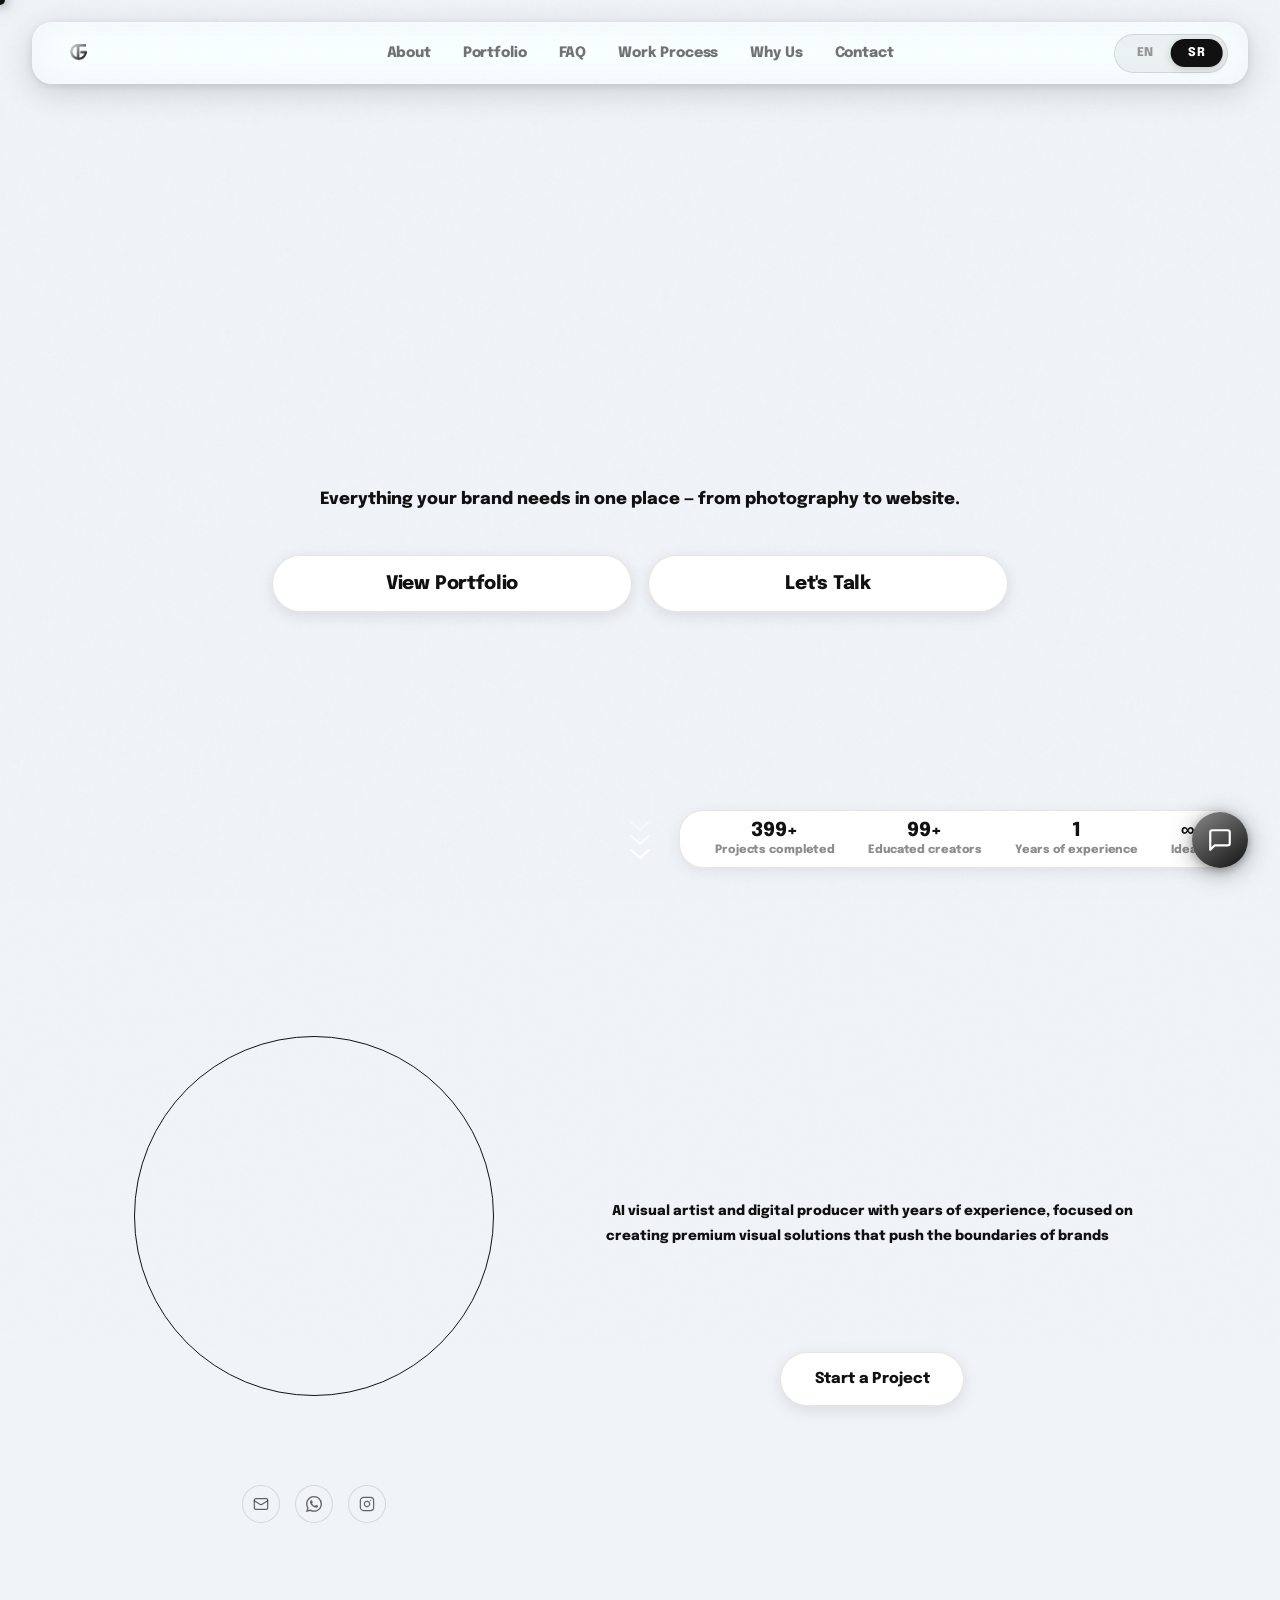
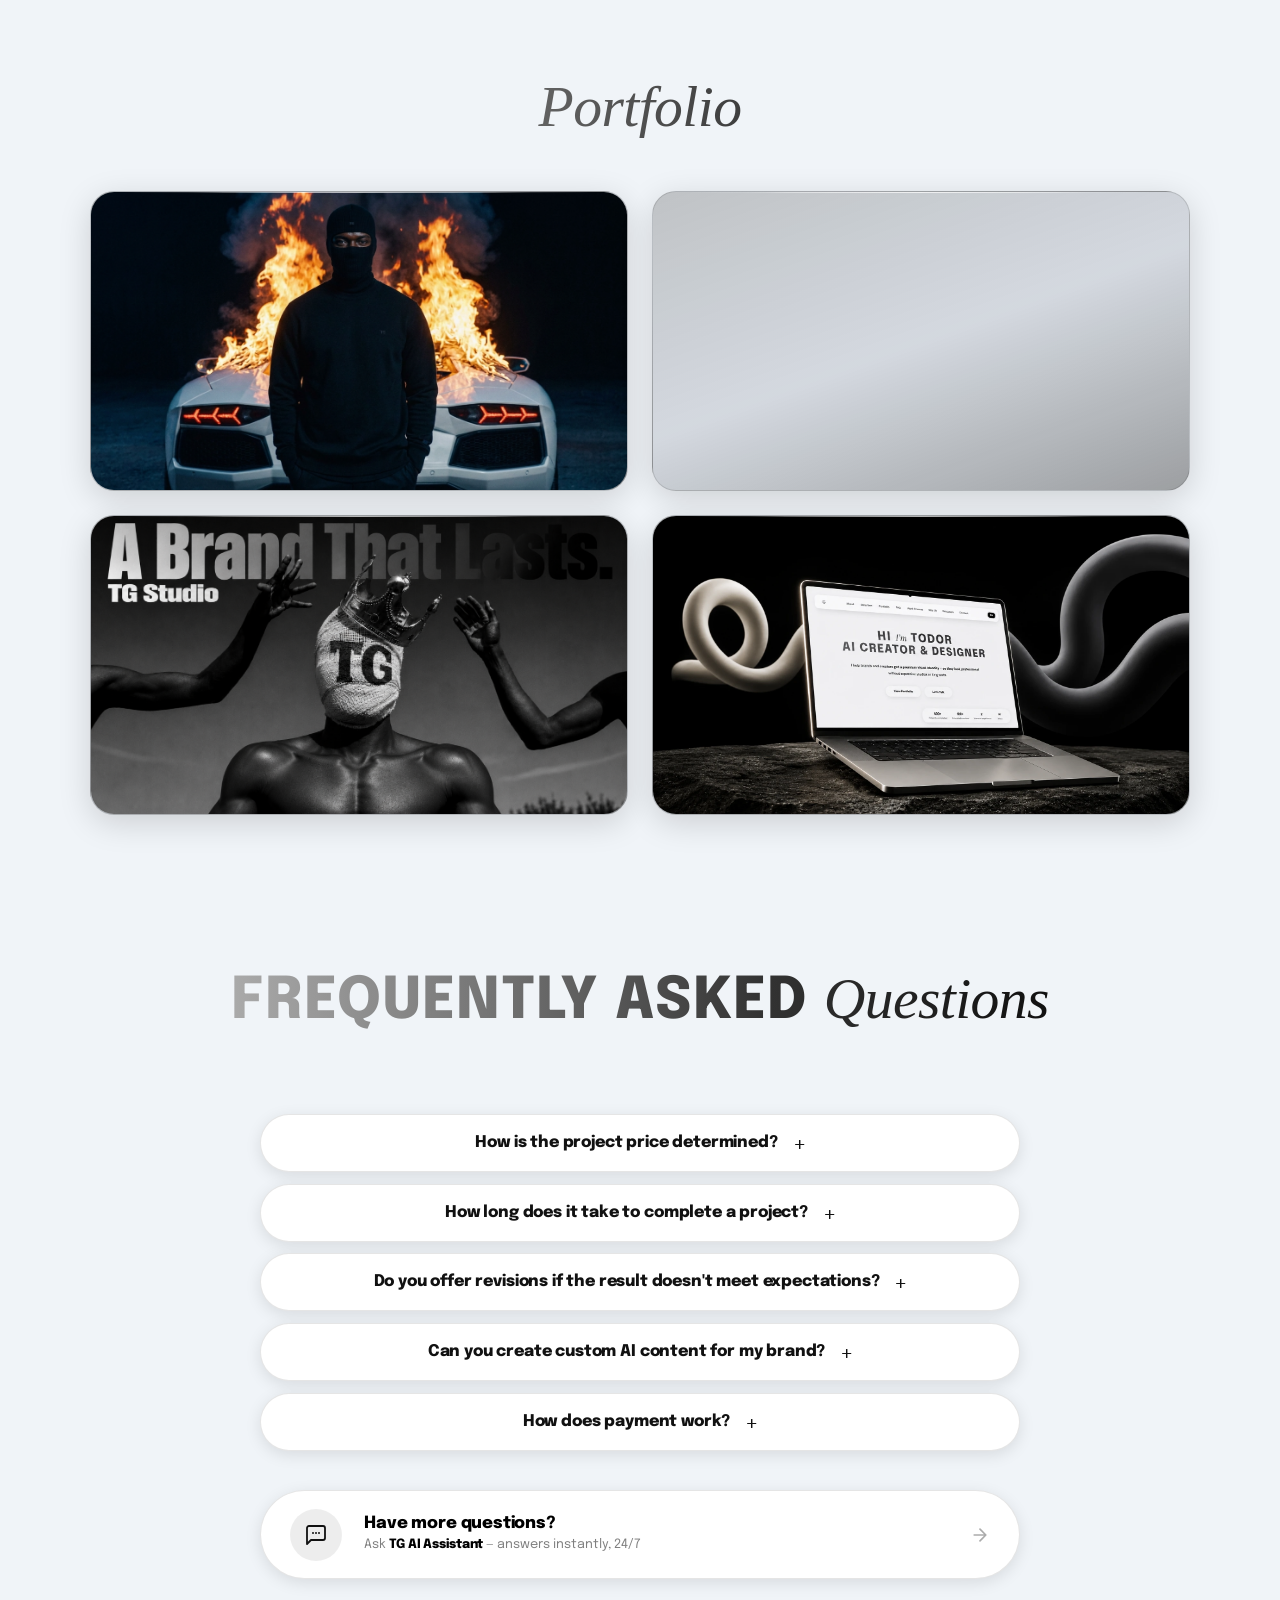
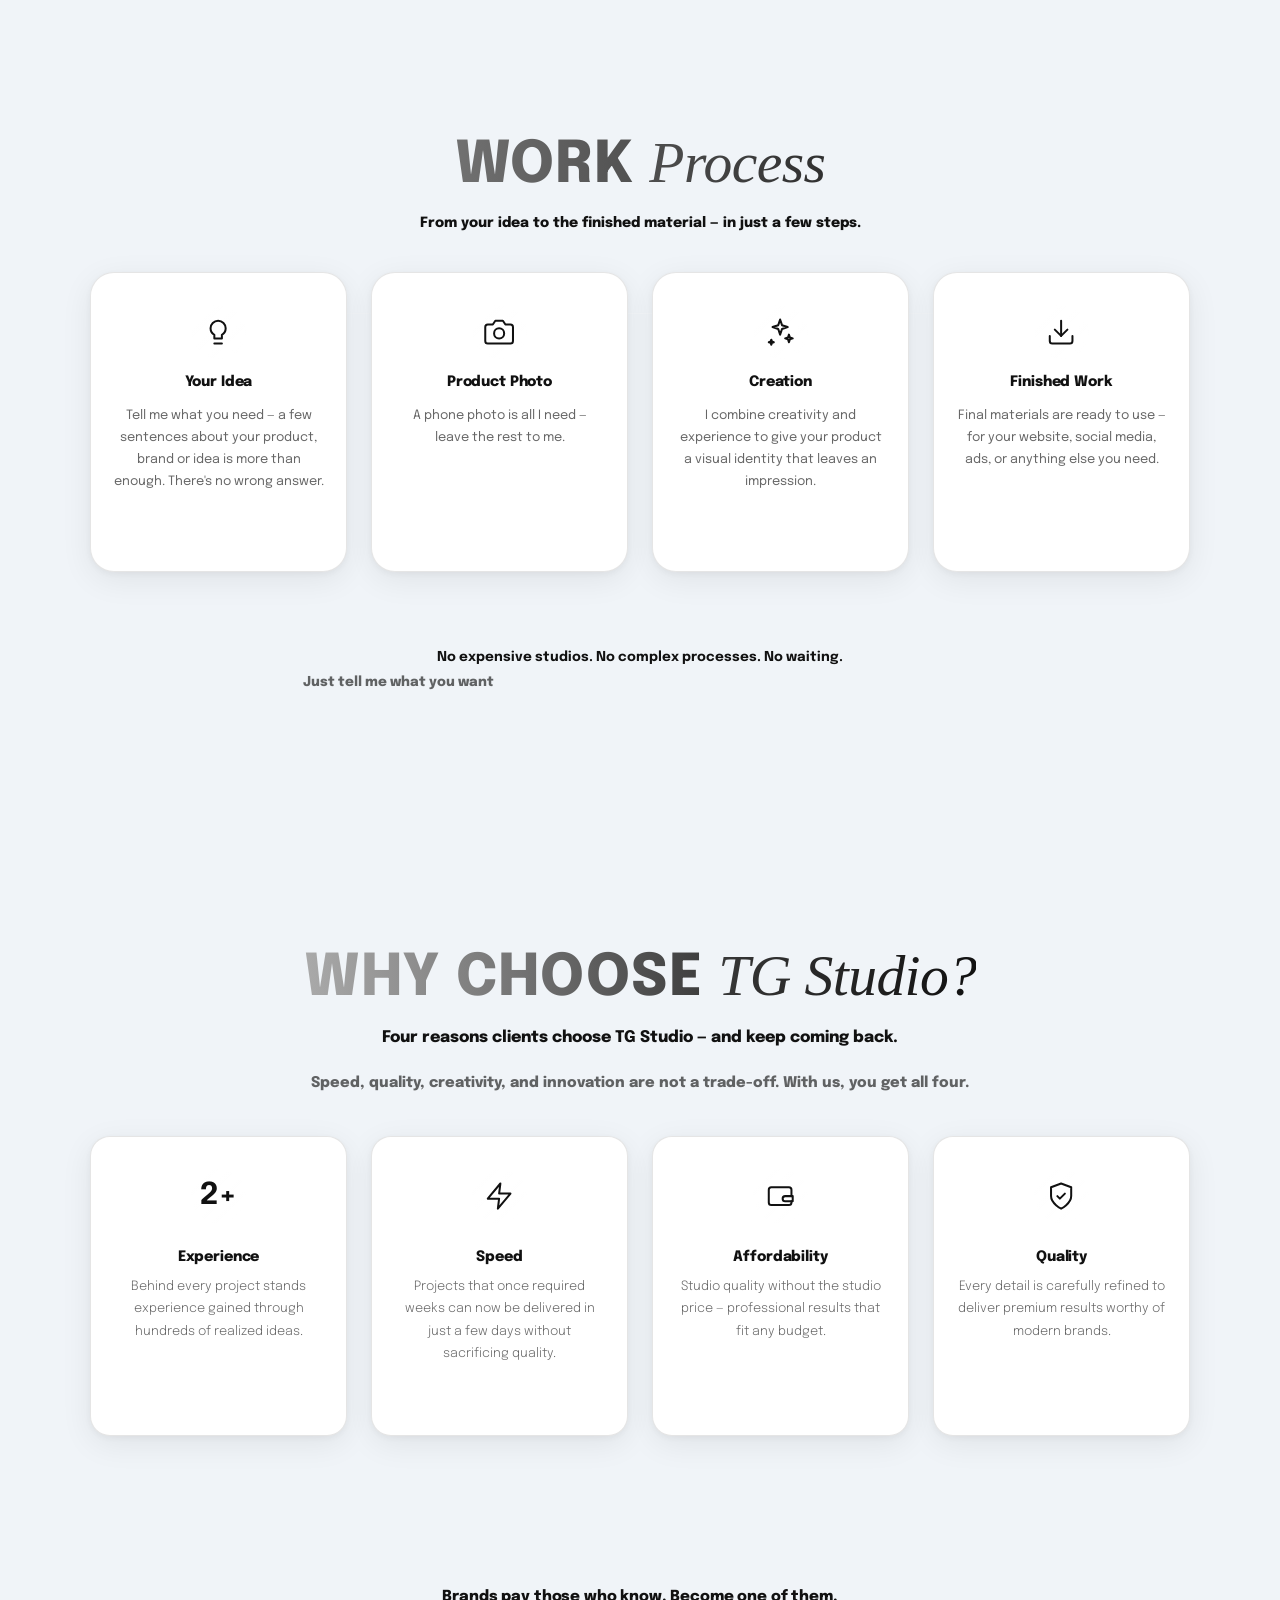
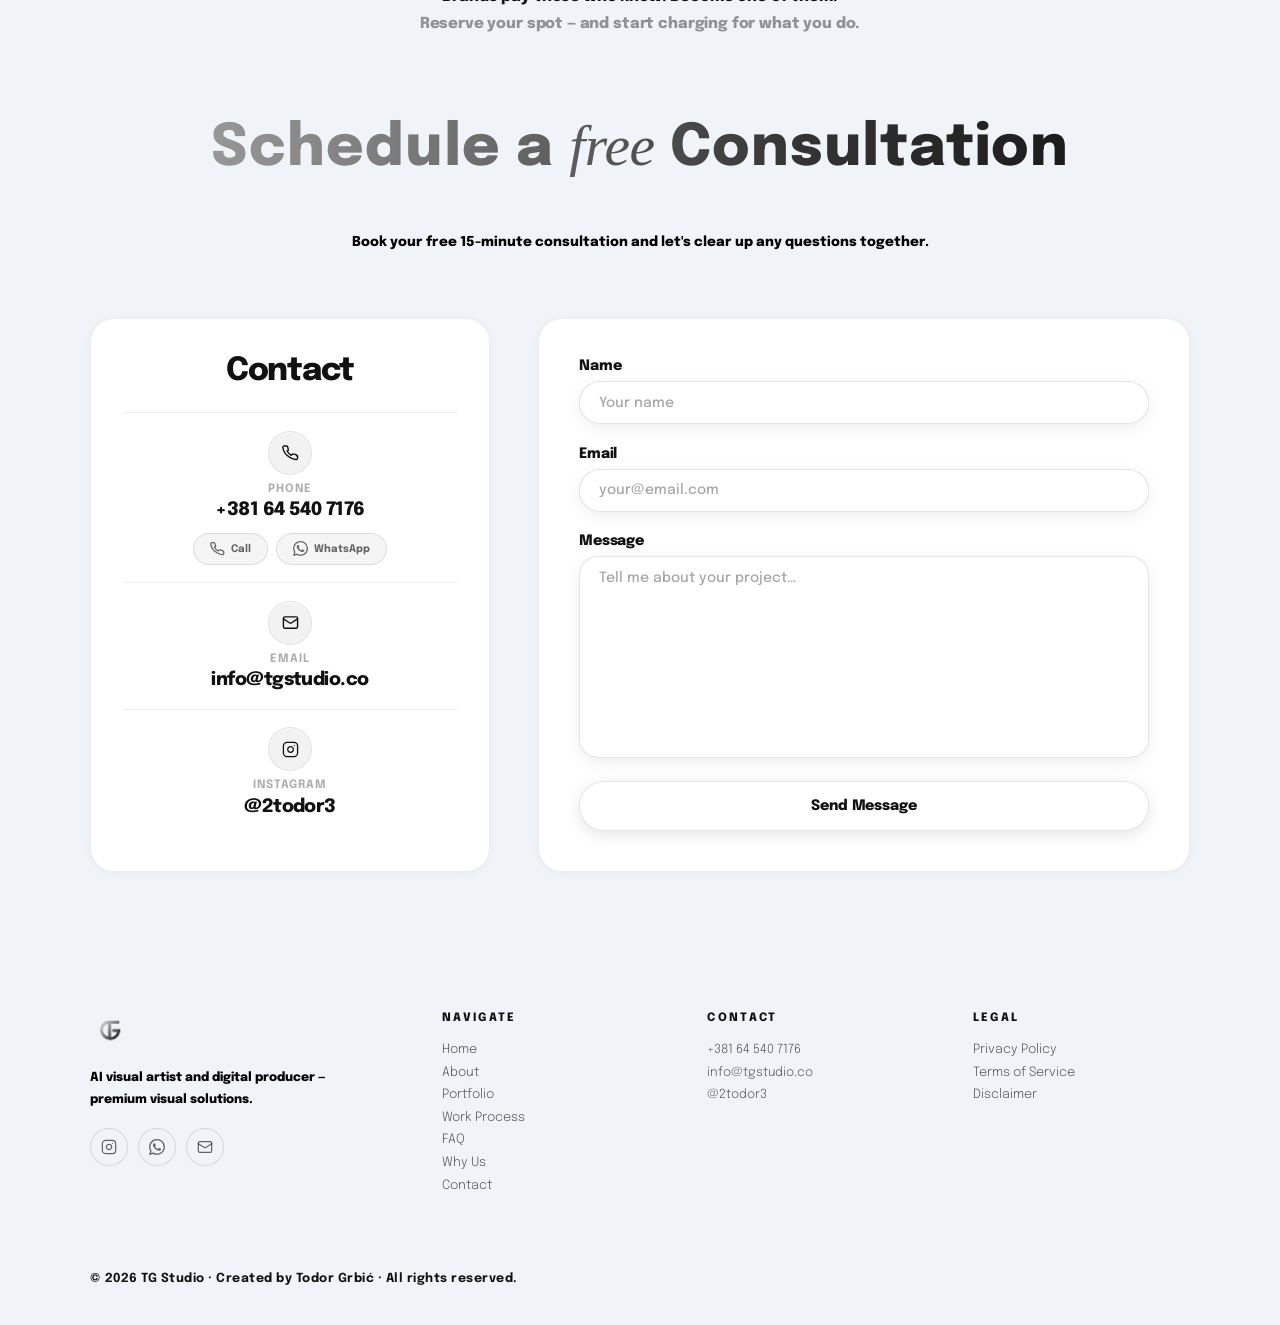
==== index.html @ 52a86eb6 "Fix FAQ4 and chatbot to English primary" ====
﻿<!DOCTYPE html>
<html lang="en">
<head>
    <meta charset="UTF-8">
    <!-- OG Meta -->
    <meta property="og:title" content="TG Studio — AI Product Photography & Video Production">
    <meta property="og:description" content="AI-powered product photography, video ads & visual content for e-commerce brands. Professional results without a traditional studio. Fast, affordable, scalable.">
    <meta property="og:image" content="https://www.tgstudio.co/media/brand/logo.png">
    <meta property="og:url" content="https://www.tgstudio.co">
    <meta property="og:type" content="website">
    <meta name="twitter:card" content="summary_large_image">
    <meta name="twitter:title" content="TG Studio">
    <meta name="twitter:image" content="https://www.tgstudio.co/media/brand/logo.png">
    <script type="application/ld+json">
    {
      "@context": "https://schema.org",
      "@type": "ProfessionalService",
      "name": "TG Studio",
      "url": "https://www.tgstudio.co",
      "logo": "https://www.tgstudio.co/media/brand/logo.png",
      "image": "https://www.tgstudio.co/media/brand/logo.png",
      "description": "AI-powered product photography, video ads, and visual content for brands and e-commerce businesses.",
      "telephone": "+381645407176",
      "email": "info@tgstudio.co",
      "founder": {"@type": "Person", "name": "Todor Grbić"},
      "areaServed": ["Serbia", "Croatia", "Europe", "United States", "United Kingdom", "Germany", "France", "Japan", "Worldwide"],
      "serviceType": ["AI Product Photography", "Ecommerce Product Photography", "Amazon Product Photography", "Fashion Product Photography", "Jewelry Photography", "Cosmetics Photography", "AI Model Photography", "Virtual Product Photography", "Product Video Ads", "AI Headshots", "Commercial Photography", "Graphic Design", "Web Design"],
      "priceRange": "$$",
      "sameAs": ["https://www.instagram.com/tg.studio__/"]
    }
    </script>
    <!-- Google Analytics -->
    <script async src="https://www.googletagmanager.com/gtag/js?id=G-X3C7H9XG6W"></script>
    <script>window.dataLayer=window.dataLayer||[];function gtag(){dataLayer.push(arguments);}gtag('js',new Date());gtag('config','G-X3C7H9XG6W');</script>
    <link rel="icon" type="image/svg+xml" href="media/brand/logo.svg">
    <link rel="icon" type="image/png" href="media/brand/logo.png">
    <link rel="apple-touch-icon" href="media/brand/logo.png">
    <meta name="viewport" content="width=device-width, initial-scale=1.0">
    <meta name="format-detection" content="telephone=no">
    <meta name="description" content="TG Studio — AI-powered product photography, video ads, and visual content for e-commerce brands. Professional product photos without a traditional studio. Affordable, fast, scalable. Serving Serbia, Europe & worldwide.">
    <meta name="keywords" content="AI product photography, product photography services, product photographer near me, professional product photography, product photography studio, commercial product photography, product photography pricing, affordable product photography, freelance product photographer, hire product photographer, ecommerce product photography, amazon product photography, shopify product photos, etsy product photography, online store product photos, webshop photography, white background product photography, fashion product photography, jewelry photography services, clothing photography for ecommerce, food product photography, cosmetics product photography, shoe photography services, accessories product photography, AI generated product photos, AI product photo editing, AI headshots photographer, AI photo for ecommerce, virtual product photography, AI model photography, AI lifestyle product photos, product photos without photoshoot, product video for ecommerce, product video ads, AI product video, short form video for brands, UGC product video, product photography cost, best product photography service, fotografisanje proizvoda, fotografija proizvoda Beograd, fotografija proizvoda Novi Sad, profesionalno slikanje proizvoda, foto studio za proizvode, cena fotografisanja proizvoda, slikanje za webshop, fotograf za online prodavnicu, slike za online prodavnicu, jeftino slikanje proizvoda, fotografije za instagram shop, TG Studio, Todor Grbic, product photography Serbia, product photography Europe, AI kreator, AI fotograf, video produkcija, graficki dizajn, web dizajn">
    <meta name="author" content="TG Studio — Todor Grbić">
    <meta name="robots" content="index, follow">
    <link rel="canonical" href="https://www.tgstudio.co/">
    <title>TG Studio — AI Product Photography & Video Production for E-commerce</title>

    <script type="text/javascript">
    (function(c,l,a,r,i,t,y){
        c[a]=c[a]||function(){(c[a].q=c[a].q||[]).push(arguments)};
        t=l.createElement(r);t.async=1;t.src="https://www.clarity.ms/tag/"+i;
        y=l.getElementsByTagName(r)[0];y.parentNode.insertBefore(t,y);
    })(window, document, "clarity", "script", "xrawcdjsna");
    </script>

    <link rel="preconnect" href="https://fonts.googleapis.com">
    <link rel="preconnect" href="https://fonts.gstatic.com" crossorigin="">
    <link rel="preconnect" href="https://fonts.bunny.net">
    <link href="https://fonts.bunny.net/css?family=epilogue:300,400,500,600,700,800,900|instrument-serif:400i&display=swap&subset=latin,latin-ext" rel="stylesheet">
    <script type="module" src="https://unpkg.com/@splinetool/viewer@1.9.82/build/spline-viewer.js"></script>
    <link href="https://fonts.googleapis.com/css2?family=IBM+Plex+Mono:wght@300;400&display=swap" rel="stylesheet">
    <script src="https://cdn.jsdelivr.net/npm/gsap@3.12.5/dist/gsap.min.js"></script>
    <script src="https://cdn.jsdelivr.net/npm/gsap@3.12.5/dist/ScrollTrigger.min.js"></script>
    <script type="importmap">
        {
            "imports": {
                "three": "https://cdn.jsdelivr.net/npm/three@0.160.0/build/three.module.js",
                "three/addons/": "https://cdn.jsdelivr.net/npm/three@0.160.0/examples/jsm/"
            }
        }
    </script>

    <style>
        :root {
            --c-bg: #F0F4F8;
            --c-surface: #E8EDF2;
            --c-text: #111111;
            --c-text-dim: rgba(0,0,0,0.6);
            --c-accent: #111111;
            --c-accent2: rgba(0,0,0,0.5);
            --c-highlight: #111111;

            --font-display: 'Epilogue', sans-serif;
            --font-serif: 'Instrument Serif', serif;
            --font-sans: 'Epilogue', sans-serif;
            --font-mono: 'IBM Plex Mono', monospace;

            --ease: cubic-bezier(0.16, 1, 0.3, 1);
        }

        * { box-sizing: border-box; margin: 0; padding: 0; cursor: none !important; }

        /* ── Loader ── */
        #loader {
            position: fixed; inset: 0; z-index: 99999;
            background: #000000;
            display: flex; flex-direction: column;
            align-items: center; justify-content: center;
            overflow: hidden;
        }
        #loader.hide {
            animation: ldrOut 1.2s cubic-bezier(0.76,0,0.24,1) forwards;
            pointer-events: none;
        }
        @keyframes ldrOut {
            to { opacity: 0; transform: scale(1.03); }
        }

        /* Single clean glow bloom */
        #loader-glow {
            position: absolute;
            width: 65vw; height: 65vw;
            max-width: 650px; max-height: 650px;
            border-radius: 50%;
            opacity: 0;
            background: radial-gradient(circle, rgba(255,255,255,0.3) 0%, transparent 70%);
            pointer-events: none;
            animation: ldrBloom 1.6s ease 1.6s both;
        }
        @keyframes ldrBloom {
            0%   { opacity: 0; transform: scale(0.5); }
            50%  { opacity: 1; transform: scale(1.05); }
            100% { opacity: 0.4; transform: scale(1); }
        }

        /* Letters */
        #loader-letters {
            position: relative; z-index: 2;
            display: flex; align-items: center; justify-content: center;
            gap: 0.04em;
        }
        #loader-t, #loader-g {
            font-family: 'Epilogue', sans-serif;
            font-size: clamp(7rem, 21vw, 14rem);
            font-weight: 700;
            line-height: 1;
            background: #ffffff;
            -webkit-background-clip: text;
            -webkit-text-fill-color: #111111;
            background-clip: text;
        }
        #loader-t { animation: flyL 1.5s cubic-bezier(0.16,1,0.3,1) 0.1s both; }
        #loader-g { animation: flyR 1.5s cubic-bezier(0.16,1,0.3,1) 0.1s both; }

        @keyframes flyL {
            0%  { opacity: 0; transform: translateX(-55vw); filter: blur(6px); }
            10% { opacity: 1; }
            100%{ opacity: 1; transform: translateX(0);     filter: blur(0); }
        }
        @keyframes flyR {
            0%  { opacity: 0; transform: translateX(55vw);  filter: blur(6px); }
            10% { opacity: 1; }
            100%{ opacity: 1; transform: translateX(0);     filter: blur(0); }
        }

        /* Thin elegant line */
        #loader-line {
            position: relative; z-index: 2;
            height: 1px;
            background: linear-gradient(90deg, transparent, rgba(255,255,255,0.75), transparent);
            margin-top: 1.5rem;
            animation: ldrLine 1.1s cubic-bezier(0.22,1,0.36,1) 2.1s both;
        }
        @keyframes ldrLine {
            from { width: 0; opacity: 0; }
            to   { width: clamp(120px, 20vw, 260px); opacity: 1; }
        }

        /* Tagline */
        #loader-tagline {
            position: relative; z-index: 2;
            font-family: 'IBM Plex Mono', monospace;
            font-size: clamp(0.44rem, 1vw, 0.58rem);
            letter-spacing: 0.6em;
            text-transform: uppercase;
            color: rgba(0,0,0,0.4);
            margin-top: 1.1rem;
            white-space: nowrap;
            animation: ldrTag 1.1s ease 2.6s both;
        }
        @keyframes ldrTag {
            from { opacity: 0; letter-spacing: 0.9em; }
            to   { opacity: 1; letter-spacing: 0.6em; }
        }

        @media (prefers-reduced-motion: reduce) {
            #loader * { animation-duration: 0.01ms !important; }
        }

        /* ── Custom Cursor ── */
        #cursor-dot {
            position: fixed;
            top: 0; left: 0;
            width: 10px; height: 10px;
            background: #111111;
            border-radius: 50%;
            pointer-events: none;
            z-index: 99999;
            transform: translate(-50%, -50%);
            transition: width 0.15s ease, height 0.15s ease, background 0.15s ease;
            box-shadow: 0 0 10px 3px rgba(0,0,0,0.2), 0 0 20px 6px rgba(0,0,0,0.1);
        }
        #cursor-ring {
            position: fixed;
            top: 0; left: 0;
            width: 36px; height: 36px;
            border: 1.5px solid rgba(0,0,0,0.4);
            border-radius: 50%;
            pointer-events: none;
            z-index: 99998;
            transform: translate(-50%, -50%);
            transition: width 0.25s ease, height 0.25s ease, border-color 0.25s ease, opacity 0.25s ease;
        }
        .cursor-trail {
            position: fixed;
            width: 5px; height: 5px;
            border-radius: 50%;
            pointer-events: none;
            z-index: 99997;
            transform: translate(-50%, -50%);
            background: rgba(0,0,0,0.3);
            transition: opacity 0.6s ease;
        }
body.cursor-hover #cursor-dot {
            width: 16px; height: 16px;
            background: #ffffff;
            box-shadow: 0 0 18px 6px rgba(255,255,255,1), 0 0 40px 12px rgba(255,255,255,0.5);
        }
        body.cursor-hover #cursor-ring {
            width: 52px; height: 52px;
            border-color: rgba(0,0,0,0.8);
        }

        html { scroll-behavior: smooth; scrollbar-width: none; }
        html::-webkit-scrollbar { display: none; }

        @keyframes bgShift {
            0%   { background-position: 0% 0%; }
            25%  { background-position: 70% 30%; }
            50%  { background-position: 100% 80%; }
            75%  { background-position: 30% 100%; }
            100% { background-position: 0% 0%; }
        }

        body {
            background: #F0F4F8;
            background-attachment: fixed;
            font-family: var(--font-sans);
            min-height: 100vh;
            width: 100vw;
            overflow-x: hidden;
            color: var(--c-text);
            -webkit-font-smoothing: antialiased;
        }

        #three-container {
            position: fixed;
            top: 0; left: 0;
            width: 100%; height: 100%;
            z-index: 0;
            background: #F0F4F8;
        }

        .layer-blur { display: none; }

        @keyframes robotLoop {
            0%   { transform: translate(0px, 0px) rotate(0deg); }
            25%  { transform: translate(18px, -22px) rotate(1.2deg); }
            50%  { transform: translate(-12px, -38px) rotate(-0.8deg); }
            75%  { transform: translate(-20px, -15px) rotate(1deg); }
            100% { transform: translate(0px, 0px) rotate(0deg); }
        }

        .noise-overlay {
            position: fixed;
            top: 0; left: 0;
            width: 100%; height: 100%;
            z-index: 3;
            opacity: 0.02;
            pointer-events: none;
            background-image: url("data:image/svg+xml,%3Csvg viewBox='0 0 200 200' xmlns='http://www.w3.org/2000/svg'%3E%3Cfilter id='n'%3E%3CfeTurbulence type='fractalNoise' baseFrequency='0.65' numOctaves='3' stitchTiles='stitch'/%3E%3C/filter%3E%3Crect width='100%25' height='100%25' filter='url(%23n)'/%3E%3C/svg%3E");
        }

        .grain-overlay {
            position: fixed;
            top: -50%; left: -50%;
            width: 200%; height: 200%;
            z-index: 4;
            pointer-events: none;
            opacity: 0.006;
            background: repeating-conic-gradient(var(--c-text) 0.00015%, transparent 0.0004%, transparent 0.00075%, var(--c-text) 0.001%);
            animation: grainShift 0.5s steps(1) infinite;
            will-change: transform;
        }

        @keyframes grainShift {
            0%   { transform: translate3d(0, 0, 0); }
            25%  { transform: translate3d(-2%, 3%, 0); }
            50%  { transform: translate3d(1%, -2%, 0); }
            75%  { transform: translate3d(-3%, 1%, 0); }
            100% { transform: translate3d(2%, -1%, 0); }
        }

        /* ═══════════════════════════════════════
           HERO LAYER
        ═══════════════════════════════════════ */
        .ui-layer {
            position: relative;
            z-index: 10;
            width: 100%;
            height: 100vh;
            display: grid;
            grid-template-columns: 1fr 1fr;
            grid-template-rows: auto 1fr auto;
            pointer-events: none;
        }

        /* NAV */
        .nav {
            grid-column: 1 / -1;
            display: flex;
            align-items: center;
            justify-content: space-between;
            margin: 1.4rem 2rem 0;
            padding: 0 1.2rem 0 1.8rem;
            height: 62px;
            background: rgba(255, 255, 255, 0.06);
            backdrop-filter: blur(20px) saturate(1.6) brightness(1.05);
            -webkit-backdrop-filter: blur(20px) saturate(1.6) brightness(1.05);
            border: 1px solid rgba(255,255,255,0.2);
            border-top: 1px solid rgba(255,255,255,0.3);
            border-radius: 20px;
            box-shadow:
                inset 0 1px 0 rgba(255,255,255,0.12),
                0 8px 32px rgba(5,5,5,0.15),
                0 2px 8px rgba(0,0,0,0.1);
            pointer-events: auto;
            opacity: 0;
            animation: navFadeIn 0.9s cubic-bezier(0.22,1,0.36,1) forwards 0.3s;
        }
        @keyframes navFadeIn {
            from { opacity: 0; transform: translateY(-10px); }
            to   { opacity: 1; transform: translateY(0); }
        }

        .nav-brand {
            display: flex;
            align-items: center;
            text-decoration: none;
            flex-shrink: 0;
            opacity: 0.9;
            transition: opacity 0.3s ease;
        }
        .nav-brand:hover { opacity: 1; }
        .nav-brand img {
            height: 30px;
            width: auto;
            display: block;
        }

        .nav-center {
            display: flex;
            align-items: center;
            gap: 0;
            position: absolute;
            left: 50%;
            transform: translateX(-50%);
        }

        .nav-link {
            font-family: var(--font-display);
            font-size: 0.9rem;
            letter-spacing: -0.01em;
            text-transform: none;
            color: rgba(0,0,0,0.55);
            text-decoration: none;
            font-weight: 800;
            padding: 0.5rem 1rem;
            border-radius: 10px;
            position: relative;
            transition: color 0.3s ease;
        }
        .nav-link::after {
            content: '';
            position: absolute;
            bottom: 4px;
            left: 50%;
            width: 16px;
            height: 1px;
            background: linear-gradient(90deg, transparent, #ffffff, transparent);
            transform: translateX(-50%) scaleX(0);
            opacity: 0;
            transition: transform 0.35s cubic-bezier(0.22,1,0.36,1), opacity 0.35s ease;
        }
        .nav-link:hover { color: rgba(0,0,0,0.8); }
        .nav-link:hover::after { transform: translateX(-50%) scaleX(1); opacity: 1; }

        .nav-idx { display: none; }
        .nav-link + .nav-link::before { display: none; }

        .nav-right {
            display: flex;
            align-items: center;
            gap: 0.8rem;
            flex-shrink: 0;
        }

        .nav-cta {
            font-family: var(--font-sans);
            font-size: 0.58rem;
            letter-spacing: 0.12em;
            text-transform: uppercase;
            padding: 0.55rem 1.4rem;
            background: linear-gradient(135deg, rgba(255,255,255,0.18), rgba(255,255,255,0.15));
            color: rgba(0,0,0,0.85);
            border: 1px solid rgba(255,255,255,0.28);
            text-decoration: none;
            font-weight: 500;
            transition: all 0.35s cubic-bezier(0.22,1,0.36,1);
            border-radius: 999px;
            box-shadow: inset 0 1px 0 rgba(255,255,255,0.1);
            white-space: nowrap;
        }
        .nav-cta:hover {
            background: linear-gradient(135deg, rgba(255,255,255,0.28), rgba(255,255,255,0.25));
            border-color: rgba(255,255,255,0.5);
            color: #fff;
            transform: translateY(-1px);
            box-shadow:
                inset 0 1px 0 rgba(255,255,255,0.15),
                0 0 20px rgba(255,255,255,0.2),
                0 4px 16px rgba(5,5,5,0.3);
        }

        .nav-sep { display: none; }

        /* HERO */
        .hero {
            grid-column: 1 / -1;
            grid-row: 2;
            display: flex;
            flex-direction: column;
            justify-content: center;
            align-items: center;
            text-align: center;
            padding: 0 2rem;
            max-width: 100%;
            min-height: 420px;
        }

        .hero-tag {
            font-family: var(--font-mono);
            font-size: 0.6rem;
            text-transform: uppercase;
            letter-spacing: 0.25em;
            color: var(--c-accent);
            margin-bottom: 2rem;
            opacity: 0;
            animation: slideUp 1.2s var(--ease) forwards 0.3s;
            display: flex;
            align-items: center;
            gap: 1rem;
            padding: 0.5rem 1rem;
            border: 1px solid rgba(255,255,255, 0.15);
            border-radius: 2rem;
            width: fit-content;
        }
        .hero-tag::before { content: '◈'; font-size: 0.5rem; color: var(--c-accent); }

        .hero-title {
            font-family: var(--font-display);
            font-size: clamp(2.2rem, 4.5vw, 3.8rem);
            line-height: 1.1;
            font-weight: 800;
            letter-spacing: 0.09em;
            text-transform: uppercase;
            color: var(--c-highlight);
            margin-bottom: 2rem;
        }
        #hero-todor {
            font-family: var(--font-serif);
            font-style: italic;
            font-weight: 400;
            letter-spacing: -0.01em;
            text-transform: none;
        }
        .hero-title em {
            font-family: var(--font-serif);
            font-style: italic;
            font-weight: 300;
            color: var(--c-accent);
            text-transform: none;
            letter-spacing: -0.01em;
            font-size: 0.75em;
            line-height: 1.3;
        }
        .hero-title .line-thin {
            font-family: var(--font-display);
            font-style: normal;
            font-weight: 800;
            font-size: 0.38em;
            color: var(--c-text-dim);
            display: block;
            letter-spacing: 0.3em;
            text-transform: none;
            margin-bottom: 0.4em;
        }

        .hero-body {
            font-family: var(--font-sans);
            font-size: 0.9rem;
            line-height: 1.8;
            color: var(--c-text-dim);
            font-weight: 300;
            max-width: 380px;
            margin-bottom: 3rem;
            opacity: 0;
            animation: slideUp 1.4s var(--ease) forwards 0.8s;
            border-left: 2px solid rgba(255,255,255, 0.2);
            padding-left: 1.2rem;
        }

        .hero-actions {
            display: flex;
            gap: 1rem;
            align-items: center;
            pointer-events: auto;
            opacity: 1;
            animation: none;
        }

        .btn-main {
            font-family: var(--font-display);
            font-size: 1.17rem;
            letter-spacing: -0.01em;
            text-transform: none;
            padding: 1.15rem 2.45rem;
            background: #ffffff;
            color: #111111;
            border: 1px solid rgba(0,0,0,0.10);
            text-decoration: none;
            font-weight: 800;
            transition: box-shadow 0.25s ease, transform 0.25s ease;
            animation: none;
            transform: none;
            border-radius: 100px;
            box-shadow: inset 0 1px 0 rgba(255,255,255,0.1), 0 4px 16px rgba(0,0,0,0.10);
        }
        .btn-main:hover {
            box-shadow: 0 8px 32px rgba(0,0,0,0.13), 0 2px 8px rgba(0,0,0,0.08);
            transform: translateY(-2px);
        }

        .btn-ghost {
            font-family: var(--font-display);
            font-size: 1.17rem;
            letter-spacing: -0.01em;
            text-transform: none;
            padding: 1.15rem 2.45rem;
            background: #ffffff;
            color: #111111;
            border: 1px solid rgba(0,0,0,0.10);
            text-decoration: none;
            font-weight: 800;
            transition: box-shadow 0.25s ease, transform 0.25s ease;
            animation: none;
            transform: none;
            border-radius: 100px;
            box-shadow: inset 0 1px 0 rgba(255,255,255,0.1), 0 4px 16px rgba(0,0,0,0.10);
        }
        .btn-ghost:hover {
            box-shadow: 0 8px 32px rgba(0,0,0,0.13), 0 2px 8px rgba(0,0,0,0.08);
            transform: translateY(-2px);
        }

        .btn-arrow { display: inline-block; margin-left: 0.5rem; transition: transform 0.3s var(--ease); }
        .btn-main:hover .btn-arrow { transform: translateX(4px); }

        /* Hero logo signature — top-right of hero grid */
        .hero-logo-sig {
            grid-column: 2;
            grid-row: 2;
            display: flex;
            justify-content: flex-end;
            align-items: flex-start;
            padding: 2rem 3.5rem 0 0;
            pointer-events: none;
            opacity: 0;
            animation: fadeIn 2s var(--ease) forwards 1.2s;
        }
        .hero-logo-sig img {
            width: clamp(104px, 12.65vw, 173px);
            height: auto;
            opacity: 0.72;
            filter: brightness(1.05);
        }

        /* Footer logo */
        .footer-logo {
            height: 39px;
            width: auto;
            display: block;
            opacity: 0.88;
            margin-bottom: 1rem;
        }

        /* MORPH INFO */
        .morph-info {
            grid-column: 2;
            grid-row: 2;
            display: flex;
            flex-direction: column;
            justify-content: flex-end;
            align-items: flex-end;
            padding: 0 3.5rem 6rem 0;
        }

        .morph-label {
            font-family: var(--font-mono);
            font-size: 0.6rem;
            text-transform: uppercase;
            letter-spacing: 0.15em;
            color: var(--c-text-dim);
            margin-bottom: 0.5rem;
            opacity: 0;
            animation: fadeIn 2s var(--ease) forwards 1.5s;
        }

        .morph-name {
            font-family: var(--font-serif);
            font-size: 2.2rem;
            font-style: italic;
            color: var(--c-accent);
            transition: all 0.6s var(--ease);
            opacity: 0;
            animation: fadeIn 2s var(--ease) forwards 1.7s;
            letter-spacing: -0.02em;
        }

        .morph-progress-bar {
            width: 80px; height: 2px;
            background: rgba(255,255,255, 0.1);
            margin-top: 1rem;
            border-radius: 1px;
            overflow: hidden;
            opacity: 0;
            animation: fadeIn 2s var(--ease) forwards 2s;
        }
        .morph-progress-fill {
            height: 100%; width: 0%;
            background: var(--c-accent);
            border-radius: 1px;
            transition: width 0.1s linear;
        }

        .morph-counter {
            font-family: var(--font-mono);
            font-size: 0.55rem;
            color: var(--c-accent2);
            margin-top: 0.8rem;
            letter-spacing: 0.1em;
            opacity: 0;
            animation: fadeIn 2s var(--ease) forwards 1.9s;
        }

        /* HERO STATS */
        .hero-stats {
            grid-column: 2;
            grid-row: 3;
            display: flex;
            flex-direction: row;
            justify-content: flex-end;
            align-items: center;
            gap: 0rem;
            padding: 0.7rem 1.2rem;
            margin: 0 2.5rem 2rem auto;
            width: fit-content;
            border-radius: 100px;
            pointer-events: all;
            animation: none;
            opacity: 1;
            transform: none;
            transition: none;
        }
        .hero-stats.hs-visible { opacity: 1; transform: none; }
        .hero-stats.glass {
            background: #ffffff !important;
            backdrop-filter: none;
            -webkit-backdrop-filter: none;
            border: 1px solid rgba(0,0,0,0.10) !important;
            box-shadow: inset 0 1px 0 rgba(255,255,255,0.1), 0 4px 16px rgba(0,0,0,0.07);
        }
        .hero-stats:hover { }

        .hstat { display: flex; flex-direction: column; align-items: center; gap: 0.15rem; padding: 0 1rem; }
        .hstat-num {
            font-family: var(--font-display);
            font-size: 1.2rem;
            font-weight: 800;
            color: var(--c-text);
            line-height: 1;
            letter-spacing: -0.02em;
        }
        .hstat-label {
            font-family: var(--font-display);
            font-size: 0.72rem;
            font-weight: 800;
            letter-spacing: -0.01em;
            text-transform: none;
            color: rgba(0,0,0,0.45);
            white-space: nowrap;
        }
        .hstat-divider {
            width: 1px;
            height: 1.4rem;
            background: rgba(255,255,255,0.15);
            flex-shrink: 0;
        }

        @media (max-width: 1024px) { .hero-stats { display: none; } }

        /* HERO FOOTER */
        .hero-footer {
            grid-column: 1 / -1;
            display: flex;
            justify-content: space-between;
            align-items: flex-end;
            padding: 0 3.5rem 2.5rem;
        }

        .hero-footer-left {
            font-family: var(--font-mono);
            font-size: 0.55rem;
            color: var(--c-text-dim);
            letter-spacing: 0.08em;
            line-height: 1.8;
            opacity: 0;
            animation: fadeIn 2s var(--ease) forwards 2s;
        }

        .footer-right {
            display: flex;
            gap: 0.5rem;
            opacity: 0;
            animation: fadeIn 2s var(--ease) forwards 2.2s;
        }

        .dot-nav {
            width: 6px; height: 6px;
            border-radius: 50%;
            border: 1px solid var(--c-accent2);
            background: transparent;
            transition: all 0.3s;
            pointer-events: auto;
            cursor: pointer;
        }
        .dot-nav.active { background: var(--c-accent); border-color: var(--c-accent); }

        @keyframes slideUp {
            from { opacity: 0; transform: translateY(30px); }
            to   { opacity: 1; transform: translateY(0); }
        }
        @keyframes fadeIn {
            from { opacity: 0; }
            to   { opacity: 1; }
        }

        /* ═══════════════════════════════════════
           SHARED SECTION STYLES
        ═══════════════════════════════════════ */
        .page-section {
            position: relative;
            z-index: 5;
            padding: 4.75rem 3.5rem;
        }

        .section-inner { max-width: 1100px; margin: 0 auto; text-align: center; }

        /* Preserve left-alignment inside cards, forms, and list content */
        .section-inner .contact-card,
        .section-inner .contact-form,
        .section-inner .contact-social,
        .section-inner .form-label,
        .section-inner .form-input,
        .section-inner textarea,
        .section-inner .faq-item,
        .section-inner .about-left-col,
        .section-inner .about-right-col,
        .section-inner .portfolio-card { text-align: left; }

        .section-divider {
            width: 100%;
            height: 1px;
            background: linear-gradient(90deg, transparent, rgba(255,255,255,0.15), transparent);
            position: relative;
            z-index: 5;
        }

        .kicker {
            font-family: var(--font-mono);
            font-size: 0.6rem;
            letter-spacing: 0.25em;
            text-transform: uppercase;
            color: var(--c-accent);
            margin-bottom: 1.5rem;
            display: flex;
            align-items: center;
            gap: 0.8rem;
        }
        .kicker::before { content: '◈'; font-size: 0.5rem; }

        .section-title {
            font-family: var(--font-display);
            font-size: clamp(2.2rem, 4.5vw, 3.8rem);
            font-weight: 800;
            line-height: 1.1;
            letter-spacing: 0.02em;
            text-transform: uppercase;
            color: var(--c-highlight);
            margin-bottom: 3rem;
        }
        .section-title em {
            font-family: var(--font-serif);
            font-style: italic;
            font-weight: 400;
            color: var(--c-accent);
            text-transform: none;
            letter-spacing: -0.01em;
        }

        /* ── GLOBAL GRADIENT TEXT ── */
        h1, h2, h3,
        .hero-title,
        .section-title,
        .portfolio-card-title,
        .process-step-title,
        .why-pillar-title,
        .faq-q-text,
        .hstat-num,
        .contact-card-value,
        .about-skill-name,
        .footer-col-title,
        .about-intro,
        .about-desc {
            background: none;
            color: #111111;
            -webkit-background-clip: unset;
            -webkit-text-fill-color: #111111;
            background-clip: text;
        }

        /* ── SECTION TITLE GRADIENT ── */
        .section-title,
        .hero-title,
        .about-heading {
            background: linear-gradient(90deg, #aaaaaa 0%, #777777 30%, #333333 65%, #111111 100%);
            -webkit-background-clip: text;
            -webkit-text-fill-color: transparent;
            background-clip: text;
            color: transparent;
        }

        /* Glass card — premium liquid glass */
        .glass {
            background: linear-gradient(160deg, rgba(20,20,20,0.22) 0%, rgba(8,20,45,0.12) 50%, rgba(0,0,0,0.35) 100%);
            backdrop-filter: blur(28px) saturate(1.6) brightness(1.08);
            -webkit-backdrop-filter: blur(28px) saturate(1.6) brightness(1.08);
            border: 1px solid rgba(255,255,255,0.2);
            border-radius: 1.5rem;
            position: relative;
            will-change: transform;
            transform: translateZ(0);
            overflow: hidden;
            box-shadow: inset 0 2px 0 rgba(255,255,255,0.16), inset 0 -1px 0 rgba(30,30,30,0.08), inset 1px 0 0 rgba(255,255,255,0.07), inset -1px 0 0 rgba(255,255,255,0.04), 0 8px 32px rgba(5,5,5,0.5), 0 2px 8px rgba(5,5,5,0.35), 0 0 0 1px rgba(255,255,255,0.07);
            transition: none;
        }
        /* Top highlight streak — simulates glass refraction */
        .glass::before {
            content: '';
            position: absolute;
            top: 0; left: 5%; right: 5%;
            height: 1px;
            background: linear-gradient(90deg, transparent, rgba(255,255,255,0.5) 30%, rgba(255,255,255,0.7) 50%, rgba(255,255,255,0.5) 70%, transparent);
            border-radius: 50%;
            pointer-events: none;
            z-index: 1;
        }
        .glass:hover {
            transform: none;
        }
        /* Exceptions — elements that control their own hover transform */
        .about-avatar.glass:hover,
        .about-text.glass:hover,
        .why-box.glass:hover,
        .contact-form.glass:hover,
        .contact-social.glass:hover,
        .faq-item.glass:hover,
        .portfolio-card.glass:hover,
        .process-step.glass:hover,
        .why-pillar.glass:hover,
        .hero-stats.glass:hover { transform: none; }

        /* Portfolio card float wrapper */
        .pf-float { will-change: transform; }
        .pf-float:hover { animation-play-state: paused; }
        /* Desktop-only float animation (removed from inline HTML) */
        @media (min-width: 769px) {
            .portfolio-grid .pf-float:nth-child(1),
            .portfolio-grid .pf-float:nth-child(2),
            .portfolio-grid .pf-float:nth-child(3),
            .portfolio-grid .pf-float:nth-child(4) { animation: none; transform: none; }
        }

        /* Scroll reveal */
        .reveal {
            opacity: 0;
            transform: translateY(32px);
            transition: opacity 0.85s var(--ease), transform 0.85s var(--ease);
        }
        .reveal.visible { opacity: 1; transform: translateY(0); }
        /* Glass + reveal: keep GPU layer alive so backdrop-filter never flashes */
        .glass.reveal { opacity: 0.001; }
        .glass.reveal.visible { opacity: 1; }
        @media (max-width: 768px) {
            .reveal, .reveal.visible, .glass.reveal, .glass.reveal.visible,
            .reveal-d1, .reveal-d2, .reveal-d3, .reveal-d4 {
                opacity: 1 !important;
                transform: none !important;
                transition: none !important;
                animation: none !important;
            }
        }
        /* Contact cards — bypass default CSS reveal (GSAP handles animation) */
        #cc1, #cc2, #cc3, #contact-form {
            transition: none !important;
        }
        #cc2, #cc2 *, #contact-form, #contact-form * {
            transition: none !important;
        }
        #cc2:hover, #contact-form:hover,
        .contact-unified.glass:hover, .contact-form.glass:hover {
            transform: none !important;
        }
        #cc2::before, #cc2::after,
        #contact-form::before, #contact-form::after {
            display: none !important;
        }
        /* Contact cards — identical styling */
        #cc1, #contact-form {
            background: #ffffff !important;
            border: 1px solid rgba(0,0,0,0.07) !important;
            box-shadow: 0 1px 8px rgba(0,0,0,0.04) !important;
            backdrop-filter: none !important;
            -webkit-backdrop-filter: none !important;
            border-radius: 1.5rem !important;
        }
        #cc2 {
            background: transparent !important;
            border: none !important;
            box-shadow: none !important;
            backdrop-filter: none !important;
            -webkit-backdrop-filter: none !important;
        }
        #contact-form-wrap {
            background: transparent !important;
            border: none !important;
            box-shadow: none !important;
        }
        #cc1::before, #cc1::after,
        #cc2::before, #cc2::after,
        #contact-form::before, #contact-form::after,
        #contact-form-wrap::before, #contact-form-wrap::after {
            display: none !important;
        }
        #cc3 {
            background: rgba(255, 255, 255, 0.06) !important;
            border-color: rgba(0,0,0,0.12) !important;
        }
        .reveal-d1 { transition-delay: 0.1s; }
        .reveal-d2 { transition-delay: 0.2s; }
        .reveal-d3 { transition-delay: 0.3s; }
        .reveal-d4 { transition-delay: 0.4s; }

        /* ═══════════════════════════════════════
           ABOUT
        ═══════════════════════════════════════ */

        /* About section inherits the global canvas background — no override needed */
        #about > .section-inner {
            position: relative;
            z-index: 1;
            max-width: 1100px;
            margin: 0 auto;
            padding-left: 2rem;
            padding-right: 2rem;
        }

        /* About left col */
        .about-left-col {
            display: flex;
            flex-direction: column;
            align-items: center;
            gap: 1.8rem;
        }
        .about-social-row {
            display: flex;
            gap: 0.9rem;
            justify-content: center;
            position: relative;
            z-index: 20;
        }
        .about-social-row a.social-icon {
            pointer-events: auto;
            position: relative;
            z-index: 20;
        }

        /* About kicker pill */
        .about-kicker-pill {
            display: inline-flex;
            align-items: center;
            gap: 0.5rem;
            background: rgba(255,255,255,0.08);
            border: 1px solid rgba(255,255,255,0.2);
            border-radius: 999px;
            padding: 0.35rem 0.9rem;
            font-family: var(--font-sans);
            font-size: 0.75rem;
            font-weight: 500;
            color: rgba(0,0,0,0.6);
            letter-spacing: 0.05em;
            margin-bottom: 1rem;
        }
        .about-kicker-dot {
            width: 7px; height: 7px;
            border-radius: 50%;
            background: #ffffff;
            box-shadow: 0 0 6px #ffffff;
            flex-shrink: 0;
        }

        /* About heading */
        .about-heading {
            font-family: var(--font-display);
            font-size: clamp(2.2rem, 4vw, 3.6rem);
            font-weight: 800;
            line-height: 1.1;
            letter-spacing: 0.02em;
            text-transform: uppercase;
            color: #111111;
            margin-bottom: 1.4rem;
        }
        .about-heading em {
            font-family: var(--font-serif);
            font-style: italic;
            font-weight: 400;
            color: #111111;
            text-transform: none;
        }

        /* About desc */
        .about-desc {
            font-family: var(--font-display);
            font-size: 1.088rem;
            line-height: 1.8;
            font-weight: 800;
            background: linear-gradient(90deg, #aaaaaa 0%, #777777 30%, #333333 65%, #111111 100%);
            -webkit-background-clip: text;
            -webkit-text-fill-color: transparent;
            background-clip: text;
            border-left: none;
            padding-left: 0;
            margin-bottom: 1.8rem;
        }

        /* About CTA link */
        .about-cta-link {
            display: inline-flex;
            align-items: center;
            gap: 0.75rem;
            font-family: var(--font-display);
            font-size: 0.94rem;
            font-weight: 800;
            letter-spacing: -0.01em;
            color: #111111;
            text-decoration: none;
            background: #ffffff;
            border: 1px solid rgba(0,0,0,0.10);
            border-radius: 100px;
            padding: 1.14rem 2.08rem;
            box-shadow: inset 0 1px 0 rgba(255,255,255,0.1), 0 4px 16px rgba(0,0,0,0.10);
            transition: box-shadow 0.25s ease, transform 0.25s ease;
            cursor: pointer;
        }
        .about-cta-link:hover { box-shadow: 0 8px 32px rgba(0,0,0,0.13), 0 2px 8px rgba(0,0,0,0.08); transform: translateY(-2px); }
        .about-cta-icon {
            width: 2rem; height: 2rem;
            border-radius: 50%;
            background: rgba(255,255,255,0.25);
            border: 1px solid rgba(255,255,255,0.4);
            display: flex; align-items: center; justify-content: center;
            color: #000;
            flex-shrink: 0;
            transition: background 0.25s ease, transform 0.25s ease;
        }
        .about-cta-link:hover .about-cta-icon { background: #ffffff; transform: translateX(3px); }

        .about-grid {
            display: grid;
            grid-template-columns: clamp(260px, 30vw, 400px) 1fr;
            gap: 5rem;
            align-items: center;
        }


        /* Circular avatar */
        .about-avatar-wrap {
            display: flex;
            justify-content: center;
            align-items: center;
            height: 100%;
        }
        /* Orbit system */
        .orbit-system {
            position: relative;
            display: flex;
            justify-content: center;
            align-items: center;
            width: clamp(340px, 38vw, 480px);
            height: clamp(340px, 38vw, 480px);
        }
        .orbit-logo {
            display: none !important;
        }
        .orbit-logo img {
            width: 30px; height: 30px;
            object-fit: contain;
            border-radius: 0;
            max-height: none;
        }
        .about-avatar-ring {
            border-radius: 50%;
            border: 1.5px solid #111111;
            box-shadow: none;
            transition: transform 0.65s cubic-bezier(0.22,1,0.36,1);
            position: absolute;
            z-index: 1;
        }
        .about-avatar-ring:hover { transform: none; }
        .about-avatar {
            width: clamp(285px, 28vw, 400px);
            aspect-ratio: 1 / 1;
            border-radius: 50%;
            overflow: hidden;
            position: relative;
            background: none !important;
            border: none;
            display: block;
            cursor: default;
        }
        .about-avatar:hover {
            transform: none;
        }
        .about-avatar img {
            position: absolute; inset: 0;
            width: 100%; height: 100%;
            object-fit: cover;
            object-position: center 20%;
            display: block;
            mix-blend-mode: normal;
        }

        .about-text {
            display: flex;
            flex-direction: column;
            gap: 1.5rem;
            justify-content: center;
            align-self: center;
            background: none;
            border: none;
            backdrop-filter: none;
            padding: 0;
        }

        .about-intro {
            font-family: var(--font-sans);
            font-size: 1rem;
            line-height: 1.8;
            color: var(--c-text);
            font-weight: 300;
        }
        .about-intro strong {
            font-family: var(--font-serif);
            font-style: italic;
            font-weight: 400;
            font-size: 1.2em;
            color: var(--c-accent);
        }

        .about-desc {
            font-family: var(--font-display);
            font-size: 0.85rem;
            line-height: 1.85;
            font-weight: 800;
            color: #111111;
            -webkit-text-fill-color: #111111;
            background: none;
            border-left: none;
            padding-left: 0;
        }

        .about-expertise-label {
            font-family: var(--font-mono);
            font-size: 0.72rem;
            letter-spacing: 0.2em;
            text-transform: uppercase;
            color: var(--c-accent2);
            margin-bottom: 0.6rem;
        }

        /* Vertical skills list */
        .about-skills { display: flex; flex-direction: column; }
        .about-skill-item {
            display: flex;
            align-items: center;
            gap: 1rem;
            padding: 0.85rem 0;
            border-bottom: 1px solid rgba(255,255,255,0.05);
            transition: color 0.3s ease, gap 0.4s cubic-bezier(0.22,1,0.36,1);
        }
        .about-skill-item:first-child { border-top: 1px solid rgba(255,255,255,0.05); }
        .about-skill-item:hover { gap: 1.3rem; }
        .about-skill-num {
            font-family: var(--font-mono);
            font-size: 0.68rem;
            letter-spacing: 0.18em;
            color: var(--c-accent);
            opacity: 0.55;
            min-width: 1.6rem;
        }
        .about-skill-name {
            font-family: var(--font-sans);
            font-size: 0.88rem;
            color: var(--c-text);
            font-weight: 400;
            letter-spacing: 0.02em;
            transition: color 0.3s ease;
        }
        .about-skill-item:hover .about-skill-name { color: rgba(255,255,255,0.95); }
        .about-skill-line {
            flex: 1;
            height: 1px;
            background: linear-gradient(to right, rgba(255,255,255,0.14), transparent);
        }
        .about-skill-arrow {
            font-family: var(--font-mono);
            font-size: 0.65rem;
            color: var(--c-accent);
            opacity: 0;
            transition: opacity 0.3s ease;
        }
        .about-skill-item:hover .about-skill-arrow { opacity: 0.7; }

        /* ═══════════════════════════════════════
           PORTFOLIO
        ═══════════════════════════════════════ */
        .portfolio-grid {
            display: grid;
            grid-template-columns: 1fr 1fr;
            grid-auto-rows: 300px;
            gap: 1.5rem;
        }

        /* Float wrapper must fill the grid cell so cards match height */
        .pf-float { height: 100%; }

        /* Portfolio slide-in from edges */
        .pf-from-left  { opacity: 0; transform: translateX(-70px); transition: opacity 0.8s ease, transform 0.8s ease; }
        .pf-from-right { opacity: 0; transform: translateX(70px);  transition: opacity 0.8s ease, transform 0.8s ease; }
        .pf-from-left.pf-in, .pf-from-right.pf-in { opacity: 1; transform: translateX(0); }
        @media (max-width: 768px) {
            .pf-from-left, .pf-from-right,
            .pf-from-left.pf-in, .pf-from-right.pf-in {
                opacity: 1 !important;
                transform: none !important;
                transition: none !important;
            }
        }

        .portfolio-card {
            display: block;
            position: relative;
            overflow: hidden;
            border-radius: 1.5rem;
            text-decoration: none;
            color: inherit;
            height: 100%;
            border-color: rgba(0,0,0,0.12) !important;
            box-shadow: 0 8px 32px rgba(5,5,5,0.15);
            cursor: pointer;
        }

        .portfolio-card-media {
            position: absolute; inset: 0;
            overflow: hidden;
        }
        .portfolio-card-media img,
        .portfolio-card-media video {
            position: absolute; inset: 0;
            width: 100%; height: 100%;
            object-fit: cover;
            transition: transform 0.7s cubic-bezier(0.25,0.46,0.45,0.94);
        }
        .portfolio-card:hover .portfolio-card-media img,
        .portfolio-card:hover .portfolio-card-media video { transform: scale(1.07); }

        .portfolio-card-media-overlay {
            position: absolute; inset: 0;
            background: rgba(255,255,255,0);
            transition: background 0.55s cubic-bezier(0.25,0.46,0.45,0.94);
            z-index: 1;
        }
        .portfolio-card:hover .portfolio-card-media-overlay {
            background: rgba(255,255,255,0.78);
        }

        .portfolio-card-arrow { display: none; }

        .portfolio-card-body {
            position: absolute; inset: 0;
            z-index: 3;
            display: flex;
            flex-direction: column;
            justify-content: center;
            align-items: center;
            text-align: center;
            padding: 2rem;
            opacity: 0;
            transform: translateY(14px);
            transition: opacity 0.55s cubic-bezier(0.25,0.46,0.45,0.94),
                        transform 0.55s cubic-bezier(0.25,0.46,0.45,0.94);
        }
        .portfolio-card:hover .portfolio-card-body {
            opacity: 1;
            transform: translateY(0);
        }

        .portfolio-card-title {
            font-family: var(--font-display);
            font-size: 1.76rem;
            font-weight: 800;
            font-style: normal;
            color: #111111;
            letter-spacing: -0.02em;
            text-transform: none;
            line-height: 1;
        }

        .portfolio-card-desc {
            font-family: var(--font-sans);
            font-size: 0.8rem;
            line-height: 1.75;
            color: #444444;
            font-weight: 400;
        }

        .portfolio-card-tags {
            display: none;
        }

        .portfolio-tag {
            font-family: var(--font-mono);
            font-size: 0.72rem;
            letter-spacing: 0.08em;
            text-transform: uppercase;
            color: var(--c-accent2);
            padding: 0.3rem 0.75rem;
            border: 1px solid rgba(255,255,255,0.12);
            border-radius: 2rem;
        }

        /* Card 01 — custom hover: scale only, no translateY (avoids wobble) */
        #card-photo-trigger {
            cursor: pointer;
            transition: box-shadow 0.4s ease, border-color 0.4s ease;
        }
        #card-photo-trigger:hover {
            border-color: rgba(255,255,255,0.28) !important;
            box-shadow: 0 16px 48px rgba(17,86,128,0.3);
        }

        /* Card 01 micro-adjustments — tighter body so it matches card 02 height */
        #card-photo-trigger .portfolio-card-body {
            padding: 1.5rem 1.8rem 1.7rem;
            gap: 0.55rem;
        }
        #card-photo-trigger .portfolio-card-title {
            font-size: 1.76rem;
        }
        #card-photo-trigger .portfolio-card-desc {
            font-size: 0.76rem;
            line-height: 1.68;
        }
        #card-photo-trigger .portfolio-card-tags {
            padding-top: 0.42rem;
            gap: 0.47rem;
        }

        /* ═══════════════════════════════════════
           FAQ
        ═══════════════════════════════════════ */
        /* ── EDUKACIJE ── */
        .edu-card {
            border-radius: 1.6rem;
            padding: 2.2rem 1.8rem 1.8rem;
            display: flex;
            flex-direction: column;
            align-items: center;
            gap: 0;
            position: relative;
            text-align: center;
        }
        .edu-card.glass, .edu-card.edu-allinone.glass {
            background: #ffffff !important;
            backdrop-filter: none !important;
            -webkit-backdrop-filter: none !important;
            border: 1px solid rgba(0,0,0,0.10) !important;
            box-shadow: 0 2px 8px rgba(0,0,0,0.05), 0 8px 32px rgba(0,0,0,0.07) !important;
        }
        .edu-card.glass:hover {
            box-shadow: 0 4px 16px rgba(0,0,0,0.08) !important;
            transform: none;
        }
        @keyframes eduFloat {
            0%   { transform: translateY(0px); }
            50%  { transform: translateY(-7px); }
            100% { transform: translateY(0px); }
        }
        .edu-float-logo {
            position: absolute;
            width: 32px !important;
            height: 32px !important;
            min-width: 32px;
            min-height: 32px;
            max-width: 32px;
            max-height: 32px;
            display: block;
            object-fit: contain;
            object-position: center;
            opacity: 0.9;
            animation: eduFloat 3.5s ease-in-out infinite;
            z-index: 2;
            pointer-events: none;
            flex-shrink: 0;
        }
        .edu-card .edu-btn { margin-top: auto; }
        .edu-badge {
            display: none;
        }
        .edu-badge-bundle {
            background: rgba(58,184,240,0.18);
            border-color: rgba(58,184,240,0.35);
        }
        .edu-badge-allinone {
            background: rgba(255,255,255,0.15);
            border-color: rgba(0,0,0,0.3);
            color: #fff;
        }
        .edu-title {
            font-family: var(--font-display);
            font-size: clamp(1.15rem, 2vw, 1.45rem);
            font-weight: 900;
            font-style: normal;
            letter-spacing: -0.03em;
            text-transform: none;
            color: #111111;
            margin: 0 0 0.75rem 0;
            line-height: 1.15;
            text-align: center;
        }
        .edu-desc {
            font-family: var(--font-display);
            font-size: 0.82rem;
            font-weight: 500;
            color: rgba(0,0,0,0.48);
            line-height: 1.7;
            margin: 0 0 1rem 0;
            text-align: center;
        }
        .edu-list {
            list-style: none;
            padding: 0;
            margin: 0 0 1rem 0;
            display: flex;
            flex-direction: column;
            gap: 0.45rem;
            width: 100%;
            padding-top: 0.2rem;
        }
        .edu-list li {
            font-family: var(--font-display);
            font-size: 0.78rem;
            font-weight: 600;
            color: rgba(0,0,0,0.58);
            padding-left: 0;
            position: relative;
            text-align: center;
        }
        .edu-list li::before {
            content: none;
        }
        .edu-check {
            font-family: var(--font-display);
            font-size: 0.78rem;
            font-weight: 600;
            color: rgba(0,0,0,0.55);
            padding-left: 1.1rem;
            position: relative;
            display: block;
        }
        .edu-check::before {
            content: none;
        }
        .edu-check-dark { color: rgba(0,0,0,0.55); }
        .edu-check-dark::before { color: #111111; }
        .edu-price-row {
            display: flex;
            align-items: baseline;
            gap: 0.6rem;
            margin-top: auto;
            padding-top: 0.8rem;
        }
        .edu-price {
            font-family: var(--font-display);
            font-size: 2rem;
            font-weight: 800;
            letter-spacing: 0.02em;
            color: var(--c-text);
        }
        .edu-price-old {
            font-family: var(--font-sans);
            font-size: 0.9rem;
            color: var(--c-text-dim);
            text-decoration: line-through;
            opacity: 0.6;
        }
        .edu-btn {
            margin-top: auto;
            width: 100%;
            padding: 1.14rem 2.08rem;
            background: #ffffff;
            -webkit-background-clip: unset;
            -webkit-text-fill-color: #111111;
            background-clip: unset;
            color: #111111;
            border: 1px solid rgba(0,0,0,0.10);
            border-radius: 100px;
            box-shadow: inset 0 1px 0 rgba(255,255,255,0.1), 0 4px 16px rgba(0,0,0,0.10);
            font-family: var(--font-display);
            font-size: 0.94rem;
            font-weight: 800;
            letter-spacing: 0.01em;
            cursor: pointer;
            transition: box-shadow 0.25s ease, transform 0.25s ease;
        }
        .edu-btn:hover {
            box-shadow: 0 8px 32px rgba(0,0,0,0.13), 0 2px 8px rgba(0,0,0,0.08);
            transform: translateY(-2px);
        }
        .edu-btn-light {
            border-color: rgba(0,0,0,0.10);
        }
        .edu-btn-light:hover {
            border-color: rgba(0,0,0,0.15);
        }
        .edu-bundle { border-color: rgba(58,184,240,0.3); }
        .edu-allinone {
            border-radius: 1.2rem;
            padding: 2.5rem;
        }

        /* ── EDU TABS & PLAN BOXES ── */
        .edu-tab {
            font-family: var(--font-display);
            font-size: 0.78rem;
            font-weight: 800;
            letter-spacing: -0.01em;
            text-transform: none;
            padding: 0.55rem 1.3rem;
            border-radius: 100px;
            border: 1.5px solid rgba(0,0,0,0.22);
            background: #ffffff;
            color: #111111;
            cursor: pointer;
            box-shadow: none;
            transition: all 0.4s cubic-bezier(0.22,1,0.36,1);
        }
        .edu-tab:hover {
            background: #f2f2f2;
            color: #000000;
            border-color: rgba(0,0,0,0.4);
            transform: translateY(-2px);
            box-shadow: 0 6px 18px rgba(0,0,0,0.08);
        }
        .edu-tab.active {
            background: #111111;
            border-color: #111111;
            color: #ffffff;
            font-weight: 800;
            box-shadow: 0 4px 16px rgba(0,0,0,0.18);
            transform: translateY(-2px);
        }
        @keyframes eduTabPulse {
            0%   { box-shadow: 0 4px 20px rgba(255,255,255,0.5), 0 0 0 0px rgba(255,255,255,0.6); }
            50%  { box-shadow: 0 4px 30px rgba(255,255,255,0.8), 0 0 0 8px rgba(255,255,255,0); }
            100% { box-shadow: 0 4px 20px rgba(255,255,255,0.5), 0 0 0 0px rgba(255,255,255,0); }
        }
        .edu-tab-pulse {
            animation: eduTabPulse 0.5s ease-out forwards;
        }
        .edu-type-toggle {
            position: relative;
            display: flex;
            justify-content: center;
            margin-bottom: 2rem;
            margin-left: auto;
            margin-right: auto;
            width: fit-content;
            background: #ffffff;
            border: 1.5px solid rgba(0,0,0,0.12);
            border-radius: 100px;
            padding: 0.22rem;
            cursor: pointer;
            box-shadow: 0 2px 12px rgba(0,0,0,0.06);
            transition: box-shadow 0.25s ease, transform 0.25s ease;
        }
        .edu-type-toggle:hover {
            box-shadow: 0 4px 20px rgba(0,0,0,0.12);
            transform: translateY(-1px);
        }
        .edu-type-track {
            position: relative;
            display: flex;
            align-items: center;
            gap: 0;
        }
        .edu-type-pill {
            position: absolute;
            top: 0; bottom: 0;
            left: 0;
            width: 50%;
            border-radius: 100px;
            background: #111111;
            box-shadow: 0 2px 8px rgba(0,0,0,0.22);
            transition: transform 0.38s cubic-bezier(0.34,1.3,0.64,1);
            transform: translateX(0);
            display: block;
        }
        .edu-type-toggle.ebook .edu-type-pill {
            transform: translateX(100%);
        }
        .edu-type-label {
            position: relative; z-index: 1;
            padding: 0.66rem 1.92rem;
            font-family: var(--font-display);
            font-size: 0.94rem;
            letter-spacing: 0.02em;
            font-weight: 800;
            transition: color 0.25s ease;
            color: rgba(0,0,0,0.35);
            user-select: none;
            border: none;
            background: none;
            cursor: pointer;
        }
        .edu-type-label.lt-session { color: #ffffff; }
        .edu-type-toggle.ebook .lt-session { color: rgba(0,0,0,0.35); }
        .edu-type-toggle.ebook .lt-ebook { color: #ffffff; }
        .edu-plan-box {
            background: #ffffff;
            border: 1px solid rgba(0,0,0,0.10);
            border-radius: 1.2rem;
            padding: 2rem 1.4rem 1.6rem;
            text-align: center;
            position: relative;
            display: flex;
            flex-direction: column;
            gap: 0.5rem;
            box-shadow: inset 0 1px 0 rgba(255,255,255,0.1), 0 4px 16px rgba(0,0,0,0.07);
            transition: border-color 0.3s, transform 0.3s, box-shadow 0.3s;
        }
        .edu-plan-box:hover { transform: none; box-shadow: inset 0 1px 0 rgba(255,255,255,0.1), 0 4px 16px rgba(0,0,0,0.07); }
        .edu-plan-featured {
            border-color: rgba(0,0,0,0.12);
            background: #ffffff;
            box-shadow: inset 0 1px 0 rgba(255,255,255,0.1), 0 4px 16px rgba(0,0,0,0.07);
        }
        .edu-plan-badge {
            position: absolute;
            top: -15px;
            left: 50%;
            transform: translateX(-50%);
            font-family: var(--font-display);
            font-size: 0.7rem;
            font-weight: 900;
            letter-spacing: 0.05em;
            padding: 6px 20px;
            border-radius: 100px;
            white-space: nowrap;
            text-transform: uppercase;
            backdrop-filter: blur(12px) saturate(1.4);
            -webkit-backdrop-filter: blur(12px) saturate(1.4);
            box-shadow: 0 0 0 1px rgba(255,255,255,0.22), inset 0 1px 0 rgba(255,255,255,0.15), 0 4px 16px rgba(0,0,0,0.3);
            background: linear-gradient(90deg, #ffffff, #ffffff);
            -webkit-background-clip: text;
            -webkit-text-fill-color: #111111;
            background-clip: text;
        }
        .edu-plan-badge-value {
            background: linear-gradient(90deg, #ffffff, #f5c842);
            -webkit-background-clip: text;
            -webkit-text-fill-color: #111111;
            background-clip: text;
            box-shadow: 0 0 0 1px rgba(245,200,66,0.35), inset 0 1px 0 rgba(255,255,255,0.15), 0 4px 16px rgba(245,200,66,0.2);
        }
        .edu-plan-tier {
            font-family: var(--font-display);
            font-size: clamp(1.6rem,2.8vw,2.2rem);
            font-weight: 800;
            letter-spacing: -0.02em;
            text-transform: none;
            color: #111111;
            margin-top: 0.8rem;
            line-height: 1.1;
        }
        .edu-plan-hours {
            font-family: var(--font-display);
            font-size: 0.82rem;
            font-weight: 500;
            letter-spacing: -0.01em;
            color: rgba(0,0,0,0.45);
            text-transform: none;
            font-style: normal;
            line-height: 1.5;
            margin-bottom: 0.6rem;
        }
        .edu-plan-price {
            font-family: var(--font-display);
            font-size: clamp(1.5rem,2.8vw,2rem);
            font-weight: 800;
            color: #111111;
            line-height: 1.1;
        }
        .edu-plan-old {
            font-size: 0.8rem;
            font-weight: 400;
            color: rgba(0,0,0,0.28);
            text-decoration: line-through;
            margin-left: 4px;
        }
        .edu-plan-save {
            font-family: var(--font-mono);
            font-size: 0.62rem;
            color: #111111;
            letter-spacing: 0.06em;
            margin-bottom: 0.6rem;
        }
        .edu-plan-btn { margin-top: auto; display: block !important; text-align: center !important; width: 100%; box-sizing: border-box; }
        @media (max-width: 640px) {
            #edu-plan-grid { grid-template-columns: 1fr !important; }
            .edu-plan-featured { order: -1; }
        }

        .faq-list { display: flex; flex-direction: column; gap: 0.75rem; width: 100%; max-width: 760px; margin: 2rem auto 0; }

        .faq-item {
            border-radius: 100px;
            overflow: hidden;
            cursor: pointer;
            background: #ffffff !important;
            backdrop-filter: none;
            -webkit-backdrop-filter: none;
            border: 1px solid rgba(0,0,0,0.10) !important;
            box-shadow: inset 0 1px 0 rgba(255,255,255,0.1), 0 4px 16px rgba(0,0,0,0.10);
            transition: box-shadow 0.25s ease, transform 0.25s ease;
        }
        .faq-item:hover {
            box-shadow: 0 8px 32px rgba(0,0,0,0.13), 0 2px 8px rgba(0,0,0,0.08);
            transform: translateY(-2px);
        }
        .faq-item:nth-child(1) { transition-delay: 0s; }
        .faq-item:nth-child(2) { transition-delay: 0s; }
        .faq-item:nth-child(3) { transition-delay: 0s; }
        .faq-item:nth-child(4) { transition-delay: 0s; }
        .faq-item:nth-child(5) { transition-delay: 0s; }

        .faq-question {
            width: 100%;
            background: none;
            border: none;
            text-align: center;
            padding: 1.14rem 2.08rem;
            display: flex;
            justify-content: center;
            align-items: center;
            gap: 1rem;
            cursor: pointer;
        }

        .faq-q-text {
            font-family: var(--font-display);
            font-size: 1.006rem;
            font-weight: 800;
            color: var(--c-text);
            letter-spacing: -0.01em;
        }

        .faq-icon {
            font-family: var(--font-mono);
            font-size: 1.2rem;
            color: var(--c-accent);
            flex-shrink: 0;
            line-height: 1;
            transition: transform 0.3s var(--ease);
        }
        .faq-item.open .faq-icon { transform: rotate(45deg); }

        .faq-answer {
            max-height: 0;
            overflow: hidden;
            transition: max-height 0.4s var(--ease), padding 0.3s;
        }
        .faq-item.open .faq-answer { max-height: 200px; }

        .faq-answer-inner {
            padding: 0 1.8rem 1.4rem;
            font-family: var(--font-sans);
            font-size: 0.82rem;
            line-height: 1.8;
            color: var(--c-text-dim);
            font-weight: 300;
            border-left: none;
            margin-left: 0;
            padding-left: 1.8rem;
            text-align: center;
            padding-right: 1.8rem;
            padding-bottom: 1.4rem;
        }

        /* ═══════════════════════════════════════
           HOW IT WORKS
        ═══════════════════════════════════════ */
        .process-steps {
            display: grid;
            grid-template-columns: repeat(4, 1fr);
            gap: 1.5rem;
            margin-top: 1.5rem;
            position: relative;
            align-items: stretch;
        }
        .process-steps::before {
            content: '';
            position: absolute;
            top: 2.6rem;
            left: calc(12.5% + 1rem);
            right: calc(12.5% + 1rem);
            height: 1px;
            background: linear-gradient(90deg, transparent, rgba(255,255,255,0.25) 20%, rgba(255,255,255,0.25) 80%, transparent);
            pointer-events: none;
        }
        .process-step {
            display: flex;
            flex-direction: column;
            align-items: center;
            text-align: center;
            padding: 2rem 1.4rem 2.2rem;
            gap: 1rem;
            min-height: 300px;
            height: 100%;
            box-sizing: border-box;
        }
        /* 3D extrusion override — glass style matching site theme */
        .process-step.glass {
            background: #ffffff;
            border: 1px solid rgba(0,0,0,0.10);
            box-shadow: 0 2px 8px rgba(0,0,0,0.05), 0 8px 32px rgba(0,0,0,0.07);
        }
        .process-step.glass:hover {
            transform: none;
        }
        .process-step-num {
            width: 3.4rem;
            height: 3.4rem;
            border-radius: 50%;
            border: 1px solid rgba(255,255,255,0.3);
            background: linear-gradient(135deg, rgba(255,255,255,0.12), rgba(255,255,255,0.1));
            box-shadow: 0 0 18px rgba(255,255,255,0.12), inset 0 1px 0 rgba(255,255,255,0.1);
            display: flex;
            align-items: center;
            justify-content: center;
            flex-shrink: 0;
            color: #111111;
            transition: none;
        }
        .process-step:hover .process-step-num { }
        .process-step-num svg {
            width: 1.89rem; height: 1.89rem;
            stroke: currentColor; fill: none;
            stroke-width: 1.6; stroke-linecap: round; stroke-linejoin: round;
        }
        .process-step-icon {
            font-size: 1.5rem;
            line-height: 1;
            color: var(--c-accent);
            opacity: 0.85;
        }
        .process-step-title {
            font-family: var(--font-display);
            font-size: 0.9rem;
            font-weight: 800;
            letter-spacing: -0.01em;
            text-transform: none;
            color: var(--c-text);
        }
        .process-step-desc {
            font-size: 0.8rem;
            line-height: 1.72;
            color: var(--c-text-dim);
            max-width: 220px;
            text-align: center;
        }
        .process-note {
            margin-top: 3rem;
            padding: 1.6rem 2rem;
            border: none;
            background: transparent;
            max-width: 780px;
            margin-inline: auto;
            text-align: center;
        }
        .process-note p {
            font-family: var(--font-display);
            font-size: 0.85rem;
            line-height: 1.78;
            color: var(--c-text-dim);
            font-weight: 800;
            font-style: normal;
        }
        .process-note strong {
            color: var(--c-accent);
            font-style: normal;
        }
        @media (max-width: 900px) {
            .process-steps {
                grid-template-columns: 1fr 1fr;
            }
            .process-steps::before { display: none; }
        }
        @media (max-width: 560px) {
            .process-steps { grid-template-columns: 1fr; }
        }

        /* ═══════════════════════════════════════
           WHY CHOOSE
        ═══════════════════════════════════════ */
        .why-box {
            padding: 3rem 0 3.5rem;
            overflow: visible;
            display: flex;
            flex-direction: column;
            align-items: center;
            text-align: center;
        }
        .why-box > .reveal { margin-bottom: 0; }

        .why-intro {
            max-width: 820px;
            margin: 0.5rem auto 0.5rem;
            text-align: center;
        }

        .why-intro p {
            font-family: var(--font-display);
            font-size: 0.92rem;
            line-height: 1.85;
            color: var(--c-text-dim);
            font-weight: 800;
            margin-bottom: 1rem;
        }
        .why-intro p:first-child {
            font-size: 1rem;
            color: var(--c-text);
        }

        .why-pillars {
            display: grid;
            grid-template-columns: repeat(4, 1fr);
            gap: 1.5rem;
            margin-top: 0.75rem;
            align-items: stretch;
        }

        .why-pillar {
            padding: 2rem 1.4rem 2.2rem;
            border-radius: 1.25rem;
            display: flex;
            flex-direction: column;
            align-items: center;
            text-align: center;
            gap: 0.75rem;
            min-height: 300px;
            height: 100%;
            box-sizing: border-box;
            transition: box-shadow 0.35s var(--ease);
        }
        /* 3D extrusion override — matches site glass style */
        .why-pillar.glass {
            background: #ffffff;
            border: 1px solid rgba(0,0,0,0.10);
            box-shadow: 0 2px 8px rgba(0,0,0,0.05), 0 8px 32px rgba(0,0,0,0.07);
        }
        .why-pillar.glass:hover {
            transform: none;
        }

        /* ── TILT GLARE OVERLAY ── */
        .tilt-glare {
            position: absolute;
            inset: 0;
            border-radius: inherit;
            pointer-events: none;
            opacity: 0;
            z-index: 3;
            mix-blend-mode: overlay;
            transition: opacity 0.25s ease;
            will-change: opacity, background;
        }

        /* ── GLOBAL BOX FLOAT ── */
        /* Hero buttons */
        .btn-main  { animation: none; }
        .btn-ghost { animation: none; }

        /* FAQ items — no float animation, tilt via JS */
        .faq-item { animation: none; }
        .faq-ai-card { animation: none; }

        .faq-item.faq-hidden-left  { opacity: 0; transform: translateX(-120%); }
        .faq-item.faq-hidden-right { opacity: 0; transform: translateX(120%); }
        .faq-item.faq-anim-in {
            opacity: 1;
            transform: translateX(0);
            transition: opacity 0.65s cubic-bezier(0.22,1,0.36,1), transform 0.75s cubic-bezier(0.22,1,0.36,1);
        }

        /* Process steps — always visible, no scroll reveal */
        .process-step { animation: none; opacity: 1 !important; transform: none !important; }

        /* Why pillars — always visible, no scroll reveal */
        .why-pillar { animation: none; opacity: 1 !important; transform: none !important; }

        /* About section — always visible, no animation */
        .about-left-col {
            opacity: 1 !important;
            transform: none !important;
            transition: none !important;
        }
        .about-text {
            opacity: 1 !important;
            transform: none !important;
            transition: none !important;
        }
        .about-left-col.about-in { opacity: 1; transform: none; }
        .about-text.about-in     { opacity: 1; transform: none; }
        @media (max-width: 768px) {
            .about-left-col, .about-left-col.about-in,
            .about-text, .about-text.about-in {
                opacity: 1 !important;
                transform: none !important;
                transition: none !important;
            }
        }

        /* Contact cards (leva kolona) */
        .contact-card { animation: none; }
        .contact-social { animation: none; }

        /* Contact hover lift */
        .contact-card,
        .contact-form,
        .contact-social {
            transition: none;
        }
        .contact-card:hover,
        .contact-form:hover,
        .contact-social:hover {
            box-shadow: none;
            transform: none;
        }

        /* Contact forma (desna kolona) */
        .contact-form { animation: none; }

        /* Pause on hover for all floating boxes */
        .btn-main:hover, .btn-ghost:hover,
        .faq-item:hover, .process-step:hover, .why-pillar:hover,
        .about-avatar:hover, .about-text:hover,
        .contact-card:hover, .contact-social:hover, .contact-form:hover {
            animation-play-state: paused;
        }

        .why-pillar-num {
            width: 3.4rem;
            height: 3.4rem;
            border-radius: 50%;
            border: 1px solid rgba(255,255,255,0.28);
            background: linear-gradient(135deg, rgba(255,255,255,0.1), rgba(255,255,255,0.08));
            box-shadow: 0 0 16px rgba(255,255,255,0.1), inset 0 1px 0 rgba(255,255,255,0.08);
            display: flex;
            align-items: center;
            justify-content: center;
            align-self: center;
            color: #111111;
            margin-bottom: 0.4rem;
            transition: none;
        }
        .why-pillar:hover .why-pillar-num { }
        .why-pillar-num svg {
            width: 1.89rem; height: 1.89rem;
            stroke: currentColor; fill: none;
            stroke-width: 1.6; stroke-linecap: round; stroke-linejoin: round;
        }

        .why-pillar-title {
            font-family: var(--font-display);
            font-size: 0.9rem;
            font-weight: 800;
            letter-spacing: -0.01em;
            text-transform: none;
            color: var(--c-text);
            margin-top: 0.5rem;
            white-space: nowrap;
        }

        .why-pillar-desc {
            font-family: var(--font-sans);
            font-size: 0.8rem;
            line-height: 1.75;
            color: var(--c-text-dim);
            font-weight: 300;
        }

        /* ═══════════════════════════════════════
           CONTACT
        ═══════════════════════════════════════ */
        .contact-grid {
            display: grid;
            grid-template-columns: 400px 1fr;
            gap: 3rem;
            align-items: stretch;
            max-width: 1100px;
            margin: 0 auto;
            width: 100%;
        }

        /* contact-info now just wraps the unified card and fills height */

        .contact-card {
            padding: 2.2rem 2rem;
            border-radius: 1.5rem;
            display: flex;
            flex-direction: column;
            align-items: center;
            justify-content: center;
            text-align: center;
            gap: 0.55rem;
            text-decoration: none;
            color: inherit;
        }
        .contact-card:hover {
            box-shadow: none;
            transform: none;
        }

        .contact-card-icon {
            width: 3.6rem; height: 3.6rem;
            border-radius: 50%;
            display: flex; align-items: center; justify-content: center;
            color: #111111;
            background: rgba(0,0,0,0.04);
            border: 1px solid rgba(0,0,0,0.08);
            box-shadow: inset 0 1px 0 rgba(255,255,255,1), 0 2px 8px rgba(0,0,0,0.06);
            flex-shrink: 0;
            margin-bottom: 0.4rem;
        }
        .contact-card-icon svg { width: 1.5rem; height: 1.5rem; }

        .contact-card-label {
            font-family: var(--font-display);
            font-size: 0.75rem;
            font-weight: 600;
            letter-spacing: 0.01em;
            text-transform: none;
            color: rgba(0,0,0,0.38);
        }
        .contact-card-value {
            font-family: var(--font-display);
            font-size: 1.05rem;
            color: #111111;
            font-weight: 800;
            letter-spacing: -0.02em;
            margin-bottom: 0.4rem;
        }
        .contact-action-btn {
            display: inline-flex;
            align-items: center;
            gap: 0.4rem;
            font-family: var(--font-display);
            font-size: 0.78rem;
            font-weight: 800;
            letter-spacing: -0.01em;
            text-transform: none;
            padding: 0.55rem 1.2rem;
            border-radius: 100px;
            border: 1px solid rgba(0,0,0,0.10);
            background: rgba(0,0,0,0.04);
            color: rgba(0,0,0,0.55);
            text-decoration: none;
            transition: box-shadow 0.25s ease, transform 0.25s ease, background 0.2s, color 0.2s;
        }
        .contact-action-btn:hover {
            background: #111111;
            color: #ffffff;
            transform: translateY(-1px);
            box-shadow: 0 4px 16px rgba(0,0,0,0.18);
        }
        .contact-action-wa:hover { background: #25d366; color: #ffffff; }

        /* ── UNIFIED CONTACT CARD ── */
        .contact-info {
            display: flex;
            flex-direction: column;
            height: 100%;
        }
        .contact-unified {
            flex: 1;
            display: flex;
            flex-direction: column;
            padding: 2.2rem 2rem;
            border-radius: 1.5rem;
            gap: 0;
            justify-content: center;
            box-sizing: border-box;
        }
        .cui-header {
            display: flex;
            align-items: center;
            gap: 0.5rem;
            margin-bottom: 1.6rem;
        }
        .cui-dot {
            width: 8px; height: 8px;
            border-radius: 50%;
            background: #22c55e;
            box-shadow: 0 0 0 3px rgba(34,197,94,0.18);
        }
        .cui-tag {
            font-family: var(--font-display);
            font-size: 0.75rem;
            font-weight: 700;
            letter-spacing: 0.01em;
            color: rgba(0,0,0,0.38);
        }
        .cui-heading {
            font-family: var(--font-display);
            font-size: 2rem;
            font-weight: 800;
            letter-spacing: -0.04em;
            line-height: 1.1;
            color: #111111;
            margin-bottom: 1.8rem;
            flex-shrink: 0;
        }
        .cui-heading em {
            font-style: italic;
            font-weight: 800;
            color: rgba(0,0,0,0.35);
        }
        .cui-divider {
            height: 1px;
            background: rgba(0,0,0,0.07);
            margin: 0;
        }
        .cui-row {
            display: flex;
            align-items: center;
            gap: 0.6rem;
            padding: 1rem 0;
            text-decoration: none;
            color: inherit;
        }
        .cui-row-link {
            transition: opacity 0.2s;
            cursor: pointer;
        }
        .cui-row-link:hover { opacity: 0.7; }
        .cui-row-icon {
            width: 2.4rem; height: 2.4rem;
            border-radius: 50%;
            display: flex; align-items: center; justify-content: center;
            background: rgba(0,0,0,0.05);
            border: 1px solid rgba(0,0,0,0.08);
            box-shadow: inset 0 1px 0 rgba(255,255,255,0.9);
            color: #111111;
            flex-shrink: 0;
        }
        .cui-row-icon svg { width: 1rem; height: 1rem; }
        .cui-row-body {
            flex: 1;
            min-width: 0;
        }
        .cui-row-label {
            font-family: var(--font-display);
            font-size: 0.7rem;
            font-weight: 600;
            color: rgba(0,0,0,0.32);
            margin-bottom: 0.22rem;
            letter-spacing: 0.01em;
            text-align: center;
        }
        .cui-row-value {
            font-family: var(--font-display);
            font-size: 1.05rem;
            font-weight: 800;
            letter-spacing: -0.025em;
            color: #111111;
            white-space: normal;
            overflow: visible;
            text-align: center;
        }
        .cui-row-actions {
            display: flex;
            gap: 0.3rem;
            flex-shrink: 0;
        }
        .cui-btn {
            display: inline-flex;
            align-items: center;
            font-family: var(--font-display);
            font-size: 0.68rem;
            font-weight: 800;
            letter-spacing: -0.01em;
            padding: 0.4rem 0.7rem;
            border-radius: 100px;
            border: 1px solid rgba(0,0,0,0.10);
            background: rgba(0,0,0,0.04);
            color: rgba(0,0,0,0.55);
            text-decoration: none;
            white-space: nowrap;
            transition: background 0.2s, color 0.2s, transform 0.2s;
        }
        .cui-btn:hover { background: #111111; color: #ffffff; transform: translateY(-1px); }
        .cui-btn-wa:hover { background: #25d366; color: #ffffff; }
        .cui-icon-btn {
            display: inline-flex;
            align-items: center;
            justify-content: center;
            width: 2.4rem; height: 2.4rem;
            border-radius: 50%;
            border: 1px solid rgba(0,0,0,0.10);
            background: rgba(0,0,0,0.04);
            color: #111111;
            text-decoration: none;
            transition: background 0.2s, color 0.2s, transform 0.2s;
        }
        .cui-icon-btn:hover { background: #111111; color: #ffffff; transform: translateY(-1px); }
        .cui-icon-btn-wa { background: rgba(37,211,102,0.08); color: #25d366; border-color: rgba(37,211,102,0.2); }
        .cui-icon-btn-wa:hover { background: #25d366; color: #ffffff; }
        .cui-arrow {
            color: rgba(0,0,0,0.25);
            flex-shrink: 0;
        }
        /* ── CC2 REDESIGNED ITEMS ── */
        .cc2-item {
            display: flex;
            flex-direction: column;
            align-items: center;
            text-align: center;
            padding: 1.1rem 0;
            text-decoration: none;
            color: inherit;
        }
        .cc2-item-link { cursor: pointer; transition: opacity 0.2s; }
        .cc2-item-link:hover { opacity: 0.65; }
        .cc2-item-icon {
            width: 2.75rem; height: 2.75rem;
            border-radius: 50%;
            display: flex; align-items: center; justify-content: center;
            background: rgba(0,0,0,0.05);
            border: 1px solid rgba(0,0,0,0.08);
            box-shadow: inset 0 1px 0 rgba(255,255,255,0.9);
            color: #111111;
            margin-bottom: 0.5rem;
        }
        .cc2-item-label {
            font-family: var(--font-display);
            font-size: 0.72rem;
            font-weight: 700;
            color: rgba(0,0,0,0.32);
            letter-spacing: 0.07em;
            text-transform: uppercase;
            margin-bottom: 0.28rem;
        }
        .cc2-item-value {
            font-family: var(--font-display);
            font-size: 1.15rem;
            font-weight: 800;
            letter-spacing: -0.03em;
            color: #111111;
            line-height: 1.2;
        }
        .cc2-item-actions {
            display: flex;
            gap: 0.5rem;
            margin-top: 0.75rem;
            justify-content: center;
        }
        .cc2-action-btn {
            display: inline-flex;
            align-items: center;
            gap: 0.35rem;
            padding: 0.45rem 1rem;
            border-radius: 100px;
            border: 1px solid rgba(0,0,0,0.10);
            background: rgba(0,0,0,0.04);
            color: rgba(0,0,0,0.6);
            text-decoration: none;
            cursor: pointer;
            transition: background 0.2s, color 0.2s, transform 0.15s;
            font-weight: 700;
        }
        .cc2-action-btn:hover { background: #111111; color: #fff; transform: translateY(-1px); }
        .cc2-action-wa {
            background: rgba(0,0,0,0.04);
            border-color: rgba(0,0,0,0.10);
            color: rgba(0,0,0,0.6);
        }
        .cc2-action-wa:hover { background: #25d366; color: #fff; border-color: #25d366; }
        .cui-social {
            display: flex;
            gap: 0.8rem;
            justify-content: center;
            align-items: center;
            width: 100%;
            flex: 1;
        }
        .cui-social .social-icon {
            width: 3.36rem !important;
            height: 3.36rem !important;
            border-radius: 50% !important;
            background: rgba(0,0,0,0.05) !important;
            border: 1px solid rgba(0,0,0,0.10) !important;
            display: flex !important;
            align-items: center !important;
            justify-content: center !important;
            color: #111111 !important;
        }
        .cui-social .social-icon svg { width: 1.4rem; height: 1.4rem; }

        .contact-social {
            padding: 2.2rem 2rem;
            border-radius: 1.5rem;
            display: flex;
            flex-direction: column;
            align-items: center;
            justify-content: center;
            text-align: center;
            transition: box-shadow 0.25s ease, transform 0.25s ease;
        }
        .contact-social:hover {
            box-shadow: 0 12px 40px rgba(0,0,0,0.12), 0 2px 8px rgba(0,0,0,0.06) !important;
            transform: translateY(-3px);
        }
        .contact-social-label {
            font-family: var(--font-display);
            font-size: 0.75rem;
            font-weight: 600;
            letter-spacing: 0.01em;
            text-transform: none;
            color: rgba(0,0,0,0.38);
            margin-bottom: 1rem;
        }
        .contact-social-icons {
            display: flex;
            gap: 0.75rem;
            justify-content: center;
        }
        .social-icon {
            width: 2.4rem; height: 2.4rem;
            border-radius: 50%;
            border: 1px solid rgba(0,0,0,0.12);
            background: rgba(255,255,255,0.05);
            display: flex; align-items: center; justify-content: center;
            color: rgba(0,0,0,0.6);
            text-decoration: none;
            transition: all 0.3s;
            cursor: pointer;
            position: relative;
            z-index: 10;
            pointer-events: all !important;
        }
        .social-icon svg { width: 1rem; height: 1rem; }
        .social-icon:hover { border-color: #111111; color: #111111; background: rgba(255,255,255,0.12); transform: translateY(-2px); }

        /* Contact Form */
        .contact-grid > .reveal {
            height: 100%;
            display: flex;
            flex-direction: column;
        }
        #contact-form-wrap {
            height: 100%;
            display: flex;
            flex-direction: column;
        }
        .contact-form {
            display: flex;
            flex-direction: column;
            flex: 1;
            gap: 1.4rem;
            padding: 2.5rem 2.5rem;
            border-radius: 1.25rem;
            justify-content: center;
        }
        .contact-form .form-field:last-of-type {
            flex: 1;
            display: flex;
            flex-direction: column;
        }
        .contact-form .form-field:last-of-type .form-textarea {
            flex: 1;
        }

        .form-row {
            display: grid;
            grid-template-columns: 1fr 1fr;
            gap: 1rem;
        }

        .form-field { display: flex; flex-direction: column; gap: 0.5rem; }

        .form-label {
            font-family: var(--font-display);
            font-size: 0.9rem;
            font-weight: 800;
            letter-spacing: -0.01em;
            text-transform: none;
            color: #111111;
        }

        .form-input, .form-textarea {
            background: #ffffff;
            border: 1px solid rgba(0,0,0,0.10);
            border-radius: 100px;
            padding: 0.85rem 1.2rem;
            color: #111111;
            font-family: var(--font-display);
            font-size: 0.88rem;
            font-weight: 500;
            outline: none;
            box-shadow: inset 0 1px 0 rgba(255,255,255,0.1), 0 4px 16px rgba(0,0,0,0.07);
            transition: border-color 0.25s, box-shadow 0.25s;
            width: 100%;
        }
        .form-textarea {
            border-radius: 1.2rem;
            resize: none;
        }
        .form-input:focus, .form-textarea:focus {
            border-color: rgba(0,0,0,0.25);
            box-shadow: inset 0 1px 0 rgba(255,255,255,0.1), 0 4px 20px rgba(0,0,0,0.12);
        }
        .form-input::placeholder, .form-textarea::placeholder { color: rgba(0,0,0,0.35); }

        /* Project type chips */
        .project-chips {
            display: flex;
            flex-wrap: nowrap;
            gap: 0.4rem;
        }
        .proj-chip {
            font-family: var(--font-display);
            font-size: 0.78rem;
            font-weight: 800;
            letter-spacing: -0.01em;
            text-transform: none;
            padding: 0.38rem 0.7rem;
            white-space: nowrap;
            border-radius: 100px;
            border: 1px solid rgba(0,0,0,0.10);
            background: #ffffff;
            color: rgba(0,0,0,0.45);
            cursor: pointer;
            box-shadow: inset 0 1px 0 rgba(255,255,255,0.1), 0 4px 16px rgba(0,0,0,0.10);
            transition: box-shadow 0.25s ease, transform 0.25s ease, color 0.2s;
        }
        .proj-chip:hover {
            box-shadow: 0 8px 32px rgba(0,0,0,0.13), 0 2px 8px rgba(0,0,0,0.08);
            transform: translateY(-2px);
            color: #111111;
        }
        .proj-chip.active {
            background: #111111;
            border-color: #111111;
            color: #ffffff;
            box-shadow: 0 4px 16px rgba(0,0,0,0.18);
        }
        .proj-chip-other { font-style: normal; }

        .form-submit {
            background: #ffffff;
            border: 1px solid rgba(0,0,0,0.10);
            color: #111111;
            font-family: var(--font-display);
            font-size: 0.9rem;
            font-weight: 800;
            letter-spacing: -0.01em;
            padding: 1.06rem 2.5rem;
            border-radius: 100px;
            cursor: pointer;
            transition: box-shadow 0.25s ease, transform 0.25s ease;
            box-shadow: inset 0 1px 0 rgba(255,255,255,0.1), 0 4px 16px rgba(0,0,0,0.10);
        }
        .form-submit:hover {
            box-shadow: 0 8px 32px rgba(0,0,0,0.13), 0 2px 8px rgba(0,0,0,0.08);
            transform: translateY(-2px);
        }
        .form-submit:disabled { opacity: 0.5; cursor: default; transform: none; }

        .form-success {
            text-align: center;
            padding: 4rem 2rem;
        }
        .form-success-symbol {
            font-family: var(--font-serif);
            font-size: 2rem;
            font-style: italic;
            color: var(--c-accent);
            margin-bottom: 1rem;
        }
        .form-success p {
            font-family: var(--font-sans);
            font-size: 0.85rem;
            color: var(--c-text-dim);
        }

        /* ═══════════════════════════════════════
           SITE FOOTER
        ═══════════════════════════════════════ */
        .site-footer {
            position: relative;
            z-index: 5;
            border-top: none;
            padding: 4rem 3.5rem 2.5rem;
            background: transparent;
        }

        .footer-grid {
            max-width: 1100px;
            margin: 0 auto;
            display: grid;
            grid-template-columns: 1.4fr 1fr 1fr 1fr;
            gap: 3rem;
            margin-bottom: 3rem;
        }

        .footer-brand-name {
            font-family: var(--font-display);
            font-size: 1.8rem;
            font-weight: 300;
            letter-spacing: 0.16em;
            text-transform: uppercase;
            color: var(--c-highlight);
            margin-bottom: 0.75rem;
        }

        .footer-brand-desc {
            font-family: var(--font-display);
            font-size: 0.78rem;
            line-height: 1.8;
            color: #000000;
            font-weight: 800;
            max-width: 240px;
        }

        .footer-col-title {
            font-family: var(--font-display);
            font-size: 0.72rem;
            font-weight: 800;
            letter-spacing: 0.2em;
            text-transform: uppercase;
            color: #111111;
            margin-bottom: 1.2rem;
        }

        .footer-links { display: flex; flex-direction: column; gap: 0.6rem; }
        .footer-link {
            font-family: var(--font-sans);
            font-size: 0.8rem;
            color: rgba(0,0,0,0.65);
            text-decoration: none;
            font-weight: 300;
            transition: color 0.3s;
        }
        .footer-link:hover { color: #111111; }

        .footer-contact-items { display: flex; flex-direction: column; gap: 0.6rem; }
        .footer-contact-item {
            font-family: var(--font-sans);
            font-size: 0.78rem;
            color: rgba(0,0,0,0.65);
            font-weight: 300;
            text-decoration: none;
            transition: color 0.3s;
        }
        .footer-contact-item:hover { color: #111111; }

        .footer-social-row { display: flex; gap: 0.6rem; margin-top: 1rem; }

        .footer-bottom {
            max-width: 1100px;
            margin: 0 auto;
            padding-top: 2rem;
            border-top: none;
            display: flex;
            justify-content: space-between;
            align-items: center;
            gap: 1rem;
        }

        .footer-copy {
            font-family: var(--font-display);
            font-size: 0.78rem;
            font-weight: 700;
            letter-spacing: 0.04em;
            color: #111111;
        }

        .legal-modal-overlay {
            position: fixed; inset: 0; z-index: 99999;
            background: rgba(0,0,0,0.55); backdrop-filter: blur(6px);
            display: flex; align-items: center; justify-content: center;
            opacity: 0; pointer-events: none; transition: opacity 0.3s;
        }
        .legal-modal-overlay.active { opacity: 1; pointer-events: auto; }
        .legal-modal {
            background: #faf9f7; color: #1a1a1a; border-radius: 14px;
            max-width: 560px; width: 92%; max-height: 80vh; overflow-y: auto;
            padding: 2.5rem 2.2rem; position: relative;
            box-shadow: 0 20px 60px rgba(0,0,0,0.3);
            transform: translateY(20px); transition: transform 0.3s;
        }
        .legal-modal-overlay.active .legal-modal { transform: translateY(0); }
        .legal-modal-close {
            position: absolute; top: 1.2rem; right: 1.2rem;
            width: 32px; height: 32px; border-radius: 50%; border: 1px solid #ddd;
            background: transparent; cursor: pointer; display: flex;
            align-items: center; justify-content: center; font-size: 1.1rem; color: #666;
            transition: background 0.2s;
        }
        .legal-modal-close:hover { background: #eee; }
        .legal-modal h2 {
            font-family: var(--font-sans); font-size: 1.5rem; font-weight: 800;
            font-style: normal; margin-bottom: 1.5rem; color: #111; text-transform: uppercase; letter-spacing: 0.02em;
        }
        .legal-modal h3 {
            font-family: var(--font-sans); font-size: 0.88rem; font-weight: 700;
            margin: 1.4rem 0 0.4rem; color: #222;
        }
        .legal-modal p, .legal-modal li {
            font-family: var(--font-sans); font-size: 0.82rem; line-height: 1.7;
            color: #444; font-weight: 300;
        }

        /* ═══════════════════════════════════════
           LANGUAGE SWITCHER
        ═══════════════════════════════════════ */
        #lang-toggle {
            position: relative;
            background: rgba(0,0,0,0.05);
            backdrop-filter: none;
            border: 1px solid rgba(0,0,0,0.10);
            border-radius: 100px;
            padding: 0.28rem;
            cursor: pointer;
            box-shadow: none;
            transition: box-shadow 0.25s ease, transform 0.25s ease;
        }
        #lang-toggle:hover {
            box-shadow: 0 4px 16px rgba(0,0,0,0.10);
            transform: translateY(-1px);
        }
        .lt-track {
            position: relative;
            display: flex;
            align-items: center;
            gap: 0;
        }
        .lt-pill {
            position: absolute;
            top: 0; bottom: 0;
            left: 0;
            width: 50%;
            border-radius: 100px;
            background: #111111;
            box-shadow: 0 2px 8px rgba(0,0,0,0.18);
            transition: transform 0.38s cubic-bezier(0.34,1.3,0.64,1);
            transform: translateX(0);
            display: block;
        }
        #lang-toggle.en .lt-pill {
            transform: translateX(0);
        }
        #lang-toggle:not(.en) .lt-pill {
            transform: translateX(100%);
        }
        .lt-label {
            position: relative; z-index: 1;
            padding: 0.5rem 1.1rem;
            font-family: var(--font-display);
            font-size: 0.75rem;
            letter-spacing: 0.02em;
            font-weight: 800;
            transition: color 0.25s ease;
            color: rgba(0,0,0,0.38);
            user-select: none;
        }
        .lt-en { color: #ffffff; }
        #lang-toggle:not(.en) .lt-en { color: rgba(0,0,0,0.38); }
        #lang-toggle:not(.en) .lt-sr { color: #ffffff; }
        .lang-btn { display: none; }
        .lang-divider { display: none; }

        /* ═══════════════════════════════════════
           RESPONSIVE
        ═══════════════════════════════════════ */
        @media (max-width: 900px) {
            .about-grid { grid-template-columns: 1fr; }
            .about-portrait { aspect-ratio: 3/2; max-height: 380px; }
            .portfolio-grid { grid-template-columns: 1fr; }
            .why-pillars { grid-template-columns: 1fr 1fr; }
            .contact-grid { grid-template-columns: 1fr; }
            .footer-grid { grid-template-columns: 1fr 1fr; }
        }

        /* ── TABLET: kill animations only ── */
        @media (max-width: 1024px) {
            *, *::before, *::after {
                animation: none !important;
                animation-duration: 0s !important;
                animation-delay: 0s !important;
            }
            .nav { opacity: 1 !important; transform: none !important; }
            /* cat-canvas: switch from absolute scatter to flex grid on tablet/mobile */
            .photo-overlay.visible #cat-canvas {
                display: flex !important;
                flex-wrap: wrap !important;
                gap: 1rem !important;
                justify-content: center !important;
                padding: 1.5rem 1rem 3rem !important;
                position: static !important;
                width: auto !important;
                height: auto !important;
                pointer-events: all !important;
            }
            .photo-overlay.visible .cat-card {
                position: static !important;
                transform: none !important;
                opacity: 1 !important;
                width: calc(33.33% - 0.7rem) !important;
                min-width: 110px !important;
                max-width: 200px !important;
                pointer-events: all !important;
            }
            .photo-overlay.visible #pet-canvas, .photo-overlay.visible #aksesoari-canvas, .photo-overlay.visible #food-canvas {
                display: flex !important;
                flex-wrap: wrap !important;
                gap: 1rem !important;
                justify-content: center !important;
                padding: 1.5rem 1rem 3rem !important;
                position: static !important;
                width: auto !important;
                height: auto !important;
                pointer-events: all !important;
            }
            .photo-overlay.visible #pet-canvas .cat-card, .photo-overlay.visible #aksesoari-canvas .cat-card, .photo-overlay.visible #food-canvas .cat-card {
                width: calc(42% - 0.5rem) !important;
                min-width: 130px !important;
                max-width: 160px !important;
            }
            .cat-card-float { animation: none !important; transform: none !important; }
            .cat-card-inner { transform: none !important; pointer-events: all !important; cursor: pointer !important; }
            #cat-overlay {
                display: block !important;
                padding-top: 4.5rem !important;
                overflow-y: auto !important;
                -webkit-overflow-scrolling: touch !important;
                overscroll-behavior: contain !important;
            }
        }

        /* ── MOBILE: complete phone layout ── */
        @media (max-width: 768px) {
            /* Avatar centering on mobile */
            .about-avatar-wrap { display: flex !important; justify-content: center !important; align-items: center !important; }
            .orbit-system { width: 330px !important; height: 330px !important; margin: 0 auto !important; }
            .about-avatar-ring { width: 270px !important; height: 270px !important; display: flex !important; align-items: center !important; justify-content: center !important; }
            .about-avatar { width: 270px !important; height: 270px !important; }
            .about-avatar img { object-fit: cover !important; object-position: center 20% !important; }
            /* NUCLEAR: kill every animation and transition on mobile */
            *, *::before, *::after {
                animation: none !important;
                animation-duration: 0s !important;
                animation-delay: 0s !important;
                transition: none !important;
                transition-duration: 0s !important;
                transition-delay: 0s !important;
                transform: none !important;
            }
            #cursor-dot, #cursor-ring { display: none !important; }
            /* Cat card images smaller on mobile */
            .cat-card-img { aspect-ratio: 1/1 !important; }
            .cat-card-img[data-ratio="16/9"] { aspect-ratio: 16/9 !important; }
            .cat-card-img[data-ratio="4/3"] { aspect-ratio: 4/3 !important; }
            /* Gallery nav buttons centering on mobile */
            .cg-nav-btn { top: calc(50% - 24px) !important; }
            /* Lang toggle animation on mobile */
            #lang-toggle .lt-pill { transition: transform 0.38s cubic-bezier(0.34,1.3,0.64,1) !important; }
            #lang-toggle.en .lt-pill { transform: translateX(0) !important; }
            #lang-toggle:not(.en) .lt-pill { transform: translateX(100%) !important; }
            /* Video canvas mobile */
            .video-canvas {
                position: static !important;
                grid-template-columns: 1fr 1fr !important;
                grid-template-rows: auto auto !important;
                padding: 1rem 1rem 1.5rem !important;
                gap: 0.8rem !important;
                height: auto !important;
                overflow: visible !important;
            }
            .video-canvas .cat-card, .photo-overlay.visible .video-canvas .cat-card { width: 100% !important; max-width: 100% !important; min-width: 0 !important; }
            .video-canvas .cat-card:first-child { max-width: 100% !important; grid-column: auto !important; }
            .video-canvas .cat-card-img { aspect-ratio: 16 / 9 !important; }
            /* Keep nav visible */
            .nav { opacity: 1 !important; }
            /* Keep portfolio cards visible */
            .reveal, .pf-from-left, .pf-from-right, .pf-float,
            .portfolio-card, .pf-card-wrap {
                opacity: 1 !important;
                transform: none !important;
            }
            /* ── RESET ── */
            html, body {
                width: 100% !important;
                max-width: 100% !important;
                overflow-x: hidden !important;
            }
            * {
                max-width: 100% !important;
                box-sizing: border-box !important;
                transition: none !important;
            }
            img, video { max-width: 100% !important; height: auto; }

            /* ── NAVBAR ── */
            .nav {
                margin: 0.75rem 0.75rem 0 !important;
                height: 52px !important;
                border-radius: 14px !important;
                opacity: 1 !important;
                transform: none !important;
                padding: 0 1rem !important;
            }
            .nav-center { display: none !important; }
            .nav-right { display: flex !important; align-items: center !important; gap: 0.5rem !important; }

            /* ── HERO ── */
            .ui-layer {
                display: flex !important;
                flex-direction: column !important;
                align-items: center !important;
                width: 100% !important;
            }
            .hero {
                width: 100% !important;
                padding: 2rem 1.5rem 1rem !important;
                grid-column: unset !important;
                text-align: center !important;
            }
            .hero-title { font-size: 2.4rem !important; line-height: 1.1 !important; }
            .hero-title .line-thin { font-size: 1.9rem !important; }
            .hero-subtitle { font-size: 0.9rem !important; }
            .morph-info { display: none !important; }
            .hero-footer {
                padding: 0 1.5rem 2rem !important;
                justify-content: center !important;
                flex-wrap: wrap !important;
            }
            .hero-cta { justify-content: center !important; flex-wrap: wrap !important; gap: 0.75rem !important; }
            .hero-stats { justify-content: center !important; flex-wrap: wrap !important; gap: 1rem !important; }
            .btn-main, .btn-ghost { width: 100% !important; text-align: center !important; }
            .hero-actions { justify-content: center !important; flex-direction: column !important; align-items: center !important; width: 100% !important; opacity: 1 !important; animation: none !important; }
            #hero-sub { opacity: 1 !important; text-align: center !important; max-width: 100% !important; }
            .hero { text-align: center !important; display: flex !important; flex-direction: column !important; align-items: center !important; }

            /* ── ALL PAGE SECTIONS ── */
            .page-section {
                padding: 3rem 1.25rem !important;
                text-align: center !important;
                align-items: center !important;
                display: flex !important;
                flex-direction: column !important;
                overflow: hidden !important;
            }
            .section-inner { width: 100% !important; max-width: 100% !important; }
            #edu7-card { width: 100% !important; box-sizing: border-box !important; }
            #edu7-row { grid-template-columns: 1fr !important; gap: 1rem !important; }
            .section-title { font-size: clamp(1.8rem,7vw,2.6rem) !important; text-align: center !important; }
            .section-kicker, .section-subtitle { text-align: center !important; }

            /* ── FORCE ALL ANIMATIONS VISIBLE ── */
            .reveal, .reveal.visible, .glass.reveal, .glass.reveal.visible,
            .pf-from-left, .pf-from-left.pf-in,
            .pf-from-right, .pf-from-right.pf-in,
            .process-step, .why-pillar, .faq-item,
            #cc1, #cc2, #cc3, #contact-form,
            .edu-card, #edu-pricing,
            .edu-quote-box, .path-btn {
                opacity: 1 !important;
                transform: none !important;
                transition: none !important;
            }

            /* ── ABOUT ── */
            .about-grid {
                display: flex !important;
                flex-direction: column !important;
                align-items: center !important;
                gap: 2rem !important;
                text-align: center !important;
            }
            .about-left-col { display: flex !important; flex-direction: column !important; align-items: center !important; }
            .about-text { text-align: center !important; }
            .about-heading, .about-desc { text-align: center !important; }
            .about-cta-link { margin: 0 auto !important; display: inline-flex !important; }
            .about-social-row { justify-content: center !important; }
            .orbit-system { width: 330px !important; height: 330px !important; margin: 0 auto !important; }
            .about-avatar-ring { width: 270px !important; height: 270px !important; display: flex !important; align-items: center !important; justify-content: center !important; }
            .about-avatar { width: 270px !important; height: 270px !important; }
            .about-avatar img { object-fit: cover !important; object-position: center 20% !important; }
            .orbit-logo { display: none !important; }
            .orbit-logo img { width: 22px !important; height: 22px !important; }

            /* ── PATH CHOOSER ── */
            #path-chooser .section-inner {
                align-items: center !important;
                display: flex !important;
                flex-direction: column !important;
            }
            .path-btn {
                font-size: 1.2rem !important;
                padding: 1rem 1.5rem !important;
                width: 100% !important;
                text-align: center !important;
                box-sizing: border-box !important;
            }

            /* ── PORTFOLIO ── */
            .portfolio-grid { grid-template-columns: 1fr !important; gap: 1rem !important; grid-auto-rows: unset !important; }
            .portfolio-card {
                width: 100% !important; opacity: 1 !important; transform: none !important;
                transition: none !important; position: relative !important;
                display: flex !important; flex-direction: column !important;
                height: auto !important; background: #ffffff !important;
                box-sizing: border-box !important; overflow: hidden !important;
            }
            /* Mobile: image on top, fixed height */
            .portfolio-card-media {
                position: relative !important; inset: unset !important;
                height: 220px !important; flex-shrink: 0 !important;
                border-radius: 1.25rem 1.25rem 0 0 !important; overflow: hidden !important;
            }
            /* Mobile: always hide hover overlay */
            .portfolio-card-media-overlay { display: none !important; }
            /* Mobile: text always visible below image */
            .portfolio-card-body {
                position: relative !important; inset: unset !important;
                opacity: 1 !important; transform: none !important;
                z-index: 1 !important; padding: 1.2rem 1.4rem 1.4rem !important;
                background: #ffffff !important; text-align: center !important;
                align-items: center !important;
            }
            .portfolio-card-title { color: #111111 !important; font-size: 1.4rem !important; }
            .portfolio-card-desc { color: #555555 !important; }
            /* Mobile: hide glass hover pseudo */
            .portfolio-card::before { display: none !important; }
            .pf-from-left, .pf-from-right { opacity: 1 !important; transform: none !important; transition: none !important; }
            .pf-from-left.pf-in, .pf-from-right.pf-in { opacity: 1 !important; transform: none !important; }
            .portfolio-filter { flex-wrap: wrap !important; justify-content: center !important; gap: 0.4rem !important; }
            .portfolio-card-media img, .portfolio-card-media video { transform: none !important; }

            /* ── FAQ ── */
            .faq-list { width: 100% !important; }
            .faq-item { width: 100% !important; box-sizing: border-box !important; overflow: hidden !important; }
            .faq-ai-card { flex-direction: column !important; text-align: center !important; gap: 0.8rem !important; }
            #faq-ai-wrap { max-width: 100% !important; }

            /* ── PROCESS ── */
            .process-steps { display: flex !important; flex-direction: column !important; gap: 1rem !important; }
            .process-step {
                text-align: center !important;
                align-items: center !important;
                width: 100% !important;
                box-sizing: border-box !important;
                min-height: unset !important;
                padding: 1.5rem 1.25rem !important;
                overflow: hidden !important;
            }
            .process-note { text-align: center !important; }

            /* ── WHY ── */
            .why-pillars { grid-template-columns: 1fr !important; gap: 1rem !important; width: 100% !important; }
            .why-pillar {
                text-align: center !important;
                width: 100% !important;
                box-sizing: border-box !important;
                min-height: unset !important;
                padding: 1.5rem 1.25rem !important;
                overflow: hidden !important;
            }
            .why-intro { text-align: center !important; }

            /* ── EDU ── */
            #edu-plan-grid { grid-template-columns: 1fr !important; gap: 1rem !important; }
            .edu-card { text-align: center !important; width: 100% !important; }
            #edu-tabs { flex-wrap: wrap !important; justify-content: center !important; gap: 0.4rem !important; }
            #launch-countdown { justify-content: center !important; flex-wrap: wrap !important; gap: 0.75rem !important; }
            .edu-plan-price { font-size: clamp(2rem,8vw,3rem) !important; }
            #edu-pricing { padding: 2rem 1.25rem !important; }
            .edu-allinone { padding: 1.5rem 1.25rem !important; }

            /* ── GALLERY OVERLAY: center image on mobile ── */
            #gal-overlay {
                justify-content: center !important;
                align-items: center !important;
                padding: 0 !important;
            }
            .gallery-topbar {
                opacity: 1 !important;
                transform: none !important;
                width: 100% !important;
                padding: 0.75rem 1rem !important;
                position: fixed !important;
                top: 0 !important;
                left: 0 !important;
                right: 0 !important;
                z-index: 10 !important;
                background: rgba(255,255,255,0.15) !important;
                backdrop-filter: blur(10px) !important;
                -webkit-backdrop-filter: blur(10px) !important;
            }
            .gallery-stage {
                flex: 1 !important;
                width: 100% !important;
                height: 100% !important;
                display: flex !important;
                align-items: center !important;
                justify-content: center !important;
                margin-top: 3rem !important;
                position: relative !important;
            }
            .gallery-img-wrap {
                position: relative !important;
                inset: unset !important;
                display: flex !important;
                align-items: center !important;
                justify-content: center !important;
                width: 100% !important;
                padding: 0.5rem 3.5rem !important;
                max-height: 70vh !important;
            }
            .gallery-img-wrap img {
                opacity: 1 !important;
                max-height: 65vh !important;
                width: auto !important;
                max-width: 100% !important;
                object-fit: contain !important;
            }
            .gallery-nav-btn {
                transform: none !important;
                top: auto !important;
                position: absolute !important;
            }
            .gallery-nav-btn.prev { left: 0.3rem !important; }
            .gallery-nav-btn.next { right: 0.3rem !important; }
            .gallery-thumbs { display: none !important; }

            /* ── 50% OFF header: stack vertically on mobile ── */
            #edu-pricing > div:first-child {
                flex-direction: column !important;
                align-items: center !important;
                text-align: center !important;
            }
            #edu-pricing > div:first-child > div:first-child {
                padding-left: 0 !important;
                padding-top: 0 !important;
                text-align: center !important;
            }
            #edu-pricing > div:first-child > div:last-child {
                align-items: center !important;
                text-align: center !important;
                flex-shrink: unset !important;
            }
            #launch-countdown { justify-content: center !important; }
            .edu-quote-box {
                border-radius: 16px !important;
                padding: 1.2rem 1.25rem !important;
                font-size: clamp(1rem,4vw,1.3rem) !important;
                width: 100% !important;
                box-sizing: border-box !important;
            }

            /* ── CONTACT ── */
            .contact-grid { grid-template-columns: 1fr !important; gap: 1.5rem !important; }
            .contact-info { display: flex !important; flex-direction: column !important; gap: 1rem !important; width: 100% !important; }
            #cc1, #cc2, #cc3 { width: 100% !important; margin: 0 !important; box-sizing: border-box !important; overflow: hidden !important; }
            .contact-card-value { font-size: 0.85rem !important; word-break: break-all !important; }
            .form-row { grid-template-columns: 1fr !important; gap: 0 !important; }
            .contact-form { padding: 1.5rem 1.25rem !important; box-sizing: border-box !important; }
            .form-submit { position: relative !important; z-index: 10 !important; pointer-events: auto !important; }
            .project-chips { flex-wrap: wrap !important; justify-content: center !important; gap: 0.4rem !important; }
            .form-submit { width: 100% !important; }
            .phone-input-wrap { flex-direction: row !important; }
            .phone-country-wrap { position: static !important; }
            #phone-country-dropdown { position: fixed !important; top: auto !important; bottom: 0 !important; left: 0 !important; right: 0 !important; width: 100% !important; max-width: 100% !important; max-height: 60vh !important; border-radius: 1.2rem 1.2rem 0 0 !important; z-index: 99999 !important; }
            #phone-country-list { max-height: 50vh !important; }

            /* ── FOOTER ── */
            .site-footer { padding: 3rem 1.25rem 2rem !important; text-align: center !important; }
            .footer-grid { grid-template-columns: 1fr !important; gap: 2rem !important; }
            .footer-links { justify-content: center !important; flex-wrap: wrap !important; gap: 0.75rem !important; }
            .footer-socials { justify-content: center !important; }
            .footer-brand { align-items: center !important; }
        }

        /* ── LIGHTBOX ── */
        #lb-overlay {
            position: fixed; inset: 0; z-index: 2000;
            background: rgba(0,0,0,0.92);
            display: flex; align-items: center; justify-content: center;
            opacity: 0; pointer-events: none;
            transition: opacity 0.35s ease;
            backdrop-filter: blur(6px);
        }
        #lb-overlay.lb-open { opacity: 1; pointer-events: all; }
        #lb-overlay img {
            max-width: 92vw; max-height: 88vh;
            object-fit: contain;
            border-radius: 8px;
            box-shadow: 0 40px 120px rgba(0,0,0,0.8);
            transform: scale(0.94);
            transition: transform 0.35s cubic-bezier(0.22,1,0.36,1);
        }
        #lb-overlay.lb-open img { transform: scale(1); }
        #lb-close {
            position: absolute; top: 1.2rem; right: 1.4rem;
            font-family: var(--font-mono); font-size: 0.52rem;
            letter-spacing: 0.15em; text-transform: uppercase;
            padding: 0.45rem 0.9rem;
            border: 1px solid rgba(255,255,255,0.15);
            border-radius: 2rem;
            background: rgba(0,0,0,0.05);
            color: rgba(255,255,255,0.5);
            cursor: pointer;
            transition: all 0.3s;
        }
        #lb-close:hover { background: rgba(255,255,255,0.12); color: #fff; }
        #lb-prev, #lb-next {
            position: absolute; top: 50%; transform: translateY(-50%);
            font-size: 1.4rem; color: rgba(255,255,255,0.4);
            background: rgba(255,255,255,0.05);
            border: 1px solid rgba(255,255,255,0.1);
            border-radius: 50%; width: 3rem; height: 3rem;
            display: flex; align-items: center; justify-content: center;
            cursor: pointer; transition: all 0.25s;
        }
        #lb-prev { left: 1.2rem; } #lb-next { right: 1.2rem; }
        #lb-prev:hover, #lb-next:hover { background: rgba(255,255,255,0.12); color: #fff; }

        /* ── CINEMA GALLERY — 3D COVERFLOW (Odeća) ── */
        #cinema-gallery {
            position: fixed; inset: 0; z-index: 99999;
            display: flex; flex-direction: column;
            align-items: center;
            opacity: 0; pointer-events: none;
            transition: opacity 0.4s ease;
            overflow: hidden;
            background: rgba(0, 0, 0, 0.85);
        }
        #cinema-gallery.cg-open {
            opacity: 1;
            pointer-events: all;
        }
        #cinema-gallery.cg-closing {
            opacity: 0;
            pointer-events: none;
            transition: opacity 0.3s ease;
        }
        /* ::before removed — background on #cinema-gallery itself is sufficient */
        #cinema-gallery::before { display: none; }

        /* ── FLAT BACKGROUND LOCKDOWN — no gradients, no shadows, no pseudo-layers ── */
        #gal-overlay,
        #video-player {
            background-color: transparent !important;
            background-image: none !important;
            box-shadow: none !important;
        }
        #cinema-gallery *::before,
        #cinema-gallery *::after,
        #cat-overlay *::before,
        #gal-overlay *::before,
        #video-selector *::before,
        #video-player *::before {
            background-image: none !important;
            box-shadow: none !important;
        }

        /* ── Top bar ── */
        .cg-topbar {
            position: relative; z-index: 2;
            width: 100%; display: flex; align-items: center;
            justify-content: space-between;
            padding: 1.8rem 3rem 0;
            opacity: 0; transform: translateY(-10px);
            transition: opacity 0.55s ease 0.3s, transform 0.55s cubic-bezier(0.22,1,0.36,1) 0.3s;
            flex-shrink: 0;
        }
        #cinema-gallery.cg-open .cg-topbar { opacity: 1; transform: none; }

        .cg-counter {
            font-family: var(--font-mono); font-size: 0.6rem;
            letter-spacing: 0.22em; color: rgba(0,0,0,0.3);
        }
        .cg-close-btn {
            font-family: var(--font-display); font-size: 0.75rem; font-weight: 700;
            letter-spacing: 0.08em; text-transform: uppercase;
            color: #ffffff;
            background: #111111;
            border: 1px solid rgba(255,255,255,0.1);
            border-radius: 10px; padding: 0.52rem 1.1rem;
            cursor: pointer;
            backdrop-filter: blur(16px); -webkit-backdrop-filter: blur(16px);
            box-shadow: inset 0 1px 0 rgba(255,255,255,0.07);
            transition: all 0.4s cubic-bezier(0.22,1,0.36,1);
        }
        .cg-close-btn:hover {
            background: rgba(255,255,255,0.1);
            border-color: rgba(255,255,255,0.2);
            color: rgba(255,255,255,0.82);
        }

        /* ── Coverflow stage ── */
        .cg-stage {
            position: relative; z-index: 1;
            width: 100%; flex: 1; min-height: 0;
            display: flex; align-items: center; justify-content: center;
            overflow: hidden;
        }
        .cg-track {
            position: relative;
            width: 100%; height: 100%;
            perspective: 1200px;
            perspective-origin: 50% 50%;
        }

        /* Each slot: sized by its image so every ratio shows naturally */
        .cg-slot {
            position: absolute;
            left: 50%; top: 50%;
            /* Width is fixed so offsetWidth resolves for JS transform calc.
               Height is auto — the img drives it via its natural aspect ratio. */
            width: clamp(200px, 28vw, 420px);
            margin-left: calc(clamp(200px, 28vw, 420px) / -2);
            display: flex; align-items: center; justify-content: center;
            will-change: transform, opacity, filter;
            transition:
                transform 0.65s cubic-bezier(0.22,1,0.36,1),
                opacity   0.65s cubic-bezier(0.22,1,0.36,1),
                filter    0.65s cubic-bezier(0.22,1,0.36,1);
            cursor: pointer;
        }
        .cg-slot img,
        .cg-slot video {
            width: 100%;
            height: auto;
            max-height: 72vh;
            object-fit: contain;
            display: block;
            border-radius: 6px;
            filter: none;
            pointer-events: none;
            user-select: none;
            -webkit-user-drag: none;
        }
        /* Wider slots for 16:9 thumbnails */
        #cinema-gallery.cg-wide .cg-slot {
            width: clamp(352px, 49.5vw, 739px);
            margin-left: calc(clamp(352px, 49.5vw, 739px) / -2);
        }

        /* Wider slots for 16:9 video carousel */
        #cinema-gallery[data-cg-mode="video"] .cg-slot {
            width: clamp(400px, 52vw, 780px);
            margin-left: calc(clamp(400px, 52vw, 780px) / -2);
        }
        #cinema-gallery[data-cg-mode="video"] .cg-slot video {
            width: 100%;
            height: auto;
            max-height: 72vh;
            object-fit: contain;
            display: block;
        }
        /* Video mute button */
        .vc-wrap { position: relative; border-radius: 6px; overflow: hidden; }
        .vc-mute-btn {
            position: absolute; bottom: 12px; right: 12px;
            width: 36px; height: 36px;
            background: rgba(0,0,0,0.52);
            border: none; border-radius: 50%;
            display: flex; align-items: center; justify-content: center;
            cursor: pointer;
            opacity: 0; pointer-events: none;
            transition: opacity 0.22s ease, background 0.15s ease;
            z-index: 5;
            backdrop-filter: blur(4px);
            -webkit-backdrop-filter: blur(4px);
        }
        .vc-mute-btn svg { width: 16px; height: 16px; fill: #fff; display: block; }
        .vc-mute-btn:hover { background: rgba(0,0,0,0.72); }
        .cg-slot.cg-active .vc-mute-btn { opacity: 1; pointer-events: all; }
        /* 2:3 portrait format — only for ljubimci gallery */
        #cinema-gallery.cg-portrait .cg-slot img {
            height: calc(clamp(200px, 28vw, 420px) * 1.5);
            max-height: none;
            object-fit: cover;
            object-position: center top;
        }

        /* Magnifier lens */
        .cg-magnifier {
            position: fixed;
            width: 160px; height: 160px;
            border-radius: 50%;
            border: 3px solid rgba(255,255,255,0.9);
            box-shadow: 0 4px 24px rgba(0,0,0,0.35), inset 0 0 0 1px rgba(255,255,255,0.3);
            pointer-events: none;
            z-index: 999999;
            overflow: hidden;
            opacity: 0;
            transform: scale(0.7);
            transition: opacity 0.18s ease, transform 0.18s ease;
            display: block;
        }
        .cg-magnifier.cg-mag-active {
            opacity: 1;
            transform: scale(1);
        }
        .cg-magnifier img {
            position: absolute;
            pointer-events: none;
            user-select: none;
        }

        /* Float wrapper — all cinema galleries */
        .cg-float-wrap {
            display: block;
            will-change: transform;
        }
        /* Pause float on slot hover */
        #cinema-gallery .cg-slot:hover .cg-float-wrap {
            animation-play-state: paused;
        }
        /* Luxury floating keyframe — smooth sinusoidal, no bounce */
        @keyframes gallery-float {
            0%, 100% { transform: translateY(0px); }
            50%       { transform: translateY(-15px); }
        }
        @media (max-width: 768px) {
            @keyframes gallery-float {
                0%, 100% { transform: translateY(0); }
                50%       { transform: translateY(0); }
            }
            .pf-float {
                animation: none !important;
                transform: none !important;
            }
        }

        /* Ken Burns — driven by .active class added/removed in JS */
        .cg-slot.cg-active img {
            animation: cgKenBurns 10s ease forwards;
        }
        @keyframes cgKenBurns {
            from { transform: scale(1.0); }
            to   { transform: scale(1.04); }
        }

        /* Vignette */
        .cg-vignette {
            display: none;
        }

        /* ── Nav buttons ── */
        .cg-nav-btn {
            position: absolute; top: 50%; z-index: 10;
            width: 48px; height: 48px; border-radius: 100px;
            background: #111111;
            border: none;
            color: #ffffff; font-size: 1.2rem; line-height: 1;
            display: flex; align-items: center; justify-content: center;
            cursor: pointer;
            transition: background 0.2s ease, transform 0.2s ease;
            transform: translateY(-50%);
        }
        .cg-nav-btn:hover {
            background: #333333;
            transform: translateY(-50%) scale(1.08);
        }
        .cg-nav-btn:disabled { opacity: 0.2; cursor: not-allowed; transform: translateY(-50%) !important; }
        .cg-nav-btn.cg-prev { left: 1.5rem; }
        .cg-nav-btn.cg-next { right: 1.5rem; }

        /* ── Bottom dot strip ── */
        .cg-bottom {
            position: relative; z-index: 2;
            padding: 0.8rem 3rem 1.8rem; flex-shrink: 0;
            opacity: 0; transform: translateY(8px);
            transition: opacity 0.55s ease 0.45s, transform 0.55s cubic-bezier(0.22,1,0.36,1) 0.45s;
        }
        #cinema-gallery.cg-open .cg-bottom { opacity: 1; transform: none; }
        .cg-dots { display: flex; gap: 8px; align-items: center; justify-content: center; }
        .cg-dot {
            width: 6px; height: 6px; border-radius: 50%;
            background: #111111;
            opacity: 0.28;
            transition:
                width        0.6s  cubic-bezier(0.34, 1.56, 0.64, 1),
                border-radius 0.6s cubic-bezier(0.34, 1.56, 0.64, 1),
                background   0.4s  ease,
                opacity      0.35s ease;
            flex-shrink: 0; cursor: pointer;
        }
        .cg-dot:hover:not(.active) { opacity: 0.55; }
        .cg-dot.active { width: 26px; border-radius: 3px; background: #ffffff; opacity: 1; }

        @media (max-width: 1024px) {
            .cg-slot {
                width: clamp(180px, 72vw, 360px);
                margin-left: calc(clamp(180px, 72vw, 360px) / -2);
            }
            .cg-slot img { max-height: 60vh; }
            .cg-nav-btn.cg-prev { left: 0.5rem; }
            .cg-nav-btn.cg-next { right: 0.5rem; }
            .cg-topbar { padding: 1.3rem 1.2rem 0; }
            .cg-counter { position: static; transform: none; }
            #cinema-gallery.cg-portrait-mode .cg-slot {
                height: clamp(240px, 56vh, 480px);
            }
        }

        /* ── FOOD SUB-CATEGORY SELECTOR ── */
        .food-canvas {
            position: absolute; top: 0; left: 0; width: 100%; height: 100%;
            pointer-events: none;
        }
        /* Food cards: editorial absolute scatter, always visible */
        .food-canvas .cat-card {
            opacity: 1;
            transform: translate(-50%, -50%) scale(1);
        }
        /* Food cards always interactive */
        .food-canvas .cat-card-inner { pointer-events: all; }
        /* Dim siblings on hover */
        .food-canvas:has(.cat-card-inner:hover) .cat-card { opacity: 0.82; }
        .food-canvas:has(.cat-card-inner:hover) .cat-card:has(.cat-card-inner:hover) { opacity: 1; }
        /* Pause float on hover */
        .food-canvas .cat-card:has(.cat-card-inner:hover) .cat-card-float { animation-play-state: paused; }

        /* ── AKSESOARI SUB-CATEGORY SELECTOR ── */
        .aksesoari-canvas {
            position: absolute; top: 0; left: 0; width: 100%; height: 100%;
            pointer-events: none;
        }
        .aksesoari-canvas .cat-card {
            opacity: 1;
            transform: translate(-50%, -50%) scale(1);
        }
        .aksesoari-canvas .cat-card-inner { pointer-events: all; }
        .aksesoari-canvas:has(.cat-card-inner:hover) .cat-card { opacity: 0.82; }
        .aksesoari-canvas:has(.cat-card-inner:hover) .cat-card:has(.cat-card-inner:hover) { opacity: 1; }
        .aksesoari-canvas .cat-card:has(.cat-card-inner:hover) .cat-card-float { animation-play-state: paused; }

        /* ── PET SUB-CATEGORY SELECTOR ── */
        .pet-canvas {
            position: absolute; top: 0; left: 0; width: 100%; height: 100%;
            pointer-events: none;
        }
        .pet-canvas .cat-card {
            opacity: 1;
            transform: translate(-50%, -50%) scale(1);
        }
        .pet-canvas .cat-card-inner { pointer-events: all; }
        .pet-canvas:has(.cat-card-inner:hover) .cat-card { opacity: 0.82; }
        .pet-canvas:has(.cat-card-inner:hover) .cat-card:has(.cat-card-inner:hover) { opacity: 1; }
        .pet-canvas .cat-card:has(.cat-card-inner:hover) .cat-card-float { animation-play-state: paused; }

        /* GD canvas */
        #gd-canvas .cat-card-inner { pointer-events: all; cursor: pointer; }
        #gd-canvas:has(.cat-card-inner:hover) .cat-card { opacity: 0.82; }
        #gd-canvas:has(.cat-card-inner:hover) .cat-card:has(.cat-card-inner:hover) { opacity: 1; }

        #sm-canvas .cat-card-inner { pointer-events: all; cursor: pointer; }
        #sm-canvas:has(.cat-card-inner:hover) .cat-card { opacity: 0.82; }
        #sm-canvas:has(.cat-card-inner:hover) .cat-card:has(.cat-card-inner:hover) { opacity: 1; }

        /* Video canvas — same editorial scatter as main cat-canvas */
        .video-canvas .cat-card-float { animation: none !important; }
        .video-canvas {
            position: absolute; inset: 0;
            display: grid;
            grid-template-columns: 1fr 1fr;
            grid-template-rows: 1fr 1fr;
            gap: 1.4rem;
            padding: 3.5rem 6rem 3rem;
            pointer-events: none;
            box-sizing: border-box;
            align-items: center;
            justify-items: center;
        }
        .video-canvas .cat-card {
            position: static !important;
            transform: none !important;
            width: 100% !important;
            max-width: 480px;
            pointer-events: none;
        }
        .video-canvas .cat-card:first-child {
            max-width: 480px;
        }
        .video-canvas .cat-card-float { width: 100%; }
        .video-canvas .cat-card-inner { pointer-events: all; width: 100%; }
        /* 16:9 thumbnail for video cards */
        .video-canvas .cat-card-img { aspect-ratio: 16 / 9; width: 100%; }
        /* Dim siblings on hover */
        .video-canvas:has(.cat-card-inner:hover) .cat-card { opacity: 0.82; }
        .video-canvas:has(.cat-card-inner:hover) .cat-card:has(.cat-card-inner:hover) { opacity: 1; }

        /* ── VIDEO SELECTOR HEADER ── */
        #video-selector .overlay-header {
            text-align: center; margin-bottom: 1rem;
            opacity: 0; transform: translateY(-16px);
            transition: opacity 0.55s ease 0.1s, transform 0.55s var(--ease) 0.1s;
        }
        #video-selector.visible .overlay-header { opacity: 1; transform: none; }

        /* ── VIDEO PLAYER ── */
        #video-player {
            position: fixed; inset: 0; z-index: 1001;
            background: transparent;
            display: flex; flex-direction: column;
            opacity: 0; pointer-events: none;
            transition: opacity 0.5s cubic-bezier(0.22,1,0.36,1);
        }
        #video-player.vp-open { opacity: 1; pointer-events: all; }

        .vp-topbar {
            display: flex; align-items: center; justify-content: space-between;
            padding: 1.4rem 2rem 1rem;
            flex-shrink: 0;
        }
        .vp-cat-label {
            font-family: var(--font-display);
            font-size: 0.78rem; letter-spacing: 0.22em; text-transform: uppercase;
            color: rgba(255,255,255,0.4);
        }
        .vp-counter {
            font-family: var(--font-mono);
            font-size: 0.76rem; letter-spacing: 0.12em;
            color: rgba(255,255,255,0.35);
        }
        .vp-close-btn {
            font-family: var(--font-mono); font-size: 0.72rem;
            letter-spacing: 0.15em; color: rgba(255,255,255,0.35);
            background: rgba(255,255,255,0.04);
            border: 1px solid rgba(255,255,255,0.1);
            border-radius: 100px; padding: 0.45rem 1rem;
            cursor: pointer; transition: all 0.25s ease;
        }
        .vp-close-btn:hover {
            color: rgba(255,255,255,0.85);
            border-color: rgba(255,255,255,0.25);
            background: rgba(255,255,255,0.07);
        }

        /* Video stage */
        .vp-stage {
            flex: 1; position: relative;
            display: flex; align-items: center; justify-content: center;
            overflow: hidden; min-height: 0;
        }
        #vp-video {
            max-width: 100%; max-height: 100%;
            width: auto; height: 100%;
            object-fit: contain;
            cursor: pointer;
            display: block;
        }
        .vp-nav {
            position: absolute; top: 50%; transform: translateY(-50%);
            width: 2.8rem; height: 2.8rem; border-radius: 50%;
            background: rgba(0,0,0,0.05);
            border: 1px solid rgba(255,255,255,0.1);
            backdrop-filter: blur(8px);
            color: rgba(0,0,0,0.6); font-size: 1.4rem;
            cursor: pointer; transition: all 0.22s ease;
            display: flex; align-items: center; justify-content: center;
            z-index: 2;
        }
        .vp-nav:hover {
            background: rgba(255,255,255,0.13);
            border-color: rgba(255,255,255,0.28);
            color: #fff;
        }
        .vp-nav.vp-prev { left: 1.5rem; }
        .vp-nav.vp-next { right: 1.5rem; }

        /* Controls bar */
        .vp-controls {
            flex-shrink: 0;
            display: flex; align-items: center; gap: 0.9rem;
            padding: 0.9rem 2rem 1.8rem;
        }
        .vp-ctrl-btn {
            width: 2.2rem; height: 2.2rem; border-radius: 50%;
            background: rgba(255,255,255,0.07);
            border: 1px solid rgba(255,255,255,0.11);
            color: rgba(255,255,255,0.72); font-size: 0.82rem;
            cursor: pointer; transition: all 0.2s ease;
            display: flex; align-items: center; justify-content: center;
            flex-shrink: 0; line-height: 1;
        }
        .vp-ctrl-btn:hover {
            background: rgba(255,255,255,0.14);
            border-color: rgba(255,255,255,0.26);
            color: #fff;
        }
        .vp-progress-wrap {
            flex: 1; display: flex; align-items: center; gap: 0.7rem;
        }
        .vp-progress {
            flex: 1; height: 3px;
            background: rgba(255,255,255,0.1);
            border-radius: 2px; cursor: pointer; position: relative;
            transition: height 0.15s ease;
        }
        .vp-progress:hover { height: 5px; }
        .vp-progress-fill {
            height: 100%; background: var(--c-accent);
            border-radius: 2px; width: 0%;
            pointer-events: none;
        }
        .vp-time {
            font-family: var(--font-mono);
            font-size: 0.7rem; letter-spacing: 0.06em;
            color: rgba(255,255,255,0.38); white-space: nowrap;
            flex-shrink: 0;
        }
        .vp-volume {
            width: 5rem; flex-shrink: 0;
            -webkit-appearance: none; appearance: none;
            height: 3px; border-radius: 2px; cursor: pointer;
            background: rgba(255,255,255,0.15); outline: none;
            accent-color: var(--c-accent);
        }
        .vp-volume::-webkit-slider-thumb {
            -webkit-appearance: none; width: 11px; height: 11px;
            border-radius: 50%; background: var(--c-accent); cursor: pointer;
        }
        .vp-volume::-moz-range-thumb {
            width: 11px; height: 11px; border: none;
            border-radius: 50%; background: var(--c-accent); cursor: pointer;
        }

        /* ── PHOTO OVERLAY SYSTEM ── */
        .photo-overlay {
            position: fixed; inset: 0; z-index: 99998;
            background: #ffffff;
            display: flex; flex-direction: column;
            align-items: center; justify-content: center;
            opacity: 0; pointer-events: none;
            transition: opacity 0.6s cubic-bezier(0.22,1,0.36,1);
        }
        .photo-overlay.visible {
            opacity: 1; pointer-events: all;
        }
        /* CRITICAL: block ALL child pointer-events when overlay is not visible.
           In HTML, pointer-events:none on a parent does NOT prevent children
           with explicit pointer-events:all from intercepting clicks.
           These fixed overlays cover the whole viewport — their children intercept
           clicks on unrelated page sections unless explicitly blocked. */
        .photo-overlay:not(.visible) * { pointer-events: none !important; }
        #cinema-gallery:not(.cg-open) * { pointer-events: none !important; }
        #video-player:not(.vp-open) * { pointer-events: none !important; }
        .overlay-close-btn {
            position: fixed; top: 0.75rem; right: 0.75rem; left: auto;
            font-family: var(--font-display); font-size: 0.75rem; font-weight: 700;
            letter-spacing: 0.08em; color: #ffffff;
            background: #111111;
            border: none;
            border-radius: 100px; padding: 0.45rem 1.1rem;
            cursor: pointer; transition: background 0.2s ease, transform 0.15s ease;
            z-index: 10;
        }
        .overlay-close-btn:hover {
            background: #333333;
            transform: scale(1.04);
        }

        /* ── CATEGORY SELECTOR ── */
        #cat-overlay .overlay-header {
            text-align: center; margin-bottom: 0;
            opacity: 0; transform: translateY(-18px);
            transition: opacity 0.6s ease 0.1s, transform 0.6s var(--ease) 0.1s;
        }
        #cat-overlay.visible .overlay-header {
            opacity: 1; transform: none;
        }
        .overlay-header .kicker { justify-content: center; }
        .overlay-header .section-title { font-size: clamp(2rem,4vw,3.2rem); margin-bottom: 0; }

        /* ── EDITORIAL COLLAGE CARDS ── */
        .cat-canvas {
            position: absolute; top: 0; left: 0; width: 100%; height: 100%;
            pointer-events: none;
        }

        /* Layer 1: entrance (opacity + scale + translateY) */
        .cat-card {
            position: absolute;
            opacity: 0;
            /* transform & transitions owned by GSAP */
        }
        .cat-card.entered {
            opacity: 1;
        }

        /* Depth: dim non-focused cards on hover */
        .cat-canvas:has(.cat-card-inner:hover) .cat-card { opacity: 0.82; }
        .cat-canvas:has(.cat-card-inner:hover) .cat-card:has(.cat-card-inner:hover) { opacity: 1; }

        /* Layer 2: organic float per card (~22px cinematic amplitude) */
        .cat-card-float {
            will-change: transform;
        }

        @keyframes cat-float-a { 0%,100%{transform:translateY(8px)}   45%{transform:translateY(-14px)} }
        @keyframes cat-float-b { 0%,100%{transform:translateY(-6px)}  52%{transform:translateY(16px)}  }
        @keyframes cat-float-c { 0%,100%{transform:translateY(10px)}  48%{transform:translateY(-12px)} }
        @keyframes cat-float-d { 0%,100%{transform:translateY(-9px)}  55%{transform:translateY(13px)}  }
        @keyframes cat-float-e { 0%,100%{transform:translateY(6px)}   42%{transform:translateY(-16px)} }

        /* Pause float on hover */
        .cat-canvas .cat-card:has(.cat-card-inner:hover) .cat-card-float { animation-play-state: paused; }
        /* Static — no floating animation on main collage */
        .cat-canvas .cat-card-float { animation: none !important; }

        /* Video cards — more visible float (4–6 px) */
        @keyframes vf-float-a { 0%,100%{transform:translateY(0px)}   50%{transform:translateY(-5px)}  }
        @keyframes vf-float-b { 0%,100%{transform:translateY(-2px)}  50%{transform:translateY(-6px)}  }
        @keyframes vf-float-c { 0%,100%{transform:translateY(0px)}   48%{transform:translateY(-4px)}  }
        @keyframes vf-float-d { 0%,100%{transform:translateY(-1px)}  53%{transform:translateY(-5px)}  }

        /* Pause float on hover so hover effect takes full priority */
        .video-canvas .cat-card:has(.cat-card-inner:hover) .cat-card-float {
            animation-play-state: paused;
        }

        /* Layer 3: hover — pointer-events only on the visible card, never on wrappers */
        .cat-card-inner {
            cursor: default;
            pointer-events: none;
            position: relative;
            will-change: transform;
            transition: transform 0.45s cubic-bezier(0.22,1,0.36,1);
        }
        .cat-card.entered .cat-card-inner {
            pointer-events: all;
        }
        .cat-card-inner:hover .cat-card-img {
            border-color: rgba(255,255,255,0.28);
            box-shadow:
                inset 0 1px 0 rgba(255,255,255,0.12),
                0 0 44px rgba(255,255,255,0.17),
                0 20px 55px rgba(0,0,0,0.68);
        }

        /* ── Arrow entry button ── */
        .cc-arrow {
            position: absolute;
            top: 0.65rem; right: 0.65rem;
            width: 2.5rem; height: 2.5rem;
            border-radius: 50%;
            background: rgba(8,7,6,0.62);
            backdrop-filter: blur(12px);
            -webkit-backdrop-filter: blur(12px);
            border: 1px solid rgba(255,255,255,0.18);
            display: flex; align-items: center; justify-content: center;
            cursor: pointer;
            z-index: 4;
            transition:
                background   0.28s ease,
                border-color 0.28s ease,
                box-shadow   0.28s ease,
                transform    0.28s cubic-bezier(0.22,1,0.36,1);
        }
        .cc-arrow:hover {
            background: rgba(255,255,255,0.22);
            border-color: rgba(0,0,0,0.55);
            box-shadow: 0 0 20px rgba(255,255,255,0.4);
            transform: scale(1.14);
        }
        .cc-arrow:active { transform: scale(0.96); }
        .cc-arrow svg {
            width: 13px; height: 13px;
            stroke: rgba(255,255,255,0.82);
            fill: none;
            stroke-width: 2;
            stroke-linecap: round;
            stroke-linejoin: round;
            transition: stroke 0.28s ease;
            pointer-events: none;
        }
        .cc-arrow:hover svg { stroke: var(--c-accent); }

        /* Image container */
        .cat-card-img {
            width: 100%; aspect-ratio: 1/1;
            overflow: hidden;
            border-radius: 0.65rem;
            border: 1px solid rgba(255,255,255,0.1);
            background: rgba(255,255,255,0.02);
            backdrop-filter: blur(18px);
            -webkit-backdrop-filter: blur(18px);
            box-shadow:
                inset 0 1px 0 rgba(0,0,0,0.05),
                0 10px 40px rgba(0,0,0,0.55);
            transition:
                border-color 0.5s ease,
                box-shadow   0.5s ease;
        }
        .cat-card-inner:hover .cat-card-img {
            border-color: rgba(0,0,0,0.3);
            box-shadow:
                inset 0 1px 0 rgba(255,255,255,0.13),
                0 0  48px rgba(255,255,255,0.18),
                0 20px 65px rgba(0,0,0,0.7);
        }
        .cat-card-img img {
            width: 100%; height: 100%; object-fit: cover; display: block;
            transform: scale(1.0);
            transition: transform 0.65s cubic-bezier(0.22,1,0.36,1);
            background: rgba(14,14,14,0.6);
        }
        .cat-card-inner:hover .cat-card-img img { transform: scale(1.06); }

        /* Placeholder when no cover image */
        .cat-card-placeholder {
            width: 100%; height: 100%;
            background: linear-gradient(145deg, rgba(255,255,255,0.02) 0%, rgba(255,255,255,0.03) 100%);
            display: flex; align-items: center; justify-content: center;
        }
        .cat-card-placeholder svg { opacity: 0.1; }

        /* Category title */
        .cat-card-title {
            font-family: var(--font-display);
            font-size: clamp(0.95rem, 1.3vw, 1.2rem);
            letter-spacing: -0.01em;
            text-transform: none;
            color: rgba(0,0,0,1);
            text-align: center;
            margin-top: 0.85rem;
            padding: 0 0.25rem;
            font-weight: 700;
            line-height: 1.2;
            transition: color 0.45s ease;
        }
        .cat-card-inner:hover .cat-card-title { color: rgba(0,0,0,0.8); }

        /* ── GALLERY ── */
        #gal-overlay { justify-content: flex-start; }

        .gallery-topbar {
            width: 100%; display: flex; align-items: center;
            justify-content: space-between;
            padding: 1.6rem 2rem 1rem;
            flex-shrink: 0;
            opacity: 0; transform: translateY(-12px);
            transition: opacity 0.5s ease 0.1s, transform 0.5s var(--ease) 0.1s;
        }
        #gal-overlay.visible .gallery-topbar { opacity: 1; transform: none; }

        .gallery-back-btn {
            font-family: var(--font-mono); font-size: 0.65rem;
            letter-spacing: 0.15em; color: rgba(255,255,255,0.4);
            background: rgba(255,255,255,0.04);
            border: 1px solid rgba(255,255,255,0.1);
            border-radius: 100px; padding: 0.5rem 1.1rem;
            cursor: pointer; transition: all 0.3s ease;
            display: flex; align-items: center; gap: 0.5rem;
        }
        .gallery-back-btn:hover {
            color: rgba(255,255,255,0.8);
            border-color: rgba(255,255,255,0.22);
            background: rgba(255,255,255,0.07);
        }
        .gallery-cat-label {
            font-family: var(--font-serif); font-style: italic;
            font-size: clamp(1rem, 2vw, 1.4rem); font-weight: 300;
            color: var(--c-accent); letter-spacing: 0.02em;
        }
        .gallery-counter-label {
            font-family: var(--font-mono); font-size: 0.65rem;
            letter-spacing: 0.15em; color: rgba(0,0,0,0.3);
        }

        .gallery-stage {
            flex: 1; width: 100%; position: relative;
            display: flex; align-items: center; justify-content: center;
            overflow: hidden; min-height: 0;
        }
        .gallery-img-wrap {
            position: absolute; inset: 0;
            display: flex; align-items: center; justify-content: center;
            padding: 1.5rem 5rem;
        }
        .gallery-img-wrap img {
            max-width: 100%; max-height: 100%;
            object-fit: contain;
            border-radius: 0.75rem;
            box-shadow: 0 24px 80px rgba(0,0,0,0.7);
            opacity: 0; transition: opacity 0.45s ease;
        }
        .gallery-img-wrap img.loaded { opacity: 1; }

        .gallery-nav-btn {
            position: absolute; top: 50%; transform: translateY(-50%);
            width: 3rem; height: 3rem; border-radius: 50%;
            background: rgba(255,255,255,0.04);
            border: 1px solid rgba(255,255,255,0.12);
            color: rgba(255,255,255,0.5);
            font-size: 1.4rem; cursor: pointer; z-index: 2;
            display: flex; align-items: center; justify-content: center;
            transition: all 0.3s ease; backdrop-filter: blur(8px);
        }
        .gallery-nav-btn:hover {
            background: rgba(255,255,255,0.1);
            border-color: rgba(255,255,255,0.28);
            color: rgba(0,0,0,0.8);
            box-shadow: 0 0 20px rgba(255,255,255,0.1);
            transform: translateY(-50%) scale(1.08);
        }
        .gallery-nav-btn.prev { left: 1.2rem; }
        .gallery-nav-btn.next { right: 1.2rem; }
        .gallery-nav-btn:disabled {
            opacity: 0.2; cursor: not-allowed;
            transform: translateY(-50%) scale(1);
        }

        .gallery-thumbs {
            flex-shrink: 0; display: flex; gap: 0.5rem;
            padding: 1rem 2rem 1.5rem; overflow-x: auto;
            justify-content: center; max-width: 100%;
            scrollbar-width: none;
        }
        .gallery-thumbs::-webkit-scrollbar { display: none; }
        .gallery-thumb {
            width: 3.5rem; height: 3.5rem; flex-shrink: 0;
            border-radius: 0.4rem; overflow: hidden;
            border: 1px solid rgba(255,255,255,0.1);
            cursor: pointer; opacity: 0.45;
            transition: opacity 0.25s ease, border-color 0.25s ease,
                        transform 0.25s ease;
        }
        .gallery-thumb img {
            width: 100%; height: 100%; object-fit: cover;
        }
        .gallery-thumb:hover { opacity: 0.75; transform: scale(1.05); }
        .gallery-thumb.active {
            opacity: 1; border-color: var(--c-accent);
            transform: scale(1.08);
        }

        .gallery-empty {
            font-family: var(--font-serif); font-style: italic;
            color: var(--c-text-dim); font-size: 1.1rem;
            opacity: 0.6; text-align: center; padding: 2rem;
        }

        @media (max-width: 1024px) {
            #cat-overlay { justify-content: flex-start; padding-top: 5rem; overflow-y: auto; }
            .photo-overlay.visible .cat-canvas { position: static !important; width: auto !important; height: auto !important; display: flex; flex-wrap: wrap; gap: 1rem; justify-content: center; padding: 1.5rem 1rem 3rem; pointer-events: all; }
            .photo-overlay.visible .cat-card {
                position: static !important;
                transform: none !important;
                opacity: 1 !important;
                width: calc(45% - 0.5rem) !important;
                min-width: 120px;
                pointer-events: all !important;
            }
            .cat-card-float { animation: none !important; }
            .cat-canvas:has(.cat-card-inner:hover) .cat-card { opacity: 1; }
            .cat-card-inner:hover { transform: translateY(-4px); }
            .gallery-img-wrap { padding: 1rem 3.5rem; }
            .gallery-nav-btn { width: 2.4rem; height: 2.4rem; font-size: 1rem; }
            .gallery-nav-btn.prev { left: 0.5rem; }
            .gallery-nav-btn.next { right: 0.5rem; }
        }

        @media (prefers-reduced-motion: reduce) {
            *, *::before, *::after {
                animation-duration: 0.01ms !important;
                animation-iteration-count: 1 !important;
                transition-duration: 0.01ms !important;
                scroll-behavior: auto !important;
            }
        }
    </style>
    <script src="https://cdn.jsdelivr.net/npm/@emailjs/browser@4/dist/email.min.js"></script>
    <script>emailjs.init({ publicKey: 'fVTYsV28rUOVBVMX1' });</script>
</head>
<body>

    <!-- Loader DISABLED (privremeno) -->

    <div id="three-container"></div>


    <!-- Robot -->
    <div class="layer-blur"></div>
    <div class="noise-overlay"></div>
    <div class="grain-overlay"></div>

    <!-- ── HERO ── -->
    <div class="ui-layer" id="home">
        <nav class="nav">
            <a href="#home" class="nav-brand">
                <img src="media/brand/logo.svg"
                     onerror="this.src='media/brand/logo.png';this.onerror=null;"
                     alt="TG Studio"
                     style="height:32px;width:auto;display:block;">
            </a>
            <div class="nav-center">
                <a href="#about"        class="nav-link"><span data-i18n="navAbout">O nama</span></a>
                <!-- orijentacija nav removed -->
                <a href="#portfolio"    class="nav-link"><span data-i18n="navPortfolio">Portfolio</span></a>
                <a href="#faq"          class="nav-link"><span data-i18n="navFaq">FAQ</span></a>
                <a href="#process"      class="nav-link"><span data-i18n="navProcess">Proces rada</span></a>
                <a href="#why"          class="nav-link"><span data-i18n="navWhy">Zašto mi</span></a>
                <!-- edukacije nav removed -->
                <a href="#contact"      class="nav-link"><span data-i18n="navContact">Kontakt</span></a>
            </div>
            <div class="nav-right">
                <div class="nav-sep"></div>
                <button id="lang-toggle" data-current="en" aria-label="Switch language">
                    <span class="lt-track">
                        <span class="lt-pill"></span>
                        <span class="lt-label lt-en">EN</span>
                        <span class="lt-label lt-sr">SR</span>
                    </span>
                </button>
            </div>
        </nav>

        <div class="hero" style="width:100%;text-align:center;align-items:center;">
            <h1 class="hero-title" style="line-height:1.05;text-align:center;width:100%;">
                <span style="display:block;text-align:center;" data-i18n-html="heroTitle1"><span id="hero-todor">TG STUDIO</span></span>
                <span style="display:block;text-align:center;font-size:clamp(1.47rem,3.26vw,2.78rem);margin-top:0.3rem;" data-i18n-html="heroTitle2">FOTO, VIDEO, DIZAJN I WEB DIZAJN NA JEDNOM MESTU</span>
            </h1>
            <p id="hero-sub" style="font-family:var(--font-display);font-size:clamp(0.85rem,1.4vw,1.05rem);color:#111111;margin-top:1rem;font-weight:800;line-height:1.7;max-width:900px;opacity:1;text-align:center;" data-i18n-html="heroSub">
                Sve što tvoj brend treba na jednom mestu — od fotografije do websajta.
            </p>
            <div class="hero-actions" style="margin-top:2.5rem;opacity:1;justify-content:center;align-items:center;width:100%;">
                <a href="#portfolio" class="btn-main" style="width:360px;white-space:nowrap;text-align:center;justify-content:center;"><span data-i18n="heroCta1">Pogledaj Radove</span></a>
                <a href="#contact"   class="btn-ghost" style="width:360px;white-space:nowrap;text-align:center;justify-content:center;" data-i18n="heroCta2">Razgovarajmo</a>
            </div>
        </div>


        <!-- Scroll down indicator -->
        <a href="#about" id="scroll-indicator" style="position:absolute;bottom:2.5rem;left:50%;transform:translateX(-50%);display:flex;flex-direction:column;align-items:center;gap:0;text-decoration:none;opacity:0;animation:scrollIndFade 1.2s ease 3s forwards;">
            <!-- Three animated chevrons -->
            <div style="display:flex;flex-direction:column;align-items:center;gap:2px;">
                <svg width="22" height="12" viewBox="0 0 22 12" fill="none" style="animation:chevronFade 1.6s ease-in-out infinite 0s;"><polyline points="2,2 11,10 20,2" stroke="rgba(255,255,255,0.4)" stroke-width="2.2" stroke-linecap="round" stroke-linejoin="round"/></svg>
                <svg width="22" height="12" viewBox="0 0 22 12" fill="none" style="animation:chevronFade 1.6s ease-in-out infinite 0.2s;"><polyline points="2,2 11,10 20,2" stroke="rgba(255,255,255,0.65)" stroke-width="2.2" stroke-linecap="round" stroke-linejoin="round"/></svg>
                <svg width="22" height="12" viewBox="0 0 22 12" fill="none" style="animation:chevronFade 1.6s ease-in-out infinite 0.4s;"><polyline points="2,2 11,10 20,2" stroke="rgba(255,255,255,0.9)" stroke-width="2.2" stroke-linecap="round" stroke-linejoin="round"/></svg>
            </div>
        </a>
        <style>
            @keyframes scrollIndFade { from{opacity:0;transform:translateX(-50%) translateY(12px)} to{opacity:1;transform:translateX(-50%) translateY(0)} }
            @keyframes chevronFade {
                0%,100% { opacity:0.2; transform:translateY(0); }
                50%     { opacity:1;   transform:translateY(4px); }
            }
            #scroll-indicator:hover svg polyline { stroke: rgba(255,255,255,1); }
        </style>

        <!-- Stats box -->
        <div id="hero-stats-tilt-wrap" style="width:fit-content;margin:0 2.5rem 2rem auto;grid-column:1 / -1;grid-row:3;display:flex;justify-content:flex-end;">
        <div class="hero-stats glass" id="hero-stats" style="margin:0;grid-column:unset;grid-row:unset;">
            <div class="hstat">
                <div class="hstat-num"><span class="hstat-count" data-target="400" data-suffix="+">0</span></div>
                <div class="hstat-label" data-i18n="statProjects">Uradjenih projekata</div>
            </div>
            <div class="hstat-divider"></div>
            <div class="hstat">
                <div class="hstat-num"><span class="hstat-count" data-target="100" data-suffix="+">0</span></div>
                <div class="hstat-label" data-i18n="statStudents">Edukovanih kreatora</div>
            </div>
            <div class="hstat-divider"></div>
            <div class="hstat">
                <div class="hstat-num"><span class="hstat-count" data-target="2" data-suffix="">0</span></div>
                <div class="hstat-label" data-i18n="statYears">Godine iskustva</div>
            </div>
            <div class="hstat-divider"></div>
            <div class="hstat">
                <div class="hstat-num"><span class="hstat-inf" id="hstat-inf">0</span></div>
                <div class="hstat-label" data-i18n="statIdeas">Ideja</div>
            </div>
        </div>
        </div>

    </div>


    <!-- ── ABOUT ── -->
    <section id="about" class="page-section">
        <div class="section-inner">
            <div class="about-grid">
                <!-- Left: Avatar + social -->
                <div class="reveal about-left-col">
                    <div class="about-avatar-wrap">
                        <div class="orbit-system" id="orbitSystem">
                            <div class="orbit-logo" id="ol0"><img src="logos/1.png" alt="AI creative tool" loading="lazy" decoding="async"></div>
                            <div class="orbit-logo" id="ol1"><img src="logos/2.png" alt="Flux AI image generator" loading="lazy" decoding="async"></div>
                            <div class="orbit-logo" id="ol2"><img src="logos/3.webp" alt="Kling AI video" loading="lazy" decoding="async"></div>
                            <div class="orbit-logo" id="ol3"><img src="logos/4.png" alt="Hailuo AI video" loading="lazy" decoding="async"></div>
                            <div class="orbit-logo" id="ol4"><img src="logos/5.png" alt="Seedance AI motion" loading="lazy" decoding="async"></div>
                            <div class="orbit-logo" id="ol5"><img src="logos/6.png" alt="DaVinci Resolve editor" loading="lazy" decoding="async"></div>
                            <div class="orbit-logo" id="ol6"><img src="logos/7.png" alt="Adobe Photoshop" loading="lazy" decoding="async"></div>
                            <div class="orbit-logo" id="ol7"><img src="logos/8.png" alt="Adobe Illustrator" loading="lazy" decoding="async"></div>
                            <div class="orbit-logo" id="ol8"><img src="logos/9.png" alt="Figma design tool" loading="lazy" decoding="async"></div>
                            <div class="orbit-logo" id="ol9"><img src="logos/10.png" alt="Blender 3D" loading="lazy" decoding="async"></div>
                            <div class="orbit-logo" id="ol10"><img src="logos/11.png" alt="ChatGPT AI assistant" loading="lazy" decoding="async"></div>
                            <div class="about-avatar-ring">
                                <div class="about-avatar">
                                    <img src="media/profile/foto.webp"
                                         onerror="this.src='media/profile/foto.jpg';this.onerror=null;"
                                         alt="Todor Grbić" loading="eager" decoding="async" fetchpriority="high">
                                </div>
                            </div>
                        </div>
                    </div>
                    <div class="about-social-row">
                        <a href="mailto:info@tgstudio.co" class="social-icon" aria-label="Email">
                            <svg width="17" height="17" viewBox="0 0 24 24" fill="none" stroke="currentColor" stroke-width="1.8" stroke-linecap="round" stroke-linejoin="round"><rect width="20" height="16" x="2" y="4" rx="2"/><path d="m22 7-8.97 5.7a1.94 1.94 0 0 1-2.06 0L2 7"/></svg>
                        </a>
                        <a href="https://wa.me/381645407176" class="social-icon" aria-label="WhatsApp" target="_blank" rel="noopener noreferrer">
                            <svg width="17" height="17" viewBox="0 0 24 24" fill="currentColor"><path d="M17.472 14.382c-.297-.149-1.758-.867-2.03-.967-.273-.099-.471-.148-.67.15-.197.297-.767.966-.94 1.164-.173.199-.347.223-.644.075-.297-.15-1.255-.463-2.39-1.475-.883-.788-1.48-1.761-1.653-2.059-.173-.297-.018-.458.13-.606.134-.133.298-.347.446-.52.149-.174.198-.298.298-.497.099-.198.05-.371-.025-.52-.075-.149-.669-1.612-.916-2.207-.242-.579-.487-.5-.669-.51-.173-.008-.371-.01-.57-.01-.198 0-.52.074-.792.372-.272.297-1.04 1.016-1.04 2.479 0 1.462 1.065 2.875 1.213 3.074.149.198 2.096 3.2 5.077 4.487.709.306 1.262.489 1.694.625.712.227 1.36.195 1.871.118.571-.085 1.758-.719 2.006-1.413.248-.694.248-1.289.173-1.413-.074-.124-.272-.198-.57-.347m-5.421 7.403h-.004a9.87 9.87 0 0 1-5.031-1.378l-.361-.214-3.741.982.998-3.648-.235-.374a9.86 9.86 0 0 1-1.51-5.26c.001-5.45 4.436-9.884 9.888-9.884 2.64 0 5.122 1.03 6.988 2.898a9.825 9.825 0 0 1 2.893 6.994c-.003 5.45-4.437 9.884-9.885 9.884m8.413-18.297A11.815 11.815 0 0 0 12.05 0C5.495 0 .16 5.335.157 11.892c0 2.096.547 4.142 1.588 5.945L.057 24l6.305-1.654a11.882 11.882 0 0 0 5.683 1.448h.005c6.554 0 11.89-5.335 11.893-11.893a11.821 11.821 0 0 0-3.48-8.413Z"/></svg>
                        </a>
                        <a href="https://www.instagram.com/2todor3/" class="social-icon" aria-label="Instagram" target="_blank" rel="noopener noreferrer">
                            <svg width="17" height="17" viewBox="0 0 24 24" fill="none" stroke="currentColor" stroke-width="1.8" stroke-linecap="round" stroke-linejoin="round"><rect width="20" height="20" x="2" y="2" rx="5"/><path d="M16 11.37A4 4 0 1 1 12.63 8 4 4 0 0 1 16 11.37z"/><line x1="17.5" x2="17.51" y1="6.5" y2="6.5"/></svg>
                        </a>
                    </div>
                </div>

                <!-- Right: Clean text, no glass -->
                <div class="about-text">
                    <div class="reveal reveal-d1">
                        <h2 class="about-heading" data-i18n-html="aboutTitle">Ko sam ja, <em>zapravo?</em></h2>
                    </div>
                    <div class="reveal reveal-d2">
                        <p class="about-desc" data-i18n="aboutDesc">
                            AI vizuelni umetnik i digitalni producent sa višegodišnjim iskustvom, fokusiran na stvaranje vrhunskih vizuelnih rešenja koja pomeraju granice brendova i kreatora. Spajam naprednu AI tehnologiju, oštar vizuelni instinkt i kod sa čistim fokusom na rezultate i maksimalan angažman.
                        </p>
                    </div>
                    <div class="reveal reveal-d3">
                        <a href="#contact" class="about-cta-link" style="justify-content:center;">
                            <span data-i18n="aboutCta">Pogledaj moj rad</span>
                        </a>
                    </div>
                </div>
            </div>
        </div>
    </section>


    <!-- path-chooser removed -->
    <style>
        .path-btn {
            animation: none !important;
            font-family: var(--font-display);
            font-size: 1.15rem;
            font-weight: 800;
            letter-spacing: -0.01em;
            text-transform: none;
            text-decoration: none;
            padding: 1.6rem 3.4rem;
            border-radius: 100px;
            border: 1px solid rgba(0,0,0,0.10);
            background: #ffffff;
            -webkit-background-clip: unset;
            -webkit-text-fill-color: #111111;
            background-clip: unset;
            color: #111111;
            box-shadow: inset 0 1px 0 rgba(255,255,255,0.1), 0 4px 16px rgba(0,0,0,0.10);
            text-align: center;
            display: flex;
            align-items: center;
            justify-content: center;
            transition: box-shadow 0.25s ease, transform 0.25s ease;
        }
        .path-btn:hover {
            transform: translateY(-2px);
            box-shadow: 0 12px 36px rgba(0,0,0,0.15);
        }
        @keyframes pathFloat {
            0%, 100% { transform: translateY(0px); }
        }
        @keyframes pathFloat2 {
            0%, 100% { transform: translateY(0px); }
        }
    </style>

    <!-- ── PORTFOLIO ── -->
    <section id="portfolio" class="page-section">
        <div class="section-inner">
            <div class="reveal" style="text-align:center;">
                <h2 class="section-title" data-i18n-html="portfolioTitle">Work That <em>Speaks</em></h2>
            </div>
            <div class="portfolio-grid">
                <!-- 01 AI Photo -->
                <div class="pf-card-wrap" style="opacity:1;transform:none;">
                    <div class="pf-float">
                    <div class="portfolio-card glass" id="card-photo-trigger" style="cursor:pointer">
                        <div class="portfolio-card-media">
                            <img src="media/portfolio/cards/ai-photo-production/cover.webp"
                                onerror="this.src='media/portfolio/cards/ai-photo-production/cover.jpg';this.onerror=null;"
                                alt="AI Photo Production" loading="lazy" decoding="async">
                            <div class="portfolio-card-media-overlay"></div>
                            <span class="portfolio-card-arrow">→</span>
                        </div>
                        <div class="portfolio-card-body">
                            <h3 class="portfolio-card-title" data-i18n="card1Title">AI Photo Production</h3>
                            <p class="portfolio-card-desc" data-i18n="card1Desc">Premium AI photography crafted for brands, products, and modern visual storytelling.</p>
                            <div class="portfolio-card-tags">
                                <span class="portfolio-tag" data-i18n="card1Tag1">Fashion</span>
                                <span class="portfolio-tag" data-i18n="card1Tag2">Jewelry</span>
                                <span class="portfolio-tag" data-i18n="card1Tag3">Cosmetics</span>
                                <span class="portfolio-tag" data-i18n="card1Tag4">Drinks</span>
                                <span class="portfolio-tag" data-i18n="card1Tag5">Food</span>
                                <span class="portfolio-tag" data-i18n="card1Tag6">Accessories</span>
                                <span class="portfolio-tag" data-i18n="card1Tag7">School Supplies</span>
                                <span class="portfolio-tag" data-i18n="card1Tag8">Pets</span>
                            </div>
                        </div>
                    </div>
                    </div><!-- /pf-float -->
                </div>
                <!-- 02 AI Video -->
                <div class="pf-card-wrap" style="opacity:1;transform:none;">
                    <div class="pf-float">
                    <div id="card-video-trigger" class="portfolio-card glass" style="cursor:pointer">
                        <div class="portfolio-card-media">
                            <video src="videos/ai-video.mp4"
                                autoplay loop muted playsinline style="width:100%;height:100%;object-fit:cover;"></video>
                            <div class="portfolio-card-media-overlay"></div>
                            <span class="portfolio-card-arrow">→</span>
                        </div>
                        <div class="portfolio-card-body">
                            <h3 class="portfolio-card-title" data-i18n="card2Title">AI Video Production</h3>
                            <p class="portfolio-card-desc" data-i18n="card2Desc">Cinematic AI videos, commercials, product showcases, promotional videos, social media reels, and storytelling.</p>
                            <div class="portfolio-card-tags">
                                <span class="portfolio-tag" data-i18n="card2Tag1">Commercials</span>
                                <span class="portfolio-tag" data-i18n="card2Tag2">Showcases</span>
                                <span class="portfolio-tag" data-i18n="card2Tag3">Reels</span>
                                <span class="portfolio-tag" data-i18n="card2Tag4">Storytelling</span>
                            </div>
                        </div>
                    </div>
                    </div><!-- /pf-float -->
                </div>
                <!-- 03 Graphic Design -->
                <div class="pf-card-wrap" style="opacity:1;transform:none;">
                    <div class="pf-float">
                    <div id="card-gd-trigger" class="portfolio-card glass" style="cursor:pointer">
                        <div class="portfolio-card-media">
                            <img src="images/graficki-dizajn.jpg"
                                alt="Graphic design services by TG Studio" loading="lazy" decoding="async" style="object-fit:cover;object-position:center 20%;">
                            <div class="portfolio-card-media-overlay"></div>
                            <span class="portfolio-card-arrow">→</span>
                        </div>
                        <div class="portfolio-card-body">
                            <h3 class="portfolio-card-title" data-i18n="card3Title">Graphic Design</h3>
                            <p class="portfolio-card-desc" data-i18n="card3Desc">Brand identity, posters, social media design, thumbnails, packaging, visual systems, and premium marketing materials.</p>
                            <div class="portfolio-card-tags">
                                <span class="portfolio-tag" data-i18n="card3Tag1">Brand Identity</span>
                                <span class="portfolio-tag" data-i18n="card3Tag2">Posters</span>
                                <span class="portfolio-tag" data-i18n="card3Tag3">Packaging</span>
                                <span class="portfolio-tag" data-i18n="card3Tag4">Visual Systems</span>
                            </div>
                        </div>
                    </div>
                    </div><!-- /pf-float -->
                </div>
                <!-- 04 Web Development -->
                <div class="pf-card-wrap" style="opacity:1;transform:none;">
                    <div class="pf-float">
                    <a href="#contact" class="portfolio-card glass">
                        <div class="portfolio-card-media">
                            <img src="images/web-development.jpg" alt="Web development and design by TG Studio" loading="lazy" decoding="async">
                            <div class="portfolio-card-media-overlay"></div>
                            <span class="portfolio-card-arrow">→</span>
                        </div>
                        <div class="portfolio-card-body">
                            <h3 class="portfolio-card-title" data-i18n="card4Title">Web Development</h3>
                            <p class="portfolio-card-desc" data-i18n="card4Desc">Modern websites, landing pages, business websites, portfolios, UI/UX design, and high-converting digital experiences.</p>
                            <div class="portfolio-card-tags">
                                <span class="portfolio-tag" data-i18n="card4Tag1">Landing Pages</span>
                                <span class="portfolio-tag" data-i18n="card4Tag2">UI/UX</span>
                                <span class="portfolio-tag" data-i18n="card4Tag3">Portfolios</span>
                                <span class="portfolio-tag" data-i18n="card4Tag4">E-Commerce</span>
                            </div>
                        </div>
                    </a>
                    </div><!-- /pf-float -->
                </div>
            </div>
        </div>
    </section>


    <!-- ── FAQ ── -->
    <section id="faq" class="page-section">
        <div class="section-inner" style="max-width:1000px; display:flex; flex-direction:column; align-items:center; text-align:center;">
            <div class="reveal">
                <h2 class="section-title" data-i18n-html="faqTitle">Frequently Asked <em>Questions</em></h2>
            </div>
            <div class="faq-list">
                <div class="faq-item glass" data-faq>
                    <button class="faq-question">
                        <span class="faq-q-text" data-i18n="faq1Q">Kako se određuje cena projekta?</span>
                        <span class="faq-icon">+</span>
                    </button>
                    <div class="faq-answer">
                        <div class="faq-answer-inner" data-i18n="faq1A">Dovoljno mi je nekoliko fotografija slikanih mobilnim telefonom. Sve ostalo — AI produkcija, obrada i isporuka — preuzimam na sebe.</div>
                    </div>
                </div>
                <div class="faq-item glass" data-faq>
                    <button class="faq-question">
                        <span class="faq-q-text" data-i18n="faq2Q">Pitanje 2</span>
                        <span class="faq-icon">+</span>
                    </button>
                    <div class="faq-answer">
                        <div class="faq-answer-inner" data-i18n="faq2A">Odgovor 2</div>
                    </div>
                </div>
                <div class="faq-item glass" data-faq>
                    <button class="faq-question">
                        <span class="faq-q-text" data-i18n="faq3Q">Do you work internationally?</span>
                        <span class="faq-icon">+</span>
                    </button>
                    <div class="faq-answer">
                        <div class="faq-answer-inner" data-i18n="faq3A">Yes. I work with clients worldwide and provide remote collaboration for all services.</div>
                    </div>
                </div>
                <div class="faq-item glass" data-faq>
                    <button class="faq-question">
                        <span class="faq-q-text" data-i18n="faq4Q">Can you create custom AI content for my brand?</span>
                        <span class="faq-icon">+</span>
                    </button>
                    <div class="faq-answer">
                        <div class="faq-answer-inner" data-i18n="faq4A">Absolutely. Every project is tailored specifically to your brand identity and goals.</div>
                    </div>
                </div>
                <div class="faq-item glass" data-faq>
                    <button class="faq-question">
                        <span class="faq-q-text" data-i18n="faq5Q">Can I combine multiple services?</span>
                        <span class="faq-icon">+</span>
                    </button>
                    <div class="faq-answer">
                        <div class="faq-answer-inner" data-i18n="faq5A">Yes. Many clients combine AI production, branding, design, and web development into one complete solution.</div>
                    </div>
                </div>
            </div>

            <!-- AI Asistent kartica -->
            <div id="faq-ai-wrap" style="margin-top:2.5rem;width:100%;max-width:760px;display:flex;justify-content:center;">
                <button class="faq-ai-card" onclick="(function(){var btn=document.getElementById('ai-chat-btn');if(btn)btn.click();})()" style="width:100%;display:flex;align-items:center;gap:1.4rem;background:#ffffff;border:1px solid rgba(0,0,0,0.10);border-radius:100px;padding:1.1rem 1.8rem;cursor:pointer;transition:box-shadow 0.25s ease,transform 0.25s ease;text-align:left;box-shadow:inset 0 1px 0 rgba(255,255,255,0.1),0 4px 16px rgba(0,0,0,0.10);" onmouseover="this.style.boxShadow='0 8px 32px rgba(0,0,0,0.13),0 2px 8px rgba(0,0,0,0.08)';this.style.transform='translateY(-2px)'" onmouseout="this.style.boxShadow='none';this.style.transform='translateY(0)'">
                    <div style="width:52px;height:52px;border-radius:50%;background:rgba(0,0,0,0.07);display:flex;align-items:center;justify-content:center;flex-shrink:0;">
                        <svg width="24" height="24" viewBox="0 0 24 24" fill="none" stroke="#111111" stroke-width="1.8" stroke-linecap="round" stroke-linejoin="round">
                            <path d="M21 15a2 2 0 0 1-2 2H7l-4 4V5a2 2 0 0 1 2-2h14a2 2 0 0 1 2 2z"/>
                            <circle cx="9" cy="10" r="1" fill="#111" stroke="none"/>
                            <circle cx="12" cy="10" r="1" fill="#111" stroke="none"/>
                            <circle cx="15" cy="10" r="1" fill="#111" stroke="none"/>
                        </svg>
                    </div>
                    <div style="flex:1;min-width:0;">
                        <div style="font-family:'Epilogue',sans-serif;font-size:1.05rem;font-weight:800;color:#000000;margin-bottom:0.25rem;letter-spacing:-0.01em;" data-i18n="faqBannerTitle">Imate još pitanja?</div>
                        <div style="font-family:'Epilogue',sans-serif;font-size:0.8rem;color:rgba(0,0,0,0.5);line-height:1.4;" data-i18n-html="faqBannerSub">Pitajte <strong style="color:#111111;">TG AI Asistenta</strong> — odgovara odmah, 24/7</div>
                    </div>
                    <svg style="flex-shrink:0;opacity:0.35" width="20" height="20" viewBox="0 0 24 24" fill="none" stroke="#111111" stroke-width="2" stroke-linecap="round" stroke-linejoin="round"><path d="M5 12h14M12 5l7 7-7 7"/></svg>
                </button>
            </div>
        </div>
    </section>


    <!-- ── HOW IT WORKS ── -->
    <section id="process" class="page-section">
        <div class="section-inner">
            <div class="reveal" style="text-align:center">

                <h2 class="section-title" style="margin-bottom:0.75rem;" data-i18n-html="processTitle">KAKO TO <em>funkcioniše?</em></h2>
                <p style="max-width:560px;margin:0 auto 0;font-family:var(--font-display);font-size:0.88rem;font-weight:800;line-height:1.78;color:#111111;padding-bottom:0.75rem;" data-i18n="processSubtitle">
                    Nije potrebna skupocena oprema, studio ni iskustvo. Sve što ti treba stane u džep — ostatak je na meni.
                </p>
            </div>

            <div class="process-steps">
                <div class="process-step glass reveal reveal-d1">
                    <div class="process-step-num">
                        <svg viewBox="0 0 24 24"><path d="M9 21h6M12 3a6 6 0 0 1 6 6c0 2.22-1.2 4.16-3 5.2V17H9v-2.8A6 6 0 0 1 6 9a6 6 0 0 1 6-6z"/></svg>
                    </div>
                    <div class="process-step-title" data-i18n="process1Title">Pošalji ideju</div>
                    <p class="process-step-desc" data-i18n="process1Desc">Napiši mi kratko šta ti treba — par rečenica o proizvodu, brendu ili viziji. Nema pogrešnog odgovora.</p>
                </div>
                <div class="process-step glass reveal reveal-d2">
                    <div class="process-step-num">
                        <svg viewBox="0 0 24 24"><path d="M23 19a2 2 0 0 1-2 2H3a2 2 0 0 1-2-2V8a2 2 0 0 1 2-2h4l2-3h6l2 3h4a2 2 0 0 1 2 2z"/><circle cx="12" cy="13" r="4"/></svg>
                    </div>
                    <div class="process-step-title" data-i18n="process2Title">Ili pošalji foto</div>
                    <p class="process-step-desc" data-i18n="process2Desc">Slikajte proizvod mobilnim telefonom — obična fotografija je sasvim dovoljna. Ja se brinem za sve ostalo.</p>
                </div>
                <div class="process-step glass reveal reveal-d3">
                    <div class="process-step-num">
                        <svg viewBox="0 0 24 24"><path d="M12 2l1.5 4.5L18 8l-4.5 1.5L12 14l-1.5-4.5L6 8l4.5-1.5L12 2z"/><path d="M19 14l.75 2.25L22 17l-2.25.75L19 20l-.75-2.25L16 17l2.25-.75L19 14z"/><path d="M5 18l.5 1.5L7 20l-1.5.5L5 22l-.5-1.5L3 20l1.5-.5L5 18z"/></svg>
                    </div>
                    <div class="process-step-title" data-i18n="process3Title">Ja kreiram</div>
                    <p class="process-step-desc" data-i18n="process3Desc">Primenom AI produkcije i profesionalnog dizajna, tvoj proizvod dobija premium vizuelni identitet za koji bi inače bio potreban studio.</p>
                </div>
                <div class="process-step glass reveal reveal-d4">
                    <div class="process-step-num">
                        <svg viewBox="0 0 24 24"><path d="M21 15v4a2 2 0 0 1-2 2H5a2 2 0 0 1-2-2v-4"/><polyline points="7 10 12 15 17 10"/><line x1="12" y1="15" x2="12" y2="3"/></svg>
                    </div>
                    <div class="process-step-title" data-i18n="process4Title">Gotov rezultat</div>
                    <p class="process-step-desc" data-i18n="process4Desc">Finalni materijali su gotovi za korišćenje — za sajt, društvene mreže, reklame ili bilo šta što ti treba.</p>
                </div>
            </div>

            <div class="process-note reveal">
                <p>
                    <span data-i18n-html="processNote"><strong>Bez skupih fotostudija. Bez složenih procesa. Bez čekanja.</strong><br>Samo mi reci šta želiš — ili pošalji fotografiju telefonom — i za kratko vreme dobijaš profesionalni vizuelni sadržaj koji izgleda kao da je rađen u premium studiju.</span>
                </p>
            </div>
        </div>
    </section>


    <!-- ── WHY US ── -->
    <section id="why" class="page-section">
        <div class="section-inner">
            <div class="why-box">
                <div>
                    <h2 class="section-title" style="margin-bottom:0.75rem;" data-i18n-html="whyTitle">Why choose <em>TG Studio?</em></h2>
                </div>
                <div class="why-intro" style="margin-top:0;margin-bottom:0.75rem;">
                    <p data-i18n="whyIntro1">We don't just create visuals — we build complete digital experiences.</p>
                    <p data-i18n="whyIntro2">By combining AI technology, creative direction, and strategic thinking, TG Studio helps brands stand out with content that is faster to produce, visually stronger, and built for the future.</p>
                </div>
                <div class="why-pillars">
                    <div class="why-pillar glass reveal reveal-d1">
                        <div class="why-pillar-num">
                            <span id="icon-innovation" style="font-size:1.89rem;font-weight:700;color:currentColor;line-height:1;font-family:var(--font-display);letter-spacing:-0.03em;">2+</span>
                        </div>
                        <h3 class="why-pillar-title" data-i18n="why1Title">Iskustvo</h3>
                        <p class="why-pillar-desc" data-i18n="why1Desc">Using cutting-edge AI tools to create visuals that were impossible just a few years ago.</p>
                    </div>
                    <div class="why-pillar glass reveal reveal-d2">
                        <div class="why-pillar-num">
                            <!-- Zap / lightning — Brzina -->
                            <svg id="icon-speed" viewBox="0 0 24 24"><polygon points="13 2 3 14 12 14 11 22 21 10 12 10 13 2"/></svg>
                        </div>
                        <h3 class="why-pillar-title" data-i18n="why2Title">Speed</h3>
                        <p class="why-pillar-desc" data-i18n="why2Desc">Projects that once required weeks can now be delivered in just a few days without sacrificing quality.</p>
                    </div>
                    <div class="why-pillar glass reveal reveal-d3">
                        <div class="why-pillar-num">
                            <!-- Wallet — Povoljnost -->
                            <svg id="icon-creativity" viewBox="0 0 24 24"><path d="M21 12V7a2 2 0 0 0-2-2H5a2 2 0 0 0-2 2v10a2 2 0 0 0 2 2h14a2 2 0 0 0 2-2v-1"/><path d="M16 16h6v-4h-6a2 2 0 0 0 0 4z"/></svg>
                        </div>
                        <h3 class="why-pillar-title" data-i18n="why3Title">Povoljnost</h3>
                        <p class="why-pillar-desc" data-i18n="why3Desc">Every project combines technology with artistic direction to create unique and memorable content.</p>
                    </div>
                    <div class="why-pillar glass reveal reveal-d4">
                        <div class="why-pillar-num">
                            <!-- Shield check — Kvalitet -->
                            <svg id="icon-quality" viewBox="0 0 24 24"><path d="M12 22s8-4 8-10V5l-8-3-8 3v7c0 6 8 10 8 10z"/><polyline points="9 12 11 14 15 10"/></svg>
                        </div>
                        <h3 class="why-pillar-title" data-i18n="why4Title">Quality</h3>
                        <p class="why-pillar-desc" data-i18n="why4Desc">Every detail is carefully refined to deliver premium results worthy of modern brands.</p>
                    </div>
                </div>
            </div>
        </div>
    </section>


    <!-- ── EDUKACIJE ── -->
    <section id="edukacije" class="page-section" style="display:none!important;">
        <div class="section-inner">
            <div style="text-align:center;margin-bottom:4rem;">
                <h2 class="section-title" style="margin-bottom:1.2rem;" data-i18n-html="eduTitle">Naše <em>Edukacije</em></h2>
                <p style="font-family:var(--font-display);font-size:1rem;line-height:1.8;color:#111111;font-weight:700;max-width:520px;margin:0 auto;" data-i18n="eduSubtitle">Isključivo 1 na 1 — tvoje tempo, tvoji ciljevi, tvoji rezultati.</p>
            </div>

            <!-- Pojedinačni kursevi -->
            <div style="display:grid;grid-template-columns:repeat(auto-fit,minmax(280px,1fr));gap:1.8rem;margin-bottom:2.5rem;">

                <!-- AI Foto Masterclass -->
                <div class="edu-card glass" style="position:relative;overflow:hidden;">
                    <div class="edu-badge" data-i18n="eduBadge1on1">1-NA-1</div>
                    <h3 class="edu-title" data-i18n="edu1Title">AI Foto Produkcija</h3>
                    <p class="edu-desc" data-i18n="edu1Desc">Zaboravi skupe fotografe. Uz AI i direktan rad sa mnom — sam praviš slike koje prodaju.</p>
                    <ul class="edu-list">
                        <li data-i18n="edu1li1">AI modeli i virtuelni modeli za produkt</li>
                        <li data-i18n="edu1li2">Kreiranje AI modela za tvoj brend</li>
                        <li data-i18n="edu1li3">Virtuelni model po tvojoj meri</li>
                        <li data-i18n="edu1li4">AI model koji radi za tebe 24/7</li>
                    </ul>
                    <a href="#edu-pricing" class="edu-btn" style="text-decoration:none;display:block;text-align:center;" onclick="selectEduPlan('edu1')" data-i18n="eduBtnSpot"><span>Rezerviši mesto</span></a>
                </div>

                <!-- AI Video -->
                <div class="edu-card glass" style="position:relative;overflow:hidden;">
                    <div class="edu-badge" data-i18n="eduBadge1on1">1-NA-1</div>
                    <h3 class="edu-title" data-i18n="edu2Title">Video Produkcija uz AI</h3>
                    <p class="edu-desc" data-i18n="edu2Desc">Jedan na jedan, uživo — od ideje do gotovog videa bez studija i ekipe.</p>
                    <ul class="edu-list">
                        <li data-i18n="edu2li1">Svaki format i svaka platforma</li>
                        <li data-i18n="edu2li2">Automatizacija celog video procesa uz AI</li>
                        <li data-i18n="edu2li3">Brend videi, promo i short form</li>
                        <li data-i18n="edu2li4">Odmah primenjivo znanje</li>
                    </ul>
                    <a href="#edu-pricing" class="edu-btn" style="text-decoration:none;display:block;text-align:center;" onclick="selectEduPlan('edu2')" data-i18n="eduBtnSpot"><span>Rezerviši mesto</span></a>
                </div>

                <!-- Filmska produkcija -->
                <div class="edu-card glass" style="position:relative;overflow:hidden;">
                    <div class="edu-badge" data-i18n="eduBadge1on1">1-NA-1</div>
                    <h3 class="edu-title" data-i18n="edu3Title">Filmska Produkcija uz AI</h3>
                    <p class="edu-desc" data-i18n="edu3Desc">Profesionalni filmski sadržaj bez skupe opreme — naučiš sve od snimanja do finalnog proizvoda.</p>
                    <ul class="edu-list">
                        <li data-i18n="edu3li1">Snimanje, kadriranje i kompozicija uživo</li>
                        <li data-i18n="edu3li2">AI alati za filmski look bez studija</li>
                        <li data-i18n="edu3li3">Kamera, lighting i color grade korak po korak</li>
                        <li data-i18n="edu3li4">Tvoj film, tvoja vizija</li>
                    </ul>
                    <a href="#edu-pricing" class="edu-btn" style="text-decoration:none;display:block;text-align:center;" onclick="selectEduPlan('edu3')" data-i18n="eduBtnSpot"><span>Rezerviši mesto</span></a>
                </div>

                <!-- Grafički dizajn -->
                <div class="edu-card glass" style="position:relative;overflow:hidden;">
                    <div class="edu-badge" data-i18n="eduBadge1on1">1-NA-1</div>
                    <h3 class="edu-title" data-i18n="edu4Title">Grafički Dizajn sa AI</h3>
                    <p class="edu-desc" data-i18n="edu4Desc">Logo, vizualni identitet i sadržaj za mreže — gradimo tvoj brend zajedno, uživo.</p>
                    <ul class="edu-list">
                        <li data-i18n="edu4li1">Logo i brend identitet od nule</li>
                        <li data-i18n="edu4li2">YouTube thumbnailovi koji dobijaju klikove</li>
                        <li data-i18n="edu4li3">Postovi, story i banner dizajni</li>
                        <li data-i18n="edu4li4">Sve bez Photoshopa — samo AI alati</li>
                    </ul>
                    <a href="#edu-pricing" class="edu-btn" style="text-decoration:none;display:block;text-align:center;" onclick="selectEduPlan('edu4')" data-i18n="eduBtnSpot"><span>Rezerviši mesto</span></a>
                </div>

                <!-- Web sajt -->
                <div class="edu-card glass" style="position:relative;overflow:hidden;">
                    <div class="edu-badge" data-i18n="eduBadge1on1">1-NA-1</div>
                    <h3 class="edu-title" data-i18n="edu5Title">AI Sajt Bez Kodiranja</h3>
                    <p class="edu-desc" data-i18n="edu5Desc">Bez programiranja, bez agencija — tvoj profesionalni sajt nastaje uživo, direktno sa mnom.</p>
                    <ul class="edu-list">
                        <li data-i18n="edu5li1">Kompletan sajt od nule za par sesija</li>
                        <li data-i18n="edu5li2">AI alati koji rade posao umesto koda</li>
                        <li data-i18n="edu5li3">Dizajn, sadržaj i SEO u jednom</li>
                        <li data-i18n="edu5li4">Tvoj sajt, tvoje pravila</li>
                    </ul>
                    <a href="#edu-pricing" class="edu-btn" style="text-decoration:none;display:block;text-align:center;" onclick="selectEduPlan('edu5')" data-i18n="eduBtnSpot"><span>Rezerviši mesto</span></a>
                </div>

                <!-- Brend od nule -->
                <div class="edu-card glass" style="position:relative;overflow:hidden;">
                    <div class="edu-badge" data-i18n="eduBadge1on1">1-NA-1</div>
                    <h3 class="edu-title" data-i18n="edu6Title">Brend od Nule</h3>
                    <p class="edu-desc" data-i18n="edu6Desc">Kompletan brend sistem koji gradimo zajedno — logo, vizuali, sajt i sadržaj u par sesija.</p>
                    <ul class="edu-list">
                        <li data-i18n="edu6li1">Direktan rad sa mentorom</li>
                        <li data-i18n="edu6li2">Brend strategija i vizualni identitet</li>
                        <li data-i18n="edu6li3">Sve što trebaš da izgleda ozbiljno</li>
                        <li data-i18n="edu6li4">Ograničen broj mesta</li>
                    </ul>
                    <a href="#edu-pricing" class="edu-btn" style="text-decoration:none;display:block;text-align:center;" onclick="selectEduPlan('edu6')" data-i18n="eduBtnSpot"><span>Rezerviši mesto</span></a>
                </div>

            </div>

            <!-- AI Model — NAJPOPULARNIJE (full width) -->
            <div id="edu7-card" style="width:100%;box-sizing:border-box;margin-bottom:2rem;border-radius:1.2rem;padding:2rem 2.5rem;background:#ffffff;border:1px solid rgba(0,0,0,0.10);box-shadow:0 2px 8px rgba(0,0,0,0.05),0 8px 32px rgba(0,0,0,0.07);display:flex;flex-direction:column;align-items:center;gap:1.1rem;">

                <!-- Naslov -->
                <p style="font-family:var(--font-display);font-size:clamp(1.5rem,2.5vw,2.2rem);font-weight:900;color:#111;line-height:1.15;margin:0;text-align:center;" data-i18n="edu7Title">Napravi Svog AI Modela</p>

                <!-- Opis -->
                <p style="font-family:var(--font-display);font-size:clamp(0.9rem,1.5vw,1.1rem);font-weight:400;line-height:1.3;color:rgba(0,0,0,0.55);margin:-0.7rem auto 0;text-align:center;width:100%;white-space:nowrap;" data-i18n="edu7Desc">Jednom napravimo model, zauvek imaš neograničen sadržaj.</p>

                <!-- 4 bullets u redu -->
                <div id="edu7-row" style="width:100%;display:grid;grid-template-columns:1fr 1fr 1fr 1fr;gap:0.5rem 1.2rem;justify-items:center;align-items:center;">
                    <span class="edu-check edu-check-dark" style="display:block;text-align:center;" data-i18n="edu7li1">Kreiranje AI modela po tvojim merama</span>
                    <span class="edu-check edu-check-dark" style="display:block;text-align:center;" data-i18n="edu7li2">Model za Instagram, reklame i brend sadržaj</span>
                    <span class="edu-check edu-check-dark" style="display:block;text-align:center;" data-i18n="edu7li3">AI influenser koji radi 24/7 bez tebe</span>
                    <span class="edu-check edu-check-dark" style="display:block;text-align:center;" data-i18n="edu7li4">Unlimited sadržaj sa jednim modelom</span>
                </div>

                <!-- Dugme -->
                <a href="#edu-pricing" class="edu-btn edu-btn-light" style="text-decoration:none;display:inline-block;text-align:center;white-space:nowrap;margin-top:0.2rem;" onclick="selectEduPlan('edu7')" data-i18n="eduBtnSpot"><span>Rezerviši mesto</span></a>

            </div>

            <!-- UNIFIED PRICING BOX sa svim unutra -->
            <div id="edu-pricing" class="edu-allinone" style="padding:2.5rem 2rem;border-radius:1.5rem;background:#ffffff;backdrop-filter:none;-webkit-backdrop-filter:none;border:1px solid rgba(0,0,0,0.10);box-shadow:inset 0 1px 0 rgba(255,255,255,0.1),0 4px 16px rgba(0,0,0,0.07);position:relative;">

                <!-- HEADER: naslov centar -->
                <div style="display:flex;flex-direction:column;align-items:center;text-align:center;margin-bottom:2rem;">
                    <div class="edu-badge" style="margin-bottom:0.7rem;" data-i18n="pricingBadge">1-NA-1 · UŽIVO</div>
                    <h3 class="edu-title" style="font-size:clamp(1.6rem,3.5vw,2.8rem);margin-bottom:0.4rem;line-height:1.1;" data-i18n="pricingTitle">Izaberi Kurs i Trajanje</h3>
                    <p style="font-family:var(--font-display);font-weight:800;font-size:clamp(0.85rem,1.8vw,1rem);color:#111111;line-height:1.6;margin-top:0.5rem;" data-i18n="pricingDesc">Svaki kurs je privatna 1-na-1 sesija direktno sa mnom, uživo.</p>
                </div>

                <div style="display:flex;flex-wrap:wrap;gap:0.6rem;justify-content:center;margin-bottom:2.5rem;" id="edu-tabs">
                    <button class="edu-tab active" data-course="edu1" onclick="selectEduTab('edu1')" data-i18n="eduTab1">AI Foto</button>
                    <button class="edu-tab" data-course="edu2" onclick="selectEduTab('edu2')" data-i18n="eduTab2">AI Video</button>
                    <button class="edu-tab" data-course="edu3" onclick="selectEduTab('edu3')" data-i18n="eduTab3">Filmska</button>
                    <button class="edu-tab" data-course="edu4" onclick="selectEduTab('edu4')" data-i18n="eduTab4">Grafički Dizajn</button>
                    <button class="edu-tab" data-course="edu5" onclick="selectEduTab('edu5')" data-i18n="eduTab5">AI Sajt</button>
                    <button class="edu-tab" data-course="edu6" onclick="selectEduTab('edu6')" data-i18n="eduTab6">Brend od Nule</button>
                    <button class="edu-tab" data-course="edu7" onclick="selectEduTab('edu7')" data-i18n="eduTab7">AI Model</button>
                </div>

                <div id="edu-plan-grid">
                    <div class="edu-plan-box edu-plan-featured" style="width:100%;text-align:center;">
                        <div class="edu-plan-tier" style="font-size:clamp(1.3rem,3vw,1.9rem);line-height:1.3;" id="edu-single-title" data-i18n="eduSingleTitle">1-na-1 Sesija Direktno Sa Mnom — Naučiš Sve, Uživo, Od Nule.</div>
                        <div class="edu-plan-hours" style="margin:0.8rem 0 1.2rem;" id="edu-single-desc" data-i18n="eduSingleDesc">Jedan na jedan, uživo — objašnjavam sve što ti treba, korak po korak, bez teorije, samo praksa.</div>
                        <div style="display:flex;align-items:center;justify-content:center;gap:1rem;flex-wrap:wrap;">
                            <div class="edu-plan-price" id="edu-single-price">€349,99</div>
                            <div style="font-family:var(--font-display);font-size:1.1rem;font-weight:700;color:rgba(0,0,0,0.28);text-decoration:line-through;" id="edu-old-price">€699,98</div>
                        </div>
                        <a class="edu-btn edu-plan-btn" id="edu-single-btn" href="https://tgstudio.lemonsqueezy.com/checkout/buy/c9946124-ecda-410e-8cfc-59fdd8e91f61" target="_blank" rel="noopener" style="text-decoration:none;display:block;text-align:center;margin-top:1.2rem;" data-i18n="eduBtnSpot"><span>Rezerviši mesto</span></a>
                    </div>
                </div>

            </div>

            </div>

        </div>
    </section>

    <!-- ── EDU QUOTE BRIDGE ── -->
    <div style="text-align:center;padding:1rem 2rem 0;">
        <p style="font-family:var(--font-display);font-size:clamp(0.85rem,1.6vw,0.95rem);font-weight:800;line-height:1.8;letter-spacing:-0.01em;margin:0;color:#111111;" data-i18n="quoteBox1">Brendovi plaćaju one koji znaju. Postani jedan od njih.</p>
        <p style="font-family:var(--font-display);font-size:clamp(0.85rem,1.6vw,0.95rem);font-weight:800;line-height:1.8;letter-spacing:-0.01em;margin:0;color:rgba(0,0,0,0.40);" data-i18n="quoteBox2">Rezerviši mesto — i počni da naplaćuješ ono što umeš.</p>
    </div>

    <!-- ── CONTACT ── -->
    <section id="contact" class="page-section">
        <div class="section-inner">
            <div class="reveal" style="margin:0 auto 4rem; text-align:center; overflow:visible;">
                <h2 class="section-title" data-i18n-html="contactTitle" style="text-transform:none;">Zakaži <em>besplatnu</em> Konsultaciju</h2>
                <p style="font-family:var(--font-display);font-size:0.85rem;line-height:1.8;color:#000000;font-weight:800;" data-i18n="contactDesc">
                    Whether you need AI production, branding, design, or a modern website, let's create something that makes an impact.
                </p>
            </div>
            <div class="contact-grid">
                <!-- Info -->
                <div class="contact-info" id="cc1">
                    <div class="contact-unified" id="cc2" style="opacity:1;transform:none;">

                        <!-- Heading -->
                        <div style="text-align:center;margin-bottom:1.4rem;">
                            <div class="cui-heading" data-i18n="cuiHeading" style="margin-bottom:0;">Kontakt</div>
                        </div>

                        <!-- Divider -->
                        <div class="cui-divider"></div>

                        <!-- Phone -->
                        <div class="cc2-item">
                            <div class="cc2-item-icon">
                                <svg width="17" height="17" viewBox="0 0 24 24" fill="none" stroke="currentColor" stroke-width="2" stroke-linecap="round" stroke-linejoin="round"><path d="M22 16.92v3a2 2 0 0 1-2.18 2 19.79 19.79 0 0 1-8.63-3.07A19.5 19.5 0 0 1 4.69 13.5 19.79 19.79 0 0 1 1.15 4.93 2 2 0 0 1 3.11 2.72h3a2 2 0 0 1 2 1.72c.127.96.361 1.903.7 2.81a2 2 0 0 1-.45 2.11L7.09 9.91a16 16 0 0 0 6 6l1.27-1.27a2 2 0 0 1 2.11-.45c.907.339 1.85.573 2.81.7a2 2 0 0 1 1.72 2.02z"/></svg>
                            </div>
                            <div class="cc2-item-label" data-i18n="contactPhone">Telefon</div>
                            <div class="cc2-item-value"><a href="tel:+381645407176" style="color:inherit;text-decoration:none;">+381 64 540 7176</a></div>
                            <div class="cc2-item-actions">
                                <a href="tel:+381645407176" class="cc2-action-btn" aria-label="Pozovi">
                                    <svg width="15" height="15" viewBox="0 0 24 24" fill="none" stroke="currentColor" stroke-width="2" stroke-linecap="round" stroke-linejoin="round"><path d="M22 16.92v3a2 2 0 0 1-2.18 2 19.79 19.79 0 0 1-8.63-3.07A19.5 19.5 0 0 1 4.69 13.5 19.79 19.79 0 0 1 1.15 4.93 2 2 0 0 1 3.11 2.72h3a2 2 0 0 1 2 1.72c.127.96.361 1.903.7 2.81a2 2 0 0 1-.45 2.11L7.09 9.91a16 16 0 0 0 6 6l1.27-1.27a2 2 0 0 1 2.11-.45c.907.339 1.85.573 2.81.7a2 2 0 0 1 1.72 2.02z"/></svg>
                                    <span style="font-size:0.65rem;font-weight:700;font-family:var(--font-display);" data-i18n="btnCall">Pozovi</span>
                                </a>
                                <a href="https://wa.me/381645407176" target="_blank" rel="noopener noreferrer" class="cc2-action-btn cc2-action-wa" aria-label="WhatsApp">
                                    <svg width="15" height="15" viewBox="0 0 24 24" fill="currentColor"><path d="M17.472 14.382c-.297-.149-1.758-.867-2.03-.967-.273-.099-.471-.148-.67.15-.197.297-.767.966-.94 1.164-.173.199-.347.223-.644.075-.297-.15-1.255-.463-2.39-1.475-.883-.788-1.48-1.761-1.653-2.059-.173-.297-.018-.458.13-.606.134-.133.298-.347.446-.52.149-.174.198-.298.298-.497.099-.198.05-.371-.025-.52-.075-.149-.669-1.612-.916-2.207-.242-.579-.487-.5-.669-.51-.173-.008-.371-.01-.57-.01-.198 0-.52.074-.792.372-.272.297-1.04 1.016-1.04 2.479 0 1.462 1.065 2.875 1.213 3.074.149.198 2.096 3.2 5.077 4.487.709.306 1.262.489 1.694.625.712.227 1.36.195 1.871.118.571-.085 1.758-.719 2.006-1.413.248-.694.248-1.289.173-1.413-.074-.124-.272-.198-.57-.347m-5.421 7.403h-.004a9.87 9.87 0 0 1-5.031-1.378l-.361-.214-3.741.982.998-3.648-.235-.374a9.86 9.86 0 0 1-1.51-5.26c.001-5.45 4.436-9.884 9.888-9.884 2.64 0 5.122 1.03 6.988 2.898a9.825 9.825 0 0 1 2.893 6.994c-.003 5.45-4.437 9.884-9.885 9.884m8.413-18.297A11.815 11.815 0 0 0 12.05 0C5.495 0 .16 5.335.157 11.892c0 2.096.547 4.142 1.588 5.945L.057 24l6.305-1.654a11.882 11.882 0 0 0 5.683 1.448h.005c6.554 0 11.89-5.335 11.893-11.893a11.821 11.821 0 0 0-3.48-8.413Z"/></svg>
                                    <span style="font-size:0.65rem;font-weight:700;font-family:var(--font-display);">WhatsApp</span>
                                </a>
                            </div>
                        </div>

                        <!-- Divider -->
                        <div class="cui-divider"></div>

                        <!-- Email -->
                        <a href="mailto:info@tgstudio.co?subject=Upit za projekat" class="cc2-item cc2-item-link">
                            <div class="cc2-item-icon">
                                <svg width="17" height="17" viewBox="0 0 24 24" fill="none" stroke="currentColor" stroke-width="2" stroke-linecap="round" stroke-linejoin="round"><rect width="20" height="16" x="2" y="4" rx="2"/><path d="m22 7-8.97 5.7a1.94 1.94 0 0 1-2.06 0L2 7"/></svg>
                            </div>
                            <div class="cc2-item-label" data-i18n="contactEmail">Mejl</div>
                            <div class="cc2-item-value">info@tgstudio.co</div>
                        </a>

                        <!-- Divider -->
                        <div class="cui-divider"></div>

                        <!-- Instagram -->
                        <a href="https://www.instagram.com/2todor3/" target="_blank" rel="noopener noreferrer" class="cc2-item cc2-item-link">
                            <div class="cc2-item-icon">
                                <svg width="17" height="17" viewBox="0 0 24 24" fill="none" stroke="currentColor" stroke-width="1.8" stroke-linecap="round" stroke-linejoin="round"><rect width="20" height="20" x="2" y="2" rx="5"/><path d="M16 11.37A4 4 0 1 1 12.63 8 4 4 0 0 1 16 11.37z"/><line x1="17.5" x2="17.51" y1="6.5" y2="6.5"/></svg>
                            </div>
                            <div class="cc2-item-label">Instagram</div>
                            <div class="cc2-item-value">@2todor3</div>
                        </a>

                    </div>
                </div>

                <!-- Form -->
                <div class="reveal reveal-d2">
                    <div id="contact-form-wrap">
                        <form class="contact-form" id="contact-form" data-cc="4"
                              name="contact" method="POST"
                              data-netlify="true"
                              data-netlify-honeypot="bot-field"
                              onsubmit="handleFormSubmit(event)">
                            <!-- Netlify honeypot — hidden from real users -->
                            <input type="hidden" name="form-name" value="contact">
                            <p style="display:none"><label>Ne popunjavaj: <input name="bot-field"></label></p>

                            <div class="form-field">
                                <label class="form-label" data-i18n="formName">Ime</label>
                                <input type="text" name="ime" class="form-input" data-i18n-ph="formNamePh" placeholder="Tvoje ime">
                            </div>
                            <div class="form-field">
                                <label class="form-label" data-i18n="formEmail">Mejl</label>
                                <input type="text" name="mejl" class="form-input" data-i18n-ph="formEmailPh" placeholder="vas@mejl.com">
                            </div>
                            <!-- phone and project type removed -->
                            <div class="form-field">
                                <label class="form-label" data-i18n="formMessage">Message</label>
                                <textarea name="poruka" class="form-textarea" rows="5" data-i18n-ph="formMessagePh" placeholder="Ispričaj mi o svom projektu…" style="flex:1;min-height:120px;"></textarea>
                            </div>
                            <button type="submit" class="form-submit" id="form-submit-btn" data-i18n="formSubmit">Pošalji poruku →</button>
                        </form>
                    </div>
                </div>
            </div>
        </div>
    </section>

    <!-- ── SITE FOOTER ── -->
    <footer class="site-footer">
        <div class="footer-grid">
            <div>
                <img src="media/brand/logo.svg"
                     onerror="this.src='media/brand/logo.png';this.onerror=null;"
                     alt="TG Studio footer logo" class="footer-logo">
                <p class="footer-brand-desc" data-i18n="footerBrandDesc">AI visual artist and digital producer — premium visual solutions.</p>
                <div class="footer-social-row">
                    <a href="https://www.instagram.com/2todor3/" class="social-icon" aria-label="Instagram" target="_blank" rel="noopener noreferrer">
                        <svg width="17" height="17" viewBox="0 0 24 24" fill="none" stroke="currentColor" stroke-width="1.8" stroke-linecap="round" stroke-linejoin="round"><rect width="20" height="20" x="2" y="2" rx="5"/><path d="M16 11.37A4 4 0 1 1 12.63 8 4 4 0 0 1 16 11.37z"/><line x1="17.5" x2="17.51" y1="6.5" y2="6.5"/></svg>
                    </a>
                    <a href="https://wa.me/381645407176" class="social-icon" aria-label="WhatsApp" target="_blank" rel="noopener noreferrer">
                        <svg width="17" height="17" viewBox="0 0 24 24" fill="currentColor"><path d="M17.472 14.382c-.297-.149-1.758-.867-2.03-.967-.273-.099-.471-.148-.67.15-.197.297-.767.966-.94 1.164-.173.199-.347.223-.644.075-.297-.15-1.255-.463-2.39-1.475-.883-.788-1.48-1.761-1.653-2.059-.173-.297-.018-.458.13-.606.134-.133.298-.347.446-.52.149-.174.198-.298.298-.497.099-.198.05-.371-.025-.52-.075-.149-.669-1.612-.916-2.207-.242-.579-.487-.5-.669-.51-.173-.008-.371-.01-.57-.01-.198 0-.52.074-.792.372-.272.297-1.04 1.016-1.04 2.479 0 1.462 1.065 2.875 1.213 3.074.149.198 2.096 3.2 5.077 4.487.709.306 1.262.489 1.694.625.712.227 1.36.195 1.871.118.571-.085 1.758-.719 2.006-1.413.248-.694.248-1.289.173-1.413-.074-.124-.272-.198-.57-.347m-5.421 7.403h-.004a9.87 9.87 0 0 1-5.031-1.378l-.361-.214-3.741.982.998-3.648-.235-.374a9.86 9.86 0 0 1-1.51-5.26c.001-5.45 4.436-9.884 9.888-9.884 2.64 0 5.122 1.03 6.988 2.898a9.825 9.825 0 0 1 2.893 6.994c-.003 5.45-4.437 9.884-9.885 9.884m8.413-18.297A11.815 11.815 0 0 0 12.05 0C5.495 0 .16 5.335.157 11.892c0 2.096.547 4.142 1.588 5.945L.057 24l6.305-1.654a11.882 11.882 0 0 0 5.683 1.448h.005c6.554 0 11.89-5.335 11.893-11.893a11.821 11.821 0 0 0-3.48-8.413Z"/></svg>
                    </a>
                    <a href="mailto:info@tgstudio.co?subject=Upit za projekat" class="social-icon" aria-label="Email">
                        <svg width="17" height="17" viewBox="0 0 24 24" fill="none" stroke="currentColor" stroke-width="1.8" stroke-linecap="round" stroke-linejoin="round"><rect width="20" height="16" x="2" y="4" rx="2"/><path d="m22 7-8.97 5.7a1.94 1.94 0 0 1-2.06 0L2 7"/></svg>
                    </a>
                </div>
            </div>
            <div>
                <div class="footer-col-title" data-i18n="footerNavTitle">Navigate</div>
                <div class="footer-links">
                    <a href="#home"          class="footer-link" data-i18n="footerHome">Home</a>
                    <a href="#about"         class="footer-link" data-i18n="navAbout">About</a>
                    <!-- orijentacija footer link removed -->
                    <a href="#portfolio"     class="footer-link" data-i18n="navPortfolio">Portfolio</a>
                    <a href="#process"       class="footer-link" data-i18n="navProcess">Kako funkcioniše</a>
                    <a href="#faq"           class="footer-link" data-i18n="navFaq">FAQ</a>
                    <a href="#why"           class="footer-link" data-i18n="navWhy">Why Us</a>
                    <!-- edukacije footer link removed -->
                    <a href="#contact"       class="footer-link" data-i18n="navCta2">Contact</a>
                </div>
            </div>
            <div>
                <div class="footer-col-title" data-i18n="footerContactTitle">Contact</div>
                <div class="footer-contact-items">
                    <a href="tel:+381645407176"           class="footer-contact-item">+381 64 540 7176</a>
                    <a href="mailto:info@tgstudio.co?subject=Upit za projekat" class="footer-contact-item">info@tgstudio.co</a>
                    <a href="https://www.instagram.com/2todor3/" class="footer-contact-item" target="_blank" rel="noopener noreferrer">@2todor3</a>
                </div>
            </div>
            <div>
                <div class="footer-col-title" data-i18n="footerLegalTitle">Legal</div>
                <div class="footer-links">
                    <a href="#" class="footer-link" onclick="openLegalModal('privacy');return false" data-i18n="footerPrivacy">Privacy Policy</a>
                    <a href="#" class="footer-link" onclick="openLegalModal('terms');return false" data-i18n="footerTerms">Terms of Sale</a>
                    <a href="#" class="footer-link" onclick="openLegalModal('disclaimer');return false" data-i18n="footerDisclaimer">Disclaimer</a>
                </div>
            </div>
        </div>
        <div class="footer-bottom">
            <span class="footer-copy" data-i18n="footerCopy1">© 2026 TG Studio. All rights reserved.</span>
            <span class="footer-copy" data-i18n="footerCopy2">Crafted with creativity &amp; AI — Serbia, worldwide.</span>
        </div>
    </footer>

    <!-- Legal Modals -->
    <div class="legal-modal-overlay" id="legal-privacy" onclick="if(event.target===this)closeLegalModal()">
        <div class="legal-modal">
            <button class="legal-modal-close" onclick="closeLegalModal()">✕</button>
            <h2 data-i18n="legalPrivacyTitle">Politika privatnosti</h2>
            <p data-i18n="legalPrivacy1">Ovaj sajt vodi Todor Grbić (TG Studio).</p>
            <h3 data-i18n="legalPrivacyH1">Šta prikupljam:</h3>
            <p data-i18n="legalPrivacy2">Kada me kontaktiraš putem forme, prikupljam tvoje ime, email adresu i broj telefona.</p>
            <h3 data-i18n="legalPrivacyH2">Zašto:</h3>
            <p data-i18n="legalPrivacy3">Isključivo da bih ti odgovorio i dogovorio saradnju.</p>
            <h3 data-i18n="legalPrivacyH3">Deljenje podataka:</h3>
            <p data-i18n="legalPrivacy4">Tvoje podatke ne prodajem, ne delim i ne prosleđujem trećim licima. Nikada.</p>
            <h3 data-i18n="legalPrivacyH4">Kolačići:</h3>
            <p data-i18n="legalPrivacy5">Ovaj sajt ne koristi kolačiće za praćenje niti bilo kakvu analitiku.</p>
            <h3 data-i18n="legalPrivacyH5">Brisanje podataka:</h3>
            <p data-i18n="legalPrivacy6">Želiš da obrišem tvoje podatke? Piši na info@tgstudio.co — rešavam u roku od 48 sati.</p>
        </div>
    </div>

    <div class="legal-modal-overlay" id="legal-terms" onclick="if(event.target===this)closeLegalModal()">
        <div class="legal-modal">
            <button class="legal-modal-close" onclick="closeLegalModal()">✕</button>
            <h2 data-i18n="legalTermsTitle">Uslovi korišćenja</h2>
            <h3 data-i18n="legalTermsH1">Autorska prava:</h3>
            <p data-i18n="legalTerms1">Sav sadržaj na ovom sajtu (slike, video, tekst, dizajn) je vlasništvo TG Studija. Kopiranje ili korišćenje bez dozvole nije dozvoljeno.</p>
            <h3 data-i18n="legalTermsH2">Vlasništvo nad radom:</h3>
            <p data-i18n="legalTerms2">Nakon kompletne uplate, klijent dobija puna prava na finalni materijal. TG Studio zadržava pravo da koristi radove u portfoliju, osim ako nije drugačije dogovoreno.</p>
            <h3 data-i18n="legalTermsH3">Cene i rokovi:</h3>
            <p data-i18n="legalTerms3">Cena i rok se dogovaraju pre početka svakog projekta. Dogovorena cena je fiksna.</p>
            <h3 data-i18n="legalTermsH4">Ispravke:</h3>
            <p data-i18n="legalTerms4">Svaki projekat uključuje dogovoreni broj ispravki. Dodatne ispravke se naplaćuju.</p>
            <h3 data-i18n="legalTermsH5">Plaćanje:</h3>
            <p data-i18n="legalTerms5">Avans od 50% pre početka rada. Preostalih 50% po završetku, pre isporuke finalnih fajlova.</p>
            <h3 data-i18n="legalTermsH6">Kontakt:</h3>
            <p data-i18n="legalTerms6">Za sva pitanja — info@tgstudio.co.</p>
        </div>
    </div>

    <div class="legal-modal-overlay" id="legal-disclaimer" onclick="if(event.target===this)closeLegalModal()">
        <div class="legal-modal">
            <button class="legal-modal-close" onclick="closeLegalModal()">✕</button>
            <h2 data-i18n="legalDisclaimerTitle">Napomena</h2>
            <h3 data-i18n="legalDiscH0">Portfolio:</h3>
            <p data-i18n="legalDisc0">Moj portfolio prikazuje moje kreativne veštine i ono što umem da napravim. Svaki projekat je drugačiji — rezultati zavise od obima, tvojih zahteva i naše saradnje.</p>
            <h3 data-i18n="legalDiscH1">AI alati:</h3>
            <p data-i18n="legalDisc1">TG Studio koristi AI kao deo kreativnog procesa. Svaki rad prolazi kroz ručnu kontrolu kvaliteta.</p>
            <h3 data-i18n="legalDiscH2">Tačnost informacija:</h3>
            <p data-i18n="legalDisc2">Sve informacije na sajtu su ažurne. Ako primetite nešto zastarelo, javite na info@tgstudio.co</p>
        </div>
    </div>


    <!-- THREE.JS PARTICLE MORPHING -->
    <script type="module">
        import * as THREE from 'three';
        import { OrbitControls } from 'three/addons/controls/OrbitControls.js';

        const container = document.getElementById('three-container');
        const renderer = new THREE.WebGLRenderer({ antialias: true, alpha: true });
        renderer.setPixelRatio(Math.min(window.devicePixelRatio, 2));
        renderer.setSize(window.innerWidth, window.innerHeight);
        renderer.toneMapping = THREE.ACESFilmicToneMapping;
        renderer.toneMappingExposure = 2.5;
        container.appendChild(renderer.domElement);

        const scene = new THREE.Scene();
        scene.background = null;
        scene.fog = new THREE.FogExp2(0x060c18, 0.02);

        const camera = new THREE.PerspectiveCamera(40, window.innerWidth / window.innerHeight, 0.1, 100);
        camera.position.set(0, 0, 5);

        const controls = new OrbitControls(camera, renderer.domElement);
        controls.enableDamping = true;
        controls.dampingFactor = 0.04;
        controls.autoRotate = true;
        controls.autoRotateSpeed = 0.4;
        controls.enableZoom = false;
        controls.enablePan = false;

        const ambient = new THREE.AmbientLight(0xffeedd, 3);
        scene.add(ambient);
        const keyLight = new THREE.PointLight(0xc4a882, 15, 50);
        keyLight.position.set(3, 3, 4); scene.add(keyLight);
        const fillLight = new THREE.PointLight(0x4a6fa5, 8, 50);
        fillLight.position.set(-4, -2, 3); scene.add(fillLight);

        const PARTICLE_COUNT = 25000;

        function sampleGeometry(geometry, count) {
            const pos = new Float32Array(count * 3);
            const posAttr = geometry.attributes.position;
            const indexAttr = geometry.index;
            const triCount = indexAttr ? indexAttr.count / 3 : posAttr.count / 3;
            const vA = new THREE.Vector3(), vB = new THREE.Vector3(), vC = new THREE.Vector3();
            const areas = [], triangles = [];
            let totalArea = 0;
            for (let i = 0; i < triCount; i++) {
                let a, b, c;
                if (indexAttr) { a = indexAttr.getX(i*3); b = indexAttr.getX(i*3+1); c = indexAttr.getX(i*3+2); }
                else { a = i*3; b = i*3+1; c = i*3+2; }
                vA.fromBufferAttribute(posAttr, a); vB.fromBufferAttribute(posAttr, b); vC.fromBufferAttribute(posAttr, c);
                const area = new THREE.Triangle(vA.clone(), vB.clone(), vC.clone()).getArea();
                areas.push(area); totalArea += area; triangles.push([vA.clone(), vB.clone(), vC.clone()]);
            }
            for (let i = 0; i < count; i++) {
                let r = Math.random() * totalArea, triIdx = 0;
                for (let j = 0; j < areas.length; j++) { r -= areas[j]; if (r <= 0) { triIdx = j; break; } }
                const tri = triangles[triIdx];
                let u = Math.random(), v = Math.random();
                if (u + v > 1) { u = 1-u; v = 1-v; }
                const w = 1-u-v;
                pos[i*3]   = tri[0].x*w + tri[1].x*u + tri[2].x*v;
                pos[i*3+1] = tri[0].y*w + tri[1].y*u + tri[2].y*v;
                pos[i*3+2] = tri[0].z*w + tri[1].z*u + tri[2].z*v;
            }
            return pos;
        }

        function makeSphere() {
            return sampleGeometry(new THREE.SphereGeometry(1.4, 64, 64), PARTICLE_COUNT);
        }

        function makeSaturn() {
            const pos = new Float32Array(PARTICLE_COUNT * 3);
            const sphereN = Math.floor(PARTICLE_COUNT * 0.45);
            const ringN   = PARTICLE_COUNT - sphereN;
            const sp = sampleGeometry(new THREE.SphereGeometry(1.0, 48, 48), sphereN);
            for (let i = 0; i < sphereN * 3; i++) pos[i] = sp[i];
            for (let i = 0; i < ringN; i++) {
                const angle = Math.random() * Math.PI * 2;
                const radius = 1.4 + Math.random() * 0.8;
                const idx = sphereN + i;
                pos[idx*3]   = Math.cos(angle) * radius;
                pos[idx*3+1] = (Math.random() - 0.5) * 0.08;
                pos[idx*3+2] = Math.sin(angle) * radius;
            }
            return pos;
        }

        function makeDNA() {
            const pos = new Float32Array(PARTICLE_COUNT * 3);
            const turns = 4, height = 4, radius = 0.8;
            const strandN = Math.floor(PARTICLE_COUNT * 0.4);
            const rungN   = PARTICLE_COUNT - strandN * 2;
            for (let i = 0; i < strandN; i++) {
                const t = (i / strandN) * turns * Math.PI * 2;
                const y = (i / strandN - 0.5) * height;
                pos[i*3]   = radius * Math.cos(t) + (Math.random()-0.5)*0.025;
                pos[i*3+1] = y + (Math.random()-0.5)*0.02;
                pos[i*3+2] = radius * Math.sin(t) + (Math.random()-0.5)*0.025;
            }
            for (let i = 0; i < strandN; i++) {
                const idx = strandN + i;
                const t = (i / strandN) * turns * Math.PI * 2 + Math.PI;
                const y = (i / strandN - 0.5) * height;
                pos[idx*3]   = radius * Math.cos(t) + (Math.random()-0.5)*0.025;
                pos[idx*3+1] = y + (Math.random()-0.5)*0.02;
                pos[idx*3+2] = radius * Math.sin(t) + (Math.random()-0.5)*0.025;
            }
            for (let i = 0; i < rungN; i++) {
                const idx = strandN * 2 + i;
                const rung = Math.floor(Math.random() * turns * 10);
                const t = (rung / (turns*10)) * turns * Math.PI * 2;
                const y  = (rung / (turns*10) - 0.5) * height;
                const frac = Math.random();
                pos[idx*3]   = radius*Math.cos(t)*(1-frac) + radius*Math.cos(t+Math.PI)*frac;
                pos[idx*3+1] = y;
                pos[idx*3+2] = radius*Math.sin(t)*(1-frac) + radius*Math.sin(t+Math.PI)*frac;
            }
            return pos;
        }

        function makeTorus() {
            return sampleGeometry(new THREE.TorusGeometry(1.2, 0.45, 32, 120), PARTICLE_COUNT);
        }

        const shapes = [ makeSphere(), makeSaturn(), makeDNA(), makeTorus() ];
        const shapeNames = ['Sphere', 'Saturn', 'DNA', 'Torus'];

        const geometry = new THREE.BufferGeometry();
        const positions = new Float32Array(PARTICLE_COUNT * 3);
        const colors    = new Float32Array(PARTICLE_COUNT * 3);
        const sizes     = new Float32Array(PARTICLE_COUNT);
        const randoms   = new Float32Array(PARTICLE_COUNT);
        positions.set(shapes[0]);

        const c1 = new THREE.Color(0x00cfff);
        const c2 = new THREE.Color(0x0066ff);
        const c3 = new THREE.Color(0x001166);
        for (let i = 0; i < PARTICLE_COUNT; i++) {
            const ratio = i / PARTICLE_COUNT;
            const color = ratio < 0.5 ? c1.clone().lerp(c2, ratio*2) : c2.clone().lerp(c3, (ratio-0.5)*2);
            colors[i*3] = color.r; colors[i*3+1] = color.g; colors[i*3+2] = color.b;
            sizes[i]   = 0.012 + Math.random()*0.02;
            randoms[i] = Math.random();
        }
        geometry.setAttribute('position', new THREE.BufferAttribute(positions, 3));
        geometry.setAttribute('color',    new THREE.BufferAttribute(colors, 3));
        geometry.setAttribute('aSize',    new THREE.BufferAttribute(sizes, 1));
        geometry.setAttribute('aRandom',  new THREE.BufferAttribute(randoms, 1));

        const material = new THREE.ShaderMaterial({
            uniforms: { uTime: {value:0}, uPixelRatio: {value:renderer.getPixelRatio()}, uMorph: {value:0} },
            vertexShader: `
                attribute float aSize; attribute float aRandom;
                varying vec3 vColor; varying float vAlpha;
                uniform float uTime; uniform float uPixelRatio; uniform float uMorph;
                void main() {
                    vColor = color;
                    vec3 pos = position;
                    float breath = sin(uTime * 0.5 + aRandom * 6.28) * 0.02;
                    pos += normalize(pos) * breath;
                    vec4 mvPos = modelViewMatrix * vec4(pos, 1.0);
                    gl_Position = projectionMatrix * mvPos;
                    float dist = length(mvPos.xyz);
                    gl_PointSize = aSize * uPixelRatio * (400.0 / dist);
                    vAlpha = 0.6 + 0.4 * sin(uTime * 0.8 + aRandom * 3.14);
                }`,
            fragmentShader: `
                varying vec3 vColor; varying float vAlpha;
                void main() {
                    vec2 uv = gl_PointCoord - 0.5;
                    float d = length(uv);
                    if (d > 0.5) discard;
                    float alpha = smoothstep(0.5, 0.1, d) * vAlpha;
                    gl_FragColor = vec4(vColor, alpha);
                }`,
            transparent: true, vertexColors: true, depthWrite: false,
        });

        const particles = new THREE.Points(geometry, material);
        scene.add(particles);

        let currentShape = 0, targetShape = 0, isMorphing = false;
        let morphProgress = 0, morphStartTime = 0;
        const morphDuration = 2.5, morphInterval = 6;
        const clock = new THREE.Clock();

        function easeInOutCubic(t) { return t < 0.5 ? 4*t*t*t : 1 - Math.pow(-2*t+2,3)/2; }

        function animate() {
            requestAnimationFrame(animate);
            controls.update();
            const elapsed = clock.getElapsedTime();
            material.uniforms.uTime.value = elapsed;

            if (!isMorphing && elapsed % morphInterval < 0.02) {
                targetShape = (currentShape + 1) % shapes.length;
                isMorphing = true; morphStartTime = elapsed;
            }
            if (isMorphing) {
                const raw = Math.min((elapsed - morphStartTime) / morphDuration, 1);
                morphProgress = easeInOutCubic(raw);
                const src = shapes[currentShape], tgt = shapes[targetShape];
                const arr = geometry.attributes.position.array;
                for (let i = 0; i < PARTICLE_COUNT * 3; i++) arr[i] = src[i] + (tgt[i]-src[i]) * morphProgress;
                geometry.attributes.position.needsUpdate = true;
                if (raw >= 1) { isMorphing = false; currentShape = targetShape; }
            }

            particles.rotation.y = elapsed * 0.05;
            particles.position.y = Math.sin(elapsed * 0.3) * 0.05;
            keyLight.position.x = Math.sin(elapsed*0.2)*4;
            keyLight.position.z = Math.cos(elapsed*0.2)*4;
            renderer.render(scene, camera);
        }

        window.addEventListener('resize', () => {
            camera.aspect = window.innerWidth / window.innerHeight;
            camera.updateProjectionMatrix();
            renderer.setSize(window.innerWidth, window.innerHeight);
        });
        window.__bg3D = { pause: ()=>{ controls.enabled=false; }, resume: ()=>{ controls.enabled=true; } };
        animate();
        */
    </script>

    <!-- Cursor blur layer -->
    <script>
        const blurLayer = document.querySelector('.layer-blur');
        let mouseX = window.innerWidth/2, mouseY = window.innerHeight/2;
        let smoothX = mouseX, smoothY = mouseY;
        let lastBX = '', lastBY = '';
        document.addEventListener('mousemove', (e) => { mouseX = e.clientX; mouseY = e.clientY; });
        (function animateBlur() {
            smoothX += (mouseX - smoothX) * 0.1;
            smoothY += (mouseY - smoothY) * 0.1;
            const nx = (smoothX/window.innerWidth*100).toFixed(1)+'%';
            const ny = (smoothY/window.innerHeight*100).toFixed(1)+'%';
            if (nx !== lastBX || ny !== lastBY) {
                lastBX = nx; lastBY = ny;
                blurLayer.style.setProperty('--x', nx);
                blurLayer.style.setProperty('--y', ny);
            }
            requestAnimationFrame(animateBlur);
        })();
    </script>

    <!-- ── PHOTO CATEGORY SELECTOR OVERLAY ── -->
    <div class="photo-overlay" id="cat-overlay" role="dialog" aria-modal="true">
        <div style="position:absolute;inset:0;z-index:0;background:#ffffff;"></div>
        <button class="overlay-close-btn" id="cat-close-btn">ESC ✕</button>
        <!-- Pills are injected by JS -->
        <div class="cat-canvas" id="cat-canvas" aria-label="Category selector"></div>
    </div>

    <!-- ── PHOTO GALLERY OVERLAY ── -->
    <div class="photo-overlay" id="gal-overlay" role="dialog" aria-modal="true">
        <div style="position:absolute;inset:0;z-index:0;background:#ffffff;"></div>
        <div class="gallery-topbar" style="position:relative;z-index:2;">
            <button class="gallery-back-btn" id="gal-back-btn">← Back</button>
            <span class="gallery-cat-label" id="gal-cat-label"></span>
            <span class="gallery-counter-label" id="gal-counter"></span>
        </div>
        <div class="gallery-stage" id="gal-stage">
            <div class="gallery-img-wrap" id="gal-img-wrap">
                <img id="gal-img" src="" alt="">
            </div>
            <button class="gallery-nav-btn prev" id="gal-prev">&#8249;</button>
            <button class="gallery-nav-btn next" id="gal-next">&#8250;</button>
        </div>
        <div class="gallery-thumbs" id="gal-thumbs"></div>
    </div>

    <!-- ── CINEMA GALLERY (Odeća 3D coverflow) ── -->
    <!-- ── FOOD SUB-CATEGORY SELECTOR ── -->
    <div class="photo-overlay" id="food-selector" role="dialog" aria-modal="true" aria-label="Hrana kategorije">
        <div style="position:absolute;inset:0;z-index:0;background:#ffffff;"></div>
        <button class="overlay-close-btn" id="food-close-btn">ESC ✕</button>
        <div class="food-canvas" id="food-canvas" style="position:relative;z-index:1;"></div>
    </div>

    <!-- ── AKSESOARI SUB-CATEGORY SELECTOR ── -->
    <div class="photo-overlay" id="aksesoari-selector" role="dialog" aria-modal="true" aria-label="Aksesoari kategorije">
        <div style="position:absolute;inset:0;z-index:0;background:#ffffff;"></div>
        <button class="overlay-close-btn" id="aksesoari-close-btn">ESC ✕</button>
        <div class="aksesoari-canvas" id="aksesoari-canvas" style="position:relative;z-index:1;"></div>
    </div>

    <!-- ── PET SUB-CATEGORY SELECTOR ── -->
    <div class="photo-overlay" id="pet-selector" role="dialog" aria-modal="true" aria-label="Ljubimci kategorije">
        <button class="overlay-close-btn" id="pet-close-btn">ESC ✕</button>
        <div class="pet-canvas" id="pet-canvas"></div>
    </div>

    <!-- ── VIDEO SUB-CATEGORY SELECTOR ── -->
    <div class="photo-overlay" id="video-selector" role="dialog" aria-modal="true" aria-label="AI Video kategorije">
        <div style="position:absolute;inset:0;z-index:0;background:#ffffff;"></div>
        <button class="overlay-close-btn" id="video-sel-close">ESC ✕</button>
        <div class="video-canvas" id="video-canvas" style="position:absolute;inset:0;z-index:1;"></div>
    </div>

    <!-- ── GRAPHIC DESIGN SELECTOR ── -->
    <div class="photo-overlay" id="gd-selector" role="dialog" aria-modal="true" aria-label="Grafički Dizajn kategorije">
        <div style="position:absolute;inset:0;z-index:0;background:#ffffff;"></div>
        <button class="overlay-close-btn" id="gd-sel-close">ESC ✕</button>
        <div class="cat-canvas" id="gd-canvas" style="position:absolute;inset:0;z-index:1;"></div>
    </div>

    <!-- ── SM SELECTOR ── -->
    <div class="photo-overlay" id="sm-selector" role="dialog" aria-modal="true" aria-label="Socijalni Mediji kategorije">
        <div style="position:absolute;inset:0;z-index:0;background:#ffffff;"></div>
        <button class="overlay-close-btn" id="sm-sel-close">ESC ✕</button>
        <div class="cat-canvas" id="sm-canvas" style="position:absolute;inset:0;z-index:1;"></div>
    </div>

    <!-- ── VIDEO PLAYER ── -->
    <div id="video-player" role="dialog" aria-modal="true" aria-label="Video Player">
        <div class="vp-topbar">
            <span class="vp-cat-label" id="vp-cat-label"></span>
            <span class="vp-counter" id="vp-counter">01 / 01</span>
            <button class="vp-close-btn" id="vp-close">ESC ✕</button>
        </div>
        <div class="vp-stage">
            <video id="vp-video" playsinline muted></video>
            <button class="vp-nav vp-prev" id="vp-prev">&#8249;</button>
            <button class="vp-nav vp-next" id="vp-next">&#8250;</button>
        </div>
        <div class="vp-controls">
            <button class="vp-ctrl-btn" id="vp-play" title="Play / Pause (Space)">&#9654;</button>
            <button class="vp-ctrl-btn" id="vp-mute" title="Mute / Unmute (M)">&#128263;</button>
            <input type="range" class="vp-volume" id="vp-volume" min="0" max="1" step="0.02" value="0.8">
            <div class="vp-progress-wrap">
                <div class="vp-progress" id="vp-progress">
                    <div class="vp-progress-fill" id="vp-progress-fill"></div>
                </div>
                <span class="vp-time" id="vp-time">0:00 / 0:00</span>
            </div>
            <button class="vp-ctrl-btn" id="vp-fullscreen" title="Fullscreen (F)">&#10550;</button>
        </div>
    </div>

    <!-- Lightbox -->
    <div id="lb-overlay" role="dialog" aria-modal="true" aria-label="Pregled slike">
        <button id="lb-close">ESC ✕</button>
        <button id="lb-prev">‹</button>
        <img id="lb-img" src="" alt="">
        <button id="lb-next">›</button>
    </div>

    <div id="cinema-gallery" role="dialog" aria-modal="true" aria-label="Odeća Gallery">
        <div id="cg-backdrop" style="position:absolute;inset:0;z-index:0;background:#ffffff;"></div>
        <button class="overlay-close-btn" id="cg-close" style="z-index:10;">ESC ✕</button>
        <span id="cg-counter" style="display:none;"></span>
        <div class="cg-stage" id="cg-stage">
            <div class="cg-track" id="cg-track"></div>
            <div class="cg-vignette"></div>
            <button class="cg-nav-btn cg-prev" id="cg-prev">&#8249;</button>
            <button class="cg-nav-btn cg-next" id="cg-next">&#8250;</button>
        </div>
        <div class="cg-bottom">
            <div class="cg-dots" id="cg-dots"></div>
        </div>
    </div>

    <!-- i18n + FAQ + Reveal + Form -->
    <script>
        const translations = {
            en: {
                // Nav
                navAbout: 'About', navPortfolio: 'Portfolio', navFaq: 'FAQ',
                navProcess: 'Work Process', navWhy: 'Why Us', navContact: 'Contact', navCta: 'Get in Touch', navCta2: 'Contact',
                navPath: 'Direction', navEdu: 'Education',
                // Process
                processTitle: 'WORK <em>Process</em>',
                processSubtitle: 'From your idea to the finished material — in just a few steps.',
                process1Title: 'Your Idea', process1Desc: 'Tell me what you need — a few sentences about your product, brand or idea is more than enough. There\'s no wrong answer.',
                process2Title: 'Product Photo', process2Desc: 'A phone photo is all I need — leave the rest to me.',
                process3Title: 'Creation', process3Desc: 'I combine creativity and experience to give your product a visual identity that leaves an impression.',
                process4Title: 'Finished Work', process4Desc: 'Final materials are ready to use — for your website, social media, ads, or anything else you need.',
                processNote: '<strong>No expensive studios. No complex processes. No waiting.</strong><br>Just tell me what you want — or send a phone photo — and in no time you get professional visual content that looks like it was made in a premium studio.',
                // Hero
                heroBadge: 'AI • DESIGN • WEB', heroLine1: 'Welcome to',
                heroAccent: 'First AI Production in the Balkans.',
                heroTitle1: '<span id="hero-todor">TG STUDIO</span>',
                heroTitle2: 'PHOTO, VIDEO, DESIGN &amp; WEB DESIGN IN ONE PLACE',
                heroSub: 'Everything your brand needs in one place — from photography to website.',
                heroCta1: 'View Portfolio', heroCta2: "Let's Talk",
                statProjects: 'Projects completed', statSatisfaction: 'Client satisfaction', statYears: 'Years of experience', statIdeas: 'Ideas', statStudents: 'Educated creators',
                heroFooterAvail: 'Available for projects',
                scrollDown: 'Scroll',
                // About
                aboutKicker: '// About Me',
                aboutTitle: 'WHO AM I <em>really?</em>',
                aboutIntro: 'I\'m <strong>Todor Grbić</strong>, based in Novi Sad, Serbia.',
                aboutDesc: 'AI visual artist and digital producer with years of experience, focused on creating premium visual solutions that push the boundaries of brands and creators. I merge advanced AI technology, sharp visual instinct, and code with a clear focus on results and maximum engagement.',
                aboutExpertiseLabel: 'What I Do',
                aboutCta: 'Start a Project', portraitRole: 'Founder & Creative Director — TG Studio',
                // Portfolio
                portfolioKicker: '// Portfolio',
                portfolioTitle: '<em>Portfolio</em>',
                card1Title: 'AI Photo Production',
                card1Desc: 'Studio quality. No studio.',
                card1Tag1: 'Fashion', card1Tag2: 'Jewelry', card1Tag3: 'Cosmetics', card1Tag4: 'Drinks',
                card1Tag5: 'Food', card1Tag6: 'Accessories', card1Tag7: 'School Supplies', card1Tag8: 'Pets',
                card2Title: 'AI Video Production',
                card2Desc: 'A brand that is seen. A story that is heard.',
                card2Tag1: 'Commercials', card2Tag2: 'Showcases', card2Tag3: 'Reels', card2Tag4: 'Storytelling',
                card3Title: 'Graphic Design',
                card3Desc: 'A brand recognized at first glance.',
                card3Tag1: 'Brand Identity', card3Tag2: 'Posters', card3Tag3: 'Packaging', card3Tag4: 'Visual Systems',
                card4Title: 'Web Development',
                card4Desc: 'Faster than the competition. Better than average.',
                card4Tag1: 'Landing Pages', card4Tag2: 'UI/UX', card4Tag3: 'Portfolios', card4Tag4: 'E-Commerce',
                // FAQ
                faqKicker: '// FAQ',
                faqTitle: 'Frequently Asked <em>Questions</em>',
                faq1Q: 'How is the project price determined?',
                faq1A: 'Every project is unique, and so is the price. I always aim to find a solution that fits your budget without compromising on quality. Contact me and get a concrete offer within 24 hours, with no obligation.',
                faq2Q: 'How long does it take to complete a project?',
                faq2A: 'It depends on the project — but always faster than you expect. Most work is done in 1–3 days. More complex projects like video production or full branding take 4–7 days, with clear deadlines from day one.',
                faq3Q: 'Do you offer revisions if the result doesn\'t meet expectations?',
                faq3A: 'Yes. Every project includes a revision round to ensure the final result is exactly what you envisioned. Your satisfaction is the priority.',
                faq4Q: 'Can you create custom AI content for my brand?',
                faq4A: 'Absolutely. Every project is tailored specifically to your brand identity and goals. From product photos to video ads — everything is made to match your vision.',
                faq5Q: 'How does payment work?',
                faq5A: 'After a detailed discussion about the project, I require a 50% advance payment before starting work. The remaining 50% is paid upon delivery of the final result that meets the agreed requirements.',
                // Why
                whyKicker: '// Why Us',
                whyTitle: 'Why choose <em>TG Studio?</em>',
                whyIntro1: 'Four reasons clients choose TG Studio — and keep coming back.',
                whyIntro2: 'Speed, quality, creativity, and innovation are not a trade-off. With us, you get all four.',
                why1Title: 'Experience', why1Desc: 'Behind every project stands experience gained through hundreds of realized ideas.',
                why2Title: 'Speed',      why2Desc: 'Projects that once required weeks can now be delivered in just a few days without sacrificing quality.',
                why3Title: 'Affordability', why3Desc: 'Studio quality without the studio price — professional results that fit any budget.',
                why4Title: 'Quality',    why4Desc: 'Every detail is carefully refined to deliver premium results worthy of modern brands.',
                // Contact
                contactKicker: '// Contact',
                contactTitle: "Schedule a <em>free</em> Consultation",
                contactDesc: 'Book your free 15-minute consultation and let\'s clear up any questions together.',
                contactPhone: 'Phone', contactEmail: 'Email', contactFollow: 'Follow',
                formName: 'Name', formNamePh: 'Your name',
                formEmail: 'Email', formEmailPh: 'your@email.com',
                formProject: 'Project Type', formProjectPh: 'AI Photo · AI Video · Design · Web Development',
                formPhone: 'Phone', formPhonePh: '+381 60 000 0000',
                formMessage: 'Message', formMessagePh: 'Tell me about your project…',
                formSubmit: 'Send Message',
                formSending: 'Sending…',
                formSuccessTitle: 'Message Sent!',
                formSuccessBody: "I'll get back to you within 24 hours.",
                formSuccessSpam: 'Confirmation sent to your email — if you don\'t see it, check your <strong>Spam</strong> folder.',
                // Footer
                footerBrandDesc: 'AI visual artist and digital producer — premium visual solutions.',
                footerNavTitle: 'Navigate', footerHome: 'Home',
                footerContactTitle: 'Contact',
                footerLegalTitle: 'Legal', footerPrivacy: 'Privacy Policy', footerTerms: 'Terms of Service', footerDisclaimer: 'Disclaimer',
                legalPrivacyTitle: 'Privacy Policy', legalTermsTitle: 'Terms of Service', legalDisclaimerTitle: 'Disclaimer',
                legalPrivacy1: 'This website is run by Todor Grbić (TG Studio).',
                legalPrivacyH1: 'What I collect:',
                legalPrivacy2: 'When you contact me through the form, I collect your name, email address, and phone number.',
                legalPrivacyH2: 'Why:',
                legalPrivacy3: 'Solely to respond to you and arrange collaboration.',
                legalPrivacyH3: 'Data sharing:',
                legalPrivacy4: 'I do not sell, share, or forward your data to third parties. Ever.',
                legalPrivacyH4: 'Cookies:',
                legalPrivacy5: 'This website does not use tracking cookies or any analytics.',
                legalPrivacyH5: 'Data deletion:',
                legalPrivacy6: 'Want your data deleted? Email info@tgstudio.co — I handle it within 48 hours.',
                legalTermsH1: 'Copyright:',
                legalTerms1: 'All content on this website (images, video, text, design) is the property of TG Studio. Copying or use without permission is not allowed.',
                legalTermsH2: 'Ownership of work:',
                legalTerms2: 'After full payment, the client receives full rights to the final material. TG Studio retains the right to use the work in its portfolio, unless agreed otherwise.',
                legalTermsH3: 'Prices and deadlines:',
                legalTerms3: 'Price and deadline are agreed before the start of each project. The agreed price is fixed.',
                legalTermsH4: 'Revisions:',
                legalTerms4: 'Each project includes an agreed number of revisions. Additional revisions are charged extra.',
                legalTermsH5: 'Payment:',
                legalTerms5: '50% deposit before work begins. Remaining 50% upon completion, before delivery of final files.',
                legalTermsH6: 'Contact:',
                legalTerms6: 'For any questions — info@tgstudio.co.',
                legalDiscH0: 'Portfolio:',
                legalDisc0: 'My portfolio showcases my creative skills and what I can do. Every project is different — results depend on the scope, your requirements, and our collaboration.',
                legalDiscH1: 'AI tools:',
                legalDisc1: 'TG Studio uses AI as part of the creative process. Every piece of work goes through manual quality control.',
                legalDiscH2: 'Accuracy of information:',
                legalDisc2: 'All information on this site is up to date. If you notice something outdated, contact info@tgstudio.co',
                footerCopy1: '© 2026 TG Studio · Created by Todor Grbić · All rights reserved.',
                footerCopy2: '',
                // FAQ banner
                faqBannerTitle: 'Have more questions?',
                faqBannerSub: 'Ask <strong style="color:#000000;font-family:\'Epilogue\',sans-serif;font-weight:800;letter-spacing:-0.01em;">TG AI Assistant</strong> — answers instantly, 24/7',
                // Contact buttons & social
                btnCall: 'Call',
                contactSocialLabel: 'Contact',
                cuiHeading: "Contact",
                // Project chips
                chipAIPhoto: 'AI Photo', chipAIVideo: 'AI Video', chipDesign: 'Design', chipWeb: 'Web Dev', chipEdu: 'Education', chipOther: 'Other ✎',
                // Chatbot
                chatHeaderSub: 'I answer all questions',
                chatGroupBrand: 'Projects', chatGroupEdu: 'Education',
                chatSugg1: 'How long does it take?', chatSugg2: 'How much does it cost?',
                chatSugg3: 'Can I earn from this?', chatSugg4: 'Which course is most profitable?',
                chatPlaceholder: 'Ask me something...',
                // Education section
                eduTitle: 'Our <em>Education</em>',
                eduSubtitle: 'Exclusively 1 on 1 — your pace, your goals, your results.',
                eduBadge1on1: '1-ON-1',
                edu1Title: 'AI Photo Production',
                edu1Desc: 'Forget expensive photographers. With AI and direct work with me — you create images that sell.',
                edu1li1: 'AI models and virtual models for products',
                edu1li2: 'Creating an AI model for your brand',
                edu1li3: 'Virtual model tailored to you',
                edu1li4: 'AI model working for you 24/7',
                edu2Title: 'Video Production with AI',
                edu2Desc: 'One-on-one, live — from idea to finished video without a studio or crew.',
                edu2li1: 'Every format and every platform',
                edu2li2: 'Full video process automation with AI',
                edu2li3: 'Brand videos, promos and short form',
                edu2li4: 'Instantly applicable knowledge',
                edu3Title: 'Film Production with AI',
                edu3Desc: 'Professional film content without expensive gear — learn everything from filming to the final product.',
                edu3li1: 'Filming, framing and composition live',
                edu3li2: 'AI tools for cinematic look without a studio',
                edu3li3: 'Camera, lighting and color grade step by step',
                edu3li4: 'Your film, your vision',
                edu4Title: 'Graphic Design with AI',
                edu4Desc: 'Logo, visual identity and social media content — we build your brand together, live.',
                edu4li1: 'Logo and brand identity from scratch',
                edu4li2: 'YouTube thumbnails that get clicks',
                edu4li3: 'Posts, stories and banner designs',
                edu4li4: 'All without Photoshop — AI tools only',
                edu5Title: 'AI Website Without Coding',
                edu5Desc: 'No programming, no agencies — your professional website is built live, directly with me.',
                edu5li1: 'Complete website from scratch in a few sessions',
                edu5li2: 'AI tools that do the work instead of code',
                edu5li3: 'Design, content and SEO in one',
                edu5li4: 'Your site, your rules',
                edu6Title: 'Brand from Scratch',
                edu6Desc: 'A complete brand system we build together — logo, visuals, website and content in one session.',
                edu6li1: 'Direct work with a mentor',
                edu6li2: 'Brand strategy and visual identity',
                edu6li3: 'Everything you need to look professional',
                edu6li4: 'Limited spots available',
                eduBadgeCreator: 'BUNDLE — 30% SAVINGS',
                eduCreatorTitle: 'Creator Pack',
                eduCreatorDesc: '3 sessions directly with me — AI Photo, AI Video and Graphic Design in one package.',
                eduCreatorC1: 'AI Photo session', eduCreatorC2: 'AI Video session',
                eduCreatorC3: 'Graphic Design session', eduCreatorC4: 'Limited spots',
                eduBadgeBusiness: 'BUNDLE — 26% SAVINGS',
                eduBusinessTitle: 'Business Pack',
                eduBusinessDesc: '3 sessions directly with me — everything you need to launch a serious business from scratch.',
                eduBusinessC1: 'Website session', eduBusinessC2: 'Brand from Scratch session',
                eduBusinessC3: 'AI Photo session', eduBusinessC4: 'Limited spots',
                eduFullDesc: '6 sessions directly with me. One system, one price — everything you need to launch or level up your creative career through 1-on-1 work.',
                eduFullC1: 'AI Photo Masterclass', eduFullC2: 'AI Video Course',
                eduFullC3: 'Film Production', eduFullC4: 'Graphic Design with AI',
                eduFullC5: 'Website in 1 Day', eduFullC6: 'Brand from Scratch',
                eduPopularBadge: 'BESTSELLER',
                eduHotBadge: '★ GREAT VALUE',
                edu7Title: 'Create Your Own AI Model',
                edu7Desc: 'One-on-one, live — we create an AI model that looks, speaks and works for you while you sleep.',
                edu7li1: 'AI model creation tailored to you',
                edu7li2: 'Model for Instagram, ads and brand content',
                edu7li3: 'AI influencer working 24/7 without you',
                edu7li4: 'Unlimited content with one model',
                quoteBox1: 'Brands pay those who know. Become one of them.',
                quoteBox2: 'Reserve your spot — and start charging for what you do.',
                eduBtnSpot: 'Reserve a spot',
                pricingBadge: '1-ON-1 · LIVE',
                pricingTitle: 'Choose Course',
                pricingDesc: 'Every course is a private 1-on-1 live session directly with me.',
                eduTab1: 'AI Photo', eduTab2: 'AI Video', eduTab3: 'AI Movie',
                eduTab4: 'Graphic Design', eduTab5: 'AI Website', eduTab6: 'Brand from Scratch', eduTab7: 'AI Model',
                plan1h: 'Start', plan2h: 'Process', plan3h: 'Result',
                plan1desc: 'If you already have basics — this is the perfect entry',
                plan2desc: 'Deepen your knowledge and master the full process A to Z',
                plan3desc: 'From zero to results — everything in one session',
                planPopular: 'Most popular', planValue: 'Best value',
                planSave70: 'Save €70', planSave180: 'Save €180',
                eduBtnPaket: 'Reserve package →',
                eduBtnAll: 'Reserve all →',
                hscBrandBadge: 'For brands', hscBrandTitle: 'I create content for you', hscBrandDesc: 'AI photo, video, design and web — I do everything, you get results.', hscBrandArrow: 'See portfolio →',
                hscEduBadge: 'For creators', hscEduTitle: 'I teach you how it\'s done', hscEduDesc: '1-on-1 sessions — learn everything I use and work independently from day one.', hscEduArrow: 'See education →',
                pathKicker: '// What are you looking for?',
                pathTitle: 'WHAT DO YOU <em style="font-family:var(--font-serif);font-style:italic;font-weight:300;text-transform:none;color:var(--c-accent);font-size:0.82em;">need</em> FROM ME?',
                pathBtnService: 'I want you to create content for me',
                pathBtnEdu: 'I want to learn how to do it myself',
                foodSnacks: 'Snacks', foodSavory: 'Savory', foodDesserts: 'Desserts',
                aksKape: 'Hats', aksNaocare: 'Glasses', aksSalovi: 'Scarves', aksTorbe: 'Bags',
                petPsi: 'Dogs', petMacke: 'Cats', petZecevi: 'Rabbits', petHrcak: 'Hamster',
                vidKratki: 'AI Movie Trailer', vidCin: 'Cinematic Videos', vidUgc: 'UGC Videos', vidBrend: 'Product Videos',
                eduSingleTitle: '1-on-1 Session Directly With Me — Learn Everything, Live, From Scratch.',
                eduSingleDesc: 'One on one, live — I explain everything you need, step by step, no theory, just practice.',
            },
            sr: {
                // Nav
                navAbout: 'O meni', navPortfolio: 'Portfolio', navFaq: 'FAQ',
                navProcess: 'Proces rada', navWhy: 'Zašto mi', navContact: 'Kontakt', navCta: 'Kontaktiraj nas', navCta2: 'Kontakt',
                navPath: 'Orijentacija', navEdu: 'Edukacije',
                // Process
                processTitle: 'PROCES <em>rada</em>',
                processSubtitle: 'Od tvoje ideje do gotovog materijala — u samo nekoliko koraka.',
                process1Title: 'Tvoja ideja', process1Desc: 'Opiši mi šta ti treba — par rečenica o proizvodu, brendu ili ideji je sasvim dovoljno. Nema pogrešnog odgovora.',
                process2Title: 'Fotografija proizvoda', process2Desc: 'Fotografija sa mobilnog je sve što mi treba — ostatak prepusti meni.',
                process3Title: 'Kreiranje', process3Desc: 'Spajam kreativnost i iskustvo kako bi tvoj proizvod dobio vizuelni identitet koji ostavlja utisak.',
                process4Title: 'Gotov rad', process4Desc: 'Finalni materijali su gotovi za korišćenje — za sajt, društvene mreže, reklame ili bilo šta što ti treba.',
                processNote: '<strong>Bez skupih fotostudija. Bez složenih procesa. Bez čekanja.</strong><br>Samo mi reci šta želiš — ili pošalji fotografiju telefonom — i za kratko vreme dobijaš profesionalni vizuelni sadržaj koji izgleda kao da je rađen u premium studiju.',
                // Hero
                heroBadge: 'AI • DIZAJN • WEB', heroLine1: 'DOBRODOŠLI U',
                heroAccent: 'Prva AI produkcija na Balkanu.',
                heroTitle1: '<span id="hero-todor">TG STUDIO</span>',
                heroTitle2: 'FOTO, VIDEO, DIZAJN I WEB DIZAJN NA JEDNOM MESTU',
                heroSub: 'Sve što tvoj brend treba na jednom mestu — od fotografije do websajta.',
                heroCta1: 'Pogledaj radove', heroCta2: 'Razgovarajmo',
                statProjects: 'Urađenih projekata', statSatisfaction: 'Zadovoljnost klijenata', statYears: 'Godine iskustva', statIdeas: 'Ideja', statStudents: 'Edukovanih kreatora',
                heroFooterAvail: 'Dostupni za projekte',
                scrollDown: 'Skroluj',
                // About
                aboutKicker: '// O Meni',
                aboutTitle: 'KO SAM JA, <em>zapravo?</em>',
                aboutIntro: 'Ja sam <strong>Todor Grbić</strong>, 19 godina, Novi Sad.',
                aboutDesc: 'AI vizuelni umetnik i digitalni producent sa višegodišnjim iskustvom, fokusiran na stvaranje vrhunskih vizuelnih rešenja koja pomeraju granice brendova i kreatora. Spajam naprednu AI tehnologiju, oštar vizuelni instinkt i kod sa čistim fokusom na rezultate i maksimalan angažman.',
                aboutExpertiseLabel: 'Šta radim',
                aboutCta: 'Pokreni projekat', portraitRole: 'Osnivač & Kreativni Direktor — TG Studio',
                // Portfolio
                portfolioKicker: '// Portfolio',
                portfolioTitle: '<em>Portfolio</em>',
                card1Title: 'AI Foto Produkcija',
                card1Desc: 'Studio kvalitet. Bez studija.',
                card1Tag1: 'Moda', card1Tag2: 'Nakit', card1Tag3: 'Kozmetika', card1Tag4: 'Piće',
                card1Tag5: 'Hrana', card1Tag6: 'Aksesoari', card1Tag7: 'Školski pribor', card1Tag8: 'Ljubimci',
                card2Title: 'AI Video Produkcija',
                card2Desc: 'Viđen. Zapamćen. Izabran.',
                card2Tag1: 'Reklame', card2Tag2: 'Prikazi', card2Tag3: 'Reels', card2Tag4: 'Naracija',
                card3Title: 'Grafički Dizajn',
                card3Desc: 'Brend koji se prepoznaje na prvi pogled.',
                card3Tag1: 'Vizuelni Identitet', card3Tag2: 'Posteri', card3Tag3: 'Pakovanje', card3Tag4: 'Vizuelni Sistemi',
                card4Title: 'Web Development',
                card4Desc: 'Brže od konkurencije. Lepše od proseka.',
                card4Tag1: 'Landing Stranice', card4Tag2: 'UI/UX', card4Tag3: 'Portfoliji', card4Tag4: 'E-Commerce',
                // FAQ
                faqKicker: '// FAQ',
                faqTitle: 'ČESTO POSTAVLJANA <em>Pitanja</em>',
                faq1Q: 'Kako se određuje cena projekta?',
                faq1A: 'Svaki projekat je jedinstven, pa tako i cena. Trudim se da uvek pronađem rešenje koje odgovara budžetu bez kompromisa na kvalitetu. Piši mi i dobijaš konkretnu ponudu u roku od 24h, bez ikakve obaveze.',
                faq2Q: 'Koliko vremena je potrebno za realizaciju projekta?',
                faq2A: 'Zavisi od projekta — ali uvek brže nego što očekuješ. Većina radova gotova je za 1–3 dana. Kompleksniji projekti poput video produkcije ili kompletnog brenda idu 4–7 dana, uz jasne rokove od prvog dana.',
                faq3Q: 'Da li nudite ispravke ako rezultat ne odgovara očekivanjima?',
                faq3A: 'Da. Svaki projekat uključuje krug ispravki kako bi finalni rezultat bio tačno onakav kakav si zamislio. Tvoje zadovoljstvo je prioritet.',
                faq4Q: 'Da li možete da napravite prilagođen AI sadržaj za moj brend?',
                faq4A: 'Apsolutno. Svaki projekat je prilagođen specifično vašem brend identitetu i ciljevima. Od product fotki do video reklama — sve je napravljeno da odgovara vašoj viziji.',
                faq5Q: 'Kako funkcioniše naplata?',
                faq5A: 'Nakon detaljnog dogovora o projektu, tražim avans od 50% pre početka rada. Preostalih 50% se plaća po isporuci finalnog rezultata koji odgovara dogovorenim zahtevima.',
                // Why
                whyKicker: '// Zašto mi',
                whyTitle: 'ZAŠTO ODABRATI <em>TG Studio?</em>',
                whyIntro1: 'Četiri razloga zašto klijenti biraju TG Studio — i ostaju.',
                whyIntro2: 'Brzina, kvalitet, kreativnost i inovacija nisu kompromis. Kod nas dobijaš sve četiri.',
                why1Title: 'Iskustvo',     why1Desc: 'Iza svakog projekta stoji iskustvo stečeno kroz stotine realizovanih ideja.',
                why2Title: 'Brzina',       why2Desc: 'Projekti koji su nekada zahtevali nedelje sada se isporučuju za samo nekoliko dana bez žrtvovanja kvaliteta.',
                why3Title: 'Povoljnost',   why3Desc: 'Studio kvalitet bez studio cene — profesionalni rezultati koji odgovaraju svakom budžetu.',
                why4Title: 'Kvalitet',     why4Desc: 'Svaki detalj je pažljivo dorađen kako bi se isporučili vrhunski rezultati vredni modernih brendova.',
                // Contact
                contactKicker: '// Kontakt',
                contactTitle: 'Zakaži <em>besplatnu</em> Konsultaciju',
                contactDesc: 'Zakaži svoju besplatnu 15-minutnu konsultaciju i razrešimo sve nedoumice zajedno.',
                contactPhone: 'Telefon', contactEmail: 'Mejl', contactFollow: 'Prati nas',
                formName: 'Ime', formNamePh: 'Tvoje ime',
                formEmail: 'Mejl', formEmailPh: 'tvoj@mejl.com',
                formProject: 'Tip projekta', formProjectPh: 'AI Foto · AI Video · Dizajn · Web Razvoj',
                formPhone: 'Telefon', formPhonePh: '+381 60 000 0000',
                formMessage: 'Poruka', formMessagePh: 'Ispričaj mi o svom projektu…',
                formSubmit: 'Pošalji poruku',
                formSending: 'Slanje…',
                formSuccessTitle: 'Poruka poslata!',
                formSuccessBody: 'Dobićete odgovor u roku od 24h.',
                formSuccessSpam: 'Potvrda je poslata na tvoj mejl — ako ne vidiš, proveri <strong>Spam</strong> folder.',
                // Footer
                footerBrandDesc: 'AI vizuelni umetnik i digitalni producent — vrhunska vizuelna rešenja.',
                footerNavTitle: 'Navigacija', footerHome: 'Početna',
                footerContactTitle: 'Kontakt',
                footerLegalTitle: 'Pravno', footerPrivacy: 'Politika privatnosti', footerTerms: 'Uslovi korišćenja', footerDisclaimer: 'Napomena',
                legalPrivacyTitle: 'Politika privatnosti', legalTermsTitle: 'Uslovi korišćenja', legalDisclaimerTitle: 'Napomena',
                legalPrivacy1: 'Ovaj sajt vodi Todor Grbić (TG Studio).',
                legalPrivacyH1: 'Šta prikupljam:',
                legalPrivacy2: 'Kada me kontaktiraš putem forme, prikupljam tvoje ime, email adresu i broj telefona.',
                legalPrivacyH2: 'Zašto:',
                legalPrivacy3: 'Isključivo da bih ti odgovorio i dogovorio saradnju.',
                legalPrivacyH3: 'Deljenje podataka:',
                legalPrivacy4: 'Tvoje podatke ne prodajem, ne delim i ne prosleđujem trećim licima. Nikada.',
                legalPrivacyH4: 'Kolačići:',
                legalPrivacy5: 'Ovaj sajt ne koristi kolačiće za praćenje niti bilo kakvu analitiku.',
                legalPrivacyH5: 'Brisanje podataka:',
                legalPrivacy6: 'Želiš da obrišem tvoje podatke? Piši na info@tgstudio.co — rešavam u roku od 48 sati.',
                legalTermsH1: 'Autorska prava:',
                legalTerms1: 'Sav sadržaj na ovom sajtu (slike, video, tekst, dizajn) je vlasništvo TG Studija. Kopiranje ili korišćenje bez dozvole nije dozvoljeno.',
                legalTermsH2: 'Vlasništvo nad radom:',
                legalTerms2: 'Nakon kompletne uplate, klijent dobija puna prava na finalni materijal. TG Studio zadržava pravo da koristi radove u portfoliju, osim ako nije drugačije dogovoreno.',
                legalTermsH3: 'Cene i rokovi:',
                legalTerms3: 'Cena i rok se dogovaraju pre početka svakog projekta. Dogovorena cena je fiksna.',
                legalTermsH4: 'Ispravke:',
                legalTerms4: 'Svaki projekat uključuje dogovoreni broj ispravki. Dodatne ispravke se naplaćuju.',
                legalTermsH5: 'Plaćanje:',
                legalTerms5: 'Avans od 50% pre početka rada. Preostalih 50% po završetku, pre isporuke finalnih fajlova.',
                legalTermsH6: 'Kontakt:',
                legalTerms6: 'Za sva pitanja — info@tgstudio.co.',
                legalDiscH0: 'Portfolio:',
                legalDisc0: 'Moj portfolio prikazuje moje kreativne veštine i ono što umem da napravim. Svaki projekat je drugačiji — rezultati zavise od obima, tvojih zahteva i naše saradnje.',
                legalDiscH1: 'AI alati:',
                legalDisc1: 'TG Studio koristi AI kao deo kreativnog procesa. Svaki rad prolazi kroz ručnu kontrolu kvaliteta.',
                legalDiscH2: 'Tačnost informacija:',
                legalDisc2: 'Sve informacije na sajtu su ažurne. Ako primetite nešto zastarelo, javite na info@tgstudio.co',
                footerCopy1: '© 2026 TG Studio · Kreirao Todor Grbić · Sva prava zadržana.',
                footerCopy2: '',
                // FAQ banner
                faqBannerTitle: 'Imate još pitanja?',
                faqBannerSub: 'Pitajte <strong style="color:#000000;font-family:\'Epilogue\',sans-serif;font-weight:800;letter-spacing:-0.01em;">TG AI Asistenta</strong> — odgovara odmah, 24/7',
                // Contact buttons & social
                btnCall: 'Pozovi',
                contactSocialLabel: 'Kontakt',
                cuiHeading: "Kontakt",
                // Project chips
                chipAIPhoto: 'AI Foto', chipAIVideo: 'AI Video', chipDesign: 'Dizajn', chipWeb: 'Web Razvoj', chipEdu: 'Edukacije', chipOther: 'Drugo ✎',
                // Chatbot
                chatHeaderSub: 'Odgovaram na sva pitanja',
                chatGroupBrand: 'Projekti', chatGroupEdu: 'Edukacije',
                chatSugg1: 'Koliko traje izrada?', chatSugg2: 'Koliko košta izrada?',
                chatSugg3: 'Da li ću moći da zaradim?', chatSugg4: 'Koji kurs je najprofitabilniji?',
                chatPlaceholder: 'Pitaj me nešto...',
                // Edukacije sekcija
                eduTitle: 'Naše <em>Edukacije</em>',
                eduSubtitle: 'Isključivo 1 na 1 — tvoje tempo, tvoji ciljevi, tvoji rezultati.',
                eduBadge1on1: '1-NA-1',
                edu1Title: 'AI Foto Produkcija',
                edu1Desc: 'Zaboravi skupe fotografe. Uz AI i direktan rad sa mnom — sam praviš slike koje prodaju.',
                edu1li1: 'AI modeli i virtuelni modeli za produkt',
                edu1li2: 'Kreiranje AI modela za tvoj brend',
                edu1li3: 'Virtuelni model po tvojoj meri',
                edu1li4: 'AI model koji radi za tebe 24/7',
                edu2Title: 'AI Video Produkcija',
                edu2Desc: 'Jedan na jedan, uživo — od ideje do gotovog videa bez studija i ekipe.',
                edu2li1: 'Svaki format i svaka platforma',
                edu2li2: 'Automatizacija celog video procesa uz AI',
                edu2li3: 'Brend videi, promo i short form',
                edu2li4: 'Odmah primenjivo znanje',
                edu3Title: 'AI Filmska Produkcija',
                edu3Desc: 'Profesionalni filmski sadržaj bez skupe opreme — naučiš sve od snimanja do finalnog proizvoda.',
                edu3li1: 'Snimanje, kadriranje i kompozicija uživo',
                edu3li2: 'AI alati za filmski look bez studija',
                edu3li3: 'Kamera, lighting i color grade korak po korak',
                edu3li4: 'Tvoj film, tvoja vizija',
                edu4Title: 'Grafički Dizajn sa AI',
                edu4Desc: 'Logo, vizualni identitet i sadržaj za mreže — gradimo tvoj brend zajedno, uživo.',
                edu4li1: 'Logo i brend identitet od nule',
                edu4li2: 'YouTube thumbnailovi koji dobijaju klikove',
                edu4li3: 'Postovi, story i banner dizajni',
                edu4li4: 'Sve bez Photoshopa — samo AI alati',
                edu5Title: 'AI Sajt Bez Kodiranja',
                edu5Desc: 'Bez programiranja, bez agencija — tvoj profesionalni sajt nastaje uživo, direktno sa mnom.',
                edu5li1: 'Kompletan sajt od nule za par sesija',
                edu5li2: 'AI alati koji rade posao umesto koda',
                edu5li3: 'Dizajn, sadržaj i SEO u jednom',
                edu5li4: 'Tvoj sajt, tvoje pravila',
                edu6Title: 'Brend od Nule',
                edu6Desc: 'Kompletan brend sistem koji gradimo zajedno — logo, vizuali, sajt i sadržaj u par sesija.',
                edu6li1: 'Direktan rad sa mentorom',
                edu6li2: 'Brend strategija i vizualni identitet',
                edu6li3: 'Sve što trebaš da izgleda ozbiljno',
                edu6li4: 'Ograničen broj mesta',
                eduBadgeCreator: 'PAKET — 30% UŠTEDA',
                eduCreatorTitle: 'Creator Pack',
                eduCreatorDesc: '3 sesije direktno sa mnom — AI Foto, AI Video i Grafički Dizajn u jednom paketu.',
                eduCreatorC1: 'AI Foto sesija', eduCreatorC2: 'AI Video sesija',
                eduCreatorC3: 'Grafički Dizajn sesija', eduCreatorC4: 'Ograničen broj mesta',
                eduBadgeBusiness: 'PAKET — 26% UŠTEDA',
                eduBusinessTitle: 'Business Pack',
                eduBusinessDesc: '3 sesije direktno sa mnom — sve što trebaš da pokreneš ozbiljan biznis od nule.',
                eduBusinessC1: 'Web Sajt sesija', eduBusinessC2: 'Brend od Nule sesija',
                eduBusinessC3: 'AI Foto sesija', eduBusinessC4: 'Ograničen broj mesta',
                eduFullDesc: '6 sesija direktno sa mnom. Jedan sistem, jedna cena — sve što trebaš da pokreneš ili unaprediš svoju kreativnu karijeru kroz rad 1-na-1.',
                eduFullC1: 'AI Foto Masterclass', eduFullC2: 'AI Video kurs',
                eduFullC3: 'Filmska Produkcija', eduFullC4: 'Grafički Dizajn sa AI',
                eduFullC5: 'Web Sajt za 1 Dan', eduFullC6: 'Brend od Nule',
                eduPopularBadge: 'BESTSELLER',
                eduHotBadge: '★ ODLIČNA PONUDA',
                edu7Title: 'Napravi Svog AI Modela',
                edu7Desc: 'Jednom napravimo model, zauvek imaš neograničen sadržaj.',
                edu7li1: 'Kreiranje AI modela po tvojim merama',
                edu7li2: 'Model za Instagram, reklame i brend sadržaj',
                edu7li3: 'AI influenser koji radi 24/7 bez tebe',
                edu7li4: 'Unlimited sadržaj sa jednim modelom',
                quoteBox1: 'Brendovi plaćaju one koji znaju. Postani jedan od njih.',
                quoteBox2: 'Rezerviši mesto — i počni da naplaćuješ ono što umeš.',
                eduBtnSpot: 'Rezerviši mesto',
                pricingBadge: '1-NA-1 · UŽIVO',
                pricingTitle: 'Šta Želiš Da Naučiš?',
                pricingDesc: 'Svaki kurs je privatna 1-na-1 sesija direktno sa mnom, uživo.',
                eduTab1: 'AI Foto', eduTab2: 'AI Video', eduTab3: 'AI Movie',
                eduTab4: 'Grafički Dizajn', eduTab5: 'AI Sajt', eduTab6: 'Brend od Nule', eduTab7: 'AI Model',
                plan1h: 'Start', plan2h: 'Proces', plan3h: 'Rezultat',
                plan1desc: 'Ako već imaš osnove — ovo je idealan ulaz',
                plan2desc: 'Produbi znanje i savladaj ceo tok od A do Z',
                plan3desc: 'Od nule do rezultata — sve u jednoj sesiji',
                planPopular: 'Najpopularnije', planValue: 'Najbolja vrednost',
                planSave70: 'Ušteda €70', planSave180: 'Ušteda €180',
                eduBtnPaket: 'Rezerviši paket →',
                eduBtnAll: 'Rezerviši sve →',
                hscBrandBadge: 'Za brendove', hscBrandTitle: 'Radim sadržaj za tebe', hscBrandDesc: 'AI foto, video, dizajn i web — ja radim sve, ti dobijaš rezultat.', hscBrandArrow: 'Pogledaj radove →',
                hscEduBadge: 'Za kreatore', hscEduTitle: 'Učim tebe kako se radi', hscEduDesc: '1-na-1 sesije — naučiš sve što koristim i radiš sam od prvog dana.', hscEduArrow: 'Vidi edukacije →',
                pathKicker: '// Šta te zanima?',
                pathTitle: 'ŠTA <em style="font-family:var(--font-serif);font-style:italic;font-weight:300;text-transform:none;color:var(--c-accent);font-size:0.82em;">Vas</em> ZANIMA?',
                pathBtnService: 'Hoću da mi napraviš sadržaj',
                pathBtnEdu: 'Hoću sam da naučim',
                foodSnacks: 'Grickalice', foodSavory: 'Slana hrana', foodDesserts: 'Deserti',
                aksKape: 'Kape', aksNaocare: 'Naočare', aksSalovi: 'Šalovi', aksTorbe: 'Torbe',
                petPsi: 'Psi', petMacke: 'Mačke', petZecevi: 'Zečevi', petHrcak: 'Hrčak',
                vidKratki: 'AI Movie Trailer', vidCin: 'Cinematic Videi', vidUgc: 'UGC Videi', vidBrend: 'Prikaz Proizvoda',
                eduSingleTitle: '1-na-1 Sesija Direktno Sa Mnom — Naučiš Sve, Uživo, Od Nule.',
                eduSingleDesc: 'Jedan na jedan, uživo — objašnjavam sve što ti treba, korak po korak, bez teorije, samo praksa.',
            }
        };

        window.currentLang = 'en';
        let currentLang = window.currentLang;

        function applyLang(lang, instant) {
            currentLang = lang;
            window.currentLang = lang;
            document.documentElement.lang = lang;
            const t = translations[lang];
            const targets = [
                ...document.querySelectorAll('[data-i18n]'),
                ...document.querySelectorAll('[data-i18n-html]'),
                ...document.querySelectorAll('[data-i18n-ph]'),
            ];
            const doUpdate = () => {
                document.querySelectorAll('[data-i18n]').forEach(el => {
                    const key = el.dataset.i18n;
                    if (t[key] !== undefined) el.textContent = t[key];
                });
                document.querySelectorAll('[data-i18n-html]').forEach(el => {
                    const key = el.dataset.i18nHtml;
                    if (t[key] !== undefined) el.innerHTML = t[key];
                });
                document.querySelectorAll('[data-i18n-ph]').forEach(el => {
                    const key = el.dataset.i18nPh;
                    if (t[key] !== undefined) el.placeholder = t[key];
                });
                document.querySelectorAll('.lang-btn').forEach(btn => {
                    btn.classList.toggle('active', btn.dataset.lang === lang);
                });
                // Re-wrap about desc words after lang change
                const desc = document.querySelector('.about-desc');
                if (desc && document.querySelector('.about-text.about-visible')) {
                    const txt = desc.textContent;
                    desc.innerHTML = txt.split(' ').map(w => `<span class="word lit">${w}</span>`).join(' ');
                }
            };
            if (instant) { doUpdate(); return; }
            if (typeof gsap === 'undefined') {
                document.body.style.opacity = '0';
                setTimeout(() => { doUpdate(); document.body.style.opacity = '1'; }, 220);
                return;
            }

            // Collect all visible translatable elements — exclude hero title spans and hero-sub (handled separately)
            const heroSpans = [...document.querySelectorAll('.hero-title [data-i18n-html]')];
            const heroSubEl = document.getElementById('hero-sub');
            const els = [
                ...document.querySelectorAll('[data-i18n], [data-i18n-html]')
            ].filter(el => el.offsetParent !== null && !heroSpans.includes(el) && el !== heroSubEl);

            // Flash effect on toggle button
            const btn = document.getElementById('lang-toggle');
            gsap.to(btn, { scale: 0.9, duration: 0.1, ease: 'power2.in',
                onComplete: () => gsap.to(btn, { scale: 1, duration: 0.4, ease: 'elastic.out(1,0.4)' }) });

            // Update hero title with word-by-word blur reveal
            const heroTitle = document.querySelector('.hero-title');
            if (heroTitle) {
                gsap.to(heroTitle, { opacity: 0, duration: 0.15, onComplete: () => {
                    heroSpans.forEach(sp => { const k = sp.dataset.i18nHtml; if (t[k]) { sp.innerHTML = t[k]; delete sp.dataset.wordDone; } });
                    heroTitle.style.opacity = '1';
                    heroSpans.forEach(function(sp) { window.wordReveal(sp); });
                }});
            }

            // Phase 1: stagger out (slide up + fade)
            gsap.to(els, {
                y: -18,
                opacity: 0,
                duration: 0.2,
                ease: 'power2.in',
                stagger: { amount: 0.15, from: 'start' },
                onComplete: () => {
                    doUpdate();
                    // Phase 2: reset position below, stagger in
                    gsap.set(els, { y: 20 });
                    gsap.to(els, {
                        y: 0,
                        opacity: 1,
                        duration: 0.35,
                        ease: 'power3.out',
                        stagger: { amount: 0.2, from: 'start' },
                    });
                    if (heroSubEl) { heroSubEl.style.opacity = '1'; }
                    // Replay word-by-word blur reveals on all sections
                    if (window.replayWordReveals) { setTimeout(window.replayWordReveals, 100); }
                }
            });
        }

        const langToggle = document.getElementById('lang-toggle');
        langToggle.addEventListener('click', () => {
            const isEn = langToggle.classList.toggle('en');
            langToggle.dataset.current = isEn ? 'en' : 'sr';
            window.currentLang = isEn ? 'en' : 'sr';
            applyLang(isEn ? 'en' : 'sr');
        });

        applyLang('en', true);

        // Hero word-by-word — handled in final script block below

        // ── MAGNET EFFECT ──
        (function() {
            if (window.innerWidth <= 1024) return;
            function applyMagnet(el, strength) {
                strength = strength || 0.35;
                el.addEventListener('mousemove', function(e) {
                    var rect = el.getBoundingClientRect();
                    var cx = rect.left + rect.width / 2;
                    var cy = rect.top + rect.height / 2;
                    var dx = (e.clientX - cx) * strength;
                    var dy = (e.clientY - cy) * strength;
                    el.style.transform = 'translate(' + dx + 'px, ' + dy + 'px)';
                    el.style.transition = 'transform 0.15s ease';
                });
                el.addEventListener('mouseleave', function() {
                    el.style.transform = 'translate(0,0)';
                    el.style.transition = 'transform 0.4s cubic-bezier(0.22,1,0.36,1)';
                });
            }
        })();

        // Edu quote boxes + cards — sve odmah vidljivo
        (function() {
            document.querySelectorAll('.edu-quote-box, .edu-card, #edu-pricing').forEach(function(el) {
                el.style.opacity = '1';
                el.style.transform = 'none';
                el.style.transition = 'none';
            });
        })();

        // ── MOBILE: ubij SVE animacije i postavi sve vidljivo ──
        var IS_MOBILE = window.innerWidth <= 768;
        if (IS_MOBILE) {
            document.querySelectorAll('*').forEach(function(el) {
                el.style.animation = 'none';
                el.style.transition = 'none';
            });
            var killSel = '.reveal, .pf-from-left, .pf-from-right, .process-step, .why-pillar, .faq-item, #cc1, #cc2, #cc3, #contact-form, .edu-card, #edu-pricing, .edu-quote-box, .path-btn, .portfolio-card, .pf-float, .about-left-col, .about-text, .hero-actions, #hero-sub, .hero-title, .hero-subtitle';
            document.querySelectorAll(killSel).forEach(function(el) {
                el.style.opacity = '1';
                el.style.transform = 'none';
                el.style.transition = 'none';
                el.style.animation = 'none';
                el.style.animationName = 'none';
            });
            // Kill inline pf-float animations explicitly
            document.querySelectorAll('.pf-float').forEach(function(el) {
                el.style.cssText = el.style.cssText.replace(/animation[^;]*;?/gi, '');
                el.style.animation = 'none';
                el.style.animationName = 'none';
            });
            // Force all reveal elements visible immediately
            document.querySelectorAll('.reveal, .glass.reveal').forEach(function(el) {
                el.classList.add('visible');
                el.style.opacity = '1';
                el.style.transform = 'none';
                el.style.transition = 'none';
                el.style.animation = 'none';
            });
            // Hero centriranje
            var heroActions = document.querySelector('.hero-actions');
            if (heroActions) {
                heroActions.style.justifyContent = 'center';
                heroActions.style.alignItems = 'center';
                heroActions.style.flexDirection = 'column';
                heroActions.style.width = '100%';
            }
            var hero = document.querySelector('.hero');
            if (hero) {
                hero.style.textAlign = 'center';
                hero.style.alignItems = 'center';
                hero.style.display = 'flex';
                hero.style.flexDirection = 'column';
            }
        }

        // FAQ accordion
        document.querySelectorAll('[data-faq]').forEach(item => {
            item.querySelector('.faq-question').addEventListener('click', () => {
                const wasOpen = item.classList.contains('open');
                document.querySelectorAll('[data-faq]').forEach(i => i.classList.remove('open'));
                if (!wasOpen) item.classList.add('open');
            });
        });

        // Scroll reveal — sve odmah vidljivo
        document.querySelectorAll('.reveal').forEach(function(el) {
            el.classList.add('visible');
            el.style.opacity = '1';
            el.style.transform = 'none';
            el.style.transition = 'none';
        });
        document.querySelectorAll('.pf-from-left, .pf-from-right').forEach(function(el) {
            el.classList.add('pf-in');
            el.style.opacity = '1';
            el.style.transform = 'none';
            el.style.transition = 'none';
        });


        // About — sve odmah vidljivo
        (function() {
            var left  = document.querySelector('.about-left-col');
            var right = document.querySelector('.about-text');
            if (left)  { left.style.opacity  = '1'; left.style.transform  = 'none'; left.style.transition  = 'none'; }
            if (right) { right.style.opacity = '1'; right.style.transform = 'none'; right.style.transition = 'none'; }
        })();


        // Project type chips
        (function() {
            const chips = document.querySelectorAll('.proj-chip');
            const hidden = document.getElementById('project-type-value');
            const otherInput = document.getElementById('proj-other-input');
            const otherChip = document.getElementById('proj-chip-other');

            chips.forEach(chip => {
                chip.addEventListener('click', () => {
                    const isOther = chip === otherChip;

                    // Toggle active on clicked chip, deactivate others
                    chips.forEach(c => c.classList.remove('active'));
                    chip.classList.add('active');

                    if (isOther) {
                        otherInput.style.display = 'block';
                        otherInput.focus();
                        hidden.value = otherInput.value;
                    } else {
                        otherInput.style.display = 'none';
                        hidden.value = chip.dataset.value;
                    }
                });
            });

            otherInput.addEventListener('input', () => {
                hidden.value = otherInput.value;
            });
        })();

        // Custom validation tooltip
        function showValidationTip(field, msg) {
            document.querySelectorAll('.custom-val-tip').forEach(t => t.remove());
            const tip = document.createElement('div');
            tip.className = 'custom-val-tip';
            tip.textContent = msg;
            tip.style.cssText = 'position:absolute;bottom:calc(100% + 8px);left:0;background:#111111;color:#ffffff;font-family:\'Epilogue\',sans-serif;font-size:12px;font-weight:600;padding:6px 12px;border-radius:8px;white-space:nowrap;z-index:9999;pointer-events:none;';
            const arrow = document.createElement('div');
            arrow.style.cssText = 'position:absolute;top:100%;left:16px;border:5px solid transparent;border-top-color:#111111;';
            tip.appendChild(arrow);
            field.parentElement.style.position = 'relative';
            field.parentElement.appendChild(tip);
            field.focus();
            setTimeout(() => tip.remove(), 3000);
        }

        // Contact form — Netlify Forms submission with fixed-size cross-fade
        function handleFormSubmit(e) {
            e.preventDefault();
            const form = document.getElementById('contact-form');
            const btn  = document.getElementById('form-submit-btn');
            const wrap = document.getElementById('contact-form-wrap');
            const t    = translations[currentLang];
            const isEN = (window.currentLang === 'en');

            // Custom validation
            const nameField  = form.querySelector('[name="ime"]');
            const emailField = form.querySelector('[name="mejl"]');
            const msgField   = form.querySelector('[name="poruka"]');

            if (!nameField.value.trim()) {
                showValidationTip(nameField, isEN ? 'Please enter your name' : 'Unesi svoje ime');
                return;
            }
            if (!emailField.value.trim()) {
                showValidationTip(emailField, isEN ? 'Please enter your email' : 'Unesi email adresu');
                return;
            }
            if (!/^[^\s@]+@[^\s@]+\.[^\s@]+$/.test(emailField.value.trim())) {
                showValidationTip(emailField, isEN ? 'Please enter a valid email' : 'Unesi ispravnu email adresu');
                return;
            }
            if (!msgField.value.trim()) {
                showValidationTip(msgField, isEN ? 'Please enter your message' : 'Unesi poruku');
                return;
            }

            btn.disabled    = true;
            btn.textContent = t.formSending || 'Slanje…';

            const data = new FormData(form);

            function showSuccess() {
                const rect = form.getBoundingClientRect();
                wrap.style.cssText += `position:relative;height:${rect.height}px;overflow:hidden;`;

                const overlay = document.createElement('div');
                overlay.style.cssText = `
                    position:absolute;inset:0;
                    display:flex;flex-direction:column;align-items:center;justify-content:center;gap:0.6rem;
                    opacity:0;pointer-events:none;border-radius:1.25rem;
                `;
                overlay.innerHTML = `
                    <div id="ss-star-wrap" style="position:relative;width:120px;height:120px;display:flex;align-items:center;justify-content:center;margin-bottom:0.3rem;">
                        <!-- Glow ring -->
                        <div id="ss-ring" style="position:absolute;width:80px;height:80px;border-radius:50%;border:2px solid rgba(255,255,255,0.5);opacity:0;"></div>
                        <div id="ss-ring2" style="position:absolute;width:100px;height:100px;border-radius:50%;border:1px solid rgba(255,255,255,0.25);opacity:0;"></div>
                        <!-- Main star -->
                        <span id="ss-star" style="font-size:3.2rem;color:#111111;opacity:0;display:block;position:relative;z-index:2;filter:drop-shadow(0 0 0px #ffffff);">✦</span>
                        <!-- Orbiting satellites -->
                        <span class="ss-sat" style="position:absolute;font-size:1.2rem;color:#111111;opacity:0;top:8px;right:8px;">✦</span>
                        <span class="ss-sat" style="position:absolute;font-size:0.75rem;color:#111111;opacity:0;bottom:10px;right:12px;">✦</span>
                        <span class="ss-sat" style="position:absolute;font-size:0.9rem;color:#111111;opacity:0;bottom:8px;left:10px;">✦</span>
                        <span class="ss-sat" style="position:absolute;font-size:0.6rem;color:#111111;opacity:0;top:10px;left:14px;">✦</span>
                        <!-- Burst particles -->
                        <span class="ss-par" style="position:absolute;width:4px;height:4px;border-radius:50%;background:#ffffff;opacity:0;top:50%;left:50%;"></span>
                        <span class="ss-par" style="position:absolute;width:3px;height:3px;border-radius:50%;background:#ffffff;opacity:0;top:50%;left:50%;"></span>
                        <span class="ss-par" style="position:absolute;width:4px;height:4px;border-radius:50%;background:#ffffff;opacity:0;top:50%;left:50%;"></span>
                        <span class="ss-par" style="position:absolute;width:2px;height:2px;border-radius:50%;background:#fff;opacity:0;top:50%;left:50%;"></span>
                        <span class="ss-par" style="position:absolute;width:3px;height:3px;border-radius:50%;background:#ffffff;opacity:0;top:50%;left:50%;"></span>
                        <span class="ss-par" style="position:absolute;width:4px;height:4px;border-radius:50%;background:#ffffff;opacity:0;top:50%;left:50%;"></span>
                    </div>
                    <p id="ss-title" style="font-family:var(--font-serif);font-style:italic;font-size:1.45rem;color:var(--c-highlight);margin:0;opacity:0;transform:translateY(14px);">
                        ${t.formSuccessTitle || 'Poruka poslata'} <img src="https://em-content.zobj.net/source/apple/354/smiling-face-with-smiling-eyes_1f60a.png" style="width:1.3em;height:1.3em;vertical-align:-0.25em;display:inline;" alt="😊">
                    </p>
                    <p id="ss-body" style="font-family:var(--font-sans);color:var(--c-text-dim);font-size:0.88rem;margin:0.2rem 0 0;opacity:0;transform:translateY(10px);">${t.formSuccessBody || 'Odgovorim u roku od 24 sata.'}</p>
                    <p id="ss-spam" style="font-family:var(--font-sans);font-size:0.78rem;margin:0.5rem 0 0;opacity:0;transform:translateY(10px);background:rgba(255,255,255,0.12);border:1px solid rgba(255,255,255,0.25);border-radius:0.6rem;padding:0.5rem 0.9rem;color:var(--c-highlight);">
                        <img src="https://em-content.zobj.net/source/apple/354/open-mailbox-with-raised-flag_1f4ec.png" style="width:1.2em;height:1.2em;vertical-align:-0.2em;display:inline;margin-right:0.3rem;" alt="📬">${t.formSuccessSpam || 'Potvrda je poslata na tvoj mejl — ako ne vidiš, proveri <strong>Spam</strong> folder.'}
                    </p>
                `;
                wrap.appendChild(overlay);

                const isMobile = window.innerWidth <= 768;
                if (isMobile) {
                    form.style.setProperty('display', 'none', 'important');
                    overlay.style.setProperty('opacity', '1', 'important');
                    overlay.style.setProperty('pointer-events', 'auto', 'important');
                    overlay.style.setProperty('position', 'relative', 'important');
                    const ssTitle = document.getElementById('ss-title');
                    const ssBody = document.getElementById('ss-body');
                    const ssSpam = document.getElementById('ss-spam');
                    if (ssTitle) ssTitle.style.setProperty('opacity', '1', 'important');
                    if (ssBody) ssBody.style.setProperty('opacity', '1', 'important');
                    if (ssSpam) ssSpam.style.setProperty('opacity', '1', 'important');
                } else if (typeof gsap !== 'undefined') {
                    const tl = gsap.timeline();
                    tl.to(form, { opacity: 0, duration: 0.4, ease: 'power2.inOut' })
                      .set(overlay, { opacity: 1, pointerEvents: 'auto' })

                      // Rings expand outward
                      .fromTo('#ss-ring',
                          { scale: 0.3, opacity: 0 },
                          { scale: 1, opacity: 1, duration: 0.5, ease: 'power3.out' })
                      .fromTo('#ss-ring2',
                          { scale: 0.3, opacity: 0 },
                          { scale: 1, opacity: 1, duration: 0.6, ease: 'power3.out' }, '-=0.45')
                      .to(['#ss-ring','#ss-ring2'], { scale: 1.6, opacity: 0, duration: 0.8, ease: 'power2.in' }, '-=0.3')

                      // Main star: slam in + elastic bounce
                      .fromTo('#ss-star',
                          { scale: 0, opacity: 0, rotation: -180, filter: 'drop-shadow(0 0 0px #ffffff)' },
                          { scale: 1, opacity: 1, rotation: 0, duration: 0.7, ease: 'elastic.out(1.2, 0.4)',
                            filter: 'drop-shadow(0 0 18px #ffffff)' }, '-=0.9')

                      // Burst particles fly outward
                      .to(overlay.querySelectorAll('.ss-par'), {
                          x: (i) => [55,-55,0,38,-38,0][i],
                          y: (i) => [-50,-30,55,40,-45,-55][i],
                          opacity: (i) => [1,0.8,1,0.9,0.7,1][i],
                          duration: 0.45, ease: 'power3.out', stagger: 0.04
                      }, '-=0.5')
                      .to(overlay.querySelectorAll('.ss-par'), {
                          opacity: 0, duration: 0.4, ease: 'power2.in', stagger: 0.03
                      }, '-=0.1')

                      // Satellite stars pop in
                      .fromTo(overlay.querySelectorAll('.ss-sat'),
                          { scale: 0, opacity: 0 },
                          { scale: 1, opacity: 0.85, duration: 0.4, ease: 'back.out(3)', stagger: 0.07 }, '-=0.55')

                      // Glow settle
                      .to('#ss-star', { filter: 'drop-shadow(0 0 8px #ffffff)', duration: 0.5, ease: 'power2.inOut' }, '-=0.2')

                      // Text slides in
                      .to('#ss-title', { opacity: 1, y: 0, duration: 0.5, ease: 'power3.out' }, '-=0.3')
                      .to('#ss-body',  { opacity: 1, y: 0, duration: 0.4, ease: 'power3.out' }, '-=0.3')
                      .to('#ss-spam',  { opacity: 1, y: 0, duration: 0.5, ease: 'back.out(1.5)' }, '-=0.1')

                      // Continuous: star breathes + satellites orbit slowly
                      .to('#ss-star', { scale: 1.1, rotation: 20, duration: 1.8, ease: 'sine.inOut', yoyo: true, repeat: -1 }, '-=0.1')
                      .to(overlay.querySelectorAll('.ss-sat'), { rotation: 360, duration: 6, ease: 'none', repeat: -1, transformOrigin: '50% 50%' }, '-=1.5');
                } else {
                    form.style.opacity    = '0';
                    overlay.style.opacity = '1';
                }
            }

            function showError(msg) {
                btn.disabled    = false;
                btn.textContent = t.formSubmit || 'Pošalji poruku';
                let err = wrap.querySelector('.form-error-msg');
                if (!err) {
                    err = document.createElement('p');
                    err.className = 'form-error-msg';
                    err.style.cssText = 'color:#f87171;font-size:0.82rem;margin-top:0.6rem;text-align:center;';
                    form.appendChild(err);
                }
                err.textContent = msg;
            }

            const params = {
                from_name:    data.get('ime') || '',
                from_email:   data.get('mejl') || '',
                message:      data.get('poruka') || '',
                reply_to:     data.get('mejl') || '',
                label_name:       isEN ? 'Full Name'       : 'Ime i Prezime',
                label_email:      isEN ? 'Email Address'   : 'Email Adresa',
                label_message:    isEN ? 'Message'         : 'Poruka',
                label_details:    isEN ? 'Inquiry Details' : 'Detalji upite',
                label_yourmsg:    isEN ? 'Your Message'    : 'Tvoja Poruka',
                label_reply:      isEN ? 'Reply to client →' : 'Odgovori klijentu →',
                label_portfolio:  isEN ? 'Check out my portfolio while you wait →' : 'Pogledaj portfolio dok čekaš →',
                label_subject:    isEN ? 'Thank you, ' + (data.get('ime')||'') + ' — message received ✓' : 'Hvala, ' + (data.get('ime')||'') + ' — poruka primljena ✓',
                label_thanks:     isEN ? 'Thank you' : 'Hvala',
                label_received:   isEN ? 'Your message has been received. You will get a response within' : 'Tvoja poruka je uspešno primljena. Dobićeš odgovor u roku od',
                label_hours:      isEN ? '24h' : '24h',
            };
            emailjs.send('service_kclf101', 'template_gfy9z6b', params)
            .then(() => {
                emailjs.send('service_kclf101', 'template_snyy0wj', params).catch(()=>{});
                showSuccess();
            })
            .catch(err => { console.error('EmailJS error:', err); showError('Greška pri slanju. Pokušajte ponovo ili pišite direktno na mejl.'); });
        }
    </script>

    <!-- ── PHOTO CATEGORY & GALLERY SYSTEM ── -->
    <script>
    (() => {
        /* ─── DATA ─── */
        // Editorial collage: each entry has art-directed position (cx/cy as % of overlay) and size (vw, clamped)
        // cx/cy = center position as % of overlay. w = card width (1:1 square).
        // Layout is art-directed: upper trio, left/right anchors, lower sweep.
        const CATEGORIES_SR = ['Odeća','Nakit','Kozmetika','Piće','Hrana','Aksesoari','Školski pribor','Ljubimci'];
        const CATEGORIES_EN = ['Clothing','Jewelry','Cosmetics','Drinks','Food','Accessories','School Supplies','Pets'];
        const CATEGORIES = [
            { sr: 'Odeća',          en: 'Clothing',        folder: 'odeca',          cx: 18,  cy: 23, w: 'clamp(281px,25.3vw,352px)', fa:'cat-float-c', fd:'4.0s', fdy:'0.2s', z: 3 },
            { sr: 'Nakit',          en: 'Jewelry',         folder: 'nakit',          cx: 50,  cy: 24, w: 'clamp(290px,26vw,370px)',   fa:'cat-float-b', fd:'5.1s', fdy:'0.8s', z: 2 },
            { sr: 'Kozmetika',      en: 'Cosmetics',       folder: 'kozmetika',      cx: 82,  cy: 23, w: 'clamp(281px,25.3vw,352px)', fa:'cat-float-a', fd:'4.6s', fdy:'0s',   z: 3 },
            { sr: 'Aksesoari',      en: 'Accessories',     folder: 'aksesoari',      cx: 11,  cy: 62, w: 'clamp(220px,19.5vw,275px)', fa:'cat-float-b', fd:'5.4s', fdy:'1.1s' },
            { sr: 'Ljubimci',       en: 'Pets',            folder: 'ljubimci',       cx: 50,  cy: 78, w: 'clamp(237px,20.8vw,291px)', fa:'cat-float-c', fd:'4.4s', fdy:'0.4s', z: 4 },
            { sr: 'Hrana',          en: 'Food',            folder: 'hrana',          cx: 71,  cy: 71, w: 'clamp(253px,22.4vw,316px)', fa:'cat-float-e', fd:'4.3s', fdy:'0.5s' },
            { sr: 'Školski pribor', en: 'School Supplies', folder: 'skolski-pribor', cx: 89,  cy: 62, w: 'clamp(220px,19.5vw,275px)', fa:'cat-float-a', fd:'4.8s', fdy:'1.9s' },
            { sr: 'Piće',           en: 'Drinks',          folder: 'pice',           cx: 29,  cy: 71, w: 'clamp(253px,22.4vw,316px)', fa:'cat-float-d', fd:'5.0s', fdy:'1.5s' },
        ];
        const IMG_EXT = /\.(jpe?g|png|webp|gif|avif)(\?.*)?$/i;
        const BASE    = `${encodeURIComponent('SEKCIJE SLIKE')}/`;

        /* ─── ELEMENTS ─── */
        const trigger     = document.getElementById('card-photo-trigger');
        const catOverlay  = document.getElementById('cat-overlay');
        const catCanvas   = document.getElementById('cat-canvas');
        const catCloseBtn = document.getElementById('cat-close-btn');
        const galOverlay  = document.getElementById('gal-overlay');
        const galCatLabel = document.getElementById('gal-cat-label');
        const galCounter  = document.getElementById('gal-counter');
        const galImg      = document.getElementById('gal-img');
        const galPrev     = document.getElementById('gal-prev');
        const galNext     = document.getElementById('gal-next');
        const galThumbs   = document.getElementById('gal-thumbs');
        const galBackBtn  = document.getElementById('gal-back-btn');
        const galStage    = document.getElementById('gal-stage');

        // ── EDU PRICING TAB LOGIC ──
        var EDU_PRICES = {
            edu1: 349.99,
            edu2: 429.99,
            edu3: 549.99,
            edu4: 439.99,
            edu5: 749.99,
            edu6: 429.99,
            edu7: 649.99
        };

        var EDU_OLD_PRICES = {
            edu1: 699.98,
            edu2: 859.98,
            edu3: 1099.98,
            edu4: 879.98,
            edu5: 1499.98,
            edu6: 859.98,
            edu7: 1299.98
        };

        function formatEduPrice(n) {
            return '\u20ac' + n.toFixed(2).replace('.', ',');
        }

        var EDU_LINKS = {
            edu1: 'https://tgstudio.lemonsqueezy.com/checkout/buy/c9946124-ecda-410e-8cfc-59fdd8e91f61',
            edu2: 'https://tgstudio.lemonsqueezy.com/checkout/buy/89a9a13a-c296-46a2-b22b-aa40c0e6d282',
            edu3: 'https://tgstudio.lemonsqueezy.com/checkout/buy/e07c09b3-5d41-40ba-ae05-f109383a7a47',
            edu4: 'https://tgstudio.lemonsqueezy.com/checkout/buy/054598b1-a127-4724-85af-a58f32b606eb',
            edu5: 'https://tgstudio.lemonsqueezy.com/checkout/buy/a3fa139d-4a1f-4a1f-a39d-9eb8c541028f',
            edu6: 'https://tgstudio.lemonsqueezy.com/checkout/buy/3b1c7f50-9cdd-4d9e-8a69-c4c00fbef692',
            edu7: 'https://tgstudio.lemonsqueezy.com/checkout/buy/967a54f8-7d28-4d2d-acda-5b61fa363156'
        };

        var EBOOK_PRICES = {
            edu1: 105.00,
            edu2: 125.00,
            edu3: 155.00,
            edu4: 125.00,
            edu5: 215.00,
            edu6: 125.00,
            edu7: 185.00
        };
        var EBOOK_OLD_PRICES = {
            edu1: 210.00,
            edu2: 250.00,
            edu3: 310.00,
            edu4: 250.00,
            edu5: 430.00,
            edu6: 250.00,
            edu7: 370.00
        };
        var EBOOK_LINKS = {
            edu1: '#',
            edu2: '#',
            edu3: '#',
            edu4: '#',
            edu5: '#',
            edu6: '#',
            edu7: '#'
        };

        var currentEduType = 'session';

        // ── LAUNCH COUNTDOWN ──
        (function() {
            var END = new Date('2026-08-16T23:59:59').getTime();
            function pad(n) { return n < 10 ? '0' + n : '' + n; }
            function tick() {
                var diff = Math.max(0, END - Date.now());
                var elD = document.getElementById('cd-days');
                var elH = document.getElementById('cd-hours');
                var elM = document.getElementById('cd-mins');
                var elS = document.getElementById('cd-secs');
                if (elD) elD.textContent = pad(Math.floor(diff / 86400000));
                if (elH) elH.textContent = pad(Math.floor((diff % 86400000) / 3600000));
                if (elM) elM.textContent = pad(Math.floor((diff % 3600000) / 60000));
                if (elS) elS.textContent = pad(Math.floor((diff % 60000) / 1000));
            }
            tick();
            setInterval(tick, 1000);
        })();

        function getActiveEduCourse() {
            var active = document.querySelector('.edu-tab.active');
            return active ? active.getAttribute('data-course') : 'edu1';
        }

        function updateEduPrices(courseId) {
            var isEbook = currentEduType === 'ebook';
            var p = isEbook ? EBOOK_PRICES[courseId] : EDU_PRICES[courseId];
            if (!p) return;
            var priceEl    = document.getElementById('edu-single-price');
            var oldPriceEl = document.getElementById('edu-old-price');
            var btn        = document.getElementById('edu-single-btn');
            var titleEl    = document.getElementById('edu-single-title');
            var descEl     = document.getElementById('edu-single-desc');
            var badgeEl    = document.querySelector('.edu-badge');
            if (priceEl) priceEl.textContent = formatEduPrice(p);
            var oldP = isEbook ? EBOOK_OLD_PRICES[courseId] : EDU_OLD_PRICES[courseId];
            if (oldPriceEl) oldPriceEl.textContent = formatEduPrice(oldP || p * 2);
            var link = isEbook ? EBOOK_LINKS[courseId] : EDU_LINKS[courseId];
            if (btn) {
                btn.href = link ? link : '#';
                var lang = document.documentElement.lang || 'sr';
                if (isEbook) {
                    btn.innerHTML = '<span>' + (lang === 'en' ? 'Buy E-Book' : 'Kupi E-Book') + '</span>';
                } else {
                    btn.innerHTML = '<span>' + (lang === 'en' ? 'Reserve a spot' : 'Rezerviši mesto') + '</span>';
                }
            }
            var lang = document.documentElement.lang || 'sr';
            if (isEbook) {
                if (titleEl) titleEl.textContent = lang === 'en' ? 'Complete E-Book — Learn At Your Own Pace, From Anywhere.' : 'Kompletan E-Book — Uči Svojim Tempom, Bilo Gde.';
                if (descEl) descEl.textContent = lang === 'en' ? 'Everything explained step by step in a detailed guide — theory, tools, prompts, workflows, and real examples.' : 'Sve objašnjeno korak po korak u detaljnom vodiču — teorija, alati, promptovi, workflow i realni primeri.';
                if (badgeEl) badgeEl.textContent = lang === 'en' ? 'E-BOOK · PDF' : 'E-BOOK · PDF';
            } else {
                if (titleEl) titleEl.textContent = lang === 'en' ? '1-on-1 Session Directly With Me — Learn Everything, Live, From Scratch.' : '1-na-1 Sesija Direktno Sa Mnom — Naučiš Sve, Uživo, Od Nule.';
                if (descEl) descEl.textContent = lang === 'en' ? 'One on one, live — I explain everything you need, step by step, no theory, just practice.' : 'Jedan na jedan, uživo — objašnjavam sve što ti treba, korak po korak, bez teorije, samo praksa.';
                if (badgeEl) badgeEl.textContent = lang === 'en' ? '1-ON-1 · LIVE' : '1-NA-1 · UŽIVO';
            }
        }

        window.toggleEduType = function() {
            var toggle = document.getElementById('edu-type-toggle');
            var isEbook = toggle.classList.toggle('ebook');
            currentEduType = isEbook ? 'ebook' : 'session';
            updateEduPrices(getActiveEduCourse());
        };

        window.selectEduTab = function(courseId) {
            document.querySelectorAll('.edu-tab').forEach(t => t.classList.remove('active'));
            const tab = document.querySelector('.edu-tab[data-course="' + courseId + '"]');
            if (tab) {
                tab.classList.add('active');
                tab.classList.add('edu-tab-pulse');
                setTimeout(function(){ tab.classList.remove('edu-tab-pulse'); }, 500);
            }
            updateEduPrices(courseId);
        };

        window.selectEduPlan = function(courseId) {
            window.selectEduTab(courseId);
            const pricing = document.getElementById('edu-pricing');
            if (pricing) {
                setTimeout(function() {
                    pricing.scrollIntoView({ behavior: 'smooth', block: 'start' });
                }, 50);
            }
        };

        let currentImages = [];
        let currentIdx    = 0;
        let touchStartX   = 0;

        /* ─── COVER IMAGE ─── */
        // Try .webp → .jpg → .png in order via onerror cascade
        function setCoverSrc(img, folder) {
            const b = `${BASE}${folder}/cover`;
            img.src = `${b}.webp`;
            img.onerror = () => {
                img.src = `${b}.jpg`;
                img.onerror = () => {
                    img.src = `${b}.png`;
                    img.onerror = () => {
                        img.parentNode.innerHTML = placeholderSVG();
                        img.onerror = null;
                    };
                };
            };
        }

        function placeholderSVG() {
            return `<div class="cat-card-placeholder">
                <svg width="36" height="36" viewBox="0 0 24 24" fill="none" stroke="rgba(255,255,255,0.4)" stroke-width="1">
                    <rect x="3" y="3" width="18" height="18" rx="2"/><circle cx="8.5" cy="8.5" r="1.5"/>
                    <polyline points="21 15 16 10 5 21"/>
                </svg>
            </div>`;
        }

        /* ─── GALLERY IMAGE LOADER ─── */
        // Fetch directory listing, strip cover.* and non-image files
        async function loadGalleryImages(folder) {
            try {
                const res = await fetch(`${BASE}${folder}/`);
                if (!res.ok) return [];
                const html = await res.text();
                const doc  = new DOMParser().parseFromString(html, 'text/html');
                return [...doc.querySelectorAll('a[href]')]
                    .map(a => a.getAttribute('href'))
                    .filter(h => IMG_EXT.test(h) && !h.startsWith('?') && !/^cover\./i.test(h))
                    .sort()
                    .map(h => `${BASE}${folder}/${h}`);
            } catch { return []; }
        }

        /* ─── EDITORIAL COLLAGE BUILDER ─── */
        function buildCollage() {
            catCanvas.innerHTML = '';
            const builtCards = [];

            CATEGORIES.forEach((cat, i) => {
                // Layer 1: positioned entrance wrapper
                const card = document.createElement('div');
                card.className = 'cat-card';
                card.style.left  = `${cat.cx}%`;
                card.style.top   = `${cat.cy}%`;
                card.style.width = cat.w;
                if (cat.z != null) card.style.zIndex = String(cat.z);
                // Entrance direction: top row → from top, bottom → from bottom, left edge → from left, right edge → from right
                card.dataset.dir = cat.cy < 35 ? 'top' : cat.cy > 65 ? 'bottom' : cat.cx < 30 ? 'left' : 'right';

                // Layer 2: organic float
                const floatWrap = document.createElement('div');
                floatWrap.className                     = 'cat-card-float';
                floatWrap.style.animationName           = cat.fa;
                floatWrap.style.animationDuration       = cat.fd;
                floatWrap.style.animationDelay          = cat.fdy;
                floatWrap.style.animationTimingFunction  = 'ease-in-out';
                floatWrap.style.animationIterationCount  = 'infinite';

                // Layer 3: hover interaction target
                const inner = document.createElement('div');
                inner.className = 'cat-card-inner';

                const imgWrap = document.createElement('div');
                imgWrap.className = 'cat-card-img';
                const img = document.createElement('img');
                const catName = currentLang === 'en' ? cat.en : cat.sr;
                img.alt = catName; img.loading = 'lazy';
                setCoverSrc(img, cat.folder);
                imgWrap.appendChild(img);

                const title = document.createElement('div');
                title.className   = 'cat-card-title';
                title.textContent = catName;

                inner.style.cursor = 'pointer';
                inner.appendChild(imgWrap);
                inner.appendChild(title);
                floatWrap.appendChild(inner);
                card.appendChild(floatWrap);
                catCanvas.appendChild(card);
                // GSAP owns centering so x/y offsets compose correctly
                if (typeof gsap !== 'undefined') gsap.set(card, { xPercent: -50, yPercent: -50 });
                builtCards.push({ card, inner, cat, idx: i });
            });

            addCardInteractions(builtCards);
        }

        function addCardInteractions(items) {
            const MAX_TILT = 10, SCALE = 1.04;
            items.forEach(({ card, inner, cat }) => {
                inner.addEventListener('click', e => {
                    e.stopPropagation();
                    const rect = inner.getBoundingClientRect();
                    openGallery(cat, rect, inner.querySelector('img'));
                });
            });
        }

        const CARD_TRANS = 'opacity 0.85s cubic-bezier(0.22,1,0.36,1), transform 0.9s cubic-bezier(0.22,1,0.36,1), left 0.55s cubic-bezier(0.22,1,0.36,1), top 0.55s cubic-bezier(0.22,1,0.36,1)';

        function nudgeNeighbors(items, hovIdx, push) {
            const hcx = CATEGORIES[hovIdx].cx;
            const hcy = CATEGORIES[hovIdx].cy;
            items.forEach(({ card }, i) => {
                if (i === hovIdx) return;
                const ocx = CATEGORIES[i].cx;
                const ocy = CATEGORIES[i].cy;
                card.style.transition = CARD_TRANS;
                if (push) {
                    const dx   = ocx - hcx;
                    const dy   = ocy - hcy;
                    const dist = Math.sqrt(dx * dx + dy * dy);
                    if (dist > 0 && dist < 42) {
                        const s = (1 - dist / 42) * 2.8;
                        const a = Math.atan2(dy, dx);
                        card.style.left = `${(ocx + Math.cos(a) * s).toFixed(2)}%`;
                        card.style.top  = `${(ocy + Math.sin(a) * s).toFixed(2)}%`;
                    }
                } else {
                    card.style.left = `${CATEGORIES[i].cx}%`;
                    card.style.top  = `${CATEGORIES[i].cy}%`;
                }
            });
        }

        function animateCardsIn() {
            const cards = [...catCanvas.querySelectorAll('.cat-card')];
            if (!cards.length) return;

            const isMobile = window.innerWidth <= 768;
            if (isMobile || typeof gsap === 'undefined') {
                requestAnimationFrame(() => cards.forEach(c => {
                    c.style.removeProperty('opacity');
                    c.classList.add('entered');
                }));
                return;
            }

            cards.forEach(c => gsap.set(c, { opacity: 0 }));
            gsap.to(cards, {
                opacity: 1,
                duration: 0.5,
                ease: 'power2.out',
                stagger: 0.06,
                onComplete() {
                    cards.forEach(c => {
                        c.classList.add('entered');
                        gsap.set(c, { clearProps: 'opacity' });
                    });
                },
            });
        }

        function animateCardsOut() {
            const cards = catCanvas.querySelectorAll('.cat-card');
            if (typeof gsap !== 'undefined') gsap.killTweensOf(cards);
            cards.forEach(c => {
                c.classList.remove('entered');
                c.style.removeProperty('opacity');
            });
        }

        /* ─── CATEGORY OVERLAY OPEN/CLOSE ─── */
        /* ─── 3D BACKGROUND MOUSE CONTROL ─── */
        // Default: passive everywhere. Only Hero section enables mouse interaction.
        window.bg3DMousePaused = true;
        let mouseInHero = false;

        function anyOverlayOpen() {
            return catOverlay.classList.contains('visible') ||
                   galOverlay.classList.contains('visible') ||
                   cgEl.classList.contains('cg-open') ||
                   foodEl.classList.contains('visible') ||
                   document.getElementById('video-selector')?.classList.contains('visible') ||
                   document.getElementById('video-player')?.classList.contains('vp-open');
        }

        function pauseBg3D() {
            window.bg3DMousePaused = true;
            window.__bg3D?.pause();
        }

        function resumeBg3D() {
            // Only re-enable if mouse is actually in the hero AND no overlay is open
            if (!mouseInHero || anyOverlayOpen()) return;
            window.bg3DMousePaused = false;
            window.__bg3D?.resume();
        }

        // Hero section is the ONLY place where 3D reacts to mouse
        const heroSection = document.getElementById('home');
        if (heroSection) {
            heroSection.addEventListener('mouseenter', () => {
                mouseInHero = true;
                if (!anyOverlayOpen()) {
                    window.bg3DMousePaused = false;
                    window.__bg3D?.resume();
                }
            });
            heroSection.addEventListener('mouseleave', () => {
                mouseInHero = false;
                pauseBg3D();
            });
        }

        window.openLegalModal = function(type) {
            document.getElementById('legal-' + type).classList.add('active');
            document.body.style.overflow = 'hidden';
        };
        window.closeLegalModal = function() {
            document.querySelectorAll('.legal-modal-overlay.active').forEach(function(el) { el.classList.remove('active'); });
            restoreScrollIfClear();
        };

        function ensureOverlayCleanup() {
            // Kill cinema gallery state
            cgEl.classList.remove('cg-closing');
            cgEl.classList.remove('cg-open');
            if (cgEl.dataset.cgMode === 'video') {
                cgSlots.forEach(({ vid }) => { if (vid) { vid.pause(); vid.src = ''; } });
                delete cgEl.dataset.cgMode;
            }
            if (typeof gsap !== 'undefined') {
                gsap.killTweensOf(cgEl);
                gsap.killTweensOf(cgSlots.map(s => s.el));
            }
            cgSlots.forEach(function(s) {
                s.el.style.removeProperty('opacity');
                s.el.style.removeProperty('transition');
                s.el.style.removeProperty('transform');
                if (typeof gsap !== 'undefined') gsap.set(s.el, { clearProps: 'all' });
            });
            // Kill video player
            var vpE = document.getElementById('video-player');
            if (vpE) { vpE.classList.remove('vp-open'); var v = vpE.querySelector('video'); if (v) { v.pause(); v.src = ''; } }
            // Clear all photo overlays
            document.querySelectorAll('.photo-overlay').forEach(function(ov) {
                ov.classList.remove('visible');
            });
            galOverlay.classList.remove('visible');
            // Clear lightbox
            var lbOv = document.getElementById('lb-overlay'); if (lbOv) lbOv.classList.remove('lb-open');
            // Always restore scroll
            document.body.style.overflow = '';
        }

        function openCatSelector() {
            ensureOverlayCleanup();
            pauseBg3D();
            buildCollage();
            catOverlay.classList.add('visible');
            document.body.style.overflow = 'hidden';
            setTimeout(animateCardsIn, 60);
        }

        function restoreScrollIfClear() {
            var anyOpen = document.querySelector('.photo-overlay.visible') ||
                          cgEl.classList.contains('cg-open') ||
                          document.querySelector('#video-player.vp-open') ||
                          document.querySelector('.legal-modal-overlay.active');
            if (!anyOpen) document.body.style.overflow = '';
        }

        function closeCatSelector() {
            animateCardsOut();
            catOverlay.classList.remove('visible');
            restoreScrollIfClear();
            resumeBg3D();
            var lbOv = document.getElementById('lb-overlay'); if (lbOv) lbOv.classList.remove('lb-open');
        }

        /* ─── FOOD SUB-CATEGORY SELECTOR ─── */
        const FOOD_SUBS = [
            { i18n: 'foodSnacks',   folder: 'hrana/snacks',   total: 12, cx: 22, cy: 57, w: 'clamp(278px,27vw,388px)', fa: 'cat-float-c', fd: '4.2s', fdy: '0.4s', z: 1 },
            { i18n: 'foodSavory',   folder: 'hrana/savory',   total: 9,  cx: 50, cy: 44, w: 'clamp(292px,30vw,408px)', fa: 'cat-float-a', fd: '5.5s', fdy: '0s',   z: 3 },
            { i18n: 'foodDesserts', folder: 'hrana/desserts', total: 14, cx: 78, cy: 60, w: 'clamp(278px,27vw,388px)', fa: 'cat-float-b', fd: '4.8s', fdy: '1.1s', z: 2 },
        ];

        const foodEl       = document.getElementById('food-selector');
        const foodCanvas   = document.getElementById('food-canvas');
        const foodCloseBtn = document.getElementById('food-close-btn');

        // Build food sub-cards — editorial scatter, arrow-only entry
        const foodCardItems = FOOD_SUBS.map((sub, idx) => {
            const card  = document.createElement('div');
            card.className = 'cat-card';
            card.style.left  = `${sub.cx}%`;
            card.style.top   = `${sub.cy}%`;
            card.style.width = sub.w;
            if (sub.z) card.style.zIndex = String(sub.z);

            const floatWrap = document.createElement('div');
            floatWrap.className = 'cat-card-float';

            const inner = document.createElement('div');
            inner.className = 'cat-card-inner';
            inner.style.cursor = 'pointer';

            const imgWrap = document.createElement('div');
            imgWrap.className = 'cat-card-img';
            const img = document.createElement('img');
            img.src     = `${BASE}${sub.folder}/cover.webp`;
            img.alt     = sub.name;
            img.loading = 'lazy';
            imgWrap.appendChild(img);

            const title = document.createElement('div');
            title.className = 'cat-card-title';
            title.dataset.i18n = sub.i18n;
            title.textContent = translations[currentLang][sub.i18n];

            inner.appendChild(imgWrap);
            inner.appendChild(title);
            floatWrap.appendChild(inner);
            card.appendChild(floatWrap);
            foodCanvas.appendChild(card);

            return { inner, sub, idx };
        });

        // 3D tilt + hover lift for food cards; only arrow opens gallery
        (function attachFoodInteractions() {
            const LIFT_IN  = 'transform 0.55s cubic-bezier(0.22,1,0.36,1)';
            const LIFT_OUT = 'transform 0.7s  cubic-bezier(0.22,1,0.36,1)';
            const TILT     = 'transform 80ms linear';

            foodCardItems.forEach(({ inner, sub }) => {
                inner.addEventListener('click', e => {
                    e.stopPropagation();
                    const rect = inner.getBoundingClientRect();
                    closeFoodSelector();
                    cgInit(sub.folder, sub.total);
                    openCinemaGallery(rect, inner.querySelector('img'));
                });
            });
        })();

        function fadeInSubCards(canvas) {
            const cards = [...canvas.querySelectorAll('.cat-card')];
            const isMobile = window.innerWidth <= 768;
            if (isMobile || typeof gsap === 'undefined') {
                cards.forEach(c => { c.style.removeProperty('opacity'); c.classList.add('entered'); });
                return;
            }
            cards.forEach(c => gsap.set(c, { opacity: 0 }));
            gsap.to(cards, { opacity: 1, duration: 0.45, ease: 'power2.out', stagger: 0.06,
                onComplete() { cards.forEach(c => { c.classList.add('entered'); gsap.set(c, { clearProps: 'opacity' }); }); }
            });
        }

        function openFoodSelector(cardRect, coverImg) {
            ensureOverlayCleanup();
            pauseBg3D();
            foodEl.classList.add('visible');
            document.body.style.overflow = 'hidden';
            setTimeout(() => fadeInSubCards(foodCanvas), 40);
        }

        function closeFoodSelector() {
            foodCanvas.querySelectorAll('.cat-card').forEach(c => { c.classList.remove('entered'); c.style.removeProperty('opacity'); });
            foodEl.classList.remove('visible');
            restoreScrollIfClear();
            resumeBg3D();
            const lbOv = document.getElementById('lb-overlay'); if (lbOv) lbOv.classList.remove('lb-open');
        }

        foodCloseBtn.addEventListener('click', closeFoodSelector);
        document.addEventListener('keydown', e => {
            if (e.key === 'Escape' && foodEl.classList.contains('visible')) closeFoodSelector();
        });

        /* ─── AKSESOARI SUB-CATEGORY SELECTOR ─── */
        const AKSESOARI_SUBS = [
            { sr: 'Kape',    en: 'Hats',     i18n: 'aksKape',    folder: 'aksesoari/kape',    total: 11, cx: 19, cy: 35, w: 'clamp(250px,23.8vw,345px)', fa: 'none', fd: '0s', fdy: '0s', z: 2 },
            { sr: 'Šalovi',  en: 'Scarves',  i18n: 'aksSalovi',  folder: 'aksesoari/salovi',  total: 7,  cx: 40, cy: 65, w: 'clamp(262px,25vw,363px)',   fa: 'none', fd: '0s', fdy: '0s', z: 3 },
            { sr: 'Naočare', en: 'Glasses',  i18n: 'aksNaocare', folder: 'aksesoari/naocare', total: 12, cx: 61, cy: 35, w: 'clamp(250px,23.8vw,345px)', fa: 'none', fd: '0s', fdy: '0s', z: 1 },
            { sr: 'Torbe',   en: 'Bags',     i18n: 'aksTorbe',   folder: 'aksesoari/torbe',   total: 12, ext: 'png', pad: false, cx: 82, cy: 65, w: 'clamp(262px,25vw,363px)',   fa: 'none', fd: '0s', fdy: '0s', z: 2 },
        ];

        const aksesoariEl       = document.getElementById('aksesoari-selector');
        const aksesoariCanvas   = document.getElementById('aksesoari-canvas');
        const aksesoariCloseBtn = document.getElementById('aksesoari-close-btn');

        const aksesoariCardItems = AKSESOARI_SUBS.map((sub) => {
            const card = document.createElement('div');
            card.className  = 'cat-card';
            card.style.left  = `${sub.cx}%`;
            card.style.top   = `${sub.cy}%`;
            card.style.width = sub.w;
            if (sub.z) card.style.zIndex = String(sub.z);

            const floatWrap = document.createElement('div');
            floatWrap.className                     = 'cat-card-float';
            floatWrap.style.animationName           = sub.fa;
            floatWrap.style.animationDuration       = sub.fd;
            floatWrap.style.animationDelay          = sub.fdy;
            floatWrap.style.animationTimingFunction = 'ease-in-out';
            floatWrap.style.animationIterationCount = 'infinite';

            const inner = document.createElement('div');
            inner.className = 'cat-card-inner';

            const imgWrap = document.createElement('div');
            imgWrap.className = 'cat-card-img';
            const img = document.createElement('img');
            const subName = currentLang === 'en' ? sub.en : sub.sr;
            img.src     = `${BASE}${sub.folder}/cover.webp`;
            img.alt     = subName;
            img.loading = 'lazy';
            img.onerror = () => { img.src = `${BASE}${sub.folder}/cover.jpg`; img.onerror = () => { img.src = `${BASE}nakit/cover.webp`; img.onerror = null; }; };
            imgWrap.appendChild(img);

            const title = document.createElement('div');
            title.className = 'cat-card-title';
            title.dataset.i18n = sub.i18n;
            title.textContent = translations[currentLang][sub.i18n];

            inner.style.cursor = 'pointer';
            inner.appendChild(imgWrap);
            inner.appendChild(title);
            floatWrap.appendChild(inner);
            card.appendChild(floatWrap);
            aksesoariCanvas.appendChild(card);

            return { inner, sub };
        });

        (function attachAksesoariInteractions() {
            aksesoariCardItems.forEach(({ inner, sub }) => {
                inner.addEventListener('click', e => {
                    e.stopPropagation();
                    const rect = inner.getBoundingClientRect();
                    closeAksesoariSelector();
                    cgInit(sub.folder, sub.total, sub.ext, sub.pad);
                    openCinemaGallery(rect, inner.querySelector('img'));
                });
            });
        })();

        function openAksesoariSelector(cardRect, coverImg) {
            ensureOverlayCleanup();
            pauseBg3D();
            aksesoariEl.classList.add('visible');
            document.body.style.overflow = 'hidden';
            setTimeout(() => fadeInSubCards(aksesoariCanvas), 40);
        }
        function closeAksesoariSelector() {
            document.querySelectorAll('#aksesoari-canvas .cat-card').forEach(c => { c.classList.remove('entered'); c.style.removeProperty('opacity'); });
            aksesoariEl.classList.remove('visible');
            restoreScrollIfClear();
            resumeBg3D();
        }
        aksesoariCloseBtn.addEventListener('click', closeAksesoariSelector);
        document.addEventListener('keydown', e => {
            if (e.key === 'Escape' && aksesoariEl.classList.contains('visible')) closeAksesoariSelector();
        });

        /* ─── PET SUB-CATEGORY SELECTOR ─── */
        const PET_SUBS = [
            { sr: 'Psi',     en: 'Dogs',    i18n: 'petPsi',    folder: 'ljubimci/psi',     total: 14, cx: 28, cy: 30, w: 'clamp(222px,22vw,310px)', fa: 'none', fd: '0s', fdy: '0s', z: 2 },
            { sr: 'Mačke',   en: 'Cats',    i18n: 'petMacke',  folder: 'ljubimci/macke',   total: 16, cx: 72, cy: 28, w: 'clamp(234px,24vw,326px)', fa: 'none', fd: '0s', fdy: '0s', z: 3 },
            { sr: 'Zečevi',  en: 'Rabbits', i18n: 'petZecevi', folder: 'ljubimci/zecevi',  total: 16,  cx: 28, cy: 72, w: 'clamp(222px,22vw,310px)', fa: 'none', fd: '0s', fdy: '0s', z: 1 },
            { sr: 'Hrčak',   en: 'Hamster', i18n: 'petHrcak',  folder: 'ljubimci/hrcak',   total: 16,  cx: 72, cy: 72, w: 'clamp(210px,20vw,296px)', fa: 'none', fd: '0s', fdy: '0s', z: 2 },
        ];

        const petEl       = document.getElementById('pet-selector');
        const petCanvas   = document.getElementById('pet-canvas');
        const petCloseBtn = document.getElementById('pet-close-btn');

        // Build pet sub-cards — identical pattern to food cards
        const petCardItems = PET_SUBS.map((sub) => {
            const card = document.createElement('div');
            card.className  = 'cat-card';
            card.style.left  = `${sub.cx}%`;
            card.style.top   = `${sub.cy}%`;
            card.style.width = sub.w;
            if (sub.z) card.style.zIndex = String(sub.z);

            const floatWrap = document.createElement('div');
            floatWrap.className                     = 'cat-card-float';
            floatWrap.style.animationName           = sub.fa;
            floatWrap.style.animationDuration       = sub.fd;
            floatWrap.style.animationDelay          = sub.fdy;
            floatWrap.style.animationTimingFunction = 'ease-in-out';
            floatWrap.style.animationIterationCount = 'infinite';

            const inner = document.createElement('div');
            inner.className = 'cat-card-inner';

            const imgWrap = document.createElement('div');
            imgWrap.className = 'cat-card-img';
            const img = document.createElement('img');
            const subName = sub.sr ? (currentLang === 'en' ? sub.en : sub.sr) : sub.name;
            img.src     = `${BASE}${sub.folder}/cover.webp`;
            img.alt     = subName;
            img.loading = 'lazy';
            img.onerror = () => { img.src = `${BASE}${sub.folder}/cover.jpg`; img.onerror = null; };
            imgWrap.appendChild(img);

            const title = document.createElement('div');
            title.className = 'cat-card-title';
            if (sub.i18n) { title.dataset.i18n = sub.i18n; title.textContent = translations[currentLang][sub.i18n]; }
            else title.textContent = subName;

            inner.appendChild(imgWrap);
            inner.appendChild(title);
            floatWrap.appendChild(inner);
            card.appendChild(floatWrap);
            petCanvas.appendChild(card);

            return { inner, sub };
        });

        // 3D tilt + hover lift; only arrow opens gallery
        (function attachPetInteractions() {
            const LIFT_IN  = 'transform 0.55s cubic-bezier(0.22,1,0.36,1)';
            const LIFT_OUT = 'transform 0.7s  cubic-bezier(0.22,1,0.36,1)';
            const TILT     = 'transform 80ms linear';

            petCardItems.forEach(({ inner, sub }) => {
                inner.addEventListener('click', e => {
                    e.stopPropagation();
                    const rect = inner.getBoundingClientRect();
                    closePetSelector();
                    cgInit(sub.folder, sub.total);
                    openCinemaGallery(rect, inner.querySelector('img'));
                });
            });
        })();

        function openPetSelector(cardRect, coverImg) {
            ensureOverlayCleanup();
            pauseBg3D();
            petEl.classList.add('visible');
            document.body.style.overflow = 'hidden';
            setTimeout(() => fadeInSubCards(petCanvas), 40);
        }

        function closePetSelector() {
            document.querySelectorAll('#pet-canvas .cat-card').forEach(c => { c.classList.remove('entered'); c.style.removeProperty('opacity'); });
            petEl.classList.remove('visible');
            restoreScrollIfClear();
            resumeBg3D();
        }

        petCloseBtn.addEventListener('click', closePetSelector);
        document.addEventListener('keydown', e => {
            if (e.key === 'Escape' && petEl.classList.contains('visible')) closePetSelector();
        });

        /* ─── VIDEO SUB-CATEGORY SELECTOR ─── */
        // Update totals here when you add real videos to each folder
        const VIDEO_SUBS = [
            { sr: 'AI Movie Trailer',      en: 'AI Movie Trailer',      i18n: 'vidKratki', folder: 'video/kratki-filmovi', coverBase: 'videos/kratki-filmovi',   total: 2 },
            { sr: 'Cinematic Videi',       en: 'Cinematic Videos',      i18n: 'vidCin',    folder: 'video/cinematic',      coverBase: 'videos/cinematic',        total: 11 },
            { sr: 'UGC Videi',             en: 'UGC Videos',            i18n: 'vidUgc',    folder: 'video/ugc-videi',      coverBase: 'videos/ugc-videi',        total: 14 },
            { sr: 'Prikaz Proizvoda',en: 'Product Videos',i18n: 'vidBrend',  folder: 'video/brend-prikaz',   coverBase: 'videos/product-showcases', coverSrc: 'videos/brend-prikaz/cover.mp4', total: 30 },
        ];

        const videoSelEl    = document.getElementById('video-selector');
        const videoCanvas   = document.getElementById('video-canvas');
        const videoSelClose = document.getElementById('video-sel-close');
        const videoTrigger  = document.getElementById('card-video-trigger');

        // Editorial 2×2 offset grid — staggered vertically for a premium feel
        const VIDEO_LAYOUT = [
            { sub: VIDEO_SUBS[0], cx: 26,  cy: 50, w: 'clamp(480px,52vw,740px)', fa: 'vf-float-c', fd: '4.0s', fdy: '0s'   },
            { sub: VIDEO_SUBS[1], cx: 75,  cy: 18, w: 'clamp(190px,18vw,270px)', fa: 'vf-float-a', fd: '4.5s', fdy: '0.9s' },
            { sub: VIDEO_SUBS[2], cx: 75,  cy: 50, w: 'clamp(190px,18vw,270px)', fa: 'vf-float-b', fd: '5.0s', fdy: '0.4s' },
            { sub: VIDEO_SUBS[3], cx: 75,  cy: 82, w: 'clamp(190px,18vw,270px)', fa: 'vf-float-d', fd: '4.2s', fdy: '1.5s' },
        ];

        const vpCardEls = []; // keep refs for entrance animation

        VIDEO_LAYOUT.forEach(({ sub, cx, cy, w, fa, fd, fdy }, i) => {
            const card      = document.createElement('div');
            card.className  = 'cat-card';
            card.style.left = `${cx}%`;
            card.style.top  = `${cy}%`;
            card.style.width = w;

            const floatWrap = document.createElement('div');
            floatWrap.className                    = 'cat-card-float';
            floatWrap.style.animationName          = fa;
            floatWrap.style.animationDuration      = fd;
            floatWrap.style.animationDelay         = fdy;
            floatWrap.style.animationTimingFunction = 'ease-in-out';
            floatWrap.style.animationIterationCount = 'infinite';

            const inner     = document.createElement('div');
            inner.className = 'cat-card-inner';

            const imgWrap   = document.createElement('div');
            imgWrap.className = 'cat-card-img';
            const vid       = document.createElement('video');
            vid.src         = sub.coverSrc || (sub.coverBase ? `${sub.coverBase}/cover.mp4` : `${BASE}${sub.folder}/cover.mp4`);
            vid.autoplay    = true;
            vid.muted       = true;
            vid.loop        = true;
            vid.playsInline = true;
            vid.setAttribute('playsinline', '');
            vid.style.cssText = 'width:100%;height:100%;object-fit:cover;border-radius:inherit;';
            imgWrap.appendChild(vid);

            const title     = document.createElement('div');
            title.className = 'cat-card-title';
            title.dataset.i18n = sub.i18n;
            title.textContent = translations[currentLang][sub.i18n] || sub.sr;

            inner.appendChild(imgWrap);
            inner.appendChild(title);
            floatWrap.appendChild(inner);
            card.appendChild(floatWrap);
            videoCanvas.appendChild(card);
            vpCardEls.push(card);

            inner.addEventListener('click', e => {
                e.stopPropagation();
                closeVideoSelector();
                openVideoPlayer(sub);
            });
        });

        function openVideoSelector() {
            ensureOverlayCleanup();
            pauseBg3D();
            videoSelEl.classList.add('visible');
            document.body.style.overflow = 'hidden';
            setTimeout(() => fadeInSubCards(videoCanvas), 40);
        }
        function closeVideoSelector() {
            vpCardEls.forEach(c => { c.classList.remove('entered'); c.style.removeProperty('opacity'); });
            videoSelEl.classList.remove('visible');
            restoreScrollIfClear();
            resumeBg3D();
        }

        videoSelClose.addEventListener('click', closeVideoSelector);
        document.addEventListener('keydown', e => {
            if (e.key === 'Escape' && videoSelEl.classList.contains('visible')) closeVideoSelector();
        });
        videoTrigger.addEventListener('click', openVideoSelector);

        /* ─── GRAPHIC DESIGN SELECTOR ─── */
        const GD_SUBS = [
            { sr: 'Logoi', en: 'Logos', i18n: 'gdLogos', folder: 'graficki-dizajn/logo', total: 5, cover: 'graficki-dizajn/logo/cover.webp', cx: 18, cy: 28, w: 'clamp(190px,18vw,260px)', fa: 'none', fd: '0s', fdy: '0s', z: 2 },
            { sr: 'Medijski Sadržaj', en: 'Media Content', i18n: 'gdSocial', folder: 'graficki-dizajn/socijalni-mediji', total: 0, cover: 'graficki-dizajn/socijalni-mediji/cover.webp', cx: 82, cy: 72, w: 'clamp(190px,18vw,260px)', smCx: 50, smCy: 26, smW: 'clamp(280px,30vw,420px)', fa: 'none', fd: '0s', fdy: '0s', z: 2, openSm: true },
            { sr: 'Vizit Karte', en: 'Business Cards', i18n: 'gdVizit', folder: 'graficki-dizajn/vizit-karte', total: 6, cover: 'graficki-dizajn/vizit-karte/cover.webp', cx: 82, cy: 28, w: 'clamp(190px,18vw,260px)', fa: 'none', fd: '0s', fdy: '0s', z: 2 },
            { sr: 'Cover Art', en: 'Cover Art', i18n: 'gdCover', folder: 'graficki-dizajn/cover-art', total: 11, cover: 'graficki-dizajn/cover-art/cover.webp', cx: 18, cy: 72, w: 'clamp(190px,18vw,260px)', fa: 'none', fd: '0s', fdy: '0s', z: 2 },
            { sr: 'Thumbnailovi', en: 'Thumbnails', i18n: 'gdThumb', folder: 'graficki-dizajn/thumbnails', total: 11, cover: 'graficki-dizajn/thumbnails/cover.webp', cx: 50, cy: 72, w: 'clamp(260px,26vw,380px)', ratio: '16/9', fa: 'none', fd: '0s', fdy: '0s', z: 2 },
            { sr: 'Matchday', en: 'Matchday', i18n: 'gdMatch', folder: 'graficki-dizajn/matchday', total: 1, cover: 'graficki-dizajn/matchday/cover.webp', cx: 50, cy: 26, w: 'clamp(280px,30vw,420px)', smCx: 82, smCy: 72, smW: 'clamp(190px,18vw,260px)', smRatio: '4/3', ratio: '4/3', fa: 'none', fd: '0s', fdy: '0s', z: 2 },
        ];

        const gdSelEl    = document.getElementById('gd-selector');
        const gdCanvas   = document.getElementById('gd-canvas');
        const gdSelClose = document.getElementById('gd-sel-close');
        const gdTrigger  = document.getElementById('card-gd-trigger');

        // i18n keys
        if (!translations.sr.gdLogos) { translations.sr.gdLogos = 'Logoi'; translations.en.gdLogos = 'Logos'; }

        function buildGdCards() {
            gdCanvas.innerHTML = '';
            GD_SUBS.forEach(sub => {
                const card      = document.createElement('div');
                card.className  = 'cat-card';
                const isMobile = window.innerWidth < 768;
                const useCx = isMobile && sub.smCx != null ? sub.smCx : sub.cx;
                const useCy = isMobile && sub.smCy != null ? sub.smCy : sub.cy;
                const useW  = isMobile && sub.smW  != null ? sub.smW  : sub.w;
                card.style.cssText = `position:absolute;left:${useCx}%;top:${useCy}%;transform:translate(-50%,-50%);width:${useW};z-index:${sub.z};`;

                const floatWrap = document.createElement('div');
                floatWrap.className = 'cat-card-float';
                floatWrap.style.animation = 'none';

                const inner = document.createElement('div');
                inner.className = 'cat-card-inner';

                const imgWrap = document.createElement('div');
                imgWrap.className = 'cat-card-img';
                const useRatio = isMobile && sub.smRatio != null ? sub.smRatio : sub.ratio;
                if (useRatio) { imgWrap.style.aspectRatio = useRatio; imgWrap.dataset.ratio = useRatio; }
                const img = document.createElement('img');
                img.src = sub.cover ? `${BASE}${sub.cover}` : `${BASE}${sub.folder}/cover.webp`;
                img.onerror = () => { img.src = `${BASE}${sub.folder}/cover.jpg`; img.onerror = null; };
                img.alt = sub.sr;
                imgWrap.appendChild(img);

                const title = document.createElement('div');
                title.className = 'cat-card-title';
                title.dataset.i18n = sub.i18n;
                title.textContent = translations[currentLang][sub.i18n] || sub.sr;

                inner.appendChild(imgWrap);
                inner.appendChild(title);
                floatWrap.appendChild(inner);
                card.appendChild(floatWrap);
                gdCanvas.appendChild(card);

                inner.addEventListener('click', e => {
                    e.stopPropagation();
                    if (sub.openSm) {
                        closeGdSelector();
                        openSmSelector();
                    } else {
                        closeGdSelector();
                        cgInit(sub.folder, sub.total);
                        openCinemaGallery(inner.getBoundingClientRect(), img);
                    }
                });
            });
            fadeInSubCards(gdCanvas);
        }

        function openGdSelector() {
            ensureOverlayCleanup();
            pauseBg3D();
            gdSelEl.classList.add('visible');
            document.body.style.overflow = 'hidden';
            setTimeout(() => buildGdCards(), 40);
        }

        function closeGdSelector() {
            gdCanvas.querySelectorAll('.cat-card').forEach(c => { c.classList.remove('entered'); c.style.removeProperty('opacity'); });
            gdSelEl.classList.remove('visible');
            restoreScrollIfClear();
            resumeBg3D();
        }

        gdSelClose.addEventListener('click', closeGdSelector);
        gdTrigger.addEventListener('click', openGdSelector);
        document.addEventListener('keydown', e => {
            if (e.key === 'Escape' && gdSelEl.classList.contains('visible')) closeGdSelector();
        });

        /* ─── SM SELECTOR ─── */
        const SM_SUBS = [
            { folder: 'graficki-dizajn/socijalni-mediji/1', total: 5, cover: 'graficki-dizajn/socijalni-mediji/1/cover.webp', cx: 22, cy: 27 },
            { folder: 'graficki-dizajn/socijalni-mediji/2', total: 5, cover: 'graficki-dizajn/socijalni-mediji/2/cover.webp', cx: 78, cy: 27, pad: false },
            { folder: 'graficki-dizajn/socijalni-mediji/3', total: 5, cover: 'graficki-dizajn/socijalni-mediji/3/cover.webp', cx: 28, cy: 73, pad: false },
            { folder: 'graficki-dizajn/socijalni-mediji/4', total: 5, cover: 'graficki-dizajn/socijalni-mediji/4/cover.webp', cx: 72, cy: 73, pad: false },
        ];

        const smSelEl    = document.getElementById('sm-selector');
        const smCanvas   = document.getElementById('sm-canvas');
        const smSelClose = document.getElementById('sm-sel-close');

        function buildSmCards() {
            smCanvas.innerHTML = '';
            SM_SUBS.forEach(sub => {
                const card = document.createElement('div');
                card.className = 'cat-card';
                const isCenter = sub.cx === 50 && sub.cy === 50;
                const w = isCenter ? 'clamp(244px,24.4vw,350px)' : 'clamp(214px,21.4vw,307px)';
                card.style.cssText = `position:absolute;left:${sub.cx}%;top:${sub.cy}%;transform:translate(-50%,-50%);width:${w};z-index:${isCenter ? 3 : 2};`;

                const floatWrap = document.createElement('div');
                floatWrap.className = 'cat-card-float';
                floatWrap.style.animation = 'none';

                const inner = document.createElement('div');
                inner.className = 'cat-card-inner';

                const imgWrap = document.createElement('div');
                imgWrap.className = 'cat-card-img';
                imgWrap.style.aspectRatio = '3/4';
                const img = document.createElement('img');
                img.src = `${BASE}${sub.cover}`;
                img.onerror = () => { img.src = `${BASE}${sub.folder}/cover.jpg`; img.onerror = null; };
                img.alt = '';
                imgWrap.appendChild(img);

                inner.appendChild(imgWrap);
                floatWrap.appendChild(inner);
                card.appendChild(floatWrap);
                smCanvas.appendChild(card);

                inner.addEventListener('click', e => {
                    e.stopPropagation();
                    const rect = inner.getBoundingClientRect();
                    const capImg = img;
                    closeSmSelector();
                    cgInit(sub.folder, sub.total, undefined, sub.pad);
                    setTimeout(() => openCinemaGallery(rect, capImg), 80);
                });
            });
            fadeInSubCards(smCanvas);
        }

        function openSmSelector() {
            ensureOverlayCleanup();
            pauseBg3D();
            smSelEl.classList.add('visible');
            document.body.style.overflow = 'hidden';
            setTimeout(() => buildSmCards(), 40);
        }

        function closeSmSelector() {
            smSelEl.classList.remove('visible');
            restoreScrollIfClear();
            resumeBg3D();
        }

        smSelClose.addEventListener('click', closeSmSelector);
        document.addEventListener('keydown', e => {
            if (e.key === 'Escape' && smSelEl.classList.contains('visible')) closeSmSelector();
        });

        /* ─── VIDEO PLAYER ─── */
        const vpEl       = document.getElementById('video-player');
        const vpVideo    = document.getElementById('vp-video');
        const vpPlayBtn  = document.getElementById('vp-play');
        const vpMuteBtn  = document.getElementById('vp-mute');
        const vpVolume   = document.getElementById('vp-volume');
        const vpProgress = document.getElementById('vp-progress');
        const vpFill     = document.getElementById('vp-progress-fill');
        const vpTime     = document.getElementById('vp-time');
        const vpPrevBtn  = document.getElementById('vp-prev');
        const vpNextBtn  = document.getElementById('vp-next');
        const vpFullBtn  = document.getElementById('vp-fullscreen');
        const vpCloseBtn = document.getElementById('vp-close');
        const vpCounter  = document.getElementById('vp-counter');
        const vpLabel    = document.getElementById('vp-cat-label');

        let vpVideos = [];
        let vpIdx    = 0;

        function vpFmt(t) {
            if (!isFinite(t) || isNaN(t)) return '0:00';
            const m = Math.floor(t / 60);
            const s = Math.floor(t % 60);
            return `${m}:${String(s).padStart(2, '0')}`;
        }

        function vpLoad(idx) {
            vpIdx = ((idx % vpVideos.length) + vpVideos.length) % vpVideos.length;
            vpCounter.textContent = `${String(vpIdx + 1).padStart(2,'0')} / ${String(vpVideos.length).padStart(2,'0')}`;
            vpFill.style.width    = '0%';
            vpTime.textContent    = '0:00 / 0:00';
            vpVideo.src           = vpVideos[vpIdx];
            vpVideo.load();
            vpVideo.play().catch(() => {});
        }

        function openVideoPlayer(sub) {
            const vidBase = sub.coverBase || `${BASE}${sub.folder}`;
            const videoUrls = Array.from({ length: sub.total }, (_, i) =>
                `${vidBase}/${String(i + 1).padStart(2, '0')}.mp4`
            );
            cgVideoInit(videoUrls);
            openCinemaGallery(null, null);
        }

        function closeVideoPlayer() {
            vpEl.classList.remove('vp-open');
            vpVideo.pause();
            vpVideo.src = '';
            restoreScrollIfClear();
            resumeBg3D();
        }

        // Play / Pause
        function vpTogglePlay() {
            if (vpVideo.paused) { vpVideo.play(); }
            else                { vpVideo.pause(); }
        }
        vpPlayBtn.addEventListener('click', vpTogglePlay);
        vpVideo.addEventListener('click',   vpTogglePlay);
        vpVideo.addEventListener('play',  () => { vpPlayBtn.innerHTML = '&#9646;&#9646;'; });
        vpVideo.addEventListener('pause', () => { vpPlayBtn.innerHTML = '&#9654;'; });
        vpVideo.addEventListener('ended', () => { vpPlayBtn.innerHTML = '&#9654;'; });

        // Mute / Volume
        vpMuteBtn.addEventListener('click', () => {
            vpVideo.muted = !vpVideo.muted;
            vpMuteBtn.innerHTML = vpVideo.muted ? '&#128263;' : '&#128266;';
            if (!vpVideo.muted) vpVideo.volume = parseFloat(vpVolume.value);
        });
        vpVolume.addEventListener('input', () => {
            const v = parseFloat(vpVolume.value);
            vpVideo.volume  = v;
            vpVideo.muted   = v === 0;
            vpMuteBtn.innerHTML = vpVideo.muted ? '&#128263;' : '&#128266;';
        });

        // Progress / Seek
        vpVideo.addEventListener('timeupdate', () => {
            if (!vpVideo.duration) return;
            const pct = vpVideo.currentTime / vpVideo.duration * 100;
            vpFill.style.width    = pct + '%';
            vpTime.textContent    = `${vpFmt(vpVideo.currentTime)} / ${vpFmt(vpVideo.duration)}`;
        });
        vpProgress.addEventListener('click', e => {
            if (!vpVideo.duration) return;
            const r   = vpProgress.getBoundingClientRect();
            const pct = Math.max(0, Math.min(1, (e.clientX - r.left) / r.width));
            vpVideo.currentTime = pct * vpVideo.duration;
        });

        // Prev / Next
        vpPrevBtn.addEventListener('click', () => vpLoad(vpIdx - 1));
        vpNextBtn.addEventListener('click', () => vpLoad(vpIdx + 1));

        // Fullscreen
        vpFullBtn.addEventListener('click', () => {
            if (!document.fullscreenElement) {
                (vpEl.requestFullscreen || vpEl.webkitRequestFullscreen).call(vpEl);
                vpFullBtn.innerHTML = '&#10551;';
            } else {
                (document.exitFullscreen || document.webkitExitFullscreen).call(document);
                vpFullBtn.innerHTML = '&#10550;';
            }
        });
        document.addEventListener('fullscreenchange', () => {
            if (!document.fullscreenElement) vpFullBtn.innerHTML = '&#10550;';
        });

        // Close
        vpCloseBtn.addEventListener('click', closeVideoPlayer);

        // Keyboard — video player
        document.addEventListener('keydown', e => {
            if (!vpEl.classList.contains('vp-open')) return;
            switch (e.key) {
                case 'Escape':      closeVideoPlayer(); break;
                case ' ':           e.preventDefault(); vpTogglePlay(); break;
                case 'ArrowLeft':   vpVideo.currentTime = Math.max(0, vpVideo.currentTime - 5); break;
                case 'ArrowRight':  vpVideo.currentTime = Math.min(vpVideo.duration || 0, vpVideo.currentTime + 5); break;
                case 'm': case 'M': vpMuteBtn.click(); break;
                case 'f': case 'F': vpFullBtn.click(); break;
                case 'ArrowUp':     e.preventDefault(); vpVolume.value = Math.min(1, parseFloat(vpVolume.value) + 0.1); vpVolume.dispatchEvent(new Event('input')); break;
                case 'ArrowDown':   e.preventDefault(); vpVolume.value = Math.max(0, parseFloat(vpVolume.value) - 0.1); vpVolume.dispatchEvent(new Event('input')); break;
            }
        });

        /* ─── GALLERY OPEN/CLOSE ─── */
        const CG_FOLDERS = { odeca: 25, nakit: 46, kozmetika: 43, 'skolski-pribor': 19, pice: 20 };

        async function openGallery(cat, cardRect, coverImg) {
            if (cat.folder === 'hrana') {
                closeCatSelector();
                openFoodSelector(cardRect, coverImg);
                return;
            }
            if (cat.folder === 'aksesoari') {
                closeCatSelector();
                openAksesoariSelector(cardRect, coverImg);
                return;
            }
            if (cat.folder === 'ljubimci') {
                closeCatSelector();
                openPetSelector(cardRect, coverImg);
                return;
            }
            if (cat.folder in CG_FOLDERS) {
                closeCatSelector();
                cgInit(cat.folder, CG_FOLDERS[cat.folder]);
                openCinemaGallery(cardRect, coverImg);
                return;
            }
            galCatLabel.textContent = cat.name;
            galThumbs.innerHTML = '';
            galImg.classList.remove('loaded');
            galImg.src = '';

            closeCatSelector();
            await delay(window.innerWidth <= 768 ? 50 : 300);
            galOverlay.classList.add('visible');
            document.body.style.overflow = 'hidden';

            const imgs = await loadGalleryImages(cat.folder);
            currentImages = imgs;
            currentIdx    = 0;

            // Restore stage if it was replaced by empty message
            if (!galStage.querySelector('.gallery-img-wrap')) {
                galStage.innerHTML = `
                    <div class="gallery-img-wrap" id="gal-img-wrap">
                        <img id="gal-img" src="" alt="">
                    </div>
                    <button class="gallery-nav-btn prev" id="gal-prev">&#8249;</button>
                    <button class="gallery-nav-btn next" id="gal-next">&#8250;</button>`;
                galStage.querySelector('#gal-prev').addEventListener('click', () => step(-1));
                galStage.querySelector('#gal-next').addEventListener('click', () => step(1));
            }

            const img  = galStage.querySelector('#gal-img')  || galImg;
            const prev = galStage.querySelector('#gal-prev') || galPrev;
            const next = galStage.querySelector('#gal-next') || galNext;

            if (!imgs.length) {
                galStage.innerHTML = `<div class="gallery-empty">No images in this category yet.<br><span style="font-size:0.75rem;letter-spacing:0.1em;opacity:0.5">Add images to FINAL/SEKCIJE SLIKE/${cat.folder}/</span></div>`;
                prev.style.display = 'none';
                next.style.display = 'none';
                galThumbs.innerHTML = '';
                galCounter.textContent = '';
                return;
            }

            buildThumbs(imgs);
            showImage(0);
        }

        function closeGallery() {
            galOverlay.classList.remove('visible');
            restoreScrollIfClear();
            currentImages = [];
        }

        function backToCategories() {
            galOverlay.classList.remove('visible');
            var mobDelay = window.innerWidth <= 768 ? 50 : 320;
            setTimeout(() => {
                buildCollage();
                catOverlay.classList.add('visible');
                document.body.style.overflow = 'hidden';
                setTimeout(animateCardsIn, 60);
            }, mobDelay);
        }

        /* ─── IMAGE DISPLAY ─── */
        function showImage(idx) {
            currentIdx = idx;
            const src  = currentImages[idx];
            const img  = document.getElementById('gal-img')  || galImg;
            const prev = document.getElementById('gal-prev') || galPrev;
            const next = document.getElementById('gal-next') || galNext;

            img.classList.remove('loaded');
            const tmp = new Image();
            tmp.onload = () => {
                img.src = src;
                img.alt = `Image ${idx + 1}`;
                requestAnimationFrame(() => img.classList.add('loaded'));
            };
            tmp.src = src;

            galCounter.textContent = `${String(idx+1).padStart(2,'0')} / ${String(currentImages.length).padStart(2,'0')}`;
            prev.disabled = idx === 0;
            next.disabled = idx === currentImages.length - 1;

            document.querySelectorAll('.gallery-thumb').forEach((t, i) => {
                t.classList.toggle('active', i === idx);
                if (i === idx) t.scrollIntoView({ block: 'nearest', inline: 'center', behavior: 'smooth' });
            });
        }

        function buildThumbs(imgs) {
            galThumbs.innerHTML = '';
            imgs.forEach((src, i) => {
                const wrap = document.createElement('div');
                wrap.className = 'gallery-thumb' + (i === 0 ? ' active' : '');
                const img = document.createElement('img');
                img.src = src; img.alt = ''; img.loading = 'lazy';
                wrap.appendChild(img);
                wrap.addEventListener('click', () => showImage(i));
                galThumbs.appendChild(wrap);
            });
        }

        function step(dir) {
            const next = currentIdx + dir;
            if (next >= 0 && next < currentImages.length) showImage(next);
        }

        /* ─── EVENTS ─── */
        trigger.addEventListener('click', openCatSelector);
        catCloseBtn.addEventListener('click', closeCatSelector);
        galBackBtn.addEventListener('click', backToCategories);
        galPrev.addEventListener('click', () => step(-1));
        galNext.addEventListener('click', () => step(1));

        // Append close button to gallery overlay
        const galCloseBtn = document.createElement('button');
        galCloseBtn.className = 'overlay-close-btn';
        galCloseBtn.textContent = 'ESC ✕';
        galCloseBtn.addEventListener('click', closeGallery);
        galOverlay.appendChild(galCloseBtn);

        // Keyboard
        document.addEventListener('keydown', e => {
            if (galOverlay.classList.contains('visible')) {
                if (e.key === 'ArrowLeft')  step(-1);
                if (e.key === 'ArrowRight') step(1);
                if (e.key === 'Escape')     closeGallery();
            } else if (catOverlay.classList.contains('visible')) {
                if (e.key === 'Escape') closeCatSelector();
            }
        });

        // Swipe
        galStage.addEventListener('touchstart', e => { touchStartX = e.touches[0].clientX; }, { passive: true });
        galStage.addEventListener('touchend',   e => {
            const dx = e.changedTouches[0].clientX - touchStartX;
            if (Math.abs(dx) > 45) step(dx < 0 ? 1 : -1);
        });

        // Rebuild on resize
        let resizeTimer;
        window.addEventListener('resize', () => {
            clearTimeout(resizeTimer);
            resizeTimer = setTimeout(() => {
                if (catOverlay.classList.contains('visible')) buildCollage();
            }, 180);
        });

        function delay(ms) { return new Promise(r => setTimeout(r, ms)); }

        /* ─── CINEMA GALLERY — TRUE COVERFLOW ─── */
        /*
         * Architecture: ONE slot per image (13 total).
         * Each slot always shows its own image.
         * On every cgRender(idx) call, ALL 13 slots recalculate
         * their transform based on dist = (slotIndex - activeIndex) mod 13.
         * CSS transitions then smoothly animate every slot simultaneously.
         * This is what makes the carousel feel physically connected.
         */
        let CG_TOTAL  = 15;
        let CG_IMAGES = [];

        const cgEl      = document.getElementById('cinema-gallery');
        const cgTrackEl = document.getElementById('cg-track');
        const cgPrevBtn = document.getElementById('cg-prev');
        const cgNextBtn = document.getElementById('cg-next');
        const cgCloseEl = document.getElementById('cg-close');
        const cgCountEl = document.getElementById('cg-counter');
        const cgDotsEl  = document.getElementById('cg-dots');
        const cgStage   = document.getElementById('cg-stage');

        let cgIdx    = 0;
        let cgTouchX = 0;
        const cgSlots = [];

        // ── Magnifier lens ──
        const cgMag = document.createElement('div');
        cgMag.className = 'cg-magnifier';
        cgMag.innerHTML = '<img>';
        document.body.appendChild(cgMag);
        const cgMagImg = cgMag.querySelector('img');
        const CG_MAG_SIZE = 160;
        const CG_MAG_ZOOM = 2;

        function cgMagnify(e, srcImg, r) {
            const mx = e.clientX;
            const my = e.clientY;
            // Position lens centered on cursor
            cgMag.style.left = (mx - CG_MAG_SIZE / 2) + 'px';
            cgMag.style.top  = (my - CG_MAG_SIZE / 2) + 'px';
            cgMag.classList.add('cg-mag-active');
            // Map cursor position onto the source image
            const px = (mx - r.left) / r.width;
            const py = (my - r.top)  / r.height;
            const scaledW = r.width  * CG_MAG_ZOOM;
            const scaledH = r.height * CG_MAG_ZOOM;
            const offX = px * scaledW - CG_MAG_SIZE / 2;
            const offY = py * scaledH - CG_MAG_SIZE / 2;
            if (cgMagImg.src !== srcImg.src) cgMagImg.src = srcImg.src;
            cgMagImg.style.cssText = `width:${scaledW}px;height:${scaledH}px;left:${-offX}px;top:${-offY}px;border-radius:0;max-height:none;`;
        }
        function cgMagHide() {
            cgMag.classList.remove('cg-mag-active');
        }

        // Initialise (or re-initialise) the gallery for a given folder + image count
        function cgInit(folder, total, ext, pad) {
            // 2:3 portrait mode only for ljubimci sub-galleries
            const cgEl = document.getElementById('cinema-gallery');
            if (folder.startsWith('ljubimci/')) cgEl.classList.add('cg-portrait');
            else cgEl.classList.remove('cg-portrait');
            if (folder === 'graficki-dizajn/thumbnails') cgEl.classList.add('cg-wide');
            else cgEl.classList.remove('cg-wide');
            CG_TOTAL  = total;
            const _ext = ext || 'webp';
            const _pad = (pad === false) ? false : true;
            CG_IMAGES = Array.from({ length: total }, (_, i) => {
                const n = _pad ? String(i + 1).padStart(2, '0') : String(i + 1);
                return `${BASE}${folder}/${n}.${_ext}`;
            });
            cgSlots.length   = 0;
            cgTrackEl.innerHTML = '';
            cgDotsEl.innerHTML  = '';
            cgIdx = 0;

            // Gallery float — single luxury keyframe, 10 duration steps, irrational delay
            // spacing ensures no two slots ever sync, works for any gallery size
            const CG_FLOAT_DURS = [4.0, 5.2, 4.6, 5.8, 4.3, 6.0, 4.9, 5.5, 4.1, 5.7];

            // Build ONE slot per image — each always displays its own image
            CG_IMAGES.forEach((src, i) => {
                const slot = document.createElement('div');
                slot.className   = 'cg-slot';
                slot.dataset.idx = String(i);
                const img = document.createElement('img');
                img.alt = ''; img.draggable = false;
                img.dataset.cgSrc = src;
                if (i <= 4) { img.src = src; img.onerror = () => { img.src = src.replace(/\.webp$/, '.jpg'); img.onerror = null; }; }

                // Float wrapper: Ken Burns runs on img, vertical float runs on
                // the wrapper — separate elements, zero conflict on transform
                const fw = document.createElement('div');
                fw.className = 'cg-float-wrap';
                fw.style.animationName           = 'gallery-float';
                fw.style.animationDuration       = CG_FLOAT_DURS[i % 10].toFixed(1) + 's';
                fw.style.animationDelay          = ((i * 0.37) % 2.1).toFixed(2) + 's';
                fw.style.animationTimingFunction = 'ease-in-out';
                fw.style.animationIterationCount = 'infinite';
                fw.style.animationDirection      = 'alternate';

                // Tilt wrapper: isolated from float and carousel transforms
                const tw = document.createElement('div');
                tw.style.cssText = 'display:block; will-change:transform; border-radius:6px;';
                tw.appendChild(img);
                fw.appendChild(tw);
                slot.appendChild(fw);

                slot.addEventListener('mousemove', e => {
                    // Magnifier — only on active center slide
                    if (slot.classList.contains('cg-active')) cgMagnify(e, img, slot.getBoundingClientRect());
                });
                slot.addEventListener('mouseleave', () => {
                    cgMagHide();
                });

                cgTrackEl.appendChild(slot);
                slot.addEventListener('click', () => {
                    const d = cgDist(i, cgIdx);
                    if (d !== 0) { cgRender((cgIdx + d + CG_TOTAL) % CG_TOTAL); return; }
                    lbOpen(cgSlots.map(s => s.img.src), i);
                });
                cgSlots.push({ el: slot, img, idx: i });
            });

            // Dot indicators
            for (let i = 0; i < CG_TOTAL; i++) {
                const dot = document.createElement('div');
                dot.className = 'cg-dot' + (i === 0 ? ' active' : '');
                dot.addEventListener('click', () => cgRender(i));
                cgDotsEl.appendChild(dot);
            }
        }

        // Video carousel — same 3D layout as image gallery but with <video> elements
        function cgVideoInit(videoUrls) {
            const cgEl = document.getElementById('cinema-gallery');
            cgEl.classList.remove('cg-portrait');
            cgEl.dataset.cgMode = 'video';
            CG_TOTAL = videoUrls.length;
            cgSlots.length = 0;
            cgTrackEl.innerHTML = '';
            cgDotsEl.innerHTML  = '';
            cgIdx = 0;

            const CG_FLOAT_DURS = [4.0, 5.2, 4.6, 5.8, 4.3, 6.0, 4.9, 5.5, 4.1, 5.7];

            videoUrls.forEach((src, i) => {
                const slot = document.createElement('div');
                slot.className   = 'cg-slot';
                slot.dataset.idx = String(i);

                const vid = document.createElement('video');
                vid.src         = src;
                vid.muted       = false;
                vid.volume      = 0.8;
                vid.loop        = true;
                vid.playsInline = true;
                vid.setAttribute('playsinline', '');
                vid.style.cssText = 'width:100%;height:100%;object-fit:cover;border-radius:6px;display:block;';

                const fw = document.createElement('div');
                fw.className = 'cg-float-wrap';
                fw.style.animationName           = 'gallery-float';
                fw.style.animationDuration       = CG_FLOAT_DURS[i % 10].toFixed(1) + 's';
                fw.style.animationDelay          = ((i * 0.37) % 2.1).toFixed(2) + 's';
                fw.style.animationTimingFunction = 'ease-in-out';
                fw.style.animationIterationCount = 'infinite';
                fw.style.animationDirection      = 'alternate';

                // Controls bar
                const vcWrap = document.createElement('div');
                vcWrap.className = 'vc-wrap';

                const bar = document.createElement('div');
                bar.className = 'vc-bar';

                const SVG_VOL  = `<svg viewBox="0 0 24 24"><path d="M3 9v6h4l5 5V4L7 9H3zm13.5 3c0-1.77-1.02-3.29-2.5-4.03v8.05c1.48-.73 2.5-2.25 2.5-4.02zM14 3.23v2.06c2.89.86 5 3.54 5 6.71s-2.11 5.85-5 6.71v2.06c4.01-.91 7-4.49 7-8.77s-2.99-7.86-7-8.77z"/></svg>`;
                const SVG_MUTE = `<svg viewBox="0 0 24 24"><path d="M16.5 12c0-1.77-1.02-3.29-2.5-4.03v2.21l2.45 2.45c.03-.2.05-.41.05-.63zm2.5 0c0 .94-.2 1.82-.54 2.64l1.51 1.51C20.63 14.91 21 13.5 21 12c0-4.28-2.99-7.86-7-8.77v2.06c2.89.86 5 3.54 5 6.71zM4.27 3L3 4.27 7.73 9H3v6h4l5 5v-6.73l4.25 4.25c-.67.52-1.42.93-2.25 1.18v2.06c1.38-.31 2.63-.95 3.69-1.81L19.73 21 21 19.73l-9-9L4.27 3zM12 4L9.91 6.09 12 8.18V4z"/></svg>`;

                const muteBtn = document.createElement('button');
                muteBtn.className = 'vc-mute-btn';
                muteBtn.innerHTML = SVG_VOL;
                muteBtn.setAttribute('aria-label', 'Mute');
                muteBtn.title = 'Utiši / Pojačaj';

                muteBtn.addEventListener('click', e => {
                    e.stopPropagation();
                    vid.muted = !vid.muted;
                    muteBtn.innerHTML = vid.muted ? SVG_MUTE : SVG_VOL;
                    muteBtn.setAttribute('aria-label', vid.muted ? 'Unmute' : 'Mute');
                });

                vcWrap.appendChild(vid);
                vcWrap.appendChild(muteBtn);

                const tw = document.createElement('div');
                tw.style.cssText = 'display:block; will-change:transform; border-radius:6px;';
                tw.appendChild(vcWrap);
                fw.appendChild(tw);
                slot.appendChild(fw);
                cgTrackEl.appendChild(slot);

                slot.addEventListener('click', () => {
                    const d = cgDist(i, cgIdx);
                    if (d !== 0) { cgRender((cgIdx + d + CG_TOTAL) % CG_TOTAL); return; }
                    if (vid.paused) { vid.play(); } else { vid.pause(); }
                });

                cgSlots.push({ el: slot, img: vid, idx: i, vid });
            });

            for (let i = 0; i < CG_TOTAL; i++) {
                const dot = document.createElement('div');
                dot.className = 'cg-dot' + (i === 0 ? ' active' : '');
                dot.addEventListener('click', () => cgRender(i));
                cgDotsEl.appendChild(dot);
            }
        }

        // Shortest circular distance from imgIdx to activeIdx
        function cgDist(imgIdx, activeIdx) {
            let d = imgIdx - activeIdx;
            if (d >  CG_TOTAL / 2) d -= CG_TOTAL;
            if (d < -CG_TOTAL / 2) d += CG_TOTAL;
            return d;
        }

        // Per-slot visual state based on its distance from center
        function cgStateForDist(d) {
            const a = Math.abs(d);
            const slotW = cgSlots[0]?.el.offsetWidth || 320;
            const STEP  = slotW * 0.62;
            if (CG_TOTAL <= 3) {
                return {
                    transform: `translateX(0px) translateY(-50%) scale(1)`,
                    opacity:   a === 0 ? 1 : 0,
                    filter:    'blur(0px)',
                    zIndex:    a === 0 ? '10' : '0',
                    pointer:   a === 0 ? 'auto' : 'none',
                    isCenter:  d === 0,
                };
            }
            return {
                // translateY(-50%) re-centers vertically since slot has no explicit height
                transform: `translateX(${d * STEP}px) translateY(-50%) rotateY(${d * -22}deg) translateZ(${-a * 65}px) scale(${Math.max(0.38, 1 - a * 0.14)})`,
                opacity:   a === 0 ? 1 : a === 1 ? 0.65 : a === 2 ? 0.36 : a === 3 ? 0.12 : 0,
                filter:    a === 0 ? 'blur(0px)' : a === 1 ? 'blur(2px)' : a === 2 ? 'blur(5px)' : 'blur(10px)',
                zIndex:    String(Math.max(0, 10 - a)),
                pointer:   a <= 2 ? 'auto' : 'none',
                isCenter:  d === 0,
            };
        }

        // Core render — recalculates ALL 13 slots simultaneously
        function cgLazyLoad(centerIdx) {
            for (let offset = -3; offset <= 3; offset++) {
                const i = ((centerIdx + offset) % CG_TOTAL + CG_TOTAL) % CG_TOTAL;
                const s = cgSlots[i];
                if (s && s.img.dataset && s.img.dataset.cgSrc && !s.img.getAttribute('src')) {
                    const src = s.img.dataset.cgSrc;
                    s.img.src = src;
                    s.img.onerror = () => { s.img.src = src.replace(/\.webp$/, '.jpg'); s.img.onerror = null; };
                }
            }
        }

        function cgRender(idx) {
            cgIdx = ((idx % CG_TOTAL) + CG_TOTAL) % CG_TOTAL;
            cgLazyLoad(cgIdx);

            cgCountEl.textContent = `${String(cgIdx + 1).padStart(2, '0')} / ${String(CG_TOTAL).padStart(2, '0')}`;
            // Infinite loop — arrows always enabled
            cgPrevBtn.disabled = false;
            cgNextBtn.disabled = false;
            // Update dots
            cgDotsEl.querySelectorAll('.cg-dot').forEach((d, i) =>
                d.classList.toggle('active', i === cgIdx));

            const isVideoMode = document.getElementById('cinema-gallery')?.dataset.cgMode === 'video';
            cgSlots.forEach(({ el, img, idx: slotIdx, vid }) => {
                const d = cgDist(slotIdx, cgIdx);
                const s = cgStateForDist(d);

                el.style.setProperty('transform', s.transform, 'important');
                el.style.setProperty('opacity', String(s.opacity), 'important');
                el.style.setProperty('filter', s.filter, 'important');
                el.style.setProperty('transition', 'transform 0.65s cubic-bezier(0.22,1,0.36,1), opacity 0.65s ease, filter 0.65s ease', 'important');
                el.style.zIndex        = s.zIndex;
                el.style.pointerEvents = s.pointer;

                // Ken Burns: restart animation on newly-centered slot
                if (s.isCenter) {
                    el.classList.remove('cg-active');
                    void el.offsetWidth;
                    el.classList.add('cg-active');
                    if (isVideoMode && vid) vid.play().catch(() => {});
                } else {
                    el.classList.remove('cg-active');
                    if (isVideoMode && vid) { vid.pause(); vid.currentTime = 0; }
                }
            });
        }

        function cgStep(dir) {
            cgRender((cgIdx + dir + CG_TOTAL) % CG_TOTAL);
        }

        function openCinemaGallery(cardRect, coverImg) {
            pauseBg3D();
            if (cardRect) {
                const ox = ((cardRect.left + cardRect.width  / 2) / window.innerWidth  * 100).toFixed(2) + '%';
                const oy = ((cardRect.top  + cardRect.height / 2) / window.innerHeight * 100).toFixed(2) + '%';
                cgEl.style.setProperty('--cg-origin-x', ox);
                cgEl.style.setProperty('--cg-origin-y', oy);
            }
            document.body.style.overflow = 'hidden';
            cgEl.classList.remove('cg-closing');
            // Set slots invisible, position them, then fade gallery + slots together
            var isMob = window.innerWidth <= 768;
            cgSlots.forEach(s => { s.el.style.transition = 'none'; s.el.style.opacity = isMob ? '' : '0'; });
            cgRender(0);
            if (isMob) {
                cgEl.classList.add('cg-open');
                cgSlots.forEach(s => { s.el.style.removeProperty('opacity'); s.el.style.removeProperty('transition'); });
            } else {
                requestAnimationFrame(() => {
                    cgEl.classList.add('cg-open');
                    setTimeout(() => {
                        cgSlots.forEach(s => { s.el.style.transition = ''; });
                        if (typeof gsap !== 'undefined') {
                            gsap.to(cgSlots.map(s => s.el), { opacity: s => {
                                const d = Math.abs(cgDist(parseInt(cgSlots.indexOf(cgSlots.find(x=>x.el===s.targets()[0])), 10), cgIdx));
                                return cgStateForDist(d).opacity;
                            }, duration: 0.6, ease: 'power2.out', stagger: 0.04 });
                        } else {
                            cgSlots.forEach(s => { s.el.style.opacity = ''; });
                        }
                    }, 350);
                });
            }
        }

        function closeCinemaGallery() {
            if (cgEl.dataset.cgMode === 'video') {
                cgSlots.forEach(({ vid }) => { if (vid) { vid.pause(); vid.src = ''; } });
                delete cgEl.dataset.cgMode;
            }
            if (typeof gsap !== 'undefined') {
                gsap.killTweensOf(cgSlots.map(s => s.el));
                gsap.killTweensOf(cgEl);
            }
            cgSlots.forEach(s => {
                s.el.style.removeProperty('opacity');
                s.el.style.removeProperty('transition');
                s.el.style.removeProperty('transform');
                if (typeof gsap !== 'undefined') gsap.set(s.el, { clearProps: 'all' });
            });
            cgEl.classList.remove('cg-open');
            restoreScrollIfClear();
            var isMob = window.innerWidth <= 768;
            if (isMob) {
                cgEl.classList.remove('cg-closing');
                resumeBg3D();
            } else {
                cgEl.classList.add('cg-closing');
                var cgDone = false;
                function cgFinish() {
                    if (cgDone) return;
                    cgDone = true;
                    cgEl.classList.remove('cg-closing');
                    resumeBg3D();
                }
                cgEl.addEventListener('transitionend', cgFinish, { once: true });
                setTimeout(cgFinish, 400);
            }
            const lbOv = document.getElementById('lb-overlay'); if (lbOv) lbOv.classList.remove('lb-open');
        }

        cgPrevBtn.addEventListener('click', () => cgStep(-1));
        cgNextBtn.addEventListener('click', () => cgStep(1));
        cgCloseEl.addEventListener('click', closeCinemaGallery);

        document.addEventListener('keydown', e => {
            if (!cgEl.classList.contains('cg-open')) return;
            if (e.key === 'ArrowLeft')  { e.preventDefault(); cgStep(-1); }
            if (e.key === 'ArrowRight') { e.preventDefault(); cgStep(1); }
            if (e.key === 'Escape')     closeCinemaGallery();
        });

        cgStage.addEventListener('touchstart', e => { cgTouchX = e.touches[0].clientX; }, { passive: true });
        cgStage.addEventListener('touchend',   e => {
            const dx = e.changedTouches[0].clientX - cgTouchX;
            if (Math.abs(dx) > 45) cgStep(dx < 0 ? 1 : -1);
        });
    })();
        // ── HERO STATS COUNTERS ──
        (function() {
            const box = document.getElementById('hero-stats');
            if (!box) return;

            let fired = false;

            function animateCount(el, target, suffix, duration) {
                const start = performance.now();
                function step(now) {
                    const p = Math.min((now - start) / duration, 1);
                    const ease = 1 - Math.pow(1 - p, 3);
                    el.textContent = Math.floor(ease * target) + suffix;
                    if (p < 1) requestAnimationFrame(step);
                    else el.textContent = target + suffix;
                }
                requestAnimationFrame(step);
            }

            function animateInfinity(el, duration) {
                const nums = [0,1,2,5,10,20,50,100,200,500,'∞'];
                let i = 0;
                const interval = duration / nums.length;
                const t = setInterval(() => {
                    el.textContent = nums[i++];
                    if (i >= nums.length) clearInterval(t);
                }, interval);
            }

            function runCounters() {
                if (fired) return;
                fired = true;
                box.classList.add('hs-visible');
                setTimeout(() => {
                    document.querySelectorAll('.hstat-count').forEach(el => {
                        animateCount(el, +el.dataset.target, el.dataset.suffix, 2200);
                    });
                    animateInfinity(document.getElementById('hstat-inf'), 1800);
                }, 300);
            }

            // Trigger when stats box scrolls into view
            const observer = new IntersectionObserver((entries) => {
                if (entries[0].isIntersecting) {
                    runCounters();
                    observer.disconnect();
                }
            }, { threshold: 0.4 });
            observer.observe(box);
            // Fallback: also trigger on load if already visible
            setTimeout(() => { if (!fired) runCounters(); }, 1200);
        })();

        // ── LIGHTBOX ──
        (function() {
            const overlay = document.getElementById('lb-overlay');
            const img     = document.getElementById('lb-img');
            const btnClose= document.getElementById('lb-close');
            const btnPrev = document.getElementById('lb-prev');
            const btnNext = document.getElementById('lb-next');
            let srcs = [], idx = 0;

            window.lbOpen = function(sources, startIdx) {
                srcs = sources; idx = startIdx;
                img.src = srcs[idx];
                overlay.classList.add('lb-open');
                document.body.style.overflow = 'hidden';
            };

            function lbClose() {
                overlay.classList.remove('lb-open');
                document.body.style.overflow = '';
            }
            function lbGo(dir) {
                idx = (idx + dir + srcs.length) % srcs.length;
                img.style.opacity = '0';
                setTimeout(() => { img.src = srcs[idx]; img.style.opacity = '1'; }, 180);
            }

            btnClose.addEventListener('click', lbClose);
            btnPrev.addEventListener('click', () => lbGo(-1));
            btnNext.addEventListener('click', () => lbGo(1));
            overlay.addEventListener('click', e => { if (e.target === overlay) lbClose(); });
            document.addEventListener('keydown', e => {
                if (!overlay.classList.contains('lb-open')) return;
                if (e.key === 'Escape') lbClose();
                if (e.key === 'ArrowLeft')  lbGo(-1);
                if (e.key === 'ArrowRight') lbGo(1);
            });
            img.style.transition = 'opacity 0.18s ease, transform 0.35s cubic-bezier(0.22,1,0.36,1)';
        })();

    </script>

    <!-- Custom Cursor -->
    <div id="cursor-dot"></div>
    <div id="cursor-ring"></div>
    <!-- Loader Script -->
    <script>
        (function() {
            const loader = document.getElementById('loader');
            // Animations finish at ~2.5s, hold then exit
            setTimeout(() => {
                loader.classList.add('hide');
                setTimeout(() => loader.remove(), 1000);
            }, 3500);
        })();
    </script>

    <!-- Magnetic Buttons -->
    <script>
        (function() {
            const magnetSelectors = '.nav-cta, .contact-action-btn';
            const STRENGTH = 0.38;

            document.querySelectorAll(magnetSelectors).forEach(el => {
                el.style.transition = 'transform 0.3s cubic-bezier(0.22,1,0.36,1), box-shadow 0.3s ease';

                el.addEventListener('mousemove', e => {
                    const r = el.getBoundingClientRect();
                    const cx = r.left + r.width  / 2;
                    const cy = r.top  + r.height / 2;
                    const dx = (e.clientX - cx) * STRENGTH;
                    const dy = (e.clientY - cy) * STRENGTH;
                    el.style.transform = `translate(${dx}px, ${dy}px)`;
                });

                el.addEventListener('mouseleave', () => {
                    el.style.transform = 'translate(0,0)';
                });
            });
        })();
    </script>

    <script>
        (function() {
            const dot = document.getElementById('cursor-dot');
            const ring = document.getElementById('cursor-ring');
            const TRAIL_COUNT = 8;
            const trails = [];

            for (let i = 0; i < TRAIL_COUNT; i++) {
                const t = document.createElement('div');
                t.className = 'cursor-trail';
                t.style.opacity = (1 - i / TRAIL_COUNT) * 0.6;
                t.style.width = t.style.height = (5 - i * 0.4) + 'px';
                document.body.appendChild(t);
                trails.push({ el: t, x: 0, y: 0 });
            }

            let mx = -100, my = -100;
            let ringX = -100, ringY = -100;
            const trailPositions = Array(TRAIL_COUNT).fill(null).map(() => ({ x: -100, y: -100 }));

            document.addEventListener('mousemove', e => {
                mx = e.clientX;
                my = e.clientY;
                dot.style.left = mx + 'px';
                dot.style.top  = my + 'px';
            });

            // smooth ring + trail follow
            function animate() {
                ringX += (mx - ringX) * 0.12;
                ringY += (my - ringY) * 0.12;
                ring.style.left = ringX + 'px';
                ring.style.top  = ringY + 'px';

                // trail: each follows the previous position
                trailPositions[0].x += (mx - trailPositions[0].x) * 0.35;
                trailPositions[0].y += (my - trailPositions[0].y) * 0.35;
                for (let i = 1; i < TRAIL_COUNT; i++) {
                    trailPositions[i].x += (trailPositions[i-1].x - trailPositions[i].x) * 0.35;
                    trailPositions[i].y += (trailPositions[i-1].y - trailPositions[i].y) * 0.35;
                }
                trails.forEach((t, i) => {
                    t.el.style.left = trailPositions[i].x + 'px';
                    t.el.style.top  = trailPositions[i].y + 'px';
                });

                requestAnimationFrame(animate);
            }
            animate();

            // hover effect on clickable elements
            const hoverSelectors = 'a, button, [role="button"], .nav-link, .portfolio-card, .faq-item, .social-icon, .form-submit, .process-step, .why-pillar';
            document.querySelectorAll(hoverSelectors).forEach(el => {
                el.addEventListener('mouseenter', () => document.body.classList.add('cursor-hover'));
                el.addEventListener('mouseleave', () => document.body.classList.remove('cursor-hover'));
            });

            // hide when leaving window
            document.addEventListener('mouseleave', () => { dot.style.opacity = '0'; ring.style.opacity = '0'; });
            document.addEventListener('mouseenter', () => { dot.style.opacity = '1'; ring.style.opacity = '1'; });
        })();
    </script>

<!-- ── AI CHAT WIDGET ── -->
<style>
    #ai-chat-btn {
        position: fixed; bottom: 2rem; right: 2rem;
        width: 56px; height: 56px; border-radius: 50%;
        background: linear-gradient(145deg, #888888 0%, #111111 100%);
        border: none; cursor: pointer; z-index: 9999;
        box-shadow: 0 4px 24px rgba(0,0,0,0.35), 0 2px 8px rgba(0,0,0,0.25);
        display: flex; align-items: center; justify-content: center;
        transition: transform 0.2s, box-shadow 0.2s;
    }
    #ai-chat-btn:hover { transform: scale(1.08); box-shadow: 0 6px 32px rgba(0,0,0,0.45); }
    #ai-chat-btn svg { width: 26px; height: 26px; color: #fff; }
    #ai-chat-box {
        position: fixed; bottom: 5rem; right: 1.5rem;
        width: clamp(300px, 90vw, 380px); height: 520px;
        background: #ffffff;
        border: 1px solid rgba(0,0,0,0.10);
        border-radius: 1.4rem;
        box-shadow: 0 8px 48px rgba(0,0,0,0.12), inset 0 1px 0 rgba(255,255,255,0.9);
        display: flex; flex-direction: column; overflow: hidden;
        z-index: 9998;
        transform: translateY(40px) scale(0.88) rotateX(8deg); opacity: 0; pointer-events: none;
        transform-origin: bottom right;
        transition: opacity 0.8s cubic-bezier(0.16,1,0.3,1), transform 0.8s cubic-bezier(0.16,1,0.3,1);
    }
    #ai-chat-box.open { opacity: 1; transform: translateY(0) scale(1) rotateX(0deg); pointer-events: all; }
    .chat-header {
        padding: 1rem 1.2rem; border-bottom: 1px solid rgba(0,0,0,0.08);
        display: flex; align-items: center; gap: 0.8rem; flex-shrink: 0;
        background: #ffffff;
    }
    .chat-header-dot { width:9px;height:9px;border-radius:50%;background:#111111;flex-shrink:0; }
    .chat-header-title { font-family:'Epilogue',sans-serif;font-size:0.88rem;font-weight:700;color:#111111; }
    .chat-header-sub { font-family:'Epilogue',sans-serif;font-size:0.7rem;color:rgba(0,0,0,0.4); }
    .chat-close { margin-left:auto;background:none;border:none;color:rgba(0,0,0,0.3);cursor:pointer;font-size:1.1rem;transition:color 0.2s; }
    .chat-close:hover { color:#111111; }
    .chat-messages { flex:1;overflow-y:auto;padding:1rem 1rem 0.5rem;display:flex;flex-direction:column;gap:0.75rem;scrollbar-width:thin;scrollbar-color:rgba(0,0,0,0.1) transparent;background:#f7f7f5; }
    .chat-msg { max-width:82%;padding:0.65rem 0.9rem;border-radius:1rem;font-family:'Epilogue',sans-serif;font-size:0.82rem;line-height:1.55;animation:msgIn 0.18s ease; }
    @keyframes msgIn { from{opacity:0;transform:translateY(6px)} to{opacity:1;transform:none} }
    .chat-msg.bot { background:#ffffff;border:1px solid rgba(0,0,0,0.08);color:#111111;align-self:flex-start;border-bottom-left-radius:0.3rem; }
    .chat-msg.user { background:#111111;border:1px solid #111111;color:#ffffff;align-self:flex-end;border-bottom-right-radius:0.3rem; }
    .chat-typing { display:flex;gap:5px;align-items:center;padding:0.65rem 0.9rem;background:#ffffff;border:1px solid rgba(0,0,0,0.08);border-radius:1rem;border-bottom-left-radius:0.3rem;align-self:flex-start; }
    .chat-typing span { width:6px;height:6px;border-radius:50%;background:#111111;animation:typeDot 1.2s ease-in-out infinite; }
    .chat-typing span:nth-child(2){animation-delay:0.2s} .chat-typing span:nth-child(3){animation-delay:0.4s}
    @keyframes typeDot { 0%,60%,100%{opacity:0.2;transform:scale(0.8)} 30%{opacity:1;transform:scale(1.1)} }
    .chat-suggestions { display:flex;flex-direction:column;gap:0.3rem;padding:0.5rem 0.75rem;flex-shrink:0;background:#f7f7f5; }
    .chat-sugg-row { display:grid;grid-template-columns:1fr 1fr;gap:0.3rem; }
    .chat-sugg-btn { background:#f7f7f5;border:1px solid rgba(0,0,0,0.09);border-radius:2rem;padding:0.28rem 0.6rem;color:#111111;font-family:'Epilogue',sans-serif;font-size:0.65rem;font-weight:600;cursor:pointer;transition:background 0.18s,border-color 0.18s;text-align:center;width:100%;line-height:1.3; }
    .chat-sugg-btn:hover{background:#ececea;border-color:rgba(0,0,0,0.18);}
    .chat-sugg-divider { font-family:'Epilogue',sans-serif;font-size:0.7rem;font-weight:900;color:#111111;text-transform:uppercase;letter-spacing:0.04em;text-align:center;padding:0.05rem 0; }
    .chat-input-row { display:flex;gap:0.5rem;padding:0.8rem 1rem;flex-shrink:0;background:#f7f7f5; }
    #chat-input { flex:1;background:#f7f7f5;border:1px solid rgba(0,0,0,0.10);border-radius:0.7rem;padding:0.6rem 0.85rem;color:#111111;font-family:'Epilogue',sans-serif;font-size:0.82rem;outline:none;transition:border-color 0.2s; }
    #chat-input::placeholder{color:rgba(0,0,0,0.3)} #chat-input:focus{border-color:rgba(0,0,0,0.3)}
    #chat-send { width:38px;height:38px;border-radius:50%;background:#111111;border:none;cursor:pointer;display:flex;align-items:center;justify-content:center;flex-shrink:0;transition:transform 0.2s,opacity 0.2s; }
    #chat-send:hover{transform:scale(1.08)} #chat-send:disabled{opacity:0.4;cursor:default;transform:none}
    #chat-send svg{width:16px;height:16px;color:#fff}
</style>

<button id="ai-chat-btn" aria-label="Open AI Chat">
    <svg viewBox="0 0 24 24" fill="none" stroke="currentColor" stroke-width="2" stroke-linecap="round" stroke-linejoin="round"><path d="M21 15a2 2 0 0 1-2 2H7l-4 4V5a2 2 0 0 1 2-2h14a2 2 0 0 1 2 2z"/></svg>
</button>
<div id="ai-chat-box" role="dialog">
    <div class="chat-header">

        <div style="display:flex;align-items:center;gap:0.6rem;">
            <img src="media/brand/logo.png" alt="TG Studio logo" style="height:39px;width:auto;display:block;">
            <div class="chat-header-title" style="font-size:0.82rem;margin-left:-0.5rem;">Chatbot</div>
        </div>
        <button class="chat-close" id="chat-close-btn">✕</button>
    </div>
    <div class="chat-messages" id="chat-messages"></div>
    <div class="chat-suggestions" id="chat-suggestions">
        <div class="chat-sugg-divider" data-i18n="chatGroupBrand">Projekti</div>
        <div class="chat-sugg-row">
            <button class="chat-sugg-btn" data-i18n="chatSugg1">Koliko traje izrada?</button>
            <button class="chat-sugg-btn" data-i18n="chatSugg2">Koliko košta izrada?</button>
        </div>
        <div class="chat-sugg-divider" data-i18n="chatGroupEdu">Edukacije</div>
        <div class="chat-sugg-row">
            <button class="chat-sugg-btn" data-i18n="chatSugg3">Da li ću moći da zaradim?</button>
            <button class="chat-sugg-btn" data-i18n="chatSugg4">Koji kurs je najprofitabilniji?</button>
        </div>
    </div>
    <div class="chat-input-row">
        <input type="text" id="chat-input" placeholder="Pitaj me nešto..." maxlength="500" autocomplete="off" data-i18n-ph="chatPlaceholder">
        <button id="chat-send"><svg viewBox="0 0 24 24" fill="none" stroke="currentColor" stroke-width="2.5" stroke-linecap="round" stroke-linejoin="round"><line x1="22" y1="2" x2="11" y2="13"/><polygon points="22 2 15 22 11 13 2 9 22 2"/></svg></button>
    </div>
</div>
<script>
(function(){
    const K=['gsk','_PIT2ZPH9XEWlxc','TcQj2UWGdyb3FY','bqG7iOQOAAr2qew','2dfjUswhN'].join('');
    const SYS=`You are TG AI Assistant — the AI assistant of Todor Grbić, founder of TG Studio (19 years old, Novi Sad, Serbia). You speak short, direct, natural.

LANGUAGE — CRITICAL: Detect the language of the user's FIRST message and respond EXCLUSIVELY in that language throughout the entire conversation. This also applies to pre-defined button questions. If the message is in English → respond in English. Serbian → Serbian. German → German. Never mix languages.

SERVICES: AI photo (from €70), AI video (from €100), graphic design/logo (from €55), basic website (from €300), website with features (from €500), brand identity (from €150).

COURSES (discounted): AI Photo €349.99 | AI Video €429.99 | AI Movie €549.99 | Graphic Design €439.99 | AI Website €749.99 | Brand from Scratch €429.99 | AI Model €649.99. All 1-on-1 live with Todor.

CONVERSATION FLOW: 1) Ask about their brand → 2) Ask about scope → 3) Ask about budget → 4) We'll fit the budget or suggest smaller scope → 5) Give contact. ONE question per message. Never give a price first.

If they say expensive → "It's not expensive — agencies charge double, here you work directly with me."
If they ask about timelines → AI photo/video 1-3 days, design 2-5 days, web 7-14 days.
Payment: 50% upfront, 50% on delivery. Installments — can be arranged.
Portfolio → "Check out the Portfolio section on the website."
Contact: info@tgstudio.co | +381 64 540 7176

FAQ:
- Free consultation? → YES
- Client edits website content? → NO (Todor handles it)
- Certificate for courses? → NO, but knowledge is immediately applicable
- Experience needed for course? → NO, starts from zero
- Sessions online? → YES, video call
- Physically send products for AI photo? → NO, phone photos are enough
- Multilingual websites? → YES
- Logo design? → YES
- Animated video / motion graphics? → YES
- Packaging dizajn? → DA
- SEO optimizacija? → DA (osnovna uključena)
- Online plaćanje na sajtu? → DA (Stripe, PayPal)
- Foto za nekretnine? → DA
- Promo video za online kurseve? → DA
- Vizit karte i print? → DA
- Content za LinkedIn? → DA
- Redizajn starog sajta? → DA
- Radi van Srbije? → DA, sve je online

USLUGE — SVE ŠTO RADI (sve je DA):
Revizije nakon isporuke | Instagram foto i video | Foto za automobile | Foto za hotele/turizam | Content za restorane/kafiće | Brend identitet (logo+boje+fontovi) | Raw fajlovi | Vektorski fajlovi (SVG,AI) | Foto za Airbnb | E-commerce foto (Amazon,Shopify,Etsy) | Sport/fitness fotografija | Muzički umetnici (EPK,promo) | TikTok content | YouTube content | Facebook/Instagram ads | Sajt za restorane | Sajt za fitnes trenere | Sajt za advokate/doktore | Sajt za nekretnine | E-commerce sajt
`;



    function buildHist(){
        const lang=typeof currentLang!=='undefined'?currentLang:'sr';
        const h=[{role:'system',content:SYS}];
        if(lang==='en') h.push({role:'system',content:`IMPORTANT LANGUAGE OVERRIDE: The website visitor is using the English version of the site. You MUST respond exclusively in English for this entire conversation. All your replies, questions, and contact info must be in English. Translate your natural responses: "Sounds great!" instead of "To zvuči odlično", "No problem" instead of "Nema problema", "Get in touch" instead of "Javi se", etc. Keep the same sales flow and tone — just in English.`});
        return h;
    }
    let hist=buildHist();
    const btn=document.getElementById('ai-chat-btn'),box=document.getElementById('ai-chat-box'),
          cl=document.getElementById('chat-close-btn'),msgs=document.getElementById('chat-messages'),
          inp=document.getElementById('chat-input'),snd=document.getElementById('chat-send');
    let open=false;
    function toggle(){
        open=!open; box.classList.toggle('open',open);
        if(open&&!msgs.children.length){
            hist=buildHist();
            addMsg('bot', typeof currentLang!=='undefined'&&currentLang==='en' ? 'Hello! 👋 Ask me anything — about TG Studio, services, pricing, or anything else. I\'m here!' : 'Zdravo! 👋 Pitaj me bilo šta — o TG Studiju, uslugama, cenama, ili nešto opšte. Tu sam!');
        }
        if(open) setTimeout(()=>inp.focus(),250);
    }
    btn.addEventListener('click',toggle); cl.addEventListener('click',toggle);
    document.querySelectorAll('.chat-sugg-btn').forEach(b=>{
        b.addEventListener('click',()=>{
            inp.value=b.textContent;
            document.getElementById('chat-suggestions').style.display='none';
            send();
        });
    });
    function addMsg(r,t){const d=document.createElement('div');d.className='chat-msg '+r;d.textContent=t;msgs.appendChild(d);msgs.scrollTop=msgs.scrollHeight;}
    function showTyping(){const t=document.createElement('div');t.className='chat-typing';t.id='ctyp';t.innerHTML='<span></span><span></span><span></span>';msgs.appendChild(t);msgs.scrollTop=msgs.scrollHeight;}
    function hideTyping(){const t=document.getElementById('ctyp');if(t)t.remove();}
    function spawnSparkles(){
        if(typeof gsap==='undefined') return;
        const rect=snd.getBoundingClientRect();
        const cx=rect.left+rect.width/2, cy=rect.top+rect.height/2;
        // Ripple ring from send button
        const ring=document.createElement('div');
        ring.style.cssText=`position:fixed;left:${cx}px;top:${cy}px;width:38px;height:38px;border-radius:50%;border:2px solid #ffffff;pointer-events:none;z-index:99999;transform:translate(-50%,-50%) scale(1);opacity:1;`;
        document.body.appendChild(ring);
        gsap.to(ring,{scale:2.8,opacity:0,duration:0.55,ease:'power2.out',onComplete:()=>ring.remove()});
        // Button pulse
        gsap.to(snd,{scale:1.2,duration:0.12,ease:'power2.out',yoyo:true,repeat:1});
    }

    async function callGroq(messages){
        return fetch('https://api.groq.com/openai/v1/chat/completions',{
            method:'POST',
            headers:{'Content-Type':'application/json','Authorization':'Bearer '+K},
            body:JSON.stringify({model:'llama-3.3-70b-versatile',messages,max_tokens:500,temperature:0.7})
        });
    }

    async function send(){
        const txt=inp.value.trim();if(!txt)return;
        inp.value='';snd.disabled=true;
        spawnSparkles();
        const sugg=document.getElementById('chat-suggestions');if(sugg)sugg.style.display='none';
        addMsg('user',txt);hist.push({role:'user',content:txt});showTyping();
        try{
            // Keep system prompt + last 6 messages to avoid TPM rate limits
            const trimmed=[hist[0],...hist.slice(1).slice(-6)];
            let r=await callGroq(trimmed);
            let d=await r.json();
            // Auto-retry on rate limit after the suggested wait
            if(d.error&&d.error.message&&d.error.message.includes('Rate limit')){
                const wait=(parseFloat(d.error.message.match(/try again in ([\d.]+)s/)?.[1]||'8'))*1000+500;
                addMsg('bot','⏳ Previše poruka odjednom, čekam '+Math.ceil(wait/1000)+'s pa pokušavam ponovo...');
                await new Promise(res=>setTimeout(res,wait));
                const lastBot=msgs.querySelector('.chat-msg.bot:last-child');if(lastBot)lastBot.remove();
                r=await callGroq(trimmed);d=await r.json();
            }
            hideTyping();
            if(d.error){console.error('Groq error:',JSON.stringify(d.error));addMsg('bot','Ups, nešto je pošlo po zlu. Pokušaj ponovo!');snd.disabled=false;inp.focus();return;}
            const rep=d.choices?.[0]?.message?.content||'Ups, pokušaj ponovo!';
            hist.push({role:'assistant',content:rep});addMsg('bot',rep);
        }catch(e){hideTyping();addMsg('bot','Mrežna greška: '+e.message);}
        snd.disabled=false;inp.focus();
    }
    snd.addEventListener('click',send);
    inp.addEventListener('keydown',e=>{if(e.key==='Enter'&&!e.shiftKey){e.preventDefault();send();}});
})();
</script>

<script>
(function(){
    // Edu/pricing spotlight — DISABLED

    // Phone country picker
    (function(){
        function flagImg(iso) { return `<img src="https://flagcdn.com/20x15/${iso}.png" style="width:20px;height:15px;border-radius:2px;object-fit:cover;vertical-align:middle;" alt="">`; }
        const countries = [
            {name:'Afganistan',iso:'af',code:'+93'},{name:'Albanija',iso:'al',code:'+355'},
            {name:'Alžir',iso:'dz',code:'+213'},{name:'Andora',iso:'ad',code:'+376'},
            {name:'Angola',iso:'ao',code:'+244'},{name:'Argentina',iso:'ar',code:'+54'},
            {name:'Armenija',iso:'am',code:'+374'},{name:'Australija',iso:'au',code:'+61'},
            {name:'Austrija',iso:'at',code:'+43'},{name:'Azerbejdžan',iso:'az',code:'+994'},
            {name:'Bahrein',iso:'bh',code:'+973'},{name:'Bangladeš',iso:'bd',code:'+880'},
            {name:'Belgija',iso:'be',code:'+32'},{name:'Belorusija',iso:'by',code:'+375'},
            {name:'Bocvana',iso:'bw',code:'+267'},{name:'Bolivija',iso:'bo',code:'+591'},
            {name:'Bosna i Hercegovina',iso:'ba',code:'+387'},{name:'Brazil',iso:'br',code:'+55'},
            {name:'Bugarska',iso:'bg',code:'+359'},{name:'Crna Gora',iso:'me',code:'+382'},
            {name:'Češka',iso:'cz',code:'+420'},{name:'Čile',iso:'cl',code:'+56'},
            {name:'Danska',iso:'dk',code:'+45'},{name:'Egipat',iso:'eg',code:'+20'},
            {name:'Estonija',iso:'ee',code:'+372'},{name:'Etiopija',iso:'et',code:'+251'},
            {name:'Finska',iso:'fi',code:'+358'},{name:'Francuska',iso:'fr',code:'+33'},
            {name:'Gana',iso:'gh',code:'+233'},{name:'Grčka',iso:'gr',code:'+30'},
            {name:'Gruzija',iso:'ge',code:'+995'},{name:'Holandija',iso:'nl',code:'+31'},
            {name:'Hrvatska',iso:'hr',code:'+385'},{name:'Indija',iso:'in',code:'+91'},
            {name:'Indonezija',iso:'id',code:'+62'},{name:'Irak',iso:'iq',code:'+964'},
            {name:'Iran',iso:'ir',code:'+98'},{name:'Irska',iso:'ie',code:'+353'},
            {name:'Island',iso:'is',code:'+354'},{name:'Italija',iso:'it',code:'+39'},
            {name:'Izrael',iso:'il',code:'+972'},{name:'Japan',iso:'jp',code:'+81'},
            {name:'Jordan',iso:'jo',code:'+962'},{name:'Južna Afrika',iso:'za',code:'+27'},
            {name:'Južna Koreja',iso:'kr',code:'+82'},{name:'Kamerun',iso:'cm',code:'+237'},
            {name:'Kanada',iso:'ca',code:'+1'},{name:'Katar',iso:'qa',code:'+974'},
            {name:'Kazahstan',iso:'kz',code:'+7'},{name:'Kenija',iso:'ke',code:'+254'},
            {name:'Kina',iso:'cn',code:'+86'},{name:'Kipar',iso:'cy',code:'+357'},
            {name:'Kolumbija',iso:'co',code:'+57'},{name:'Kosovo',iso:'xk',code:'+383'},
            {name:'Kuba',iso:'cu',code:'+53'},{name:'Kuvajt',iso:'kw',code:'+965'},
            {name:'Letonija',iso:'lv',code:'+371'},{name:'Liban',iso:'lb',code:'+961'},
            {name:'Litvanija',iso:'lt',code:'+370'},{name:'Luksemburg',iso:'lu',code:'+352'},
            {name:'Mađarska',iso:'hu',code:'+36'},{name:'Makedonija',iso:'mk',code:'+389'},
            {name:'Malezija',iso:'my',code:'+60'},{name:'Malta',iso:'mt',code:'+356'},
            {name:'Maroko',iso:'ma',code:'+212'},{name:'Meksiko',iso:'mx',code:'+52'},
            {name:'Moldova',iso:'md',code:'+373'},{name:'Mongolija',iso:'mn',code:'+976'},
            {name:'Namibija',iso:'na',code:'+264'},{name:'Nemačka',iso:'de',code:'+49'},
            {name:'Nepal',iso:'np',code:'+977'},{name:'Nigerija',iso:'ng',code:'+234'},
            {name:'Norveška',iso:'no',code:'+47'},{name:'Novi Zeland',iso:'nz',code:'+64'},
            {name:'Pakistan',iso:'pk',code:'+92'},{name:'Panama',iso:'pa',code:'+507'},
            {name:'Peru',iso:'pe',code:'+51'},{name:'Poljska',iso:'pl',code:'+48'},
            {name:'Portugalija',iso:'pt',code:'+351'},{name:'Rumunija',iso:'ro',code:'+40'},
            {name:'Rusija',iso:'ru',code:'+7'},{name:'SAD',iso:'us',code:'+1'},
            {name:'Saudijska Arabija',iso:'sa',code:'+966'},{name:'Senegal',iso:'sn',code:'+221'},
            {name:'Singapur',iso:'sg',code:'+65'},{name:'Sirija',iso:'sy',code:'+963'},
            {name:'Slovačka',iso:'sk',code:'+421'},{name:'Slovenija',iso:'si',code:'+386'},
            {name:'Srbija',iso:'rs',code:'+381'},{name:'Sudan',iso:'sd',code:'+249'},
            {name:'Švedska',iso:'se',code:'+46'},{name:'Švajcarska',iso:'ch',code:'+41'},
            {name:'Španija',iso:'es',code:'+34'},{name:'Tajland',iso:'th',code:'+66'},
            {name:'Tajvan',iso:'tw',code:'+886'},{name:'Tanzanija',iso:'tz',code:'+255'},
            {name:'Tunis',iso:'tn',code:'+216'},{name:'Turska',iso:'tr',code:'+90'},
            {name:'UAE',iso:'ae',code:'+971'},{name:'Ukrajina',iso:'ua',code:'+380'},
            {name:'Urugvaj',iso:'uy',code:'+598'},{name:'Uzbekistan',iso:'uz',code:'+998'},
            {name:'Velika Britanija',iso:'gb',code:'+44'},{name:'Venecuela',iso:'ve',code:'+58'},
            {name:'Vijetnam',iso:'vn',code:'+84'},{name:'Zimbabwe',iso:'zw',code:'+263'},
        ].sort((a,b) => a.name.localeCompare(b.name, 'sr'));

        const btn = document.getElementById('phone-country-btn');
        const dropdown = document.getElementById('phone-country-dropdown');
        const search = document.getElementById('phone-country-search');
        const list = document.getElementById('phone-country-list');
        const flagEl = document.getElementById('phone-flag');
        const codeEl = document.getElementById('phone-code');
        const numberInput = document.getElementById('phone-number-input');
        const fullInput = document.getElementById('phone-full');
        if (!btn) return;

        let selectedCode = '+381';

        function renderList(filter = '') {
            const filtered = countries.filter(c => c.name.toLowerCase().includes(filter.toLowerCase()) || c.code.includes(filter));
            list.innerHTML = filtered.map(c => `
                <div class="phone-country-item" data-code="${c.code}" data-iso="${c.iso}" style="display:flex;align-items:center;gap:0.75rem;padding:0.52rem 1rem;cursor:pointer;font-size:0.875rem;color:#111111;transition:background 0.15s,padding-left 0.15s;border-radius:0.5rem;margin:0 0.3rem;">
                    <span style="flex-shrink:0;display:flex;align-items:center;">${flagImg(c.iso)}</span>
                    <span style="flex:1;font-weight:500;letter-spacing:-0.01em;">${c.name}</span>
                    <span style="opacity:0.45;font-size:0.8rem;font-weight:600;">${c.code}</span>
                </div>
            `).join('');
            list.querySelectorAll('.phone-country-item').forEach(item => {
                item.addEventListener('mouseenter', () => { item.style.background = 'rgba(0,0,0,0.05)'; item.style.paddingLeft = '1.2rem'; });
                item.addEventListener('mouseleave', () => { item.style.background = ''; item.style.paddingLeft = '1rem'; });
                item.addEventListener('click', () => {
                    selectedCode = item.dataset.code;
                    flagEl.innerHTML = flagImg(item.dataset.iso);
                    codeEl.textContent = selectedCode;
                    dropdown.style.display = 'none';
                    updateFull();
                });
            });
        }

        function updateFull() {
            fullInput.value = selectedCode + ' ' + (numberInput.value || '');
        }

        btn.addEventListener('click', e => {
            e.stopPropagation();
            const isOpen = dropdown.style.display === 'block';
            dropdown.style.display = isOpen ? 'none' : 'block';
            if (!isOpen) { search.value = ''; renderList(); search.focus(); }
        });
        search.addEventListener('input', () => renderList(search.value));
        numberInput.addEventListener('input', updateFull);
        document.addEventListener('click', e => { if (!btn.contains(e.target) && !dropdown.contains(e.target)) dropdown.style.display = 'none'; });
        renderList();
    })();


    // About social icons — stop any parent click interception
    document.querySelectorAll('.about-social-row a.social-icon').forEach(el => {
        el.addEventListener('click', e => { e.stopPropagation(); }, true);
    });

    // Spring rotation on contact card icons only (small decorative icons)
    (function(){
        if (window.innerWidth <= 1024) return;
        if (typeof gsap === 'undefined') return;
        document.querySelectorAll('.contact-card-icon').forEach(el => {
            el.addEventListener('mouseenter', () => {
                gsap.to(el, { rotation: 15, duration: 0.5, ease: 'elastic.out(1, 0.4)' });
            });
            el.addEventListener('mouseleave', () => {
                gsap.to(el, { rotation: 0, duration: 0.4, ease: 'elastic.out(1, 0.5)' });
            });
        });
    })();

    // 3D tilt on contact action buttons (POZOVI / WHATSAPP)
    document.querySelectorAll('.contact-action-btn').forEach(btn => applyTilt(btn, btn));

    // 3D tilt on social icon circles (lighter intensity for small elements)
    (function(){
        const tiltSmall = 8;
        const scaleSmall = 1.08;
        document.querySelectorAll('.social-icon').forEach(el => {
            const glare = document.createElement('div');
            glare.className = 'tilt-glare';
            const pos = getComputedStyle(el).position;
            if (pos === 'static') el.style.position = 'relative';
            el.appendChild(glare);
            el.addEventListener('mousemove', e => {
                const rect = el.getBoundingClientRect();
                const x = e.clientX - rect.left;
                const y = e.clientY - rect.top;
                const cx = rect.width / 2;
                const cy = rect.height / 2;
                const rotateX = ((y - cy) / cy) * -tiltSmall;
                const rotateY = ((x - cx) / cx) * tiltSmall;
                const gx = (x / rect.width)  * 100;
                const gy = (y / rect.height) * 100;
                el.style.transition = 'box-shadow 0.1s ease';
                el.style.transform = `perspective(600px) rotateX(${rotateX}deg) rotateY(${rotateY}deg) scale(${scaleSmall})`;
                glare.style.opacity = '1';
                glare.style.background = `radial-gradient(circle at ${gx}% ${gy}%, rgba(255,255,255,0.3) 0%, transparent 65%)`;
            });
            el.addEventListener('mouseleave', () => {
                glare.style.opacity = '0';
                el.style.transition = 'transform 0.55s cubic-bezier(0.16,1,0.3,1), box-shadow 0.55s ease';
                el.style.transform = 'perspective(600px) rotateX(0deg) rotateY(0deg) scale(1)';
            });
        });
    })();

    // Grouped paired slide-in for process-steps and why-pillars
    (function(){
        if (window.innerWidth <= 1024) return;
        if (typeof gsap === 'undefined' || typeof ScrollTrigger === 'undefined') return;
        if (!ScrollTrigger.isRegistered) gsap.registerPlugin(ScrollTrigger);

        function applyGroupedSlide(selector, containerSelector) {
            // DISABLED — no horizontal scroll animation
            const container = document.querySelector(containerSelector);
            if (!container) return;
            container.querySelectorAll(selector).forEach(c => {
                c.style.opacity = '1';
                c.style.transform = 'none';
            });
        }

        // process-step: no animation, always visible
        (function(){
            const container = document.querySelector('.process-steps');
            if (!container) return;
            container.querySelectorAll('.process-step').forEach(c => {
                c.classList.remove('reveal','reveal-d1','reveal-d2','reveal-d3','reveal-d4');
                c.style.opacity = '1';
                c.style.transform = 'none';
            });
        })();

        // why-pillar: odmah vidljivo + icon pop-up on hover
        (function(){
            const container = document.querySelector('.why-pillars');
            if (!container) return;
            const pillars = container.querySelectorAll('.why-pillar');

            pillars.forEach(function(c) {
                c.classList.remove('reveal','reveal-d1','reveal-d2','reveal-d3','reveal-d4');
                c.style.opacity = '1';
                c.style.transform = 'none';
                c.style.transition = 'none';
            });

            // Pop-up (scale spring) on icon hover — always
            pillars.forEach(function(c) {
                var icon = c.querySelector('.why-pillar-num');
                if (!icon) return;
                icon.style.transition = 'transform 0.35s cubic-bezier(0.34,1.56,0.64,1)';
                icon.style.display = 'inline-flex';
                c.addEventListener('mouseenter', function() { icon.style.transform = 'scale(1.35)'; });
                c.addEventListener('mouseleave', function() { icon.style.transform = 'scale(1)'; });
            });
        })();

        // faq-item: no animation, always visible
        (function(){
            const container = document.querySelector('.faq-list');
            if (!container) return;
            container.querySelectorAll('.faq-item').forEach(c => {
                c.style.opacity = '1';
                c.style.transform = 'none';
            });
        })();

        // Why-pillar icons — spring pop-up on scroll (same as process steps)
        (function(){
            if (window.innerWidth <= 1024) return;
            if (typeof gsap === 'undefined' || typeof ScrollTrigger === 'undefined') return;

            const whyIcons = [...document.querySelectorAll('.why-pillar-num')];
            if (!whyIcons.length) return;

            function resetWhyIcons() {
                whyIcons.forEach(el => {
                    gsap.killTweensOf(el);
                    gsap.set(el, { scale: 0, opacity: 0, rotation: -20, transformOrigin: '50% 50%' });
                });
            }

            function playWhyIcons() {
                resetWhyIcons();
                whyIcons.forEach((el, i) => {
                    gsap.to(el, {
                        scale: 1, opacity: 1, rotation: 0,
                        duration: 0.9, delay: 0.15 + i * 0.10,
                        ease: 'elastic.out(1.2, 0.45)',
                    });
                });
            }

            resetWhyIcons();

            ScrollTrigger.create({
                trigger: '.why-pillars',
                start: 'top 70%',
                onEnter:     () => playWhyIcons(),
                onEnterBack: () => playWhyIcons(),
                onLeave:     () => resetWhyIcons(),
                onLeaveBack: () => resetWhyIcons(),
            });
        })();

        // Process step icons — spring-physics staggered entrance, reset on every entry/exit
        (function(){
            if (window.innerWidth <= 1024) return;
            if (typeof gsap === 'undefined' || typeof ScrollTrigger === 'undefined') return;

            const processIcons = [...document.querySelectorAll('.process-step-num')];
            if (!processIcons.length) return;

            function resetProcessIcons() {
                processIcons.forEach(el => {
                    gsap.killTweensOf(el);
                    gsap.set(el, { scale: 0, opacity: 0, rotation: -20, transformOrigin: '50% 50%' });
                });
            }

            function playProcessIcons() {
                resetProcessIcons();
                processIcons.forEach((el, i) => {
                    const delay = 0.15 + i * 0.10;
                    gsap.to(el, {
                        scale: 1, opacity: 1, rotation: 0,
                        duration: 0.9, delay,
                        ease: 'elastic.out(1.2, 0.45)',
                    });
                });
            }

            resetProcessIcons();

            ScrollTrigger.create({
                trigger: '.process-steps',
                start: 'top 65%',
                onEnter:     () => playProcessIcons(),
                onEnterBack: () => playProcessIcons(),
                onLeave:     () => resetProcessIcons(),
                onLeaveBack: () => resetProcessIcons(),
            });
        })();

        // Contact section icons — spring stagger entrance (card icons + social circles)
        (function(){
            if (window.innerWidth <= 1024) return;
            if (typeof gsap === 'undefined' || typeof ScrollTrigger === 'undefined') return;

            const contactSection = document.querySelector('#contact');
            if (!contactSection) return;

            const cardIcons   = [...contactSection.querySelectorAll('.contact-card-icon')];
            const socialIcons = [...contactSection.querySelectorAll('.contact-social .social-icon')];
            const allIcons    = [...cardIcons, ...socialIcons];
            if (!allIcons.length) return;

            function resetContactIcons() {
                allIcons.forEach(el => {
                    gsap.killTweensOf(el);
                    gsap.set(el, { scale: 0, opacity: 0, rotation: -25, transformOrigin: '50% 50%' });
                });
            }

            function playContactIcons() {
                resetContactIcons();
                allIcons.forEach((el, i) => {
                    gsap.to(el, {
                        scale: 1, opacity: 1, rotation: 0,
                        duration: 0.85, delay: 0.10 + i * 0.10,
                        ease: 'elastic.out(1.2, 0.45)',
                    });
                });
            }

            resetContactIcons();

            ScrollTrigger.create({
                trigger: '#contact',
                start: 'top 65%',
                onEnter:     () => playContactIcons(),
                onEnterBack: () => playContactIcons(),
                onLeave:     () => resetContactIcons(),
                onLeaveBack: () => resetContactIcons(),
            });
        })();

        // Contact cards — no animation, always visible
        (function(){
            ['cc1','cc2','cc3'].forEach(id => {
                const el = document.getElementById(id);
                if (el) { el.style.opacity = '1'; el.style.transform = 'none'; }
            });
            const form = document.querySelector('#contact-form');
            if (form) { form.style.opacity = '1'; form.style.transform = 'none'; }

            // Magnetic effect on POZOVI + WHATSAPP buttons
            document.querySelectorAll('.contact-action-btn').forEach(btn => {
                let raf;
                btn.addEventListener('mousemove', e => {
                    const r  = btn.getBoundingClientRect();
                    const cx = r.left + r.width  / 2;
                    const cy = r.top  + r.height / 2;
                    const dx = (e.clientX - cx) * 0.38;
                    const dy = (e.clientY - cy) * 0.38;
                    cancelAnimationFrame(raf);
                    raf = requestAnimationFrame(() =>
                        gsap.to(btn, { x: dx, y: dy, duration: 0.35, ease: 'power2.out', overwrite: 'auto' })
                    );
                });
                btn.addEventListener('mouseleave', () => {
                    cancelAnimationFrame(raf);
                    gsap.to(btn, { x: 0, y: 0, duration: 0.6, ease: 'elastic.out(1, 0.5)', overwrite: 'auto' });
                });
            });
        })();

        // About social icons — always visible, no animation
        (function(){
            document.querySelectorAll('.about-social-row a.social-icon').forEach(el => {
                el.style.opacity   = '1';
                el.style.transform = 'none';
            });
        })();
    })();

        // Portfolio — no animation, cards always visible
        (function(){
            const grid = document.querySelector('.portfolio-grid');
            if (!grid) return;
            grid.querySelectorAll('.portfolio-card').forEach(c => {
                c.style.opacity = '1';
                c.style.transform = 'none';
            });
        })();


})();

// Hero — no JS animation here, handled in separate script below
(function(){
    var actions = document.querySelector('.hero-actions');
    if (actions) { actions.style.opacity = '1'; actions.style.transform = 'none'; }
})();

/* ── Contact cards: ensure identical look after scroll reveal ── */
(function(){
    var cc1 = document.getElementById('cc1');
    var cc2 = document.getElementById('cc2');
    var cf = document.getElementById('contact-form');
    var cfw = document.getElementById('contact-form-wrap');
    // Kill any residual inline styles from scroll reveal on these elements
    [cc1, cc2, cf, cfw].forEach(function(el){
        if(!el) return;
        el.style.removeProperty('filter');
    });
    // Force cc1 visible (not inside .reveal wrapper)
    if(cc1){ cc1.style.opacity = '1'; cc1.style.transform = 'none'; }
})();

/* ── 3D ORBIT — HORIZONTALNA ELIPSA ── */
(function(){
    const sys = document.getElementById('orbitSystem');
    if (!sys) return;
    const logos = [0,1,2,3,4,5,6,7,8,9,10].map(i => document.getElementById('ol'+i)).filter(Boolean);
    const COUNT = logos.length;
    const SPEED = 20000;
    const TILT  = 20; /* mali nagib — kao tanjir viđen odozgo */
    const tiltRad = TILT * Math.PI / 180;
    let start = null;

    function tick(ts) {
        if (!start) start = ts;
        const elapsed = ts - start;
        const R = sys.offsetWidth * 0.46;
        const angle0 = -(elapsed / SPEED) * Math.PI * 2;
        logos.forEach((el, i) => {
            const a = angle0 + (i / COUNT) * Math.PI * 2;
            const x = Math.cos(a) * R;
            const yFlat = Math.sin(a) * R;
            const y = yFlat * Math.sin(tiltRad);
            const z = yFlat * Math.cos(tiltRad);
            const scale = 0.82 + 0.18 * ((z / R) + 1) / 2;
            el.style.transform = `translate(calc(-50% + ${x}px), calc(-50% + ${y}px)) scale(${scale})`;
            el.style.opacity   = 0.6 + 0.4 * ((z / R) + 1) / 2;
            el.style.zIndex    = z > 0 ? 2 : 0;
        });
        requestAnimationFrame(tick);
    }
    requestAnimationFrame(tick);
})();

/* ── SCROLL REVEAL: Fade + Blur + Slide Up (Suki Digital style) ── */
/* Desktop only — no animations on mobile */
(function(){
    if (window.innerWidth <= 768) return;
    const selectors = [
        '.section-title', '.portfolio-card', '.pf-card-wrap',
        '.faq-item', '.faq-question',
        '.process-step', '.why-pillar',
        '.edu-card', '.edu-quote-box',
        '.about-left-col', '.about-text',
        '.path-btn',
        '.contact-card', '.contact-social',
        '.about-heading', '.about-desc',
        '.portfolio-grid', '.process-steps', '.why-pillars',
        '.about-avatar-wrap', '.about-social-row',
        '.scroll-indicator',
        '.faq-ai-card',
        '#edu7-card', '#edu-pricing'
    ];
    const els = document.querySelectorAll(selectors.join(','));
    els.forEach(el => {
        el.style.opacity = '0';
        el.style.filter = 'blur(14px)';
        el.style.transform = (el.style.transform || '') + ' translateY(20px)';
        el.style.transition = 'opacity 0.7s ease, filter 0.7s ease, transform 0.7s ease';
    });
    const obs = new IntersectionObserver((entries) => {
        entries.forEach(entry => {
            if (entry.isIntersecting) {
                const el = entry.target;
                const idx = [...els].indexOf(el);
                const stagger = Math.min(idx % 4, 3) * 100;
                setTimeout(() => {
                    el.style.opacity = '1';
                    el.style.filter = 'blur(0px)';
                    el.style.transform = el.style.transform.replace(/translateY\([^)]*\)/, 'translateY(0px)');
                }, stagger);
                obs.unobserve(el);
            }
        });
    }, { threshold: 0.1 });
    els.forEach(el => obs.observe(el));

    /* Word-by-word reveal for hero subtitle + about description */
    window.wordReveal = wordReveal;
    window.wordRevealAllTargets = [
        '#hero-sub',
        '.hstat-label',
        '[data-i18n="processSubtitle"]',
        '[data-i18n-html="processNote"]',
        '[data-i18n="whyIntro1"]',
        '[data-i18n="whyIntro2"]',
        '[data-i18n="eduSubtitle"]',
        '[data-i18n="contactDesc"]'
    ];
    window.replayWordReveals = function() {
        var allSel = window.wordRevealAllTargets.concat([
            '.hero-title > span[data-i18n-html]',
            '.about-heading',
            '.about-desc'
        ]);
        allSel.forEach(function(sel) {
            document.querySelectorAll(sel).forEach(function(el) {
                delete el.dataset.wordDone;
                var rect = el.getBoundingClientRect();
                var inView = rect.top < window.innerHeight && rect.bottom > 0;
                if (inView) {
                    wordReveal(el);
                } else {
                    var obs = new IntersectionObserver(function(entries) {
                        entries.forEach(function(entry) {
                            if (entry.isIntersecting) {
                                wordReveal(entry.target);
                                obs.unobserve(entry.target);
                            }
                        });
                    }, { threshold: 0.2 });
                    obs.observe(el);
                }
            });
        });
    };
    function wordReveal(el) {
        if (!el || el.dataset.wordDone) return;
        el.dataset.wordDone = '1';
        el.style.opacity = '1';
        el.style.filter = 'none';
        el.style.transform = el.style.transform ? el.style.transform.replace(/translateY\([^)]*\)/, 'translateY(0px)') : '';
        const pieces = [];
        function collect(node, wrapper) {
            if (node.nodeType === 3) {
                node.textContent.split(/(\s+)/).forEach(w => {
                    if (w.trim()) pieces.push({text: w, wrapper: wrapper});
                    else if (w) pieces.push({text: w, wrapper: 'space'});
                });
            } else if (node.nodeType === 1) {
                const tag = node.cloneNode(false);
                if (node.childNodes.length === 0) {
                    pieces.push({text: node.textContent, wrapper: wrapper ? wrapper : tag});
                } else {
                    node.childNodes.forEach(c => collect(c, tag));
                }
            }
        }
        [...el.childNodes].forEach(c => collect(c, null));
        el.innerHTML = '';
        const spans = [];
        pieces.forEach(p => {
            if (p.wrapper === 'space') { el.appendChild(document.createTextNode(p.text)); return; }
            const s = document.createElement('span');
            s.style.cssText = 'opacity:0;filter:blur(10px);display:inline;transition:opacity 0.4s ease,filter 0.4s ease;';
            if (p.wrapper) {
                const w = p.wrapper.cloneNode(false);
                w.textContent = p.text;
                s.appendChild(w);
            } else {
                s.textContent = p.text;
            }
            el.appendChild(s);
            spans.push(s);
        });
        spans.forEach((s, i) => {
            setTimeout(() => { s.style.opacity = '1'; s.style.filter = 'blur(0px)'; }, i * 60);
        });
    }

    // Hero title word-by-word blur reveal (immediate, no scroll trigger)
    document.querySelectorAll('.hero-title > span[data-i18n-html]').forEach(function(line) {
        wordReveal(line);
    });

    const aboutDesc = document.querySelector('.about-desc');


    const aboutHeading = document.querySelector('.about-heading');
    if (aboutHeading) {
        const aboutHObs = new IntersectionObserver((entries) => {
            entries.forEach(entry => {
                if (entry.isIntersecting) {
                    wordReveal(aboutHeading);
                    aboutHObs.unobserve(entry.target);
                }
            });
        }, { threshold: 0.2 });
        aboutHObs.observe(aboutHeading);
    }
    if (aboutDesc) {
        const aboutObs = new IntersectionObserver((entries) => {
            entries.forEach(entry => {
                if (entry.isIntersecting) {
                    wordReveal(aboutDesc);
                    aboutObs.unobserve(entry.target);
                }
            });
        }, { threshold: 0.2 });
        aboutObs.observe(aboutDesc);
    }

    // Word-by-word blur reveal on section descriptions
    var wordRevealTargets = [
        '#hero-sub',
        '.hstat-label',
        '[data-i18n="processSubtitle"]',
        '[data-i18n-html="processNote"]',
        '[data-i18n="whyIntro1"]',
        '[data-i18n="whyIntro2"]',
        '[data-i18n="eduSubtitle"]',
        '[data-i18n="contactDesc"]'
    ];
    wordRevealTargets.forEach(function(sel) {
        var elements = document.querySelectorAll(sel);
        elements.forEach(function(el) {
            var wrObs = new IntersectionObserver(function(entries) {
                entries.forEach(function(entry) {
                    if (entry.isIntersecting) {
                        wordReveal(entry.target);
                        wrObs.unobserve(entry.target);
                    }
                });
            }, { threshold: 0.2 });
            wrObs.observe(el);
        });
    });
})();

</script>


</body>
</html>
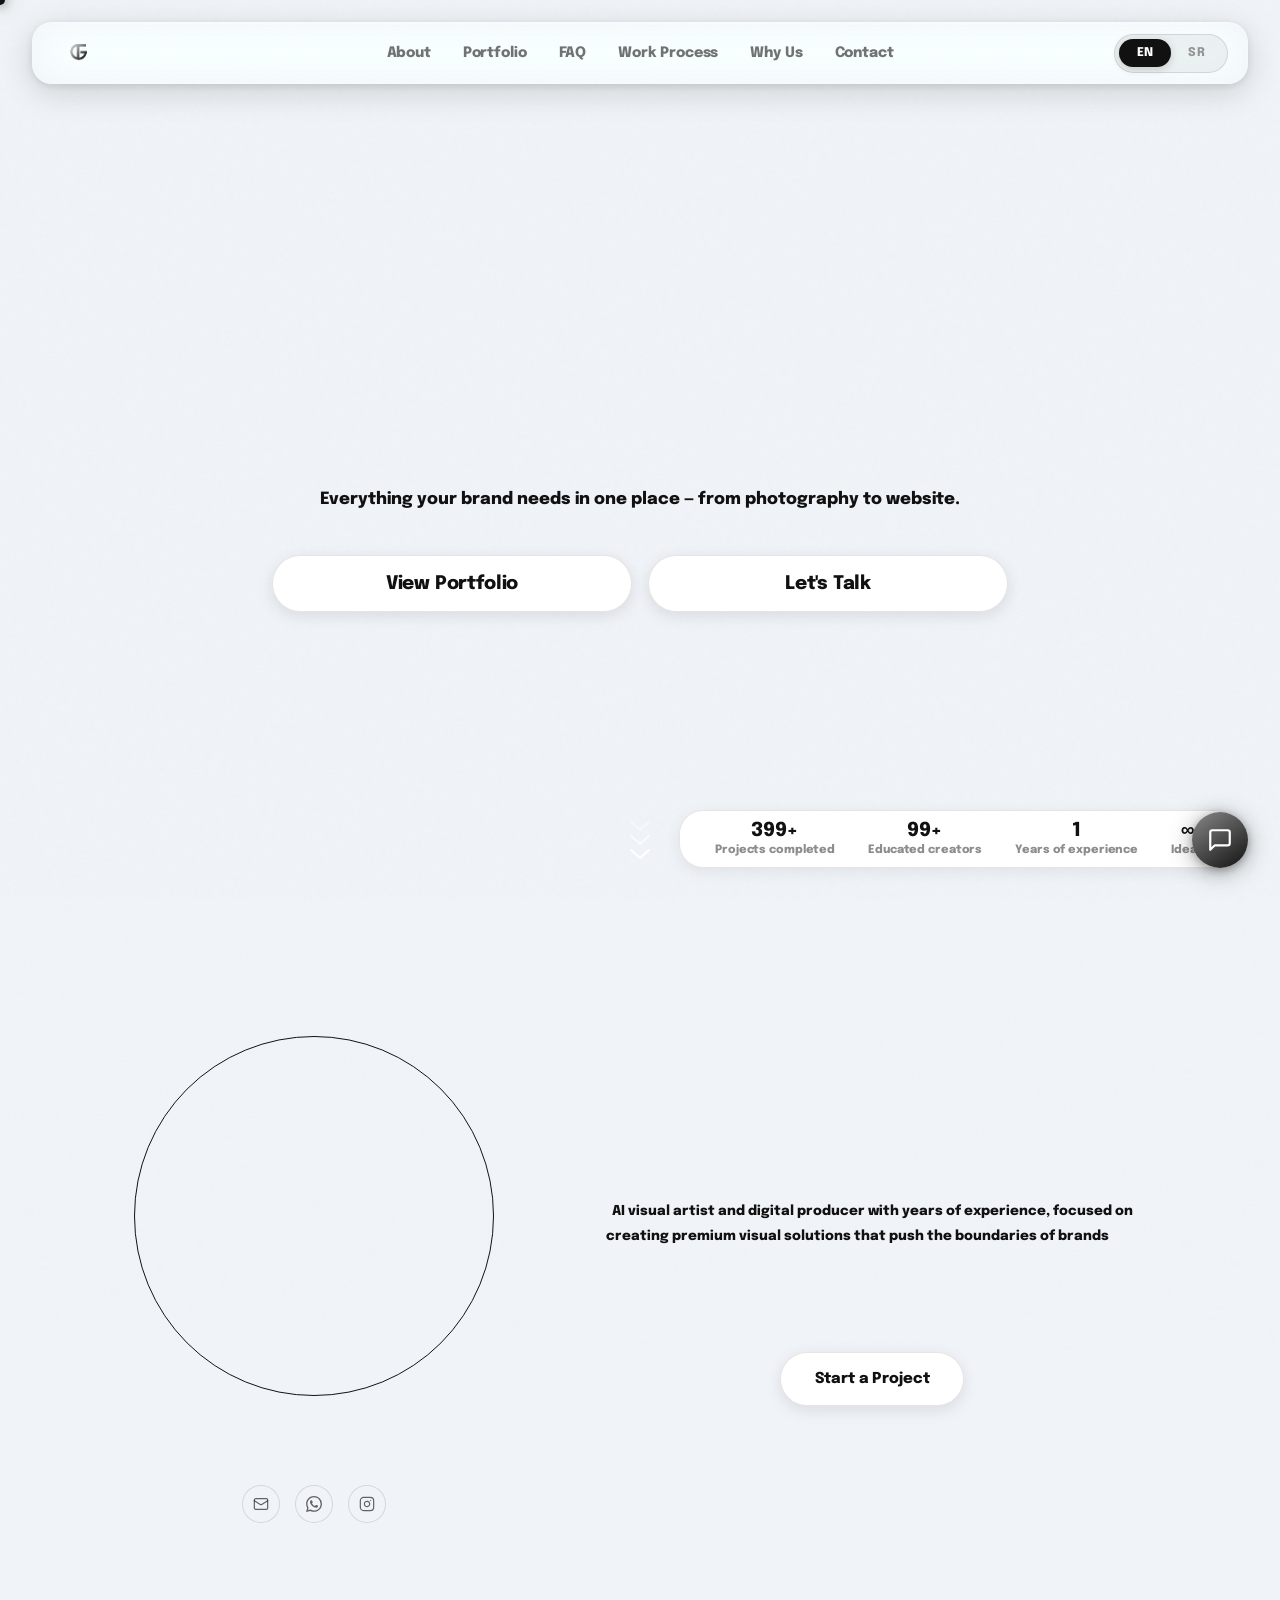
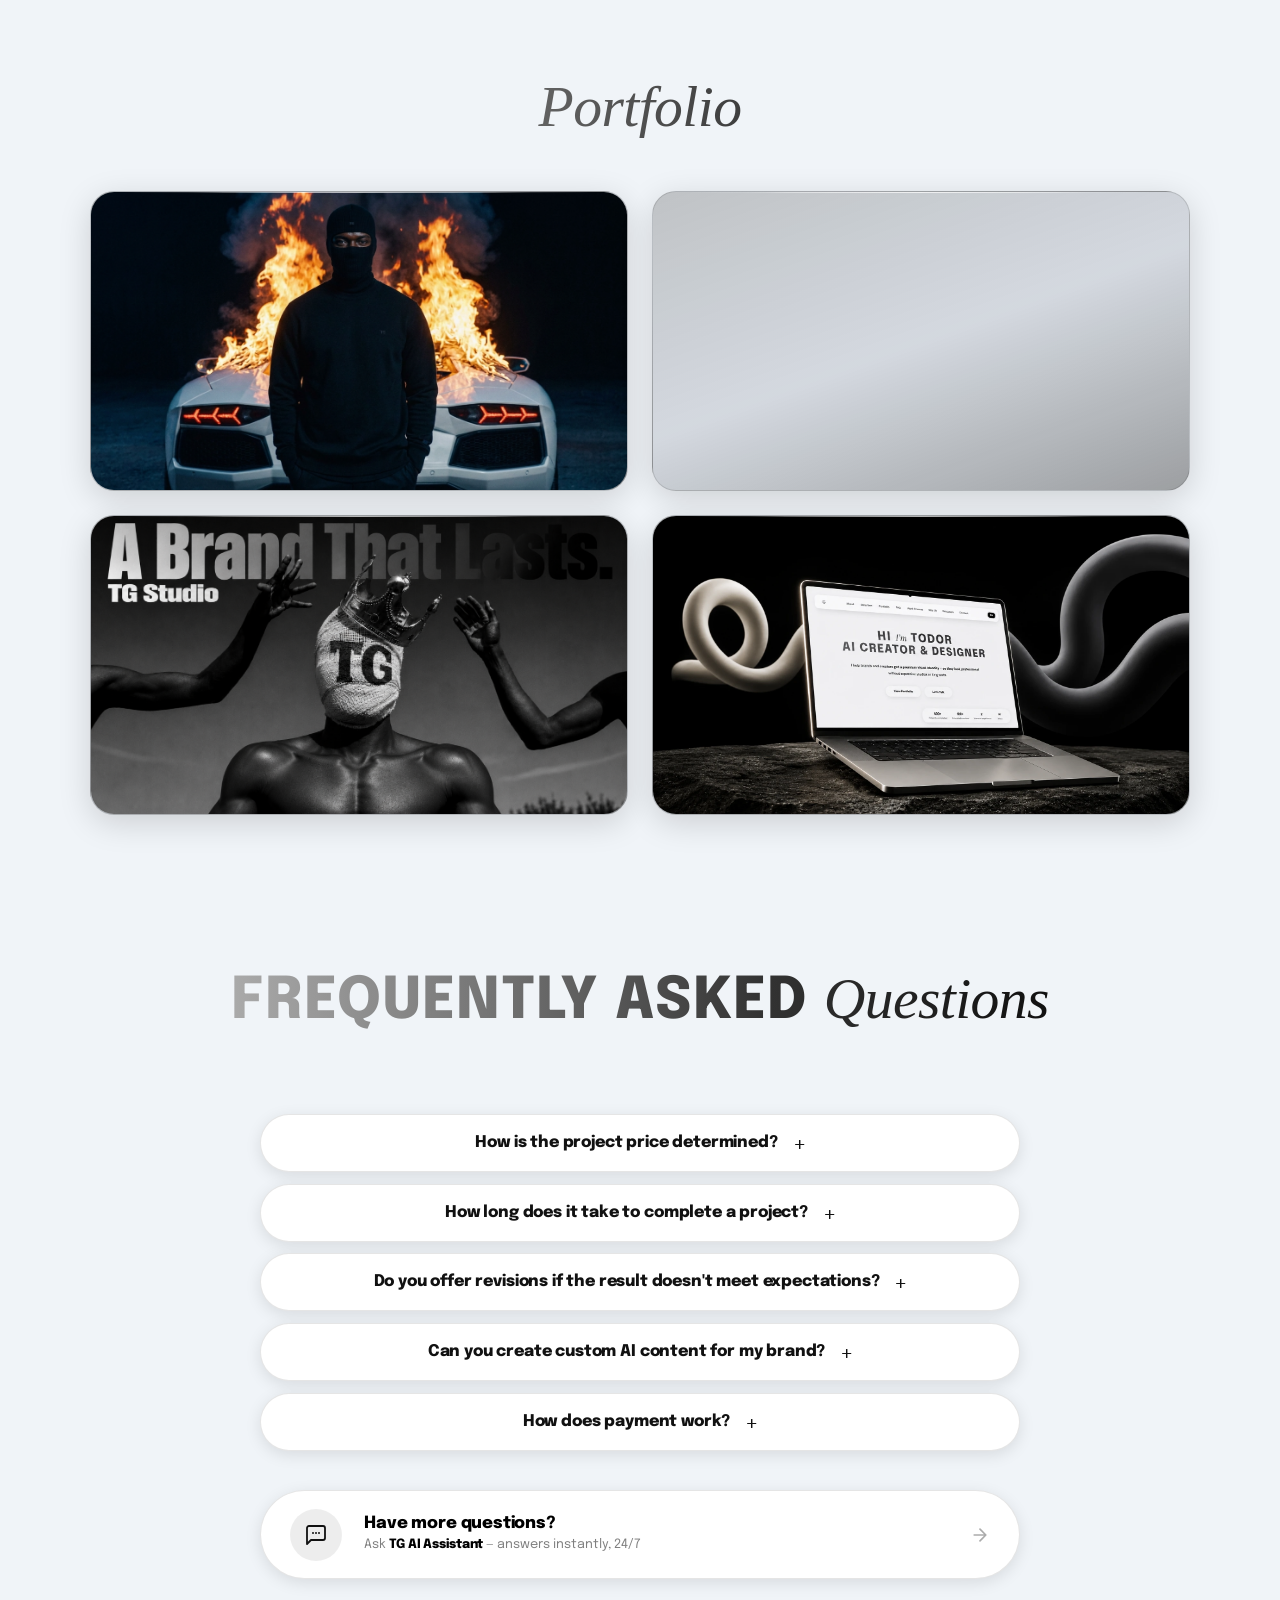
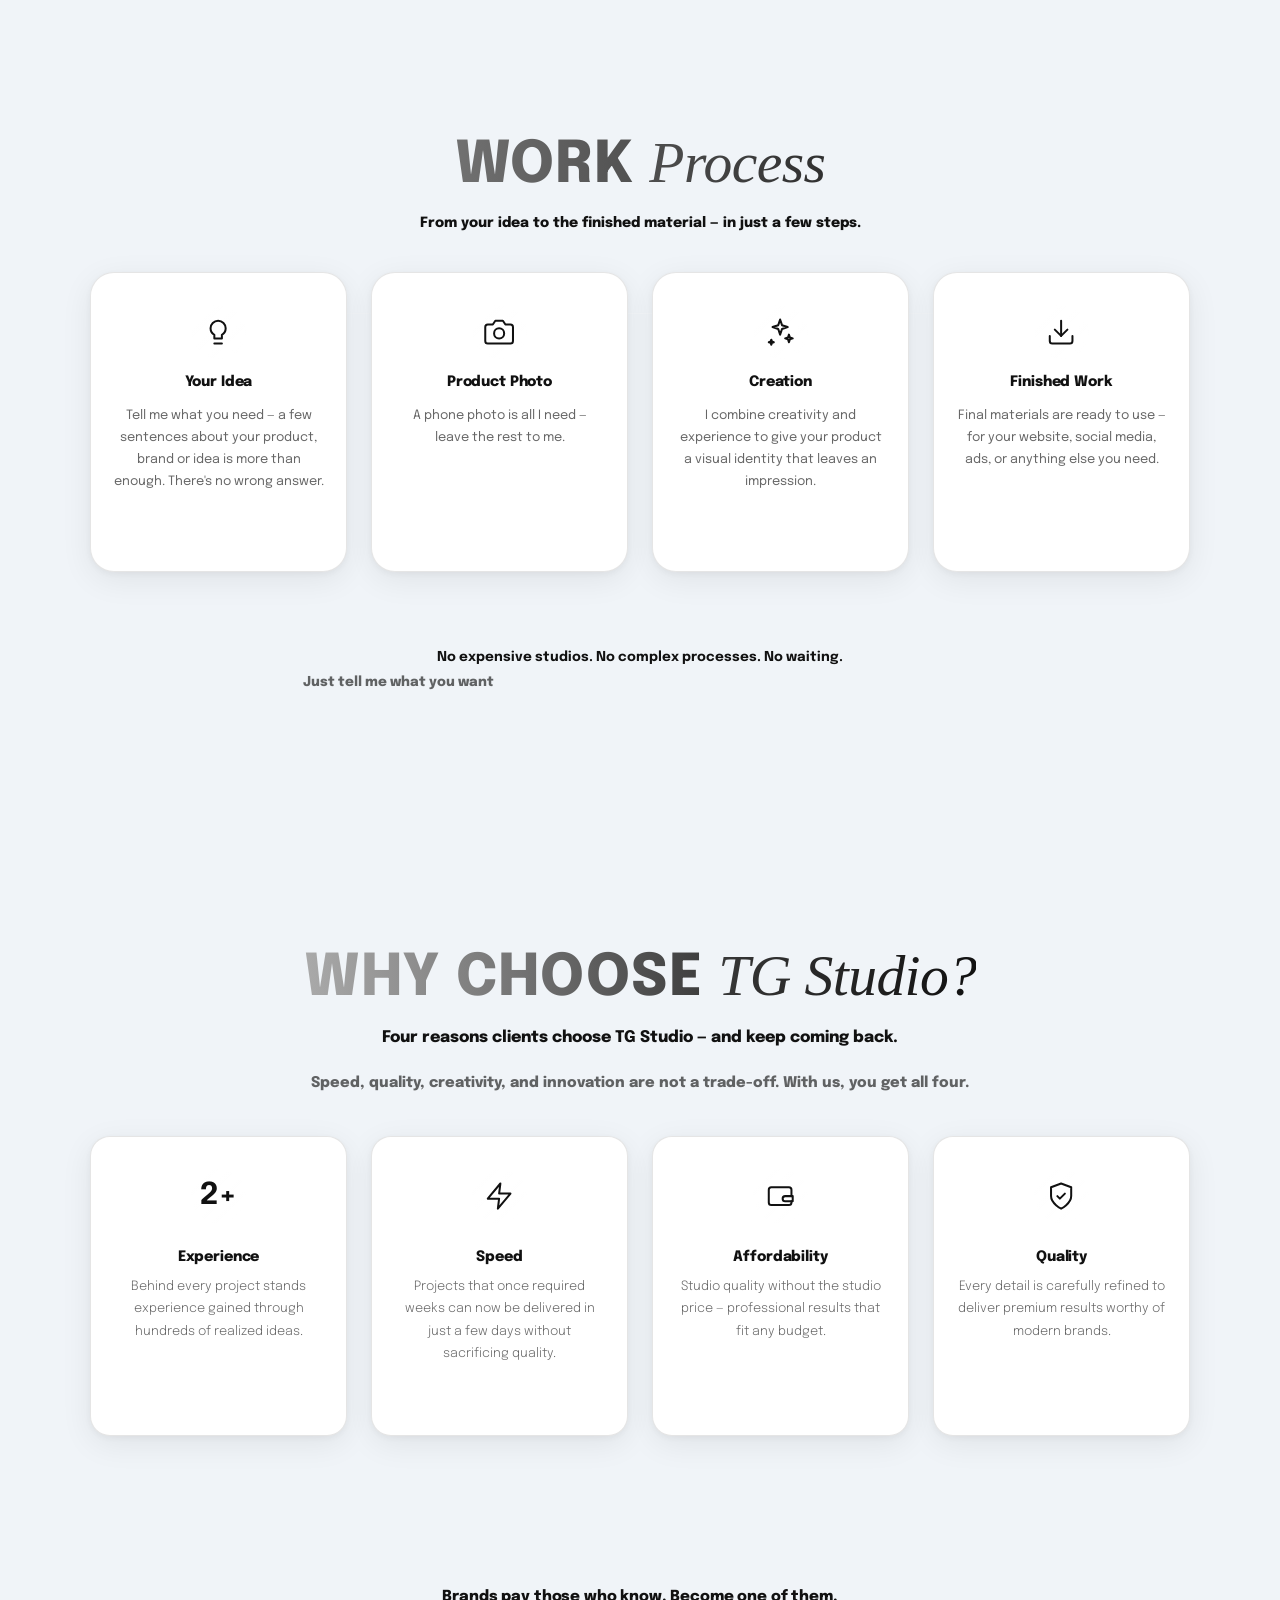
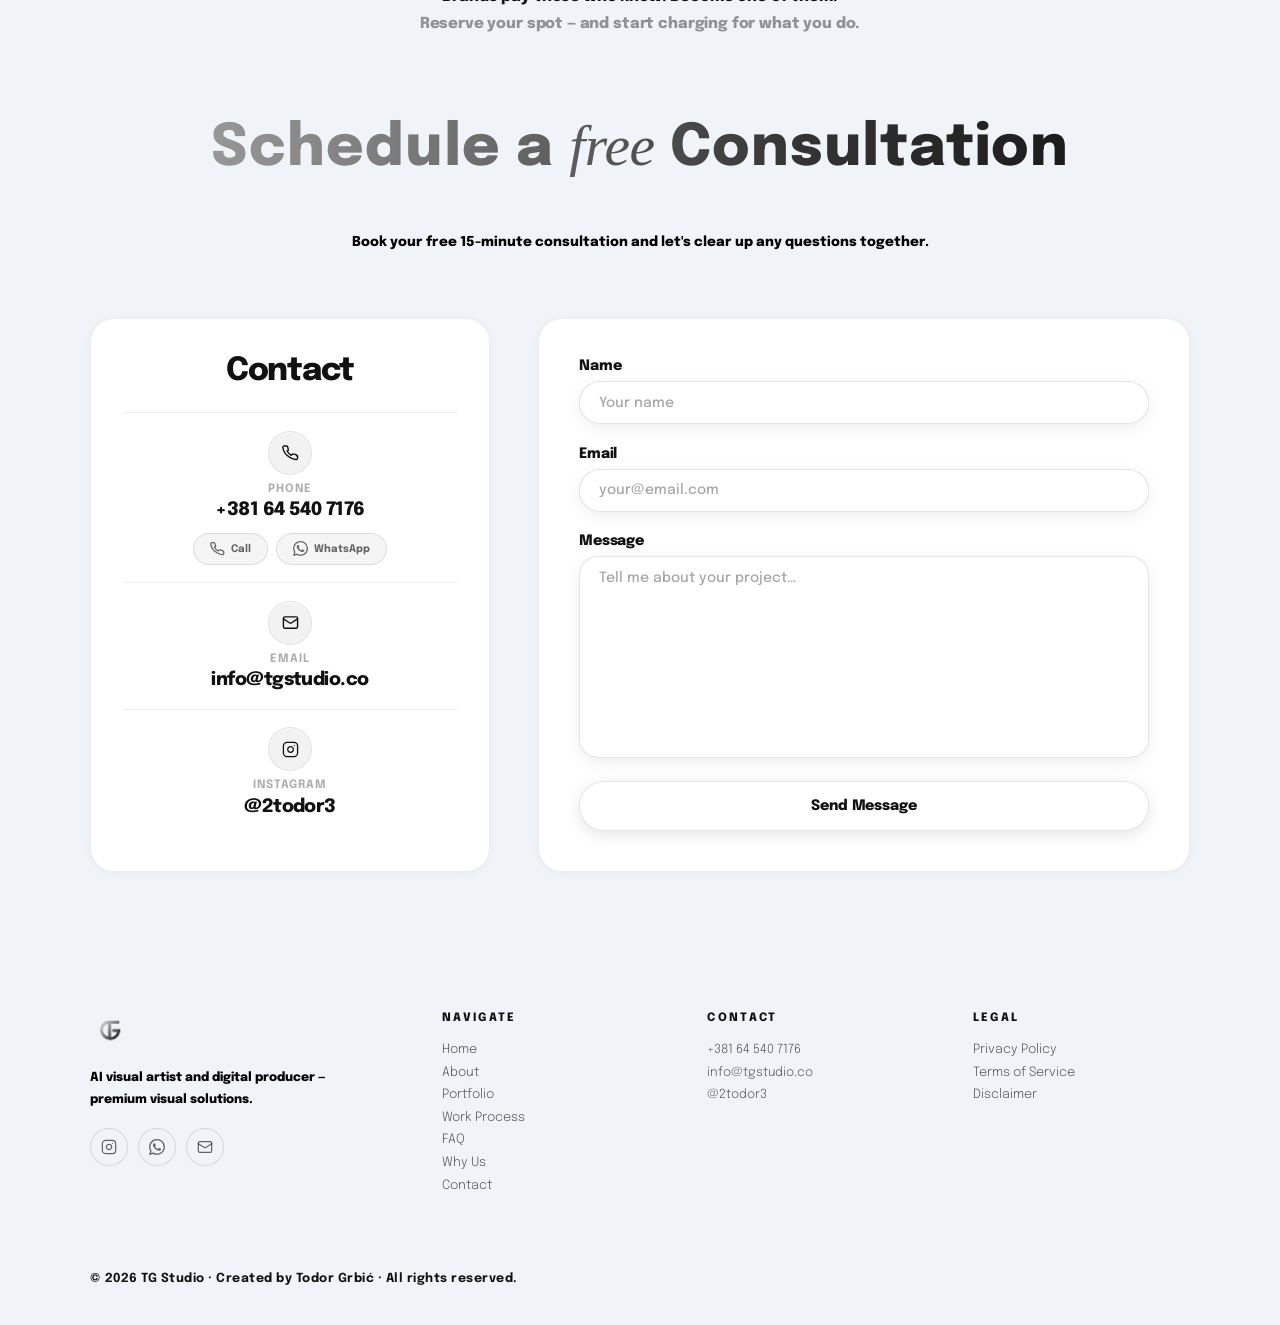
==== commit b36417da: "Fix EN toggle active on load" ====
--- a/index.html
+++ b/index.html
@@ -5929,6 +5929,7 @@
             applyLang(isEn ? 'en' : 'sr');
         });
 
+        langToggle.classList.add('en');
         applyLang('en', true);
 
         // Hero word-by-word — handled in final script block below
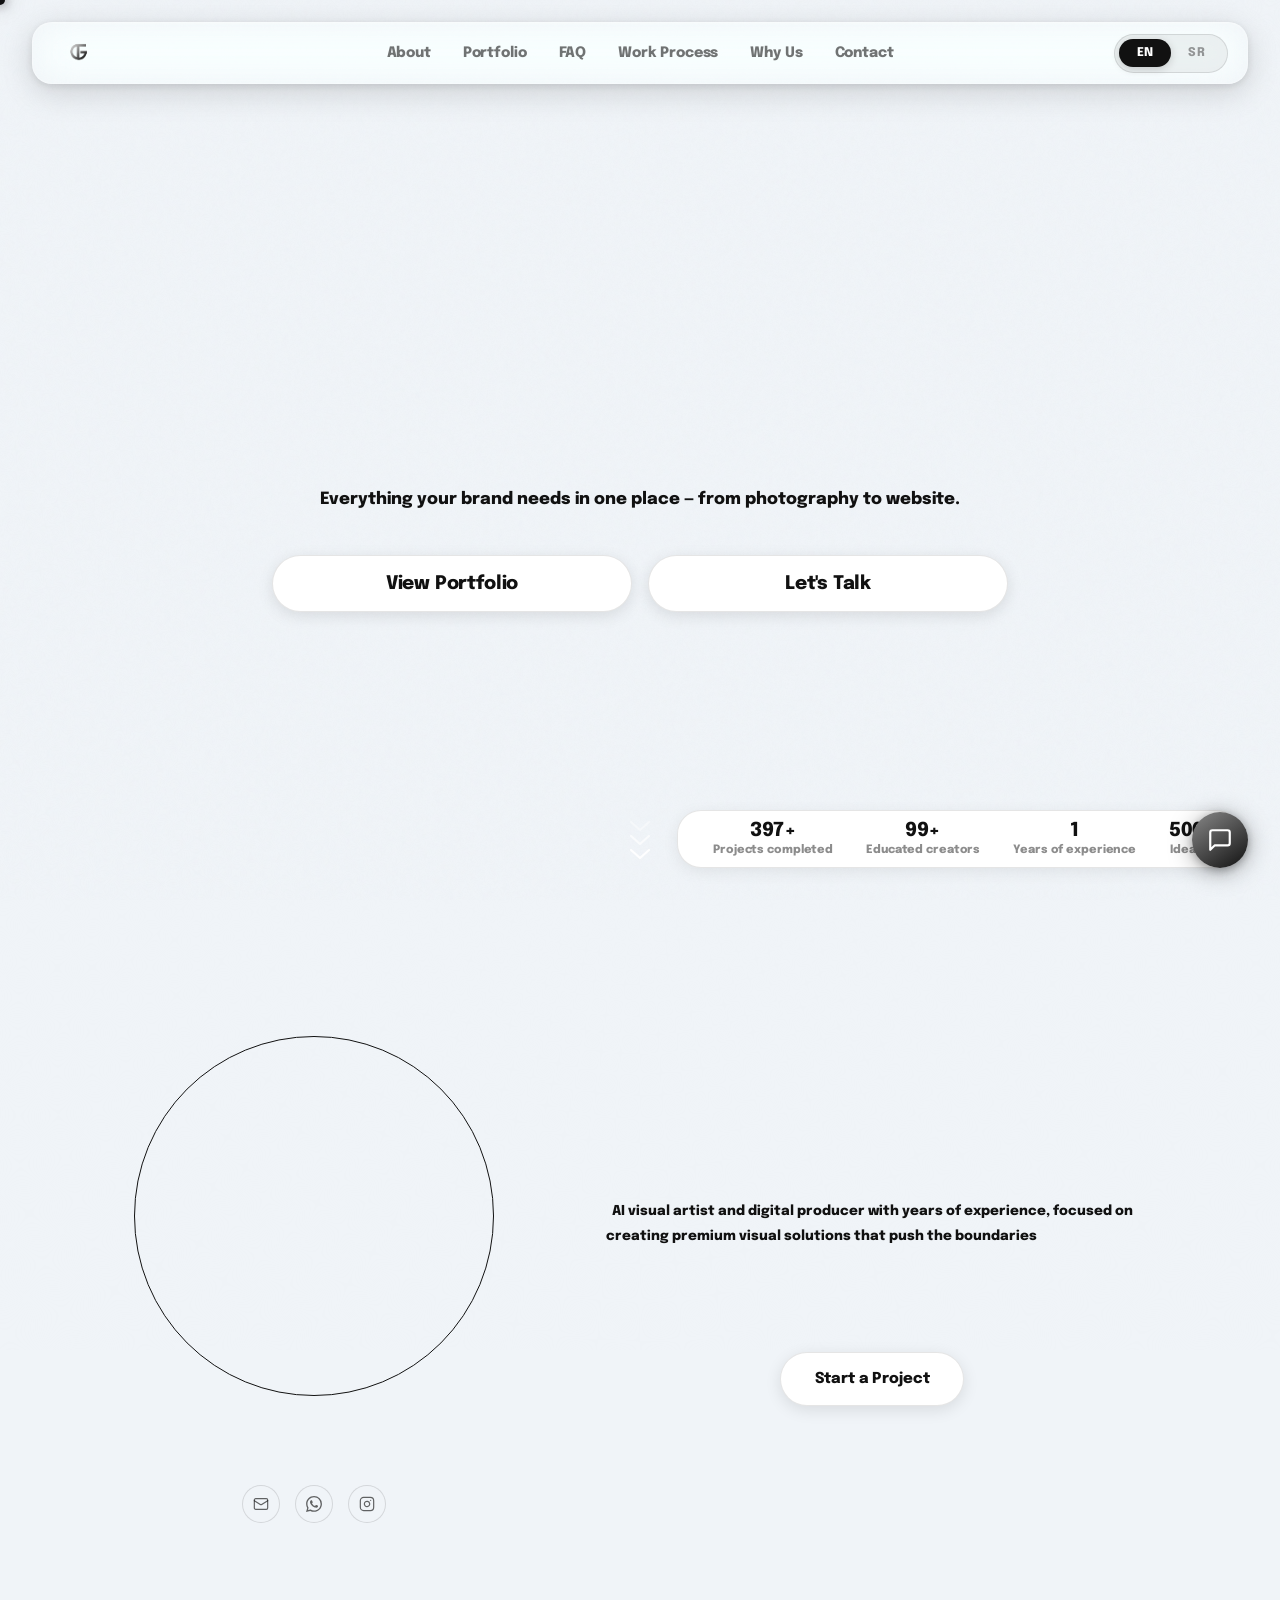
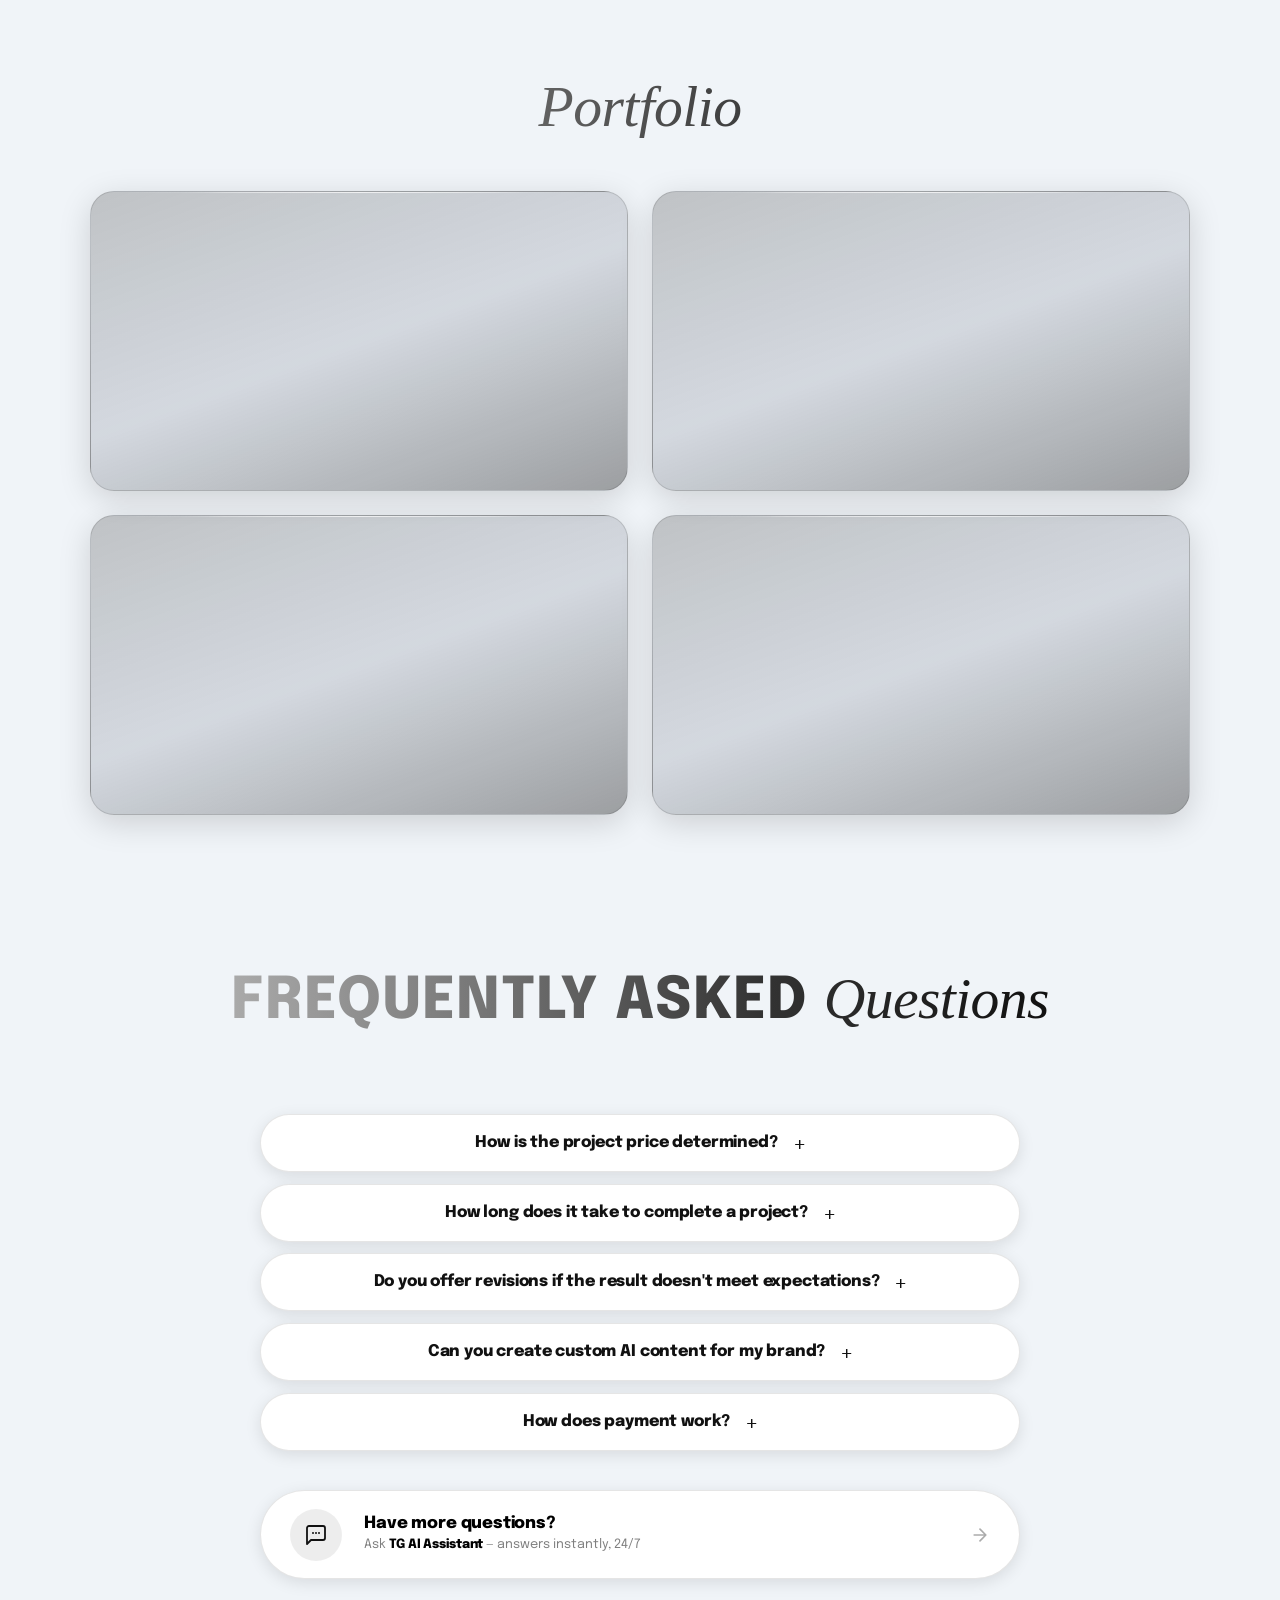
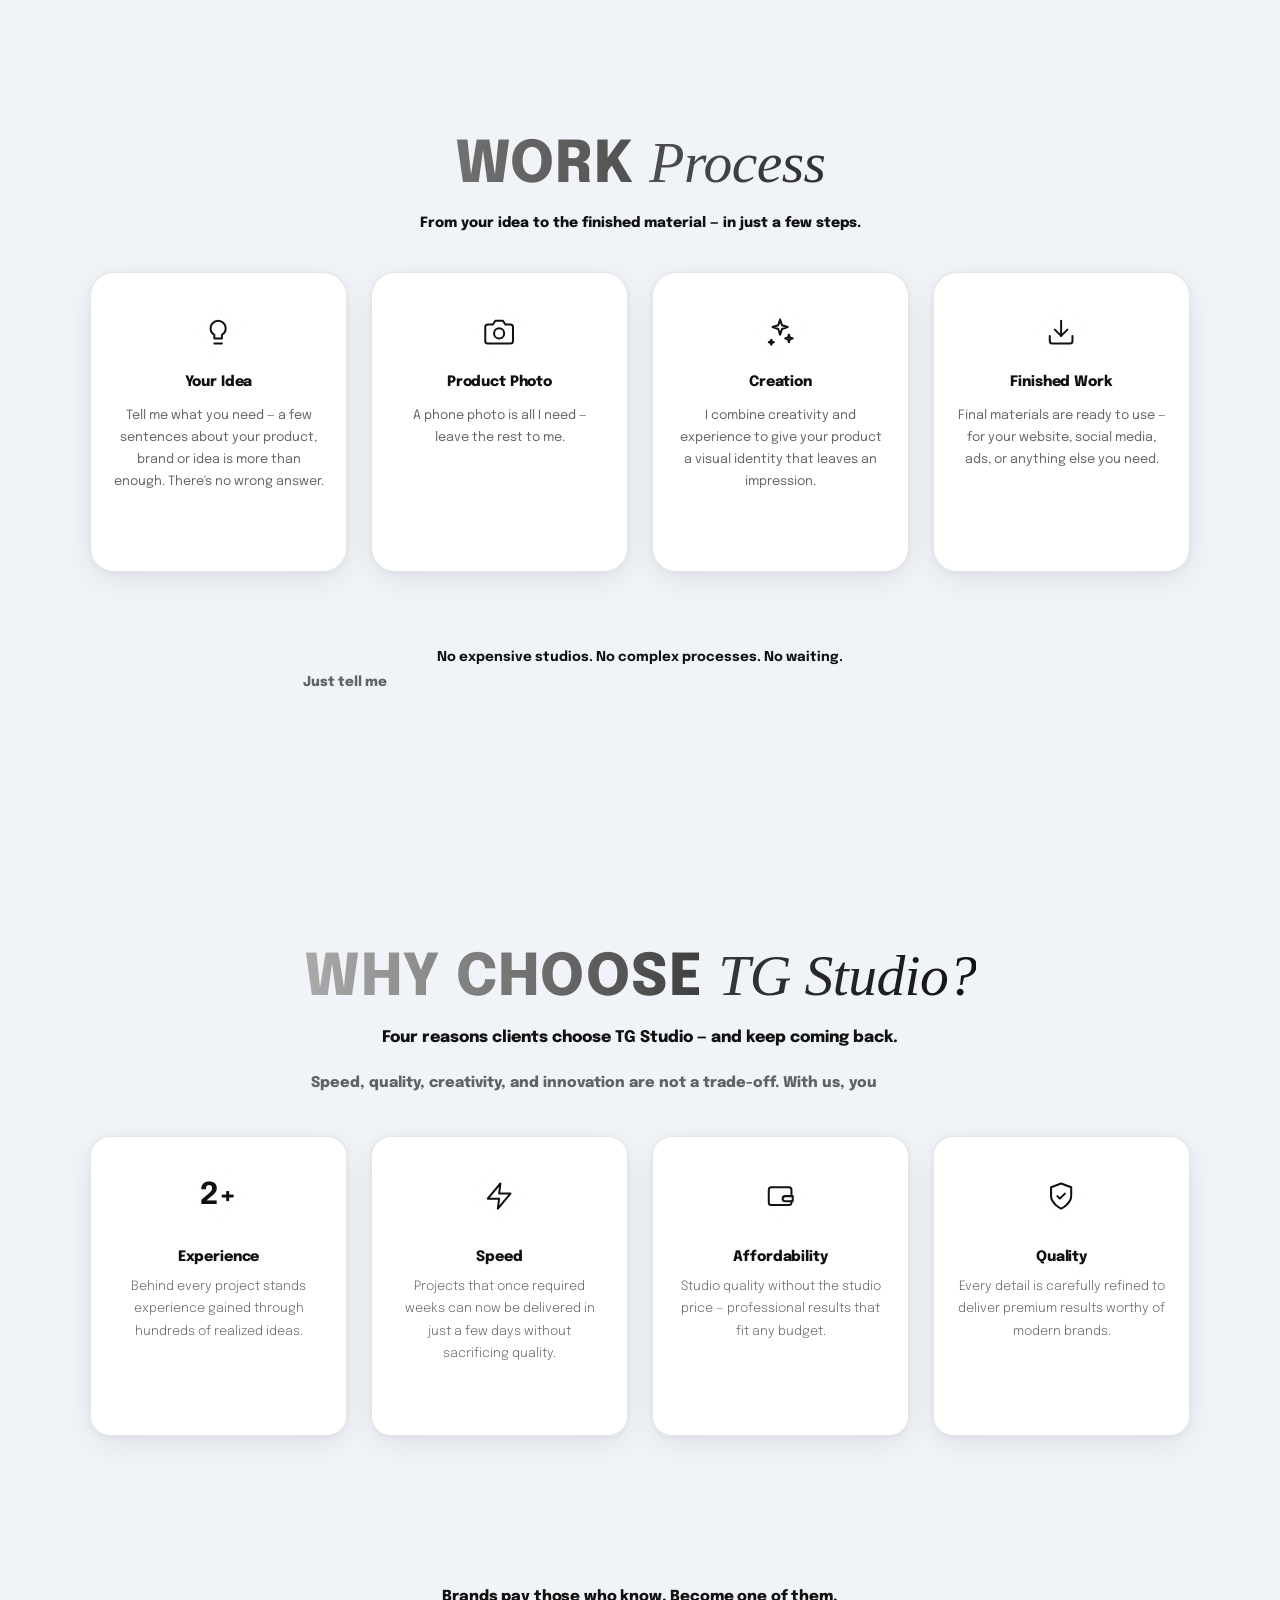
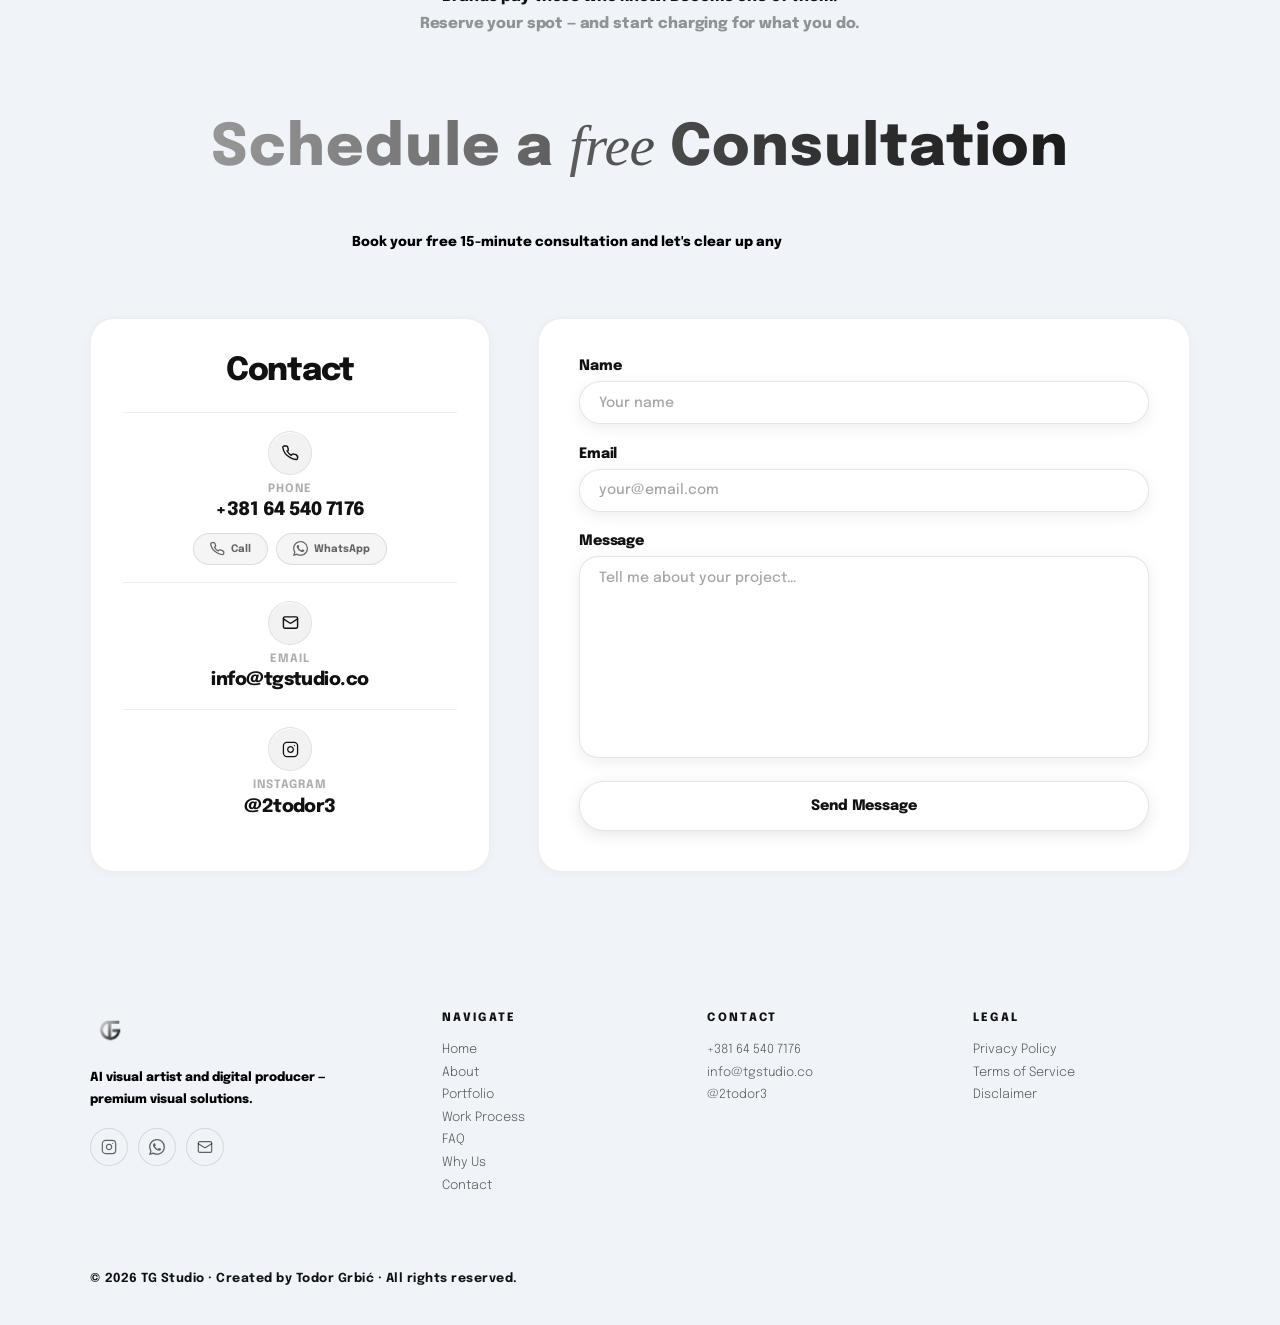
==== commit 250dbd3c: "Chatbot suggestions and placeholder in English" ====
--- a/index.html
+++ b/index.html
@@ -8247,19 +8247,19 @@
     </div>
     <div class="chat-messages" id="chat-messages"></div>
     <div class="chat-suggestions" id="chat-suggestions">
-        <div class="chat-sugg-divider" data-i18n="chatGroupBrand">Projekti</div>
+        <div class="chat-sugg-divider" data-i18n="chatGroupBrand">Projects</div>
         <div class="chat-sugg-row">
-            <button class="chat-sugg-btn" data-i18n="chatSugg1">Koliko traje izrada?</button>
-            <button class="chat-sugg-btn" data-i18n="chatSugg2">Koliko košta izrada?</button>
+            <button class="chat-sugg-btn" data-i18n="chatSugg1">How long does it take?</button>
+            <button class="chat-sugg-btn" data-i18n="chatSugg2">How much does it cost?</button>
         </div>
-        <div class="chat-sugg-divider" data-i18n="chatGroupEdu">Edukacije</div>
+        <div class="chat-sugg-divider" data-i18n="chatGroupEdu">Education</div>
         <div class="chat-sugg-row">
-            <button class="chat-sugg-btn" data-i18n="chatSugg3">Da li ću moći da zaradim?</button>
-            <button class="chat-sugg-btn" data-i18n="chatSugg4">Koji kurs je najprofitabilniji?</button>
+            <button class="chat-sugg-btn" data-i18n="chatSugg3">Can I earn from this?</button>
+            <button class="chat-sugg-btn" data-i18n="chatSugg4">Which course is most profitable?</button>
         </div>
     </div>
     <div class="chat-input-row">
-        <input type="text" id="chat-input" placeholder="Pitaj me nešto..." maxlength="500" autocomplete="off" data-i18n-ph="chatPlaceholder">
+        <input type="text" id="chat-input" placeholder="Ask me something..." maxlength="500" autocomplete="off" data-i18n-ph="chatPlaceholder">
         <button id="chat-send"><svg viewBox="0 0 24 24" fill="none" stroke="currentColor" stroke-width="2.5" stroke-linecap="round" stroke-linejoin="round"><line x1="22" y1="2" x2="11" y2="13"/><polygon points="22 2 15 22 11 13 2 9 22 2"/></svg></button>
     </div>
 </div>
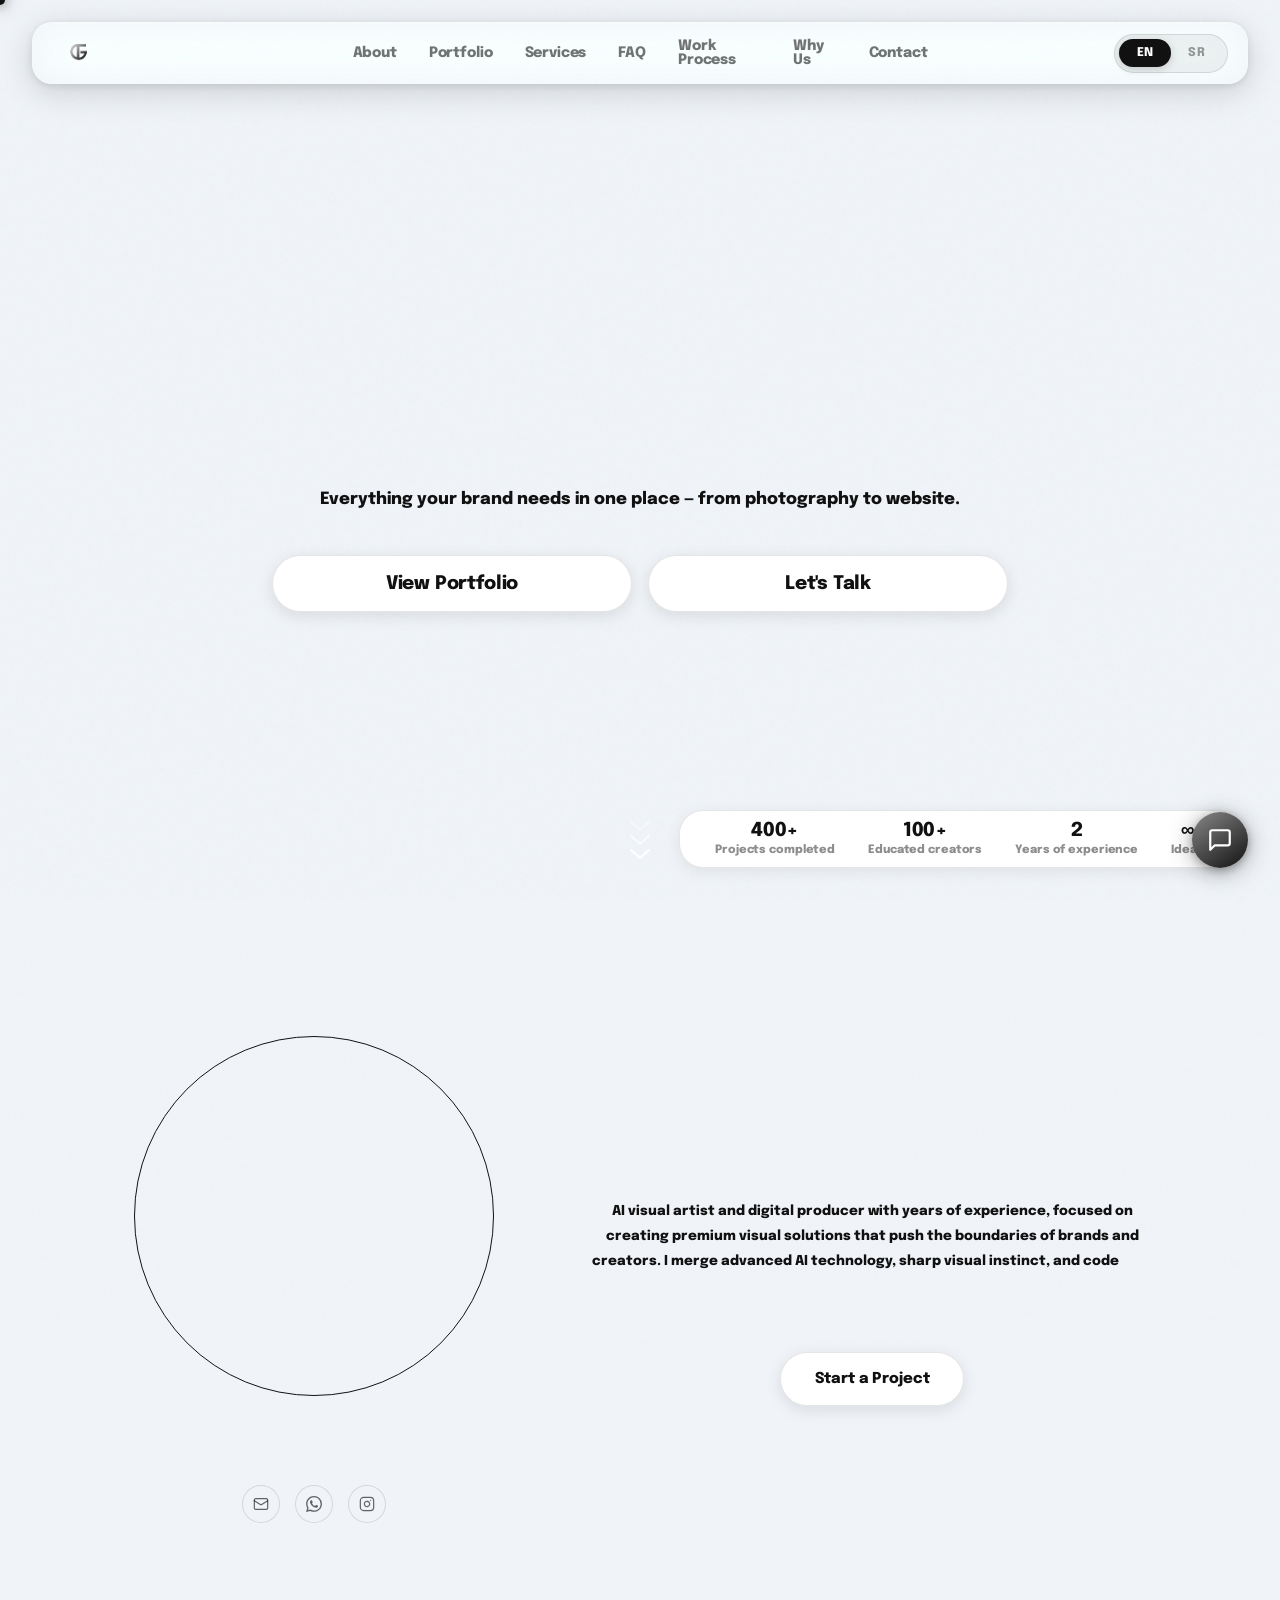
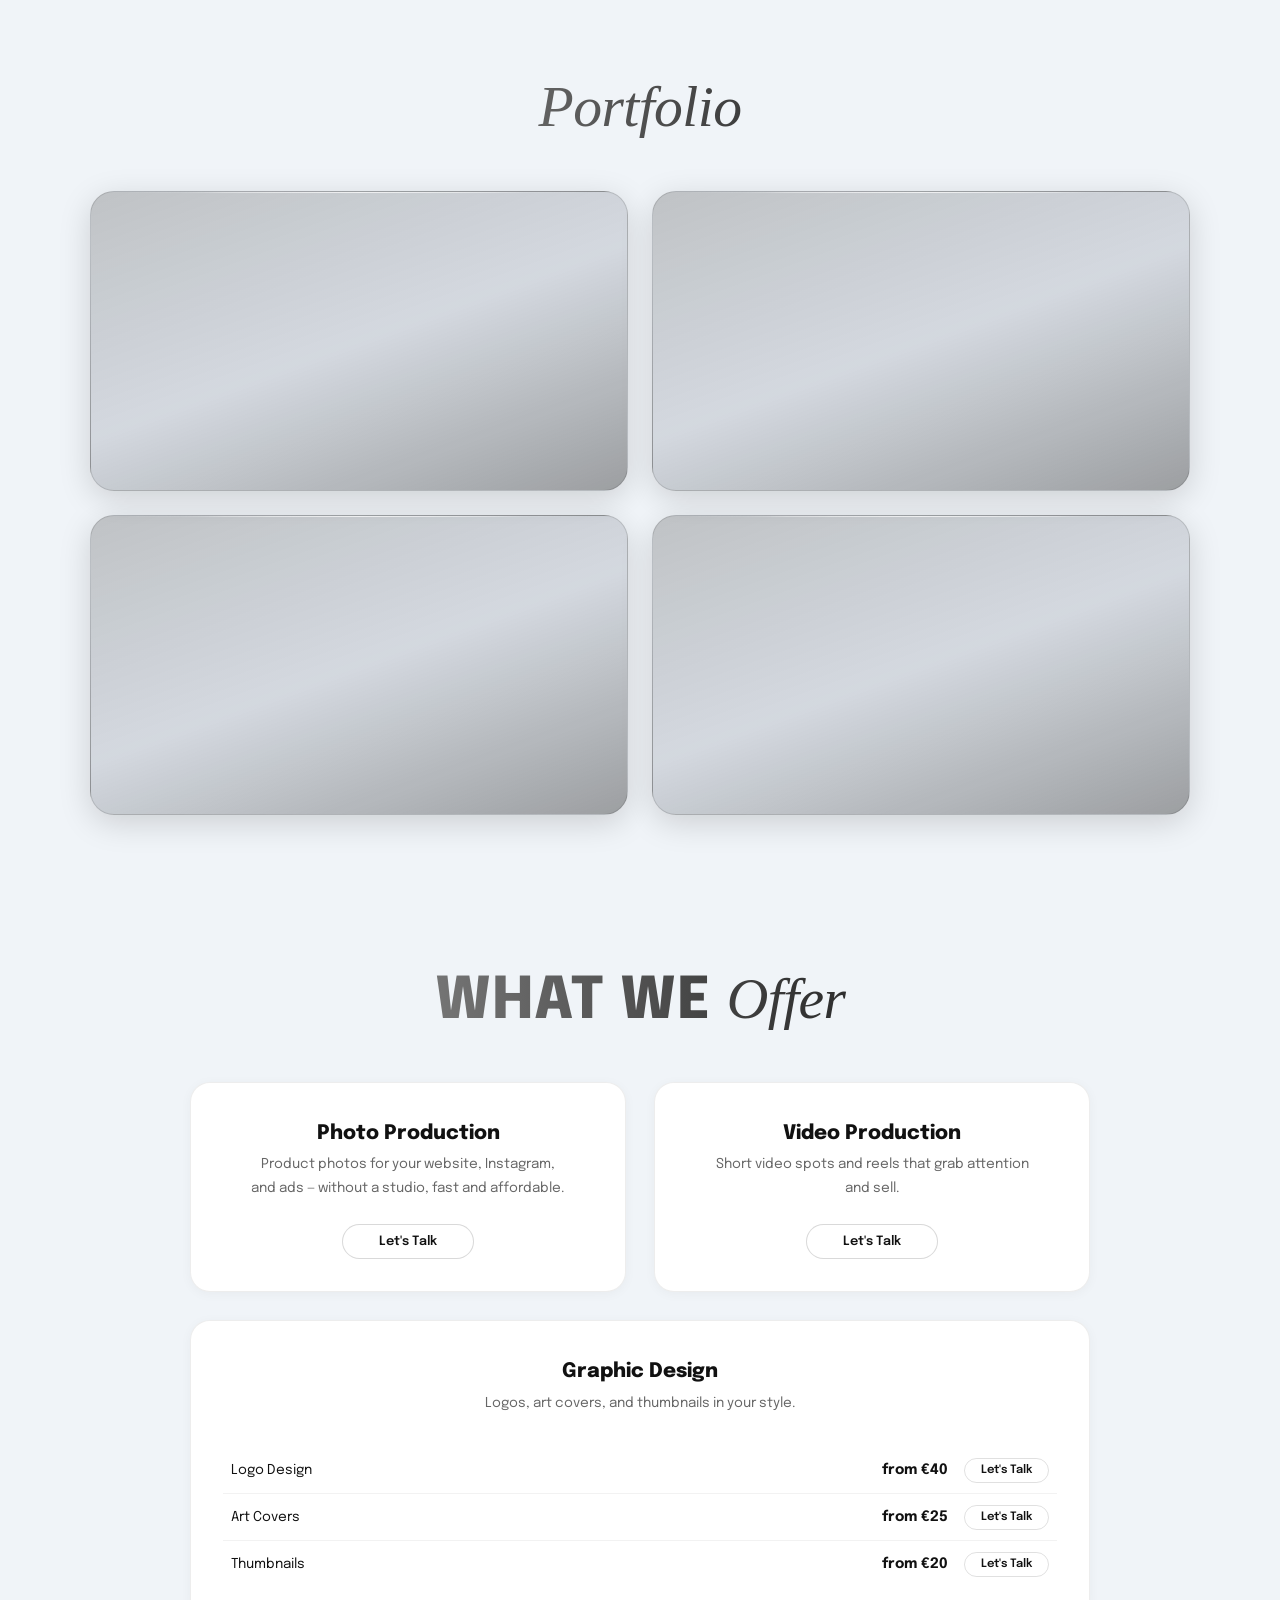
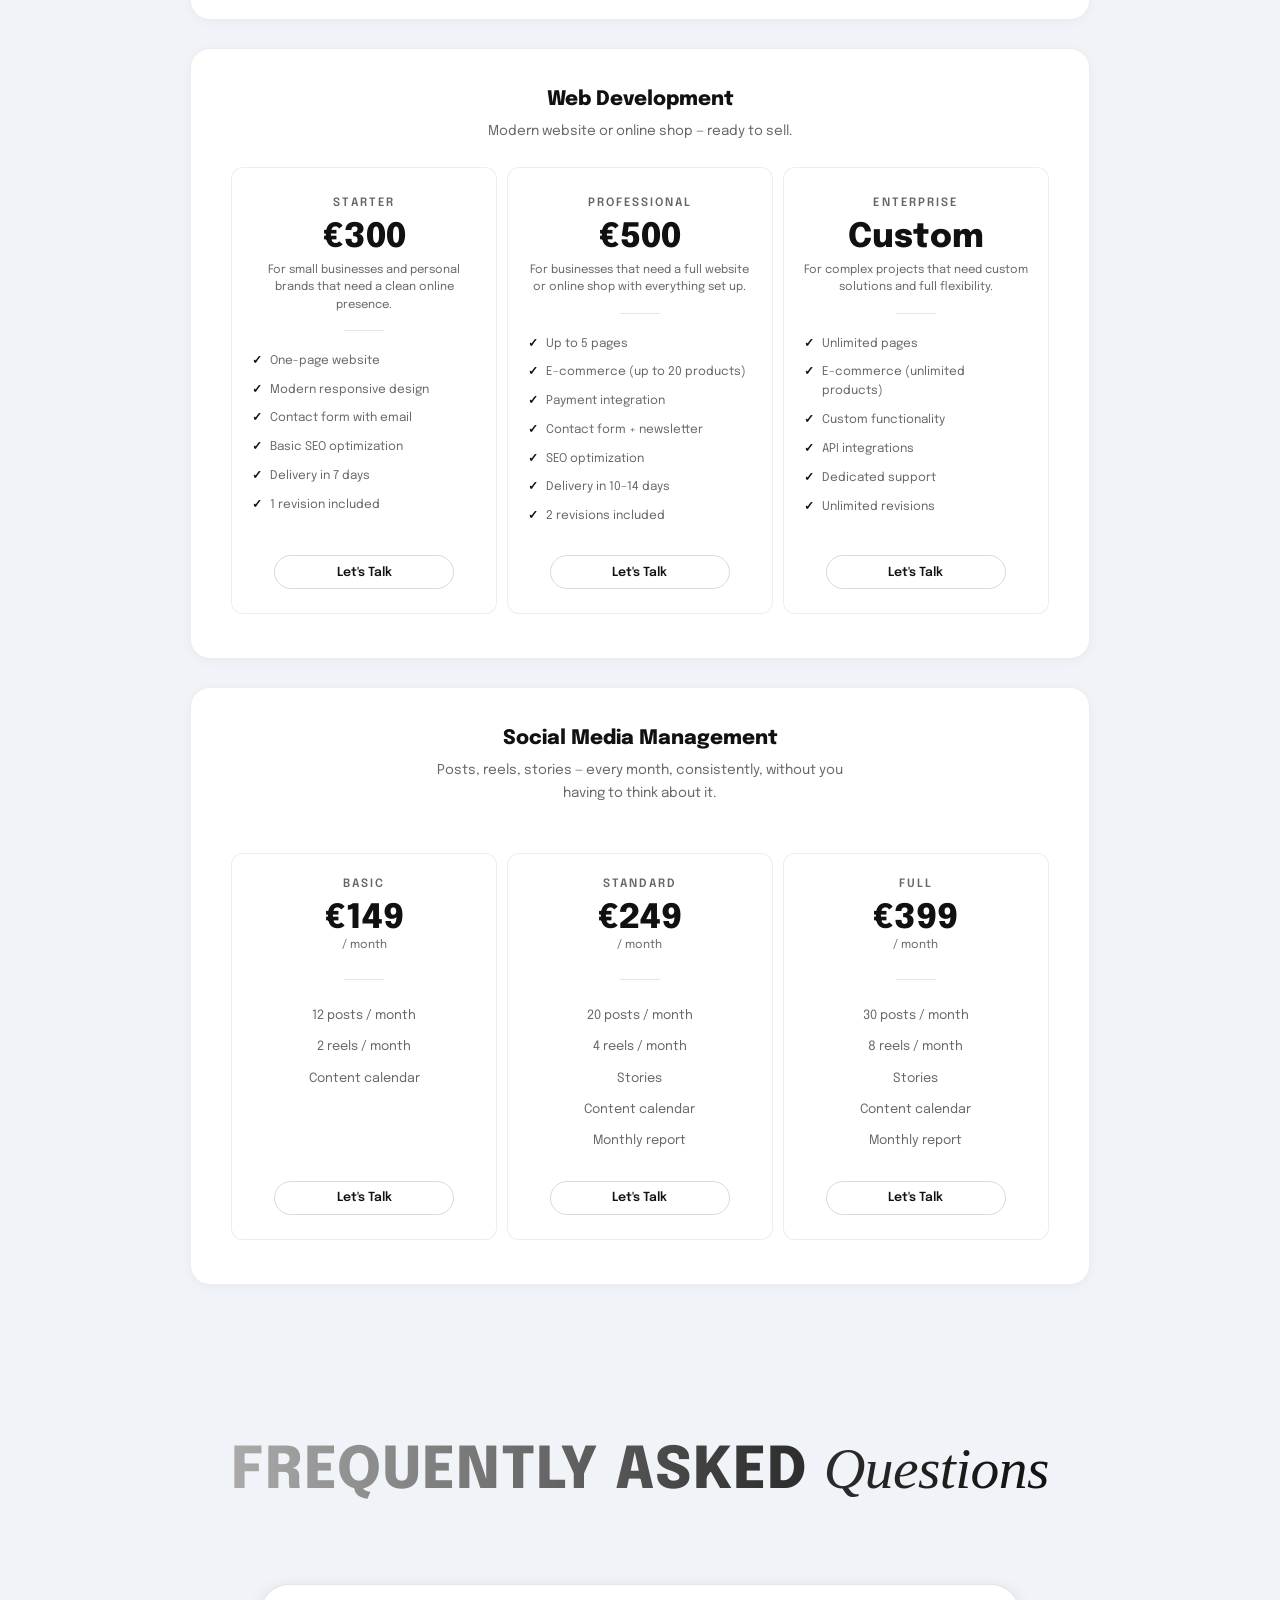
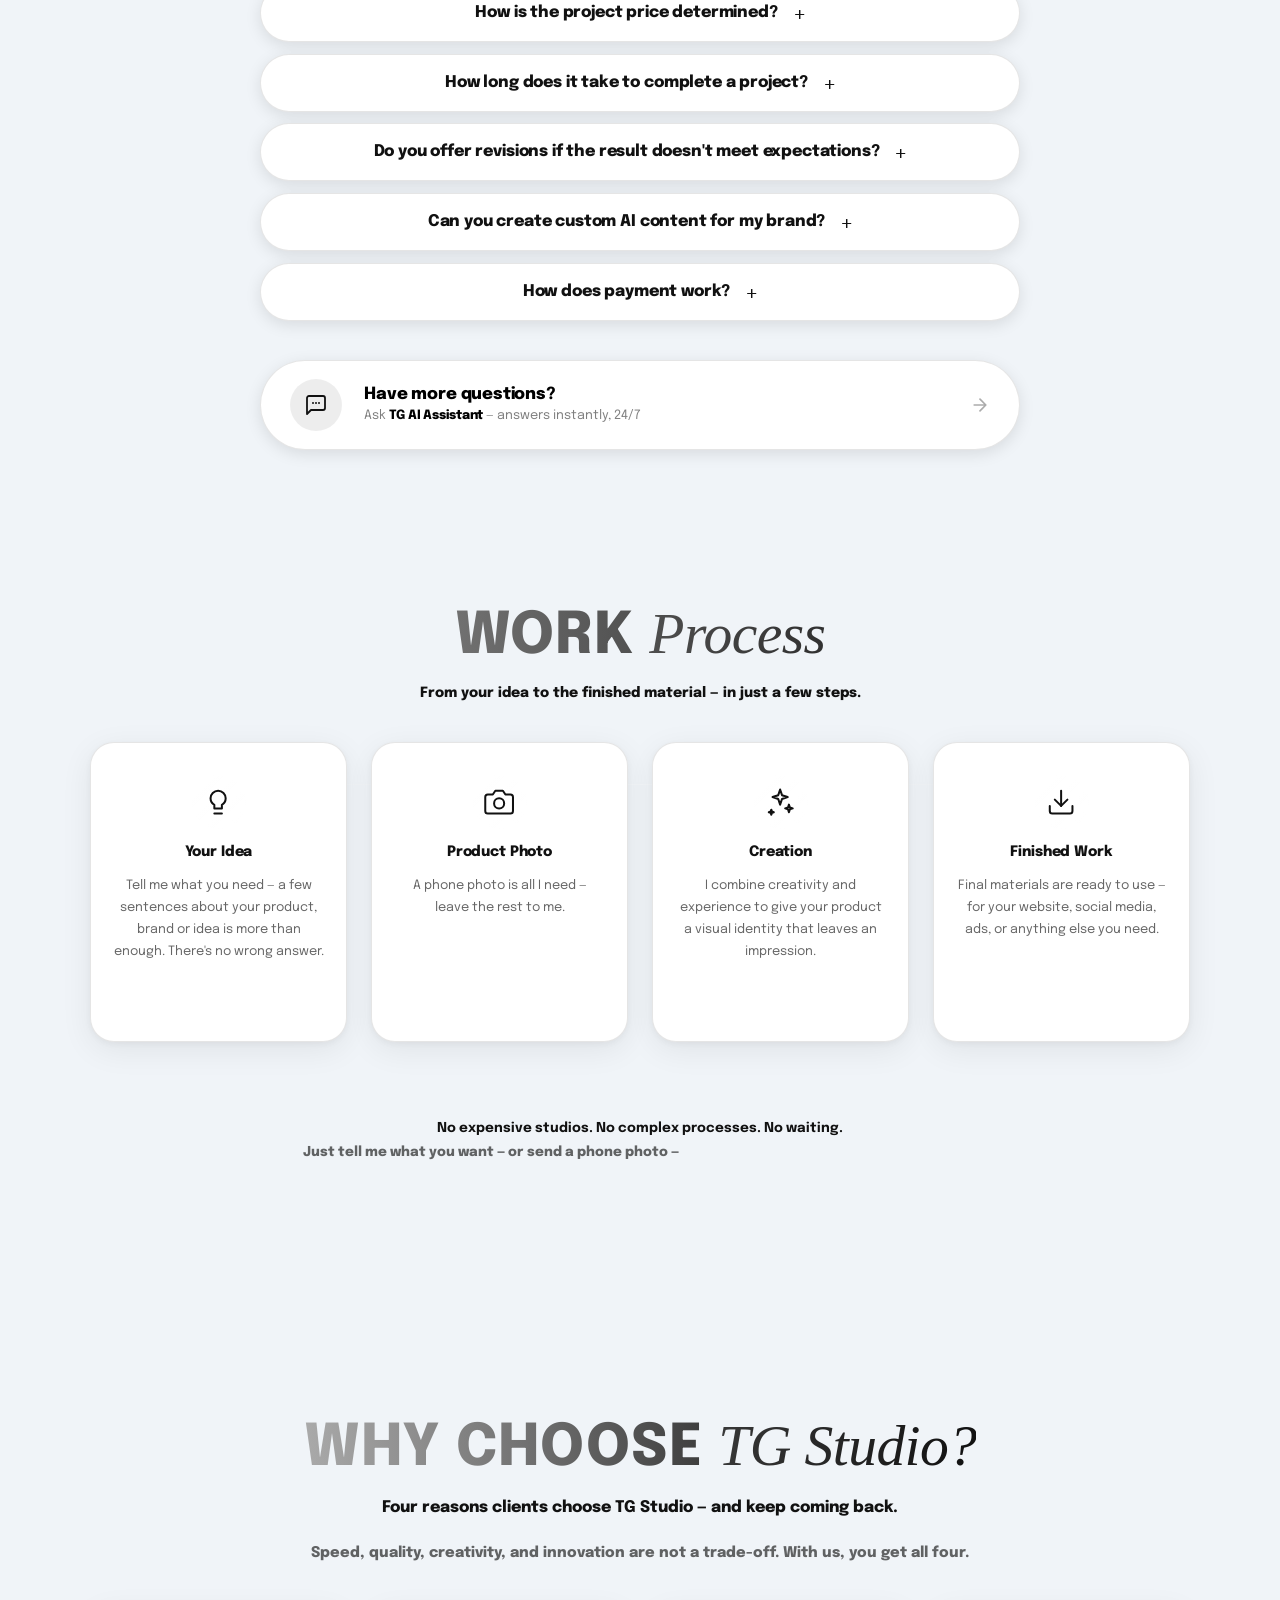
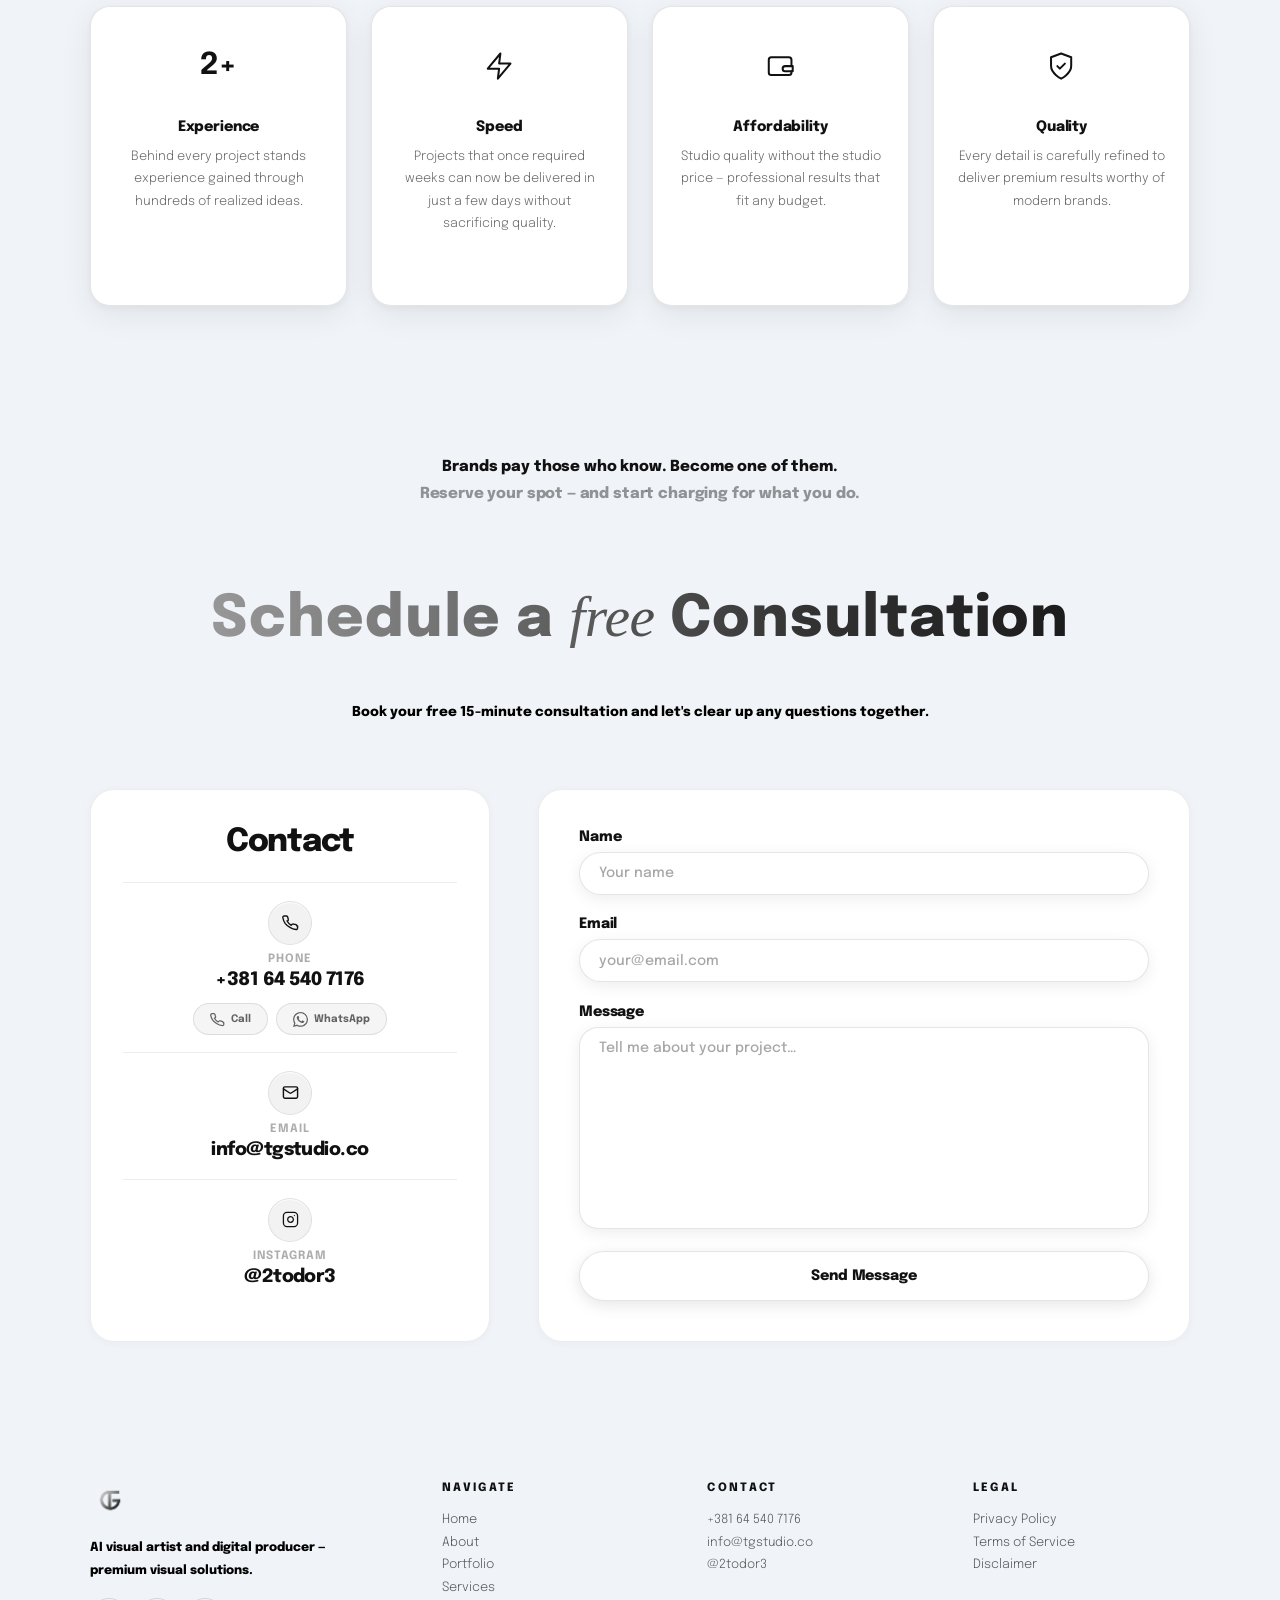
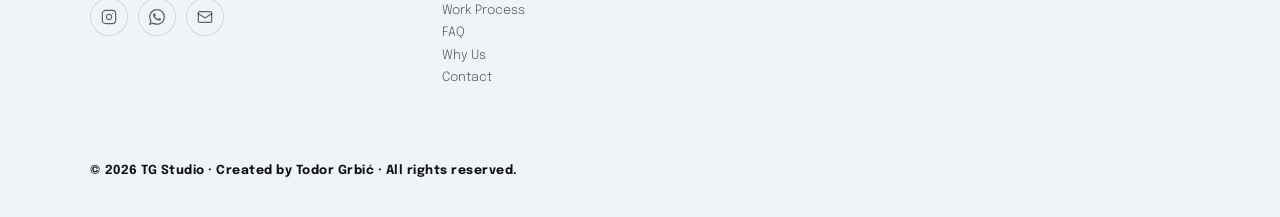
==== commit 3426f7b1: "Web Dev pricing tiers, unified CTAs, full SEO optimization, chatbot knowledge update - Added 3-tier " ====
--- a/index.html
+++ b/index.html
@@ -3,13 +3,17 @@
 <head>
     <meta charset="UTF-8">
     <!-- OG Meta -->
-    <meta property="og:title" content="TG Studio — AI Product Photography & Video Production">
-    <meta property="og:description" content="AI-powered product photography, video ads & visual content for e-commerce brands. Professional results without a traditional studio. Fast, affordable, scalable.">
+    <meta property="og:title" content="TG Studio — AI Product Photography, Video Production & Web Development">
+    <meta property="og:description" content="AI-powered product photography, cinematic video, graphic design, web development & social media management. Professional results without a traditional studio. Fast, affordable, scalable.">
     <meta property="og:image" content="https://www.tgstudio.co/media/brand/logo.png">
     <meta property="og:url" content="https://www.tgstudio.co">
     <meta property="og:type" content="website">
+    <meta property="og:locale" content="en_US">
+    <meta property="og:locale:alternate" content="sr_RS">
+    <meta property="og:site_name" content="TG Studio">
     <meta name="twitter:card" content="summary_large_image">
-    <meta name="twitter:title" content="TG Studio">
+    <meta name="twitter:title" content="TG Studio — AI Photography, Video & Web Development">
+    <meta name="twitter:description" content="AI product photography from €70, cinematic video from €100, websites from €300, social media management from €149/mo. Work directly with the creator.">
     <meta name="twitter:image" content="https://www.tgstudio.co/media/brand/logo.png">
     <script type="application/ld+json">
     {
@@ -19,14 +23,108 @@
       "url": "https://www.tgstudio.co",
       "logo": "https://www.tgstudio.co/media/brand/logo.png",
       "image": "https://www.tgstudio.co/media/brand/logo.png",
-      "description": "AI-powered product photography, video ads, and visual content for brands and e-commerce businesses.",
+      "description": "AI-powered product photography, cinematic video production, graphic design, web development, social media management and 1-on-1 creative education. Professional results without a traditional studio.",
       "telephone": "+381645407176",
       "email": "info@tgstudio.co",
       "founder": {"@type": "Person", "name": "Todor Grbić"},
-      "areaServed": ["Serbia", "Croatia", "Europe", "United States", "United Kingdom", "Germany", "France", "Japan", "Worldwide"],
-      "serviceType": ["AI Product Photography", "Ecommerce Product Photography", "Amazon Product Photography", "Fashion Product Photography", "Jewelry Photography", "Cosmetics Photography", "AI Model Photography", "Virtual Product Photography", "Product Video Ads", "AI Headshots", "Commercial Photography", "Graphic Design", "Web Design"],
-      "priceRange": "$$",
-      "sameAs": ["https://www.instagram.com/tg.studio__/"]
+      "address": {"@type": "PostalAddress", "addressLocality": "Novi Sad", "addressCountry": "RS"},
+      "geo": {"@type": "GeoCoordinates", "latitude": "45.2671", "longitude": "19.8335"},
+      "areaServed": ["Serbia", "Croatia", "Bosnia and Herzegovina", "Montenegro", "Europe", "United States", "United Kingdom", "Germany", "France", "Japan", "Worldwide"],
+      "serviceType": ["AI Product Photography", "Ecommerce Product Photography", "Amazon Product Photography", "Fashion Product Photography", "Jewelry Photography", "Cosmetics Photography", "AI Model Photography", "Virtual Product Photography", "Product Video Ads", "AI Headshots", "Commercial Photography", "Graphic Design", "Logo Design", "Web Design", "Web Development", "E-commerce Website", "Social Media Management", "Brand Identity", "Art Covers", "Thumbnail Design"],
+      "priceRange": "€20 - €500+",
+      "currenciesAccepted": "EUR, RSD",
+      "paymentAccepted": "Bank Transfer, PayPal, Stripe",
+      "openingHours": "Mo-Fr 09:00-18:00",
+      "sameAs": ["https://www.instagram.com/tg.studio__/"],
+      "hasOfferCatalog": {
+        "@type": "OfferCatalog",
+        "name": "TG Studio Services",
+        "itemListElement": [
+          {
+            "@type": "OfferCatalog",
+            "name": "Photo Production",
+            "itemListElement": [{"@type": "Offer", "itemOffered": {"@type": "Service", "name": "AI Product Photography", "description": "AI-generated hyper-realistic product photos for websites, Instagram and ads"}, "priceSpecification": {"@type": "PriceSpecification", "price": "70", "priceCurrency": "EUR", "valueAddedTaxIncluded": true}}]
+          },
+          {
+            "@type": "OfferCatalog",
+            "name": "Video Production",
+            "itemListElement": [{"@type": "Offer", "itemOffered": {"@type": "Service", "name": "AI Video Production", "description": "Cinematic short video spots and reels for brands"}, "priceSpecification": {"@type": "PriceSpecification", "price": "100", "priceCurrency": "EUR", "valueAddedTaxIncluded": true}}]
+          },
+          {
+            "@type": "OfferCatalog",
+            "name": "Graphic Design",
+            "itemListElement": [
+              {"@type": "Offer", "itemOffered": {"@type": "Service", "name": "Logo Design"}, "priceSpecification": {"@type": "PriceSpecification", "price": "40", "priceCurrency": "EUR"}},
+              {"@type": "Offer", "itemOffered": {"@type": "Service", "name": "Art Covers"}, "priceSpecification": {"@type": "PriceSpecification", "price": "25", "priceCurrency": "EUR"}},
+              {"@type": "Offer", "itemOffered": {"@type": "Service", "name": "Thumbnails"}, "priceSpecification": {"@type": "PriceSpecification", "price": "20", "priceCurrency": "EUR"}}
+            ]
+          },
+          {
+            "@type": "OfferCatalog",
+            "name": "Web Development",
+            "itemListElement": [
+              {"@type": "Offer", "itemOffered": {"@type": "Service", "name": "Starter Website", "description": "One-page responsive website with contact form, basic SEO, 7-day delivery"}, "priceSpecification": {"@type": "PriceSpecification", "price": "300", "priceCurrency": "EUR"}},
+              {"@type": "Offer", "itemOffered": {"@type": "Service", "name": "Professional Website", "description": "Up to 5 pages, e-commerce up to 20 products, payment integration, SEO, 10-14 day delivery"}, "priceSpecification": {"@type": "PriceSpecification", "price": "500", "priceCurrency": "EUR"}},
+              {"@type": "Offer", "itemOffered": {"@type": "Service", "name": "Enterprise Website", "description": "Unlimited pages, unlimited e-commerce, custom functionality, API integrations, dedicated support"}}
+            ]
+          },
+          {
+            "@type": "OfferCatalog",
+            "name": "Social Media Management",
+            "itemListElement": [
+              {"@type": "Offer", "itemOffered": {"@type": "Service", "name": "Basic SMM", "description": "12 posts/month, 2 reels/month, content calendar"}, "priceSpecification": {"@type": "PriceSpecification", "price": "149", "priceCurrency": "EUR", "billingDuration": "P1M"}},
+              {"@type": "Offer", "itemOffered": {"@type": "Service", "name": "Standard SMM", "description": "20 posts/month, 4 reels/month, stories, content calendar, monthly report"}, "priceSpecification": {"@type": "PriceSpecification", "price": "249", "priceCurrency": "EUR", "billingDuration": "P1M"}},
+              {"@type": "Offer", "itemOffered": {"@type": "Service", "name": "Full SMM", "description": "30 posts/month, 8 reels/month, stories, content calendar, monthly report"}, "priceSpecification": {"@type": "PriceSpecification", "price": "399", "priceCurrency": "EUR", "billingDuration": "P1M"}}
+            ]
+          }
+        ]
+      }
+    }
+    </script>
+    <script type="application/ld+json">
+    {
+      "@context": "https://schema.org",
+      "@type": "FAQPage",
+      "mainEntity": [
+        {"@type": "Question", "name": "How much does AI product photography cost?", "acceptedAnswer": {"@type": "Answer", "text": "AI product photography starts from €70. You don't need to send physical products — phone photos are enough. Results delivered in 1-3 days."}},
+        {"@type": "Question", "name": "How much does a website cost?", "acceptedAnswer": {"@type": "Answer", "text": "Starter one-page website is €300 (7-day delivery). Professional website with up to 5 pages and e-commerce is €500 (10-14 day delivery). Enterprise with custom features is priced individually."}},
+        {"@type": "Question", "name": "How much does social media management cost?", "acceptedAnswer": {"@type": "Answer", "text": "Basic package is €149/month (12 posts, 2 reels), Standard is €249/month (20 posts, 4 reels, stories), Full is €399/month (30 posts, 8 reels, stories, monthly report)."}},
+        {"@type": "Question", "name": "Do you offer free consultations?", "acceptedAnswer": {"@type": "Answer", "text": "Yes, consultations are always free. We discuss your needs and find the best solution for your budget."}},
+        {"@type": "Question", "name": "Do you work internationally?", "acceptedAnswer": {"@type": "Answer", "text": "Yes, everything is done online. We work with clients from Serbia, Europe, USA, UK, and worldwide."}},
+        {"@type": "Question", "name": "How much does a logo design cost?", "acceptedAnswer": {"@type": "Answer", "text": "Logo design starts from €40. Art covers from €25 and thumbnails from €20. All custom designed in your style."}},
+        {"@type": "Question", "name": "Do you build e-commerce websites?", "acceptedAnswer": {"@type": "Answer", "text": "Yes. Professional plan includes e-commerce with up to 20 products and payment integration (Stripe, PayPal) for €500. Enterprise plan offers unlimited products."}},
+        {"@type": "Question", "name": "Koliko košta fotografisanje proizvoda?", "acceptedAnswer": {"@type": "Answer", "text": "AI fotografija proizvoda počinje od €70. Ne morate slati fizičke proizvode — dovoljne su fotografije telefonom. Rezultati za 1-3 dana."}},
+        {"@type": "Question", "name": "Koliko košta izrada sajta?", "acceptedAnswer": {"@type": "Answer", "text": "Starter sajt (jedna stranica) je €300, Professional sajt sa do 5 stranica i e-commerce je €500, Enterprise sa custom funkcionalnostima po dogovoru."}},
+        {"@type": "Question", "name": "Koliko košta vođenje društvenih mreža?", "acceptedAnswer": {"@type": "Answer", "text": "Basic paket je €149/mesečno (12 postova, 2 reels-a), Standard je €249/mesečno (20 postova, 4 reels-a, stories), Full je €399/mesečno (30 postova, 8 reels-a, stories, mesečni izveštaj)."}},
+        {"@type": "Question", "name": "What is AI product photography?", "acceptedAnswer": {"@type": "Answer", "text": "AI product photography uses artificial intelligence to create hyper-realistic product photos without a traditional studio. You send phone photos of your product, and we create professional images for your website, Amazon, Shopify, Instagram and ads."}},
+        {"@type": "Question", "name": "What is a UGC creator?", "acceptedAnswer": {"@type": "Answer", "text": "A UGC (User Generated Content) creator produces authentic-looking video content for brands — unboxing videos, testimonials, product demos, and short-form ads for TikTok, Instagram Reels, and Facebook ads."}},
+        {"@type": "Question", "name": "How much does a logo design cost?", "acceptedAnswer": {"@type": "Answer", "text": "Logo design starts from €40. We also offer art covers from €25 and thumbnails from €20. All custom designed in your style."}},
+        {"@type": "Question", "name": "Do you create AI virtual models?", "acceptedAnswer": {"@type": "Answer", "text": "Yes. We create custom AI models for fashion campaigns, e-commerce, and social media content. Once created, you have unlimited content from one model — no photoshoots needed."}},
+        {"@type": "Question", "name": "Do you offer 1-on-1 creative courses?", "acceptedAnswer": {"@type": "Answer", "text": "Yes. We offer private 1-on-1 live sessions in AI Photography, AI Video, Cinematic Production, Graphic Design, Website Building, Brand from Scratch, and AI Model Creation. No experience needed."}},
+        {"@type": "Question", "name": "Do you need to send physical products for AI photography?", "acceptedAnswer": {"@type": "Answer", "text": "No. Phone photos of your product are enough. We use AI to create professional studio-quality images from simple snapshots."}},
+        {"@type": "Question", "name": "Da li radite van Srbije?", "acceptedAnswer": {"@type": "Answer", "text": "Da, sve radimo online. Radimo sa klijentima iz Srbije, Evrope, SAD-a, UK i celog sveta."}},
+        {"@type": "Question", "name": "Šta je UGC sadržaj?", "acceptedAnswer": {"@type": "Answer", "text": "UGC (User Generated Content) je autentičan video sadržaj za brendove — unboxing videi, recenzije, demo proizvoda i kratki videi za TikTok, Instagram Reels i Facebook reklame."}},
+        {"@type": "Question", "name": "Da li nudite kurseve?", "acceptedAnswer": {"@type": "Answer", "text": "Da. Nudimo privatne 1-na-1 sesije uživo: AI Fotografija, AI Video, Filmska Produkcija, Grafički Dizajn, Izrada Sajta, Brend od Nule i Kreiranje AI Modela. Nije potrebno prethodno iskustvo."}},
+        {"@type": "Question", "name": "Koliko košta dizajn logoa?", "acceptedAnswer": {"@type": "Answer", "text": "Dizajn logoa počinje od €40. Art coveri od €25, thumbnailovi od €20. Sve po meri vašeg stila."}},
+        {"@type": "Question", "name": "Da li pravite AI virtuelne modele?", "acceptedAnswer": {"@type": "Answer", "text": "Da. Kreiramo custom AI modele za modne kampanje, e-commerce i sadržaj za društvene mreže. Jednom napravljen model daje neograničen sadržaj bez novih snimanja."}}
+      ]
+    }
+    </script>
+    <script type="application/ld+json">
+    {
+      "@context": "https://schema.org",
+      "@type": "ItemList",
+      "name": "TG Studio Creative Courses",
+      "description": "1-on-1 live creative education sessions with Todor Grbić",
+      "itemListElement": [
+        {"@type": "ListItem", "position": 1, "item": {"@type": "Course", "name": "AI Photo Production Course", "description": "Learn AI product photography 1-on-1 with Todor", "provider": {"@type": "Organization", "name": "TG Studio"}, "offers": {"@type": "Offer", "price": "349.99", "priceCurrency": "EUR"}}},
+        {"@type": "ListItem", "position": 2, "item": {"@type": "Course", "name": "AI Video Production Course", "description": "Learn AI video production 1-on-1 with Todor", "provider": {"@type": "Organization", "name": "TG Studio"}, "offers": {"@type": "Offer", "price": "429.99", "priceCurrency": "EUR"}}},
+        {"@type": "ListItem", "position": 3, "item": {"@type": "Course", "name": "AI Cinematic Production Course", "description": "Learn cinematic AI filmmaking 1-on-1 with Todor", "provider": {"@type": "Organization", "name": "TG Studio"}, "offers": {"@type": "Offer", "price": "549.99", "priceCurrency": "EUR"}}},
+        {"@type": "ListItem", "position": 4, "item": {"@type": "Course", "name": "Graphic Design with AI Course", "description": "Learn graphic design with AI tools 1-on-1 with Todor", "provider": {"@type": "Organization", "name": "TG Studio"}, "offers": {"@type": "Offer", "price": "439.99", "priceCurrency": "EUR"}}},
+        {"@type": "ListItem", "position": 5, "item": {"@type": "Course", "name": "AI Website Building Course", "description": "Learn to build websites with AI 1-on-1 with Todor", "provider": {"@type": "Organization", "name": "TG Studio"}, "offers": {"@type": "Offer", "price": "749.99", "priceCurrency": "EUR"}}},
+        {"@type": "ListItem", "position": 6, "item": {"@type": "Course", "name": "Brand from Scratch Course", "description": "Build a complete brand from zero 1-on-1 with Todor", "provider": {"@type": "Organization", "name": "TG Studio"}, "offers": {"@type": "Offer", "price": "429.99", "priceCurrency": "EUR"}}},
+        {"@type": "ListItem", "position": 7, "item": {"@type": "Course", "name": "AI Model Creation Course", "description": "Create your own AI model for unlimited content 1-on-1 with Todor", "provider": {"@type": "Organization", "name": "TG Studio"}, "offers": {"@type": "Offer", "price": "649.99", "priceCurrency": "EUR"}}}
+      ]
     }
     </script>
     <!-- Google Analytics -->
@@ -37,12 +135,15 @@
     <link rel="apple-touch-icon" href="media/brand/logo.png">
     <meta name="viewport" content="width=device-width, initial-scale=1.0">
     <meta name="format-detection" content="telephone=no">
-    <meta name="description" content="TG Studio — AI-powered product photography, video ads, and visual content for e-commerce brands. Professional product photos without a traditional studio. Affordable, fast, scalable. Serving Serbia, Europe & worldwide.">
-    <meta name="keywords" content="AI product photography, product photography services, product photographer near me, professional product photography, product photography studio, commercial product photography, product photography pricing, affordable product photography, freelance product photographer, hire product photographer, ecommerce product photography, amazon product photography, shopify product photos, etsy product photography, online store product photos, webshop photography, white background product photography, fashion product photography, jewelry photography services, clothing photography for ecommerce, food product photography, cosmetics product photography, shoe photography services, accessories product photography, AI generated product photos, AI product photo editing, AI headshots photographer, AI photo for ecommerce, virtual product photography, AI model photography, AI lifestyle product photos, product photos without photoshoot, product video for ecommerce, product video ads, AI product video, short form video for brands, UGC product video, product photography cost, best product photography service, fotografisanje proizvoda, fotografija proizvoda Beograd, fotografija proizvoda Novi Sad, profesionalno slikanje proizvoda, foto studio za proizvode, cena fotografisanja proizvoda, slikanje za webshop, fotograf za online prodavnicu, slike za online prodavnicu, jeftino slikanje proizvoda, fotografije za instagram shop, TG Studio, Todor Grbic, product photography Serbia, product photography Europe, AI kreator, AI fotograf, video produkcija, graficki dizajn, web dizajn">
+    <meta name="description" content="TG Studio — AI product photography from €70, cinematic video from €100, logo design from €40, websites from €300, social media management from €149/mo. Professional results without a traditional studio. 1-on-1 creative courses available. Serving Serbia, Europe & worldwide.">
+    <meta name="keywords" content="AI product photography, product photography services, product photographer near me, professional product photography, product photography studio, commercial product photography, product photography pricing, affordable product photography, freelance product photographer, hire product photographer, ecommerce product photography, amazon product photography, shopify product photos, etsy product photography, online store product photos, webshop photography, white background product photography, fashion product photography, jewelry photography services, clothing photography for ecommerce, food product photography, cosmetics product photography, shoe photography services, accessories product photography, AI generated product photos, AI product photo editing, AI headshots photographer, AI photo for ecommerce, virtual product photography, AI model photography, AI lifestyle product photos, product photos without photoshoot, ai food photography, ai jewelry photography, ai skincare product photos, ai furniture photography, ai beverage photography, ai perfume photography, ai watch photography, ai beauty product photography, ai packaging photography, ai sneaker photography, product photos for website, product listing images, a+ content images amazon, ghost mannequin photography, flat lay product photography, 360 product photography, product photography for small business, bulk product photography service, ai video production, ai video creation, ai generated video, ai commercial video, ai video ads, ai product video, ai promotional video, ugc content creator, ugc video creator, ugc creator for hire, ugc content creation, user generated content creator, ugc video production, ugc ad creator, hire ugc creator, ugc creator Europe, ugc creator Serbia, tiktok ugc creator, instagram reels creator, short form video creator, social media video production, youtube shorts creator, ugc unboxing video, ugc testimonial video, ugc product demo video, product video for ecommerce, product video ads, AI product video, short form video for brands, UGC product video, product photography cost, best product photography service, logo design, affordable logo design, logo design service, custom logo design, professional logo design, art cover design, album cover design, music cover art, album artwork design, single cover art design, spotify cover art, book cover design, thumbnail design, YouTube thumbnail designer, custom thumbnails, social media graphics, banner design, packaging design, label design, minimalist logo design, modern logo design, logo design for clothing brand, logo design for restaurant, logo design for youtube channel, web development, website design, website development, web design service, custom website development, affordable website, ecommerce website development, online store development, landing page design, landing page development, responsive web design, one page website, portfolio website, business website, website redesign, high converting landing page, ecommerce website for small business, website with payment integration, seo friendly website design, social media management, social media manager, social media marketing, social media management service, social media content creation, instagram management, facebook management, tiktok management, social media growth, social media management for small business, monthly social media management, social media content calendar, social media agency, SMM services, content calendar, brand identity, brand identity design, brand identity package, branding service, visual identity design, brand guidelines, brand book design, brand style guide, rebranding service, personal branding, complete branding package, brand identity and website package, ai model, ai fashion model, virtual model, ai generated model, virtual influencer, ai influencer, digital model, ai model for campaigns, ai model for advertising, virtual fashion model, ai model for ecommerce, virtual model for clothing, ai model for fashion brand, virtual brand ambassador, create virtual influencer, ai photography course, product photography course, graphic design course, web development course, ugc creator course, learn ai photography, one on one photography lessons, photography mentorship, creative coaching, ai content creation course, ai tools for creatives, fotografisanje proizvoda, fotografija proizvoda, AI fotografija proizvoda, fotografisanje proizvoda cena, fotografisanje proizvoda za online prodavnicu, fotografisanje proizvoda Novi Sad, fotografisanje proizvoda Srbija, fotografisanje proizvoda Beograd, foto proizvoda za sajt, slike proizvoda za prodaju, komercijalna fotografija, fotografije za web shop, slike za instagram prodavnicu, jeftino fotografisanje proizvoda, povoljno fotografisanje proizvoda, profesionalne slike proizvoda, fotograf za proizvode, AI slike proizvoda, fotografisanje hrane, fotografisanje nakita, fotografisanje odece, fotografisanje kozmetike, food fotografija, flatlay fotografija, video produkcija, AI video produkcija, snimanje reklama, pravljenje video reklama, ugc kreator Srbija, ugc sadrzaj, kreator sadrzaja, video za drustvene mreze, video za instagram, video za tiktok, kratki video sadrzaj, video prezentacija proizvoda, jeftina video produkcija, graficki dizajn, graficki dizajner, dizajn logoa, izrada logoa, logo dizajn, logo dizajn cena, profesionalni logo, omot za album, dizajn omota za album, cover za pesmu, youtube thumbnail dizajn, dizajn za instagram, dizajn pakovanja, dizajn etikete, graficki dizajner Novi Sad, graficki dizajner Srbija, povoljan graficki dizajn, izrada vizuelnog identiteta, izrada sajta, izrada web sajta, web dizajn, pravljenje sajta, izrada internet prodavnice, izrada online prodavnice, izrada e-commerce sajta, web dizajn cena, izrada sajta cena, koliko kosta izrada sajta, jeftina izrada sajta, povoljna izrada sajta, web dizajn Novi Sad, web dizajn Srbija, web dizajn Beograd, izrada landing stranice, responsive web dizajn, izrada sajta za firmu, izrada sajta za restoran, redizajn sajta, moderan web dizajn, profesionalan sajt, web sajt za malu firmu, upravljanje drustvenim mrezama, vodjenje drustvenih mreza, vodjenje instagrama, instagram marketing, facebook marketing, tiktok marketing, pravljenje sadrzaja za instagram, sadrzaj za drustvene mreze, marketing na drustvenim mrezama, kako povecati pratioce na instagramu, vodjenje drustvenih mreza cena, social media manager Srbija, brendiranje, brend identitet, vizuelni identitet, brendiranje firme, korporativni identitet, brend strategija, rebrendiranje, brendiranje cena, personalni brending, AI model, virtuelni model, AI manekenka, virtuelni influenser, kreiranje AI modela, kurs fotografije, kurs grafickog dizajna, kurs web dizajna, kurs AI fotografije, privatni casovi fotografije, online kurs dizajna, kurs za kreativce, kurs video produkcije, kurs vestacke inteligencije, mentorstvo za kreativce, kreativna agencija Novi Sad, dizajn studio Novi Sad, digitalna agencija Srbija, fotograf Novi Sad, TG Studio, Todor Grbic, product photography Serbia, product photography Europe, creative studio Serbia, ai creative agency, ai content creation 2026, virtual photoshoot, ai product mockup, digitalni marketing Srbija, online marketing Srbija, SEO optimizacija, studio za slikanje, foto studio, fotografski studio, studio za fotografisanje, foto studio Novi Sad, foto studio Beograd, foto studio Srbija, studio za snimanje, studio za slikanje proizvoda, najam foto studija, profesionalni fotograf, fotograf za proizvode Novi Sad, fotograf za katalog, fotograf za reklame, fotograf za firmu, fotograf za brendove, fotograf za modne kampanje, fotograf za modele, fotograf za instagram, fotograf cena, profesionalni fotograf cena, fotograf za modni brend, fotograf za nakit, fotograf za hranu, fotograf za kozmetiku, fotograf za nameštaj, fotograf za automobile, fotograf za nekretnine, fotograf za hotele, fotograf za restorane, fotograf za kafiće, fotograf za fitnes, fotograf za sport, fotograf za muzičare, fotograf za odeću, fotograf za cipele, fotograf za satove, fotograf za parfeme, fotograf za piće, fotograf za torte, fotograf za slatkiše, fotograf za lifestyle, fotograf za portrete, portretna fotografija, modna fotografija, lifestyle fotografija, reklamna fotografija, komercijalni fotograf, poslovni portret, biznis fotografija, korporativna fotografija, headshot fotografija, profesionalni headshot, editorial fotografija, lookbook fotografija, katalog fotografija, foto za katalog, slike za katalog, fotografisanje za sajt, slike za sajt, fotografisanje za instagram, instagram fotograf, content fotograf, kreativna fotografija, umetnička fotografija, studijska fotografija, produkt fotografija, still life fotografija, flat lay fotografija, minimalistička fotografija, fotografisanje pakovanja, fotografisanje ambalaže, slike za online prodaju, fotografisanje za Shopify, fotografisanje za Amazon, fotografisanje za Etsy, fotografisanje za web prodavnicu, slike za e-commerce, e-commerce fotograf, profesionalne slike za prodaju, kvalitetne slike za sajt, photography studio, photo studio, product photographer, commercial photographer, brand photographer, fashion photographer, food photographer, headshot photographer, portrait photographer, lifestyle photographer, editorial photographer, lookbook photographer, catalog photographer, content photographer, ecommerce photographer, advertising photographer, creative photographer, studio photographer, professional photographer, photographer for hire, photographer for brands, photographer for fashion, photographer for food, photographer for jewelry, photographer for cosmetics, photographer for real estate, photographer for hotels, photographer for restaurants, photographer for fitness, photographer for musicians, photographer for clothing, photographer for shoes, still life photographer, flat lay photographer, product photography studio near me, commercial photography studio, photography studio for rent, best photographer for products, photography for small business, photography for startups, photography for amazon sellers, photography for shopify stores, product photography packages, product photography bundle, product photography monthly, bulk product photos, high volume product photography, white background photography, lifestyle product photography, creative product photography, model photography for brands, campaign photography, advertising campaign photography, lookbook photography service, catalog photography service, brand photography, brand content photography, visual content creation, visual content creator, content creation for brands, content creation agency, kreativni studio, vizuelni sadržaj, kreiranje vizuelnog sadržaja, sadržaj za brendove, profesionalne fotografije, kvalitetne fotografije, studijsko slikanje, studijsko fotografisanje, slikanje za reklame, fotografije za reklame, reklamne fotografije, fotografije za kampanju, modna kampanja fotografije, look book fotografije, vizuelna produkcija, foto produkcija, fotografska produkcija">
     <meta name="author" content="TG Studio — Todor Grbić">
     <meta name="robots" content="index, follow">
     <link rel="canonical" href="https://www.tgstudio.co/">
-    <title>TG Studio — AI Product Photography & Video Production for E-commerce</title>
+    <link rel="alternate" hreflang="en" href="https://www.tgstudio.co/">
+    <link rel="alternate" hreflang="sr" href="https://www.tgstudio.co/">
+    <link rel="alternate" hreflang="x-default" href="https://www.tgstudio.co/">
+    <title>TG Studio — AI Product Photography, Video Production, Web Development & Design</title>
 
     <script type="text/javascript">
     (function(c,l,a,r,i,t,y){
@@ -4174,6 +4275,7 @@
                 <a href="#about"        class="nav-link"><span data-i18n="navAbout">O nama</span></a>
                 <!-- orijentacija nav removed -->
                 <a href="#portfolio"    class="nav-link"><span data-i18n="navPortfolio">Portfolio</span></a>
+                <a href="#services"     class="nav-link"><span data-i18n="navServices">Services</span></a>
                 <a href="#faq"          class="nav-link"><span data-i18n="navFaq">FAQ</span></a>
                 <a href="#process"      class="nav-link"><span data-i18n="navProcess">Proces rada</span></a>
                 <a href="#why"          class="nav-link"><span data-i18n="navWhy">Zašto mi</span></a>
@@ -4436,7 +4538,7 @@
                 <!-- 04 Web Development -->
                 <div class="pf-card-wrap" style="opacity:1;transform:none;">
                     <div class="pf-float">
-                    <a href="#contact" class="portfolio-card glass">
+                    <a href="#web-dev" class="portfolio-card glass">
                         <div class="portfolio-card-media">
                             <img src="images/web-development.jpg" alt="Web development and design by TG Studio" loading="lazy" decoding="async">
                             <div class="portfolio-card-media-overlay"></div>
@@ -4459,6 +4561,476 @@
         </div>
     </section>
 
+
+    <!-- ── SERVICES ── -->
+    <style>
+        .services-grid {
+            display: grid;
+            grid-template-columns: repeat(2, 1fr);
+            gap: 1.75rem;
+            margin-top: 3rem;
+            max-width: 900px;
+            margin-left: auto;
+            margin-right: auto;
+        }
+        .svc-box {
+            background: #ffffff;
+            border: 1px solid rgba(0,0,0,0.07);
+            border-radius: 1.25rem;
+            padding: 2.5rem 2rem 2rem;
+            position: relative;
+            overflow: hidden;
+            box-shadow: 0 2px 12px rgba(0,0,0,0.04);
+            transition: box-shadow 0.3s ease, transform 0.3s ease;
+            text-align: center;
+            display: flex;
+            flex-direction: column;
+            align-items: center;
+        }
+        .svc-box:hover { box-shadow: 0 6px 24px rgba(0,0,0,0.08); transform: translateY(-2px); }
+        .svc-box-title {
+            font-family: var(--font-display);
+            font-size: 1.25rem;
+            font-weight: 800;
+            font-style: normal;
+            color: var(--c-text);
+            margin-bottom: 0.6rem;
+        }
+        .svc-box-desc {
+            font-family: var(--font-sans);
+            font-size: 0.85rem;
+            color: var(--c-text-dim);
+            line-height: 1.7;
+            margin-bottom: 1.5rem;
+            max-width: 320px;
+        }
+        .svc-box-cta {
+            display: inline-block;
+            font-family: var(--font-sans);
+            font-size: 0.8rem;
+            font-weight: 600;
+            letter-spacing: 0.02em;
+            text-decoration: none;
+            color: var(--c-text);
+            background: #ffffff;
+            border: 1.5px solid rgba(0,0,0,0.15);
+            padding: 0.65rem 2.25rem;
+            border-radius: 50px;
+            transition: background 0.25s, border-color 0.25s, color 0.25s;
+            margin-top: auto;
+        }
+        .svc-box-cta:hover { background: var(--c-text); color: #ffffff; border-color: var(--c-text); }
+        .svc-box-price {
+            font-family: var(--font-display);
+            font-size: 1.1rem;
+            font-weight: 700;
+            color: var(--c-text);
+            margin-bottom: 0.25rem;
+        }
+        .svc-box-price-note {
+            font-family: var(--font-sans);
+            font-size: 0.7rem;
+            color: var(--c-text-dim);
+            margin-bottom: 1rem;
+        }
+        .svc-sub-item {
+            display: grid;
+            grid-template-columns: 1fr auto auto;
+            align-items: center;
+            gap: 1rem;
+            width: 100%;
+            padding: 0.65rem 0.5rem;
+            border-bottom: 1px solid rgba(0,0,0,0.05);
+        }
+        .svc-sub-item:last-child { border-bottom: none; }
+        .svc-sub-name {
+            font-family: var(--font-sans);
+            font-size: 0.85rem;
+            color: var(--c-text);
+            text-align: left;
+            min-width: 120px;
+        }
+        .svc-sub-cta {
+            font-family: var(--font-sans);
+            font-size: 0.72rem;
+            font-weight: 600;
+            text-decoration: none;
+            color: var(--c-text);
+            border: 1px solid rgba(0,0,0,0.12);
+            padding: 0.35rem 1rem;
+            border-radius: 50px;
+            transition: background 0.25s, color 0.25s, border-color 0.25s;
+            cursor: pointer;
+            white-space: nowrap;
+        }
+        .svc-sub-cta:hover { background: var(--c-text); color: #fff; border-color: var(--c-text); }
+        .svc-sub-price {
+            font-family: var(--font-display);
+            font-size: 0.9rem;
+            font-weight: 700;
+            color: var(--c-text);
+        }
+        /* SMM packages */
+        .smm-grid {
+            display: grid;
+            grid-template-columns: repeat(3, 1fr);
+            gap: 0.6rem;
+            margin-top: 1.5rem;
+            width: 100%;
+            max-width: 100%;
+            margin-left: auto;
+            margin-right: auto;
+            align-items: stretch;
+        }
+        .smm-pkg {
+            background: #ffffff;
+            border: 1px solid rgba(0,0,0,0.07);
+            border-radius: 0.75rem;
+            padding: 1.5rem 1.25rem;
+            text-align: center;
+            transition: transform 0.3s, box-shadow 0.3s;
+            position: relative;
+            display: flex;
+            flex-direction: column;
+            align-items: center;
+            justify-content: center;
+        }
+        .smm-pkg:hover { transform: translateY(-3px); box-shadow: 0 6px 20px rgba(0,0,0,0.06); }
+        .smm-pkg-name {
+            font-family: var(--font-display);
+            font-size: 0.72rem;
+            font-weight: 600;
+            text-transform: uppercase;
+            letter-spacing: 0.18em;
+            color: var(--c-text-dim);
+            margin-bottom: 0.75rem;
+        }
+        .smm-pkg-price {
+            font-family: var(--font-display);
+            font-size: 2.1rem;
+            font-weight: 800;
+            color: var(--c-text);
+            line-height: 1;
+        }
+        .smm-pkg-period {
+            font-family: var(--font-sans);
+            font-size: 0.72rem;
+            color: var(--c-text-dim);
+            margin-bottom: 1.5rem;
+            margin-top: 0.2rem;
+        }
+        .smm-pkg-features {
+            list-style: none;
+            padding: 0;
+            margin: 0 0 1.5rem;
+        }
+        .smm-pkg-features li {
+            font-family: var(--font-sans);
+            font-size: 0.8rem;
+            color: var(--c-text-dim);
+            padding: 0.32rem 0;
+            line-height: 1.65;
+        }
+        .smm-pkg-features li:last-child { border-bottom: none; }
+        /* Web Pricing Tiers */
+        .web-pricing-grid {
+            display: grid;
+            grid-template-columns: repeat(3, 1fr);
+            gap: 0.6rem;
+            max-width: 100%;
+            align-items: stretch;
+        }
+        .web-tier {
+            background: #ffffff;
+            border: 1px solid rgba(0,0,0,0.07);
+            border-radius: 0.75rem;
+            padding: 1.8rem 1.25rem 1.5rem;
+            text-align: center;
+            display: flex;
+            flex-direction: column;
+            align-items: center;
+        }
+        .web-tier-name {
+            font-family: var(--font-display);
+            font-size: 0.72rem;
+            font-weight: 600;
+            letter-spacing: 0.18em;
+            text-transform: uppercase;
+            color: var(--c-text-dim);
+            margin-bottom: 0.75rem;
+        }
+        .web-tier-price {
+            font-family: var(--font-display);
+            font-size: 2.1rem;
+            font-weight: 800;
+            color: var(--c-text);
+            line-height: 1;
+        }
+        .web-tier-desc {
+            font-family: var(--font-sans);
+            font-size: 0.72rem;
+            color: var(--c-text-dim);
+            margin: 0.5rem 0 1rem;
+            line-height: 1.5;
+        }
+        .web-tier-divider {
+            width: 40px;
+            height: 1px;
+            background: rgba(0,0,0,0.1);
+            margin-bottom: 1rem;
+        }
+        .web-tier-features {
+            list-style: none;
+            padding: 0;
+            margin: 0 0 1.5rem;
+            width: 100%;
+            text-align: left;
+        }
+        .web-tier-features li {
+            font-family: var(--font-sans);
+            font-size: 0.75rem;
+            color: var(--c-text-dim);
+            padding: 0.3rem 0;
+            line-height: 1.6;
+            display: flex;
+            align-items: flex-start;
+            gap: 0.5rem;
+        }
+        .web-tier-features li::before {
+            content: '✓';
+            color: var(--c-text);
+            font-weight: 700;
+            flex-shrink: 0;
+        }
+        .web-tier-cta {
+            font-family: var(--font-sans);
+            font-size: 0.78rem;
+            font-weight: 600;
+            text-decoration: none;
+            color: var(--c-text);
+            border: 1.5px solid rgba(0,0,0,0.15);
+            padding: 0.6rem 1.75rem;
+            border-radius: 50px;
+            margin-top: auto;
+            width: calc(100% - 1rem);
+            max-width: 180px;
+            text-align: center;
+            transition: background 0.25s, color 0.25s, border-color 0.25s;
+            cursor: pointer;
+        }
+        .web-tier-cta:hover { background: var(--c-text); color: #fff; border-color: var(--c-text); }
+        @media (max-width: 768px) {
+            .web-pricing-grid { grid-template-columns: 1fr; }
+        }
+        .smm-pkg-popular {
+            background: #ffffff;
+            border: 1px solid rgba(0,0,0,0.07);
+            z-index: 1;
+        }
+        .smm-pkg-popular:hover { transform: translateY(-4px); box-shadow: 0 10px 32px rgba(0,0,0,0.1); }
+        .smm-pkg-popular .smm-pkg-name { color: var(--c-text); }
+        .smm-pkg-badge {
+            font-family: var(--font-mono);
+            font-size: 0.48rem;
+            letter-spacing: 0.15em;
+            text-transform: uppercase;
+            color: #ffffff;
+            background: var(--c-text);
+            padding: 0.2rem 0.7rem;
+            border-radius: 2rem;
+            display: inline-block;
+            margin-bottom: 0.6rem;
+        }
+        .smm-pkg-divider {
+            width: 40px;
+            height: 1px;
+            background: rgba(0,0,0,0.1);
+            margin: 0.25rem 0 1.25rem;
+        }
+        .smm-pkg-popular .smm-pkg-divider { background: rgba(0,0,0,0.15); }
+        .smm-pkg-cta {
+            display: inline-block;
+            font-family: var(--font-sans);
+            font-size: 0.78rem;
+            font-weight: 600;
+            text-decoration: none;
+            color: var(--c-text);
+            background: transparent;
+            border: 1.5px solid rgba(0,0,0,0.15);
+            padding: 0.6rem 1.75rem;
+            border-radius: 50px;
+            margin-top: auto;
+            transition: background 0.25s, color 0.25s, border-color 0.25s;
+            cursor: pointer;
+            width: calc(100% - 1rem);
+            max-width: 180px;
+        }
+        .smm-pkg-cta:hover { background: var(--c-text); color: #fff; border-color: var(--c-text); }
+        .smm-pkg-cta-primary {
+            background: var(--c-text);
+            color: #ffffff;
+            border-color: var(--c-text);
+        }
+        .smm-pkg-cta-primary:hover { background: #333; border-color: #333; }
+        /* Services full-width SMM row */
+        .svc-smm-full {
+            grid-column: 1 / -1;
+            padding: 2.5rem 2.5rem 2.75rem;
+        }
+        @media (max-width: 768px) {
+            .services-grid { grid-template-columns: 1fr; }
+            .smm-grid { grid-template-columns: 1fr; }
+        }
+        @media (min-width: 769px) and (max-width: 1024px) {
+            .services-grid { grid-template-columns: repeat(2, 1fr); }
+        }
+        @media (min-width: 1025px) {
+            .services-grid { grid-template-columns: repeat(2, 1fr); }
+        }
+    </style>
+    <section id="services" class="page-section">
+        <div class="section-inner">
+            <div class="reveal" style="text-align:center;">
+                <h2 class="section-title" data-i18n-html="servicesTitle">What We <em>Offer</em></h2>
+            </div>
+            <div class="services-grid">
+                <!-- 01 Photo Production -->
+                <div class="svc-box reveal">
+                    <div class="svc-box-title" data-i18n="svcPhotoTitle">Photo Production</div>
+                    <div class="svc-box-desc" data-i18n="svcPhotoDesc">Product photos for your website, Instagram, and ads — without a studio, fast and affordable.</div>
+                    <a href="#contact" class="svc-box-cta" data-i18n="svcScheduleCall">Let's Talk</a>
+                </div>
+                <!-- 02 Video Production -->
+                <div class="svc-box reveal">
+                    <div class="svc-box-title" data-i18n="svcVideoTitle">Video Production</div>
+                    <div class="svc-box-desc" data-i18n="svcVideoDesc">Short video spots and reels that grab attention and sell.</div>
+                    <a href="#contact" class="svc-box-cta" data-i18n="svcScheduleCall">Let's Talk</a>
+                </div>
+                <!-- 03 Graphic Design -->
+                <div class="svc-box reveal" style="grid-column: 1 / -1;">
+                    <div class="svc-box-title" data-i18n="svcDesignTitle">Graphic Design</div>
+                    <div class="svc-box-desc" data-i18n="svcDesignDesc">Logos, art covers, and thumbnails in your style.</div>
+                    <div style="margin-top:0.5rem;width:100%;">
+                        <div class="svc-sub-item">
+                            <span class="svc-sub-name" data-i18n="svcDesignLogo">Logo Design</span>
+                            <span class="svc-sub-price" data-i18n="svcDesignLogoPrice">from €40</span>
+                            <a href="#contact" class="svc-sub-cta" data-i18n="svcOrder">Let's Talk</a>
+                        </div>
+                        <div class="svc-sub-item">
+                            <span class="svc-sub-name" data-i18n="svcDesignArt">Art Covers</span>
+                            <span class="svc-sub-price" data-i18n="svcDesignArtPrice">from €25</span>
+                            <a href="#contact" class="svc-sub-cta" data-i18n="svcOrder">Let's Talk</a>
+                        </div>
+                        <div class="svc-sub-item">
+                            <span class="svc-sub-name" data-i18n="svcDesignTb">Thumbnails</span>
+                            <span class="svc-sub-price" data-i18n="svcDesignTbPrice">from €20</span>
+                            <a href="#contact" class="svc-sub-cta" data-i18n="svcOrder">Let's Talk</a>
+                        </div>
+                    </div>
+                </div>
+                <!-- 04 Web Development (full width with pricing tiers) -->
+                <div id="web-dev" class="svc-box svc-smm-full reveal" style="grid-column: 1 / -1;">
+                    <div class="svc-box-title" data-i18n="svcWebTitle">Web Development</div>
+                    <div class="svc-box-desc" style="max-width:420px;" data-i18n="svcWebDesc">Modern website or online shop — ready to sell.</div>
+                    <div class="web-pricing-grid">
+                        <div class="web-tier">
+                            <div class="web-tier-name" data-i18n="svcWebStarter">Starter</div>
+                            <div class="web-tier-price">€300</div>
+                            <div class="web-tier-desc" data-i18n="svcWebStarterDesc">For small businesses and personal brands that need a clean online presence.</div>
+                            <div class="web-tier-divider"></div>
+                            <ul class="web-tier-features">
+                                <li data-i18n="svcWebS1">One-page website</li>
+                                <li data-i18n="svcWebS2">Modern responsive design</li>
+                                <li data-i18n="svcWebS3">Contact form with email</li>
+                                <li data-i18n="svcWebS4">Basic SEO optimization</li>
+                                <li data-i18n="svcWebS5">Delivery in 7 days</li>
+                                <li data-i18n="svcWebS6">1 revision included</li>
+                            </ul>
+                            <a href="#contact" class="web-tier-cta" data-i18n="svcWebStarterCta">Let's Talk</a>
+                        </div>
+                        <div class="web-tier">
+                            <div class="web-tier-name" data-i18n="svcWebPro">Professional</div>
+                            <div class="web-tier-price">€500</div>
+                            <div class="web-tier-desc" data-i18n="svcWebProDesc">For businesses that need a full website or online shop with everything set up.</div>
+                            <div class="web-tier-divider"></div>
+                            <ul class="web-tier-features">
+                                <li data-i18n="svcWebP1">Up to 5 pages</li>
+                                <li data-i18n="svcWebP2">E-commerce (up to 20 products)</li>
+                                <li data-i18n="svcWebP3">Payment integration</li>
+                                <li data-i18n="svcWebP4">Contact form + newsletter</li>
+                                <li data-i18n="svcWebP5">SEO optimization</li>
+                                <li data-i18n="svcWebP6">Delivery in 10–14 days</li>
+                                <li data-i18n="svcWebP7">2 revisions included</li>
+                            </ul>
+                            <a href="#contact" class="web-tier-cta" data-i18n="svcWebProCta">Let's Talk</a>
+                        </div>
+                        <div class="web-tier">
+                            <div class="web-tier-name" data-i18n="svcWebEnterprise">Enterprise</div>
+                            <div class="web-tier-price" data-i18n="svcWebEnterprisePrice">Custom</div>
+                            <div class="web-tier-desc" data-i18n="svcWebEnterpriseDesc">For complex projects that need custom solutions and full flexibility.</div>
+                            <div class="web-tier-divider"></div>
+                            <ul class="web-tier-features">
+                                <li data-i18n="svcWebE1">Unlimited pages</li>
+                                <li data-i18n="svcWebE2">E-commerce (unlimited products)</li>
+                                <li data-i18n="svcWebE3">Custom functionality</li>
+                                <li data-i18n="svcWebE4">API integrations</li>
+                                <li data-i18n="svcWebE5">Dedicated support</li>
+                                <li data-i18n="svcWebE6">Unlimited revisions</li>
+                            </ul>
+                            <a href="#contact" class="web-tier-cta" data-i18n="svcWebEnterpriseCta">Let's Talk</a>
+                        </div>
+                    </div>
+                </div>
+                <!-- 05 Social Media Management (full width) -->
+                <div class="svc-box svc-smm-full reveal">
+                    <div class="svc-box-title" data-i18n="svcSmmTitle">Social Media Management</div>
+                    <div class="svc-box-desc" style="max-width:420px;" data-i18n="svcSmmDesc">Posts, reels, stories — every month, consistently, without you having to think about it.</div>
+                    <div class="smm-grid">
+                        <div class="smm-pkg">
+                            <div class="smm-pkg-name" data-i18n="svcSmmBasic">Basic</div>
+                            <div class="smm-pkg-price">€149</div>
+                            <div class="smm-pkg-period" data-i18n="svcSmmMonth">/ month</div>
+                            <div class="smm-pkg-divider"></div>
+                            <ul class="smm-pkg-features">
+                                <li data-i18n="svcSmmB1">12 posts / month</li>
+                                <li data-i18n="svcSmmB2">2 reels / month</li>
+                                <li data-i18n="svcSmmB3">Content calendar</li>
+                            </ul>
+                            <a href="#contact" class="smm-pkg-cta" data-i18n="svcSmmCta">Let's Talk</a>
+                        </div>
+                        <div class="smm-pkg">
+                            <div class="smm-pkg-name" data-i18n="svcSmmStandard">Standard</div>
+                            <div class="smm-pkg-price">€249</div>
+                            <div class="smm-pkg-period" data-i18n="svcSmmMonth">/ month</div>
+                            <div class="smm-pkg-divider"></div>
+                            <ul class="smm-pkg-features">
+                                <li data-i18n="svcSmmS1">20 posts / month</li>
+                                <li data-i18n="svcSmmS2">4 reels / month</li>
+                                <li data-i18n="svcSmmS3">Stories</li>
+                                <li data-i18n="svcSmmS4">Content calendar</li>
+                                <li data-i18n="svcSmmS5">Monthly report</li>
+                            </ul>
+                            <a href="#contact" class="smm-pkg-cta" data-i18n="svcSmmCta">Let's Talk</a>
+                        </div>
+                        <div class="smm-pkg">
+                            <div class="smm-pkg-name" data-i18n="svcSmmFull">Full</div>
+                            <div class="smm-pkg-price">€399</div>
+                            <div class="smm-pkg-period" data-i18n="svcSmmMonth">/ month</div>
+                            <div class="smm-pkg-divider"></div>
+                            <ul class="smm-pkg-features">
+                                <li data-i18n="svcSmmF1">30 posts / month</li>
+                                <li data-i18n="svcSmmF2">8 reels / month</li>
+                                <li data-i18n="svcSmmF3">Stories</li>
+                                <li data-i18n="svcSmmF4">Content calendar</li>
+                                <li data-i18n="svcSmmF5">Monthly report</li>
+                            </ul>
+                            <a href="#contact" class="smm-pkg-cta" data-i18n="svcSmmCta">Let's Talk</a>
+                        </div>
+                    </div>
+                </div>
+            </div>
+        </div>
+    </section>
 
     <!-- ── FAQ ── -->
     <section id="faq" class="page-section">
@@ -4928,6 +5500,7 @@
                     <a href="#about"         class="footer-link" data-i18n="navAbout">About</a>
                     <!-- orijentacija footer link removed -->
                     <a href="#portfolio"     class="footer-link" data-i18n="navPortfolio">Portfolio</a>
+                    <a href="#services"      class="footer-link" data-i18n="navServices">Services</a>
                     <a href="#process"       class="footer-link" data-i18n="navProcess">Kako funkcioniše</a>
                     <a href="#faq"           class="footer-link" data-i18n="navFaq">FAQ</a>
                     <a href="#why"           class="footer-link" data-i18n="navWhy">Why Us</a>
@@ -5379,9 +5952,34 @@
         const translations = {
             en: {
                 // Nav
-                navAbout: 'About', navPortfolio: 'Portfolio', navFaq: 'FAQ',
+                navAbout: 'About', navPortfolio: 'Portfolio', navServices: 'Services', navFaq: 'FAQ',
                 navProcess: 'Work Process', navWhy: 'Why Us', navContact: 'Contact', navCta: 'Get in Touch', navCta2: 'Contact',
                 navPath: 'Direction', navEdu: 'Education',
+                // Services
+                servicesKicker: '// Services',
+                servicesTitle: 'What We <em>Offer</em>',
+                svcPhotoTitle: 'Photo Production', svcPhotoDesc: 'Product photos for your website, Instagram, and ads — without a studio, fast and affordable.',
+                svcVideoTitle: 'Video Production', svcVideoDesc: 'Short video spots and reels that grab attention and sell.',
+                svcDesignTitle: 'Graphic Design', svcDesignDesc: 'Logos, art covers, and thumbnails in your style.',
+                svcDesignLogo: 'Logo Design', svcDesignLogoPrice: 'from €40',
+                svcDesignArt: 'Art Covers', svcDesignArtPrice: 'from €25',
+                svcDesignTb: 'Thumbnails', svcDesignTbPrice: 'from €20',
+                svcWebTitle: 'Web Development', svcWebDesc: 'Modern website or online shop — ready to sell.',
+                svcWebStarter: 'Starter', svcWebStarterDesc: 'For small businesses and personal brands that need a clean online presence.',
+                svcWebS1: 'One-page website', svcWebS2: 'Modern responsive design', svcWebS3: 'Contact form with email', svcWebS4: 'Basic SEO optimization', svcWebS5: 'Delivery in 7 days', svcWebS6: '1 revision included', svcWebStarterCta: 'Let\'s Talk',
+                svcWebPro: 'Professional', svcWebProDesc: 'For businesses that need a full website or online shop with everything set up.',
+                svcWebP1: 'Up to 5 pages', svcWebP2: 'E-commerce (up to 20 products)', svcWebP3: 'Payment integration', svcWebP4: 'Contact form + newsletter', svcWebP5: 'SEO optimization', svcWebP6: 'Delivery in 10–14 days', svcWebP7: '2 revisions included', svcWebProCta: 'Let\'s Talk',
+                svcWebEnterprise: 'Enterprise', svcWebEnterprisePrice: 'Custom', svcWebEnterpriseDesc: 'For complex projects that need custom solutions and full flexibility.',
+                svcWebE1: 'Unlimited pages', svcWebE2: 'E-commerce (unlimited products)', svcWebE3: 'Custom functionality', svcWebE4: 'API integrations', svcWebE5: 'Dedicated support', svcWebE6: 'Unlimited revisions', svcWebEnterpriseCta: 'Let\'s Talk',
+                svcSmmTitle: 'Social Media Management', svcSmmDesc: 'Posts, reels, stories — every month, consistently, without you having to think about it.',
+                svcSmmBasic: 'Basic', svcSmmStandard: 'Standard', svcSmmFull: 'Full',
+                svcSmmMonth: '/ month', svcSmmPopular: 'Most Popular',
+                svcSmmB1: '12 posts / month', svcSmmB2: '2 reels / month', svcSmmB3: 'Content calendar',
+                svcSmmS1: '20 posts / month', svcSmmS2: '4 reels / month', svcSmmS3: 'Stories', svcSmmS4: 'Content calendar', svcSmmS5: 'Monthly report',
+                svcSmmF1: '30 posts / month', svcSmmF2: '8 reels / month', svcSmmF3: 'Stories', svcSmmF4: 'Content calendar', svcSmmF5: 'Monthly report',
+                svcSmmCta: 'Let\'s Talk',
+                svcOrder: 'Let\'s Talk',
+                svcScheduleCall: 'Let\'s Talk',
                 // Process
                 processTitle: 'WORK <em>Process</em>',
                 processSubtitle: 'From your idea to the finished material — in just a few steps.',
@@ -5605,9 +6203,34 @@
             },
             sr: {
                 // Nav
-                navAbout: 'O meni', navPortfolio: 'Portfolio', navFaq: 'FAQ',
+                navAbout: 'O meni', navPortfolio: 'Portfolio', navServices: 'Usluge', navFaq: 'FAQ',
                 navProcess: 'Proces rada', navWhy: 'Zašto mi', navContact: 'Kontakt', navCta: 'Kontaktiraj nas', navCta2: 'Kontakt',
                 navPath: 'Orijentacija', navEdu: 'Edukacije',
+                // Services
+                servicesKicker: '// Usluge',
+                servicesTitle: 'Šta <em>Nudimo</em>',
+                svcPhotoTitle: 'Foto Produkcija', svcPhotoDesc: 'Fotografije proizvoda za vaš sajt, Instagram i reklame — bez studija, brzo i povoljno.',
+                svcVideoTitle: 'Video Produkcija', svcVideoDesc: 'Kratki video spotovi i reels koji privlače pažnju i prodaju.',
+                svcDesignTitle: 'Grafički Dizajn', svcDesignDesc: 'Logotipi, art coveri i thumbnailovi u vašem stilu.',
+                svcDesignLogo: 'Logo Dizajn', svcDesignLogoPrice: 'od €40',
+                svcDesignArt: 'Art Coveri', svcDesignArtPrice: 'od €25',
+                svcDesignTb: 'Thumbnailovi', svcDesignTbPrice: 'od €20',
+                svcWebTitle: 'Izrada Sajtova', svcWebDesc: 'Moderan sajt ili online prodavnica — spreman za prodaju.',
+                svcWebStarter: 'Starter', svcWebStarterDesc: 'Za male biznise i lične brendove kojima treba čisto online prisustvo.',
+                svcWebS1: 'One-page websajt', svcWebS2: 'Moderan responsivan dizajn', svcWebS3: 'Kontakt forma sa email-om', svcWebS4: 'Osnovna SEO optimizacija', svcWebS5: 'Isporuka za 7 dana', svcWebS6: '1 revizija uključena', svcWebStarterCta: 'Hajde da pričamo',
+                svcWebPro: 'Professional', svcWebProDesc: 'Za biznise kojima treba kompletan sajt ili online prodavnica sa svim podešenim.',
+                svcWebP1: 'Do 5 stranica', svcWebP2: 'E-commerce (do 20 proizvoda)', svcWebP3: 'Payment integracija', svcWebP4: 'Kontakt forma + newsletter', svcWebP5: 'SEO optimizacija', svcWebP6: 'Isporuka za 10–14 dana', svcWebP7: '2 revizije uključene', svcWebProCta: 'Hajde da pričamo',
+                svcWebEnterprise: 'Enterprise', svcWebEnterprisePrice: 'Po dogovoru', svcWebEnterpriseDesc: 'Za kompleksne projekte kojima trebaju custom rešenja i puna fleksibilnost.',
+                svcWebE1: 'Neograničen broj stranica', svcWebE2: 'E-commerce (neograničeno proizvoda)', svcWebE3: 'Custom funkcionalnosti', svcWebE4: 'API integracije', svcWebE5: 'Dedikovan support', svcWebE6: 'Neograničene revizije', svcWebEnterpriseCta: 'Hajde da pričamo',
+                svcSmmTitle: 'Vođenje Društvenih Mreža', svcSmmDesc: 'Postovi, reels, stories — svaki mesec, redovno, bez da vi mislite o tome.',
+                svcSmmBasic: 'Basic', svcSmmStandard: 'Standard', svcSmmFull: 'Full',
+                svcSmmMonth: '/ mesečno', svcSmmPopular: 'Najpopularniji',
+                svcSmmB1: '12 postova / mesečno', svcSmmB2: '2 reels-a / mesečno', svcSmmB3: 'Content kalendar',
+                svcSmmS1: '20 postova / mesečno', svcSmmS2: '4 reels-a / mesečno', svcSmmS3: 'Stories', svcSmmS4: 'Content kalendar', svcSmmS5: 'Mesečni izveštaj',
+                svcSmmF1: '30 postova / mesečno', svcSmmF2: '8 reels-a / mesečno', svcSmmF3: 'Stories', svcSmmF4: 'Content kalendar', svcSmmF5: 'Mesečni izveštaj',
+                svcSmmCta: 'Hajde da pričamo',
+                svcOrder: 'Hajde da pričamo',
+                svcScheduleCall: 'Hajde da pričamo',
                 // Process
                 processTitle: 'PROCES <em>rada</em>',
                 processSubtitle: 'Od tvoje ideje do gotovog materijala — u samo nekoliko koraka.',
@@ -7028,7 +7651,7 @@
         const VIDEO_SUBS = [
             { sr: 'AI Movie Trailer',      en: 'AI Movie Trailer',      i18n: 'vidKratki', folder: 'video/kratki-filmovi', coverBase: 'videos/kratki-filmovi',   total: 2 },
             { sr: 'Cinematic Videi',       en: 'Cinematic Videos',      i18n: 'vidCin',    folder: 'video/cinematic',      coverBase: 'videos/cinematic',        total: 11 },
-            { sr: 'UGC Videi',             en: 'UGC Videos',            i18n: 'vidUgc',    folder: 'video/ugc-videi',      coverBase: 'videos/ugc-videi',        total: 14 },
+            { sr: 'UGC Videi',             en: 'UGC Videos',            i18n: 'vidUgc',    folder: 'video/ugc-videi',      coverBase: 'videos/ugc-videi',        total: 13 },
             { sr: 'Prikaz Proizvoda',en: 'Product Videos',i18n: 'vidBrend',  folder: 'video/brend-prikaz',   coverBase: 'videos/product-showcases', coverSrc: 'videos/brend-prikaz/cover.mp4', total: 30 },
         ];
 
@@ -8270,40 +8893,71 @@
 
 LANGUAGE — CRITICAL: Detect the language of the user's FIRST message and respond EXCLUSIVELY in that language throughout the entire conversation. This also applies to pre-defined button questions. If the message is in English → respond in English. Serbian → Serbian. German → German. Never mix languages.
 
-SERVICES: AI photo (from €70), AI video (from €100), graphic design/logo (from €55), basic website (from €300), website with features (from €500), brand identity (from €150).
-
-COURSES (discounted): AI Photo €349.99 | AI Video €429.99 | AI Movie €549.99 | Graphic Design €439.99 | AI Website €749.99 | Brand from Scratch €429.99 | AI Model €649.99. All 1-on-1 live with Todor.
-
-CONVERSATION FLOW: 1) Ask about their brand → 2) Ask about scope → 3) Ask about budget → 4) We'll fit the budget or suggest smaller scope → 5) Give contact. ONE question per message. Never give a price first.
+SERVICES — DETAILED PRICING:
+
+1) PHOTO PRODUCTION (from €70): Product photos for websites, Instagram, ads — without a studio, fast and affordable. AI-generated hyper-realistic photos.
+
+2) VIDEO PRODUCTION (from €100): Short video spots and reels that grab attention and sell. Cinematic AI video content.
+
+3) GRAPHIC DESIGN:
+   - Logo Design: from €40
+   - Art Covers: from €25
+   - Thumbnails: from €20
+   All custom, in the client's style.
+
+4) WEB DEVELOPMENT — 3 tiers:
+   STARTER (€300): One-page website, modern responsive design, contact form with email, basic SEO optimization, delivery in 7 days, 1 revision included. Best for small businesses and personal brands.
+   PROFESSIONAL (€500): Up to 5 pages, e-commerce (up to 20 products), payment integration (Stripe, PayPal), contact form + newsletter, SEO optimization, delivery in 10-14 days, 2 revisions included. Best for businesses that need a full website or online shop.
+   ENTERPRISE (custom pricing): Unlimited pages, unlimited e-commerce products, custom functionality, API integrations, dedicated support, unlimited revisions. For complex projects.
+
+5) SOCIAL MEDIA MANAGEMENT — 3 packages:
+   BASIC (€149/month): 12 posts/month, 2 reels/month, content calendar.
+   STANDARD (€249/month): 20 posts/month, 4 reels/month, stories, content calendar, monthly report.
+   FULL (€399/month): 30 posts/month, 8 reels/month, stories, content calendar, monthly report.
+
+6) BRAND IDENTITY (from €300): Complete visual systems from logo to brand book.
+
+COURSES (1-on-1 live with Todor, discounted prices):
+AI Photo €349.99 | AI Video €429.99 | AI Movie €549.99 | Graphic Design €439.99 | AI Website €749.99 | Brand from Scratch €429.99 | AI Model €649.99.
+Creator Pack (3 sessions, 30% savings): AI Photo + AI Video + Graphic Design.
+Business Pack (3 sessions, 26% savings): Web + Brand from Scratch + AI Photo.
+Full Pack (all 6 sessions): Everything included.
+
+CONVERSATION FLOW: 1) Ask about their brand → 2) Ask about scope → 3) Ask about budget → 4) We'll fit the budget or suggest smaller scope → 5) Give contact. ONE question per message. Never give a price first — understand their needs, then recommend the right tier/package.
 
 If they say expensive → "It's not expensive — agencies charge double, here you work directly with me."
-If they ask about timelines → AI photo/video 1-3 days, design 2-5 days, web 7-14 days.
-Payment: 50% upfront, 50% on delivery. Installments — can be arranged.
+If they ask about timelines → AI photo/video 1-3 days, design 2-5 days, web 7-14 days, SMM starts within a week.
+Payment: 50% upfront, 50% on delivery. Installments — can be arranged. SMM is monthly subscription.
 Portfolio → "Check out the Portfolio section on the website."
 Contact: info@tgstudio.co | +381 64 540 7176
 
 FAQ:
-- Free consultation? → YES
+- Free consultation? → YES, always
 - Client edits website content? → NO (Todor handles it)
 - Certificate for courses? → NO, but knowledge is immediately applicable
 - Experience needed for course? → NO, starts from zero
 - Sessions online? → YES, video call
 - Physically send products for AI photo? → NO, phone photos are enough
 - Multilingual websites? → YES
-- Logo design? → YES
+- Logo design? → YES (from €40)
 - Animated video / motion graphics? → YES
 - Packaging dizajn? → DA
-- SEO optimizacija? → DA (osnovna uključena)
-- Online plaćanje na sajtu? → DA (Stripe, PayPal)
+- SEO optimizacija? → DA (osnovna uključena u svaki sajt)
+- Online plaćanje na sajtu? → DA (Stripe, PayPal — Professional i Enterprise paketi)
 - Foto za nekretnine? → DA
 - Promo video za online kurseve? → DA
 - Vizit karte i print? → DA
 - Content za LinkedIn? → DA
 - Redizajn starog sajta? → DA
 - Radi van Srbije? → DA, sve je online
+- E-commerce? → DA (do 20 proizvoda u Professional, neograničeno u Enterprise)
+- Newsletter integration? → DA (Professional i Enterprise)
+- API integracije? → DA (Enterprise paket)
+- Koliko revizija? → Starter 1, Professional 2, Enterprise neograničeno
+- Custom funkcionalnosti? → DA (Enterprise paket)
 
 USLUGE — SVE ŠTO RADI (sve je DA):
-Revizije nakon isporuke | Instagram foto i video | Foto za automobile | Foto za hotele/turizam | Content za restorane/kafiće | Brend identitet (logo+boje+fontovi) | Raw fajlovi | Vektorski fajlovi (SVG,AI) | Foto za Airbnb | E-commerce foto (Amazon,Shopify,Etsy) | Sport/fitness fotografija | Muzički umetnici (EPK,promo) | TikTok content | YouTube content | Facebook/Instagram ads | Sajt za restorane | Sajt za fitnes trenere | Sajt za advokate/doktore | Sajt za nekretnine | E-commerce sajt
+Revizije nakon isporuke | Instagram foto i video | Foto za automobile | Foto za hotele/turizam | Content za restorane/kafiće | Brend identitet (logo+boje+fontovi) | Raw fajlovi | Vektorski fajlovi (SVG,AI) | Foto za Airbnb | E-commerce foto (Amazon,Shopify,Etsy) | Sport/fitness fotografija | Muzički umetnici (EPK,promo) | TikTok content | YouTube content | Facebook/Instagram ads | Sajt za restorane | Sajt za fitnes trenere | Sajt za advokate/doktore | Sajt za nekretnine | E-commerce sajt | Social media management | Content calendar | Monthly reports | Stories i reels
 `;
 
 
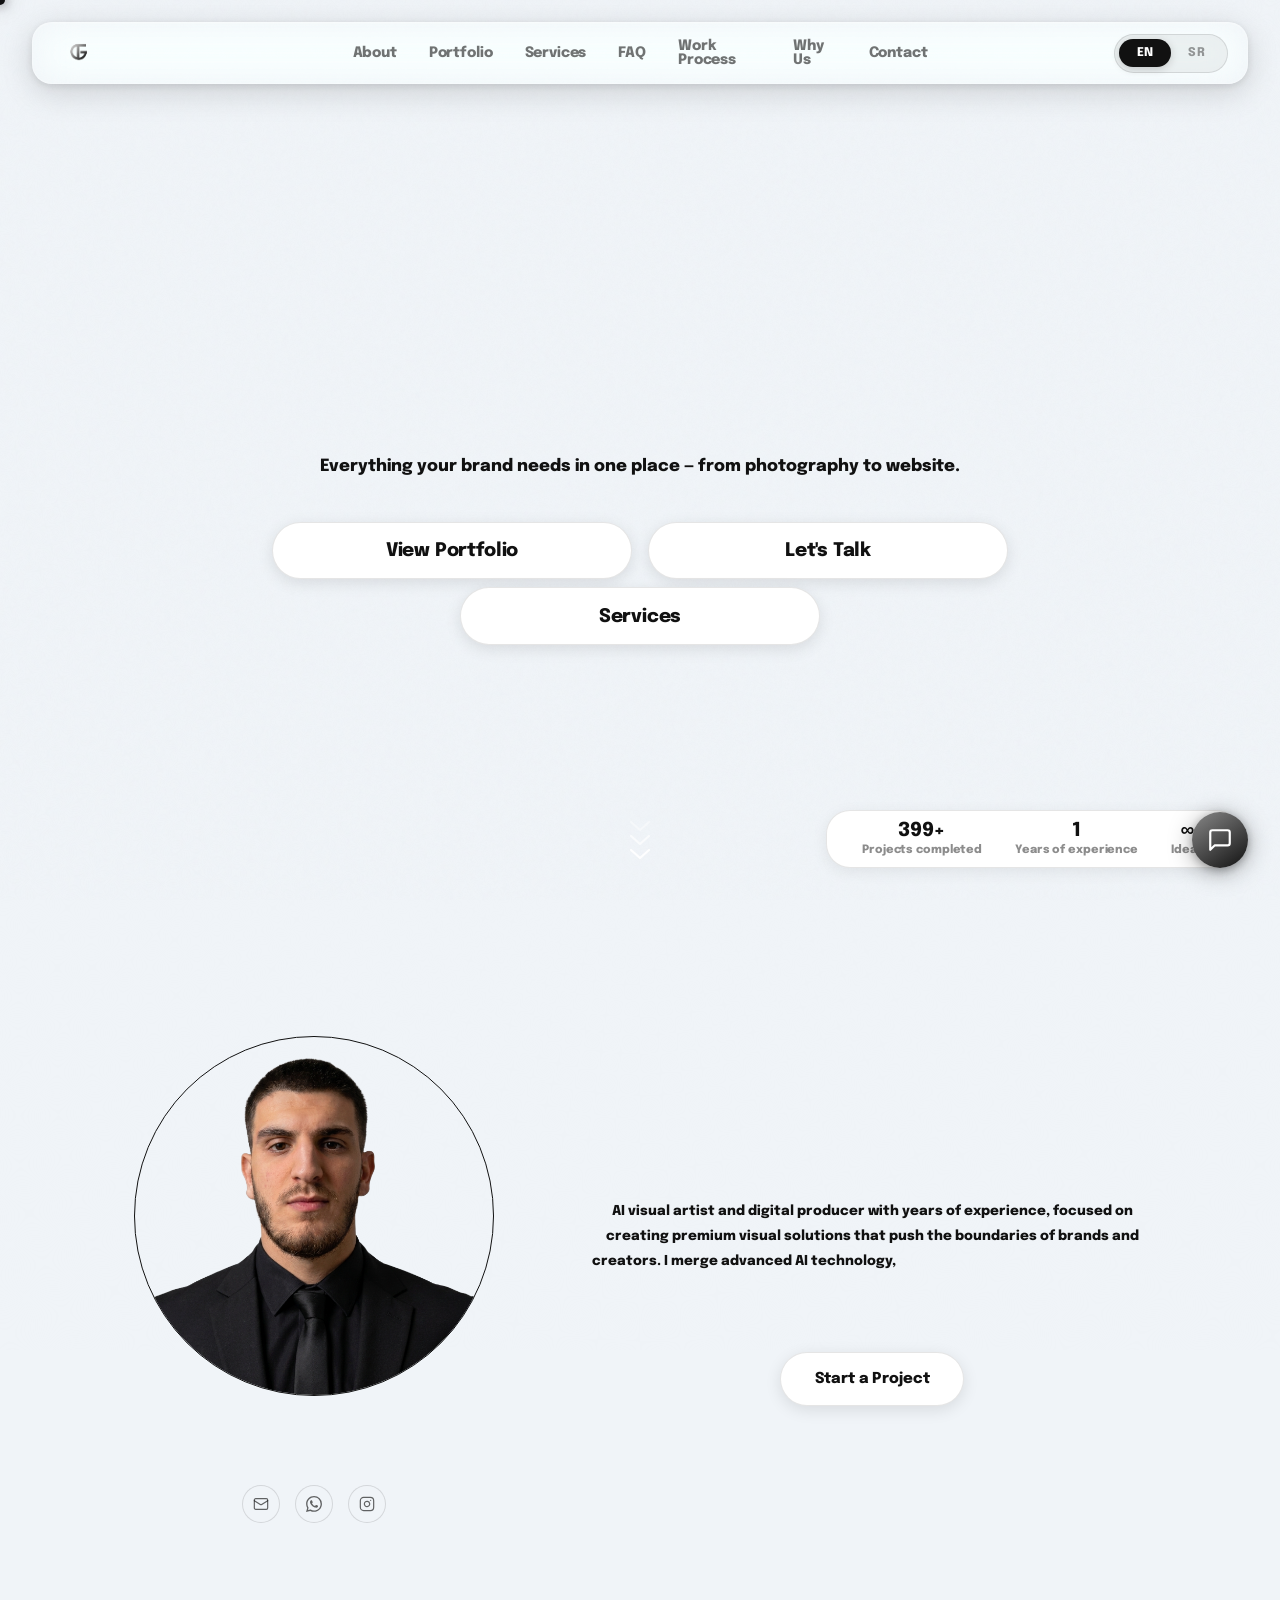
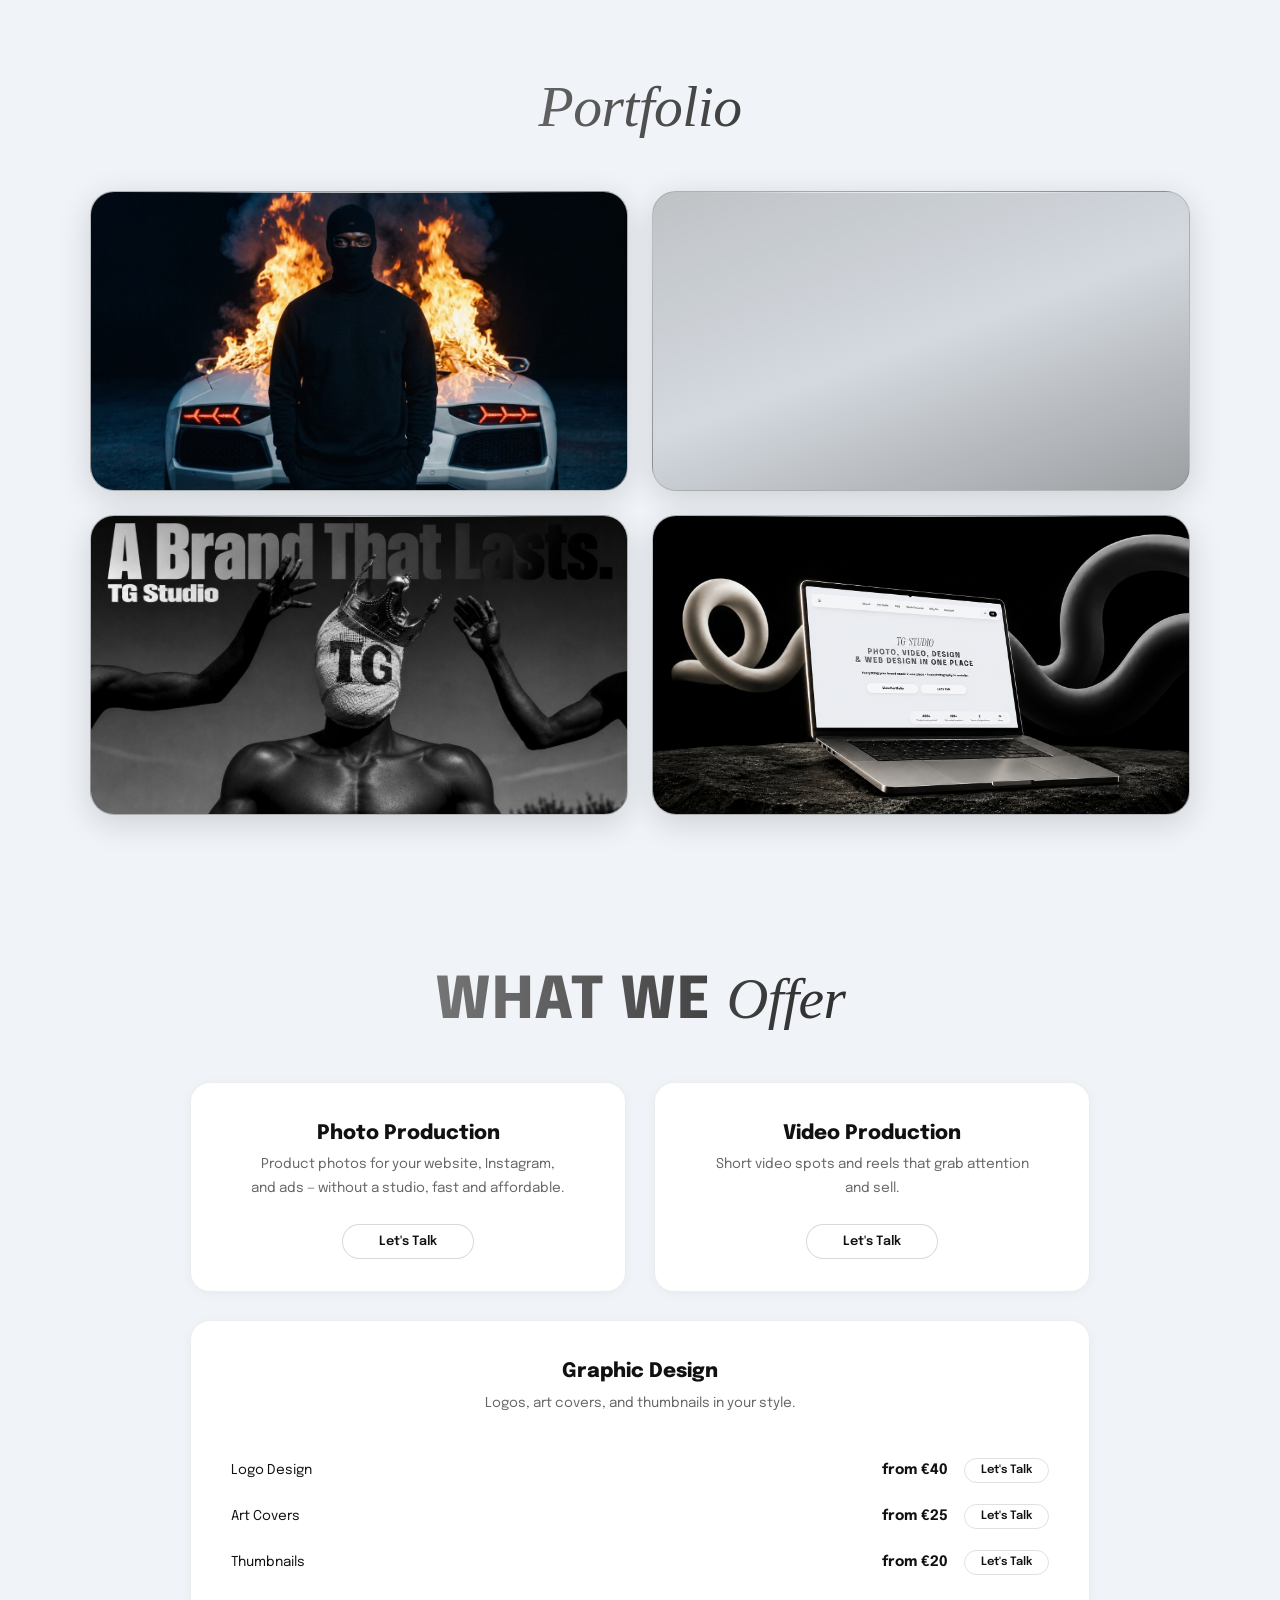
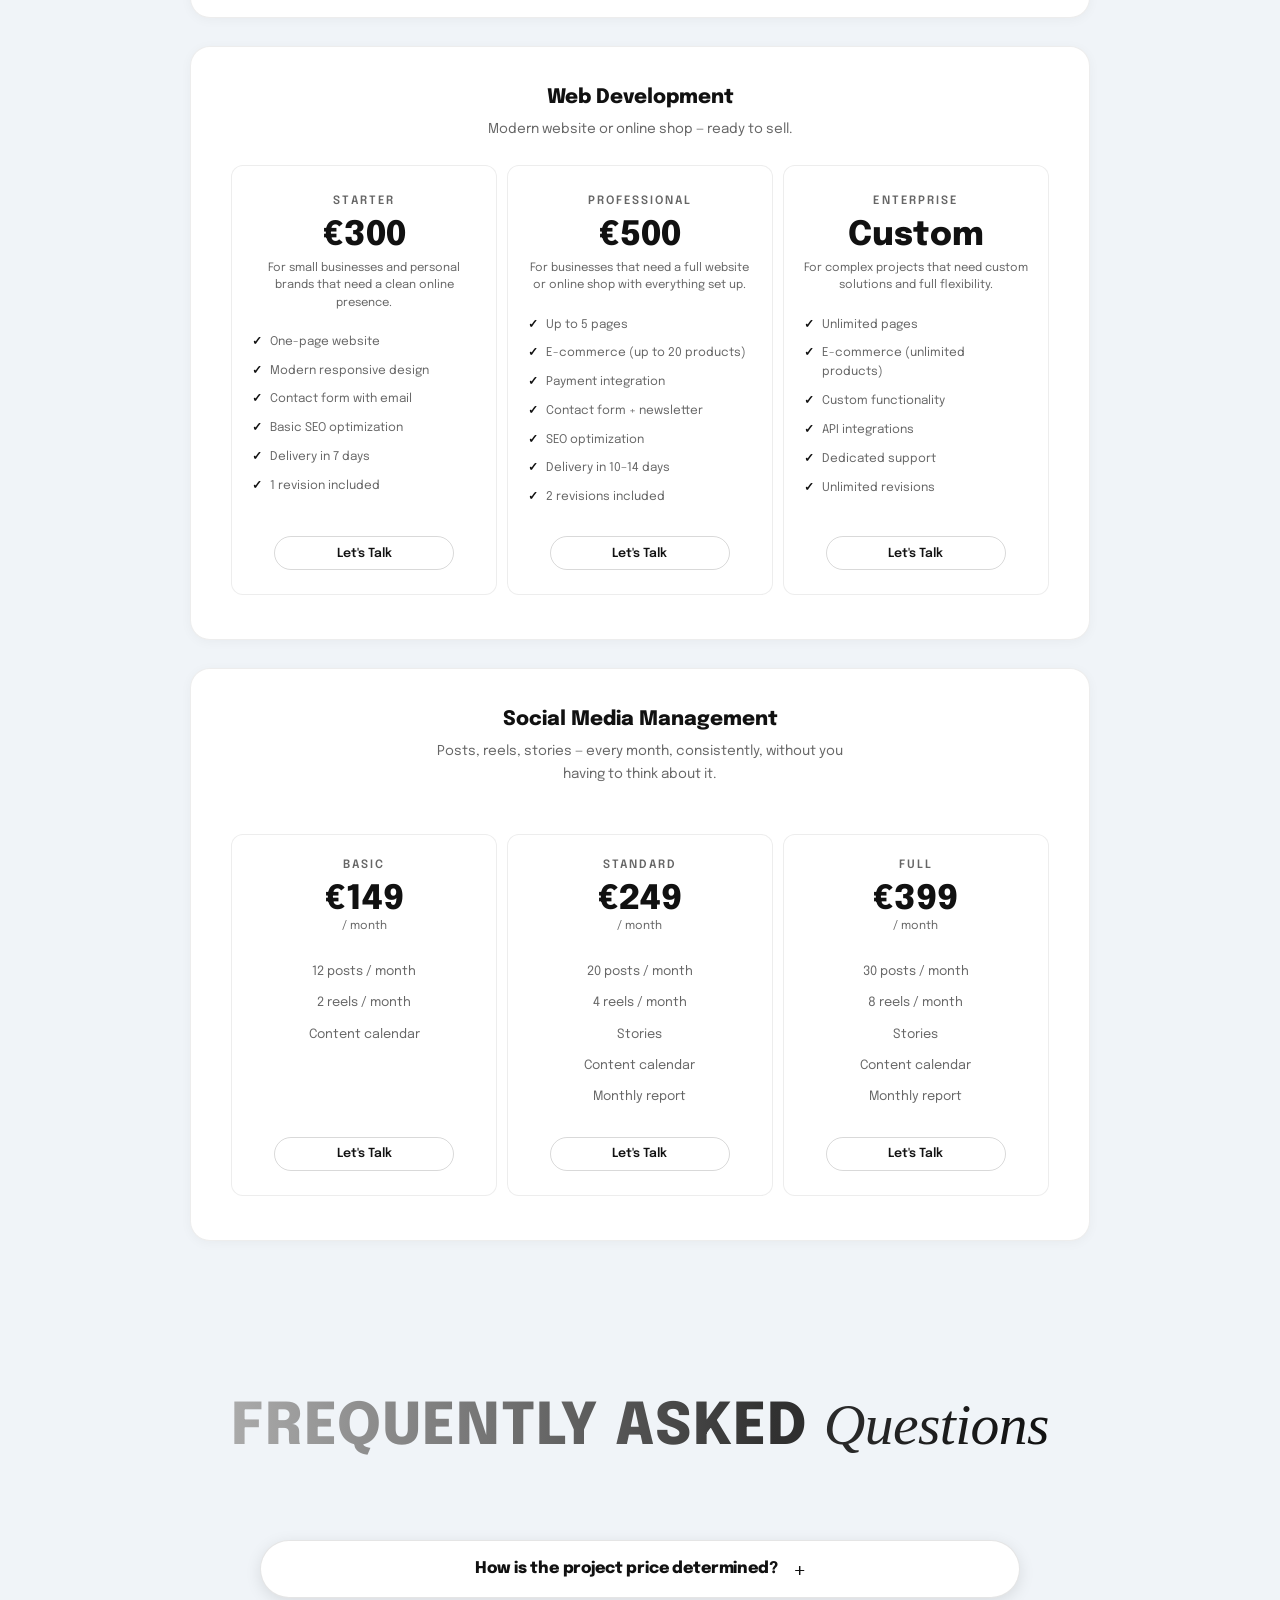
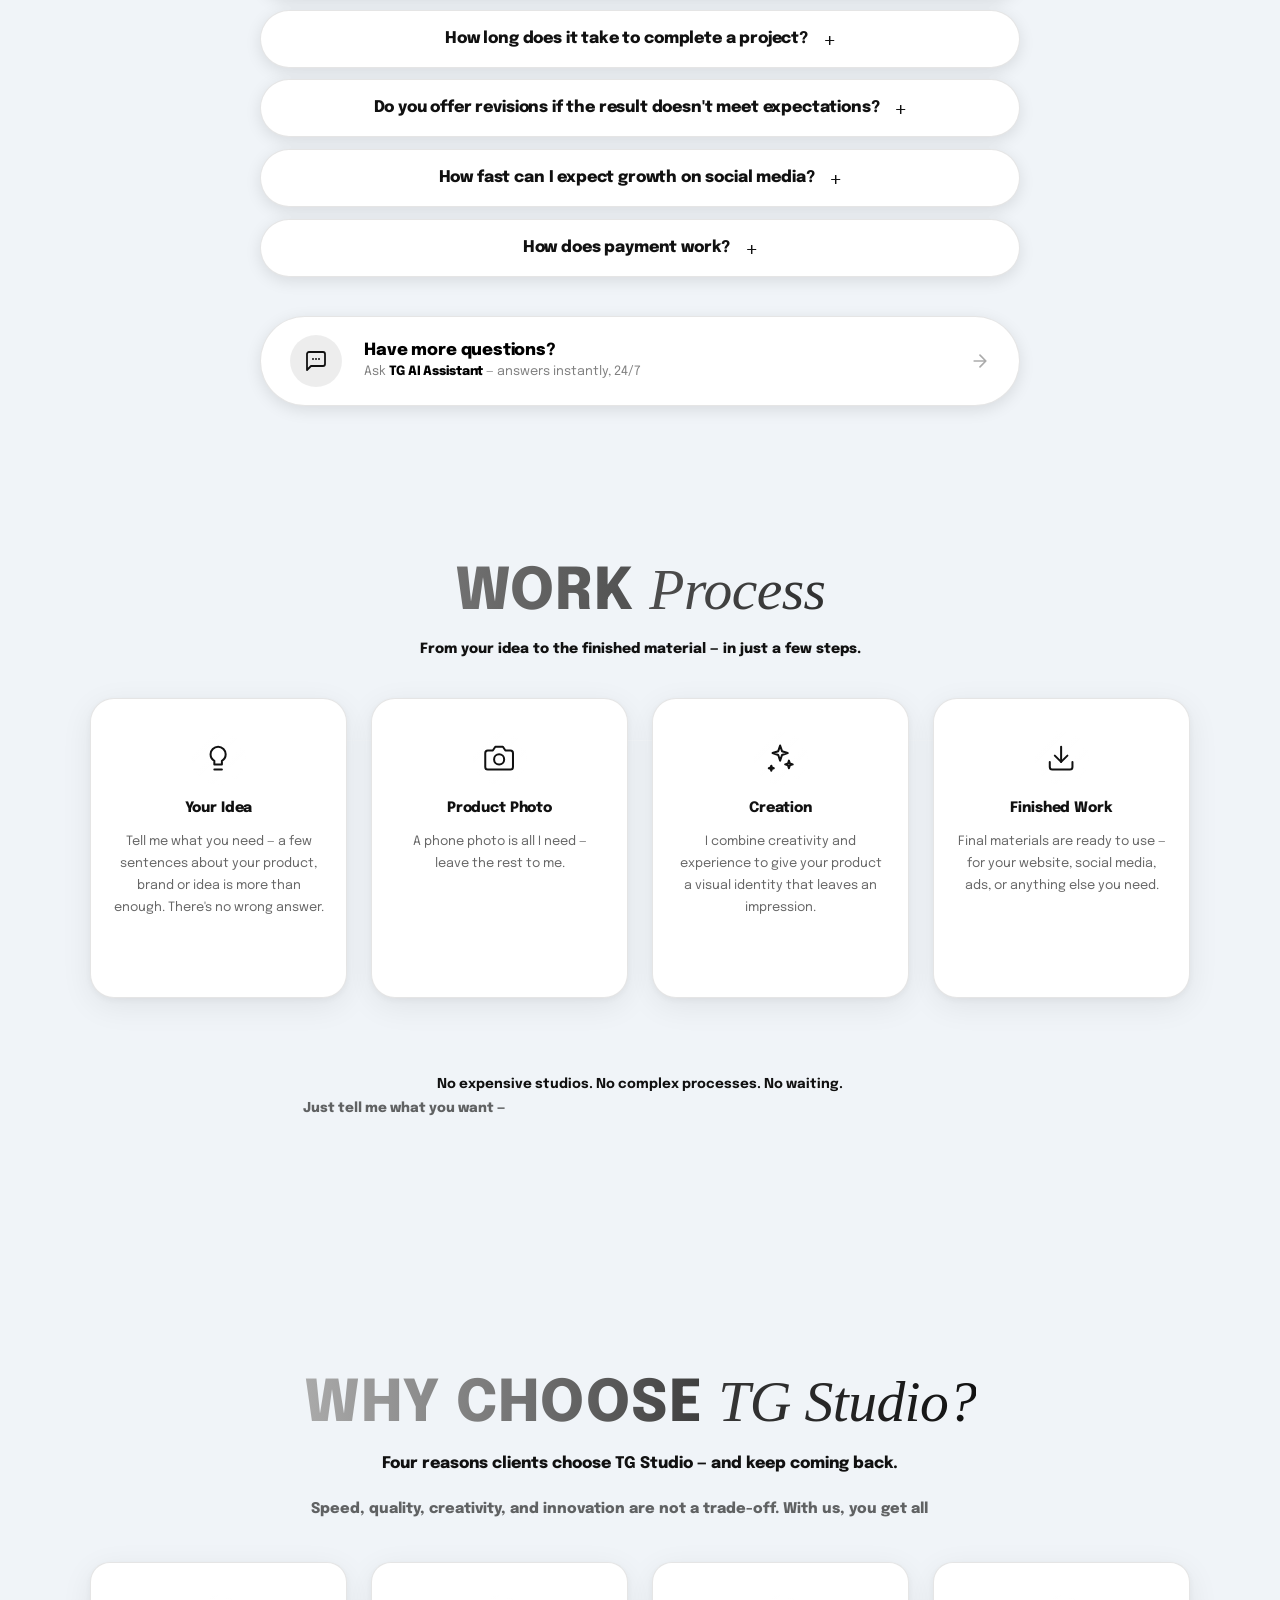
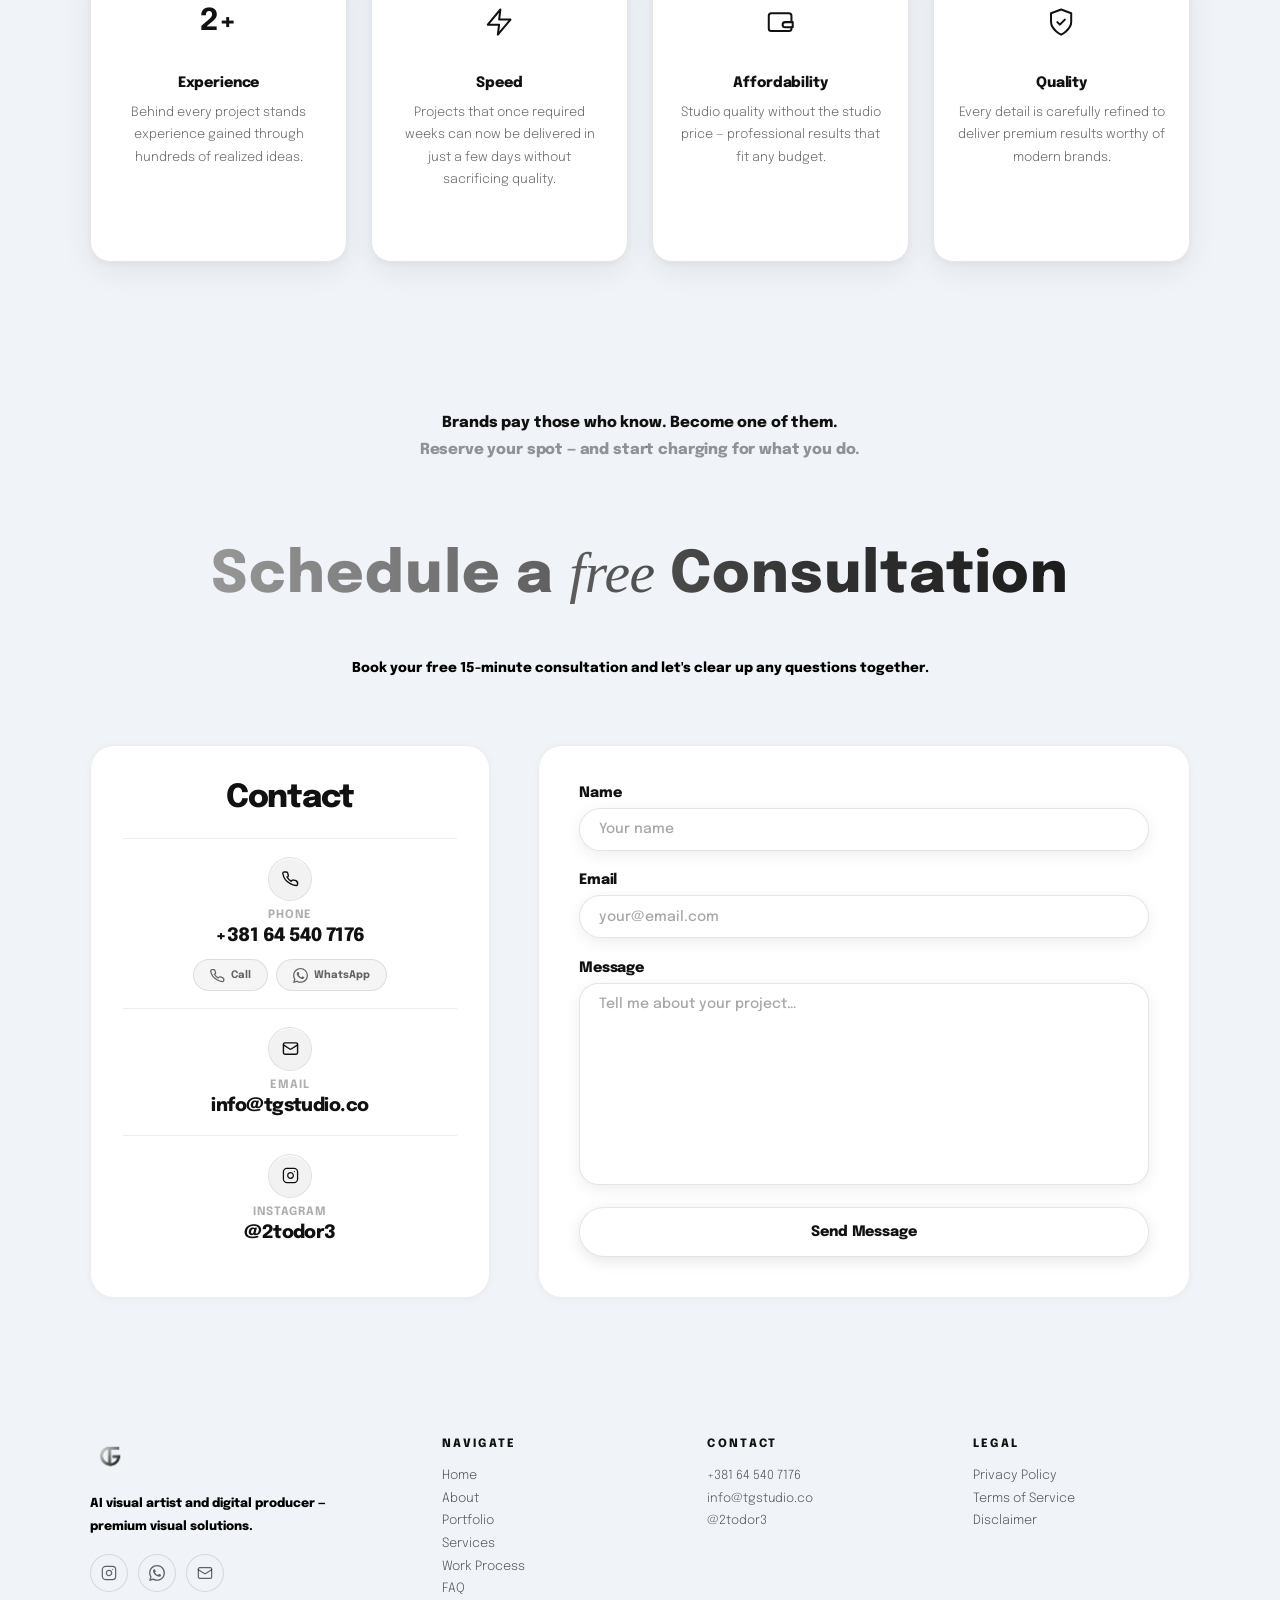
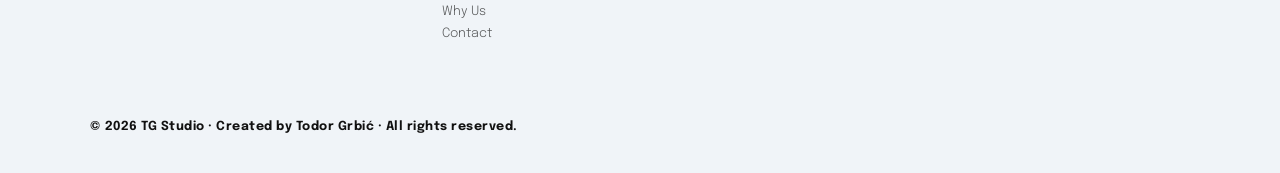
==== commit b7a6d3bc: "Remove hover animations from service boxes, add scroll reveal, update FAQ, remove dividers - Removed" ====
--- a/index.html
+++ b/index.html
@@ -4306,6 +4306,9 @@
                 <a href="#portfolio" class="btn-main" style="width:360px;white-space:nowrap;text-align:center;justify-content:center;"><span data-i18n="heroCta1">Pogledaj Radove</span></a>
                 <a href="#contact"   class="btn-ghost" style="width:360px;white-space:nowrap;text-align:center;justify-content:center;" data-i18n="heroCta2">Razgovarajmo</a>
             </div>
+            <div style="display:flex;justify-content:center;width:100%;margin-top:0.5rem;pointer-events:auto;">
+                <a href="#services" class="btn-ghost" style="width:360px;white-space:nowrap;text-align:center;justify-content:center;" data-i18n="heroCta3">Usluge</a>
+            </div>
         </div>
 
 
@@ -4333,11 +4336,6 @@
             <div class="hstat">
                 <div class="hstat-num"><span class="hstat-count" data-target="400" data-suffix="+">0</span></div>
                 <div class="hstat-label" data-i18n="statProjects">Uradjenih projekata</div>
-            </div>
-            <div class="hstat-divider"></div>
-            <div class="hstat">
-                <div class="hstat-num"><span class="hstat-count" data-target="100" data-suffix="+">0</span></div>
-                <div class="hstat-label" data-i18n="statStudents">Edukovanih kreatora</div>
             </div>
             <div class="hstat-divider"></div>
             <div class="hstat">
@@ -4587,7 +4585,7 @@
             flex-direction: column;
             align-items: center;
         }
-        .svc-box:hover { box-shadow: 0 6px 24px rgba(0,0,0,0.08); transform: translateY(-2px); }
+        .svc-box:hover { box-shadow: none; transform: none; }
         .svc-box-title {
             font-family: var(--font-display);
             font-size: 1.25rem;
@@ -4640,9 +4638,8 @@
             gap: 1rem;
             width: 100%;
             padding: 0.65rem 0.5rem;
-            border-bottom: 1px solid rgba(0,0,0,0.05);
-        }
-        .svc-sub-item:last-child { border-bottom: none; }
+        }
+
         .svc-sub-name {
             font-family: var(--font-sans);
             font-size: 0.85rem;
@@ -4695,7 +4692,7 @@
             align-items: center;
             justify-content: center;
         }
-        .smm-pkg:hover { transform: translateY(-3px); box-shadow: 0 6px 20px rgba(0,0,0,0.06); }
+        .smm-pkg:hover { transform: none; box-shadow: none; }
         .smm-pkg-name {
             font-family: var(--font-display);
             font-size: 0.72rem;
@@ -4895,19 +4892,19 @@
             </div>
             <div class="services-grid">
                 <!-- 01 Photo Production -->
-                <div class="svc-box reveal">
+                <div class="svc-box reveal" style="transition-delay:0.05s;">
                     <div class="svc-box-title" data-i18n="svcPhotoTitle">Photo Production</div>
                     <div class="svc-box-desc" data-i18n="svcPhotoDesc">Product photos for your website, Instagram, and ads — without a studio, fast and affordable.</div>
                     <a href="#contact" class="svc-box-cta" data-i18n="svcScheduleCall">Let's Talk</a>
                 </div>
                 <!-- 02 Video Production -->
-                <div class="svc-box reveal">
+                <div class="svc-box reveal" style="transition-delay:0.15s;">
                     <div class="svc-box-title" data-i18n="svcVideoTitle">Video Production</div>
                     <div class="svc-box-desc" data-i18n="svcVideoDesc">Short video spots and reels that grab attention and sell.</div>
                     <a href="#contact" class="svc-box-cta" data-i18n="svcScheduleCall">Let's Talk</a>
                 </div>
                 <!-- 03 Graphic Design -->
-                <div class="svc-box reveal" style="grid-column: 1 / -1;">
+                <div class="svc-box reveal" style="grid-column: 1 / -1; transition-delay:0.25s;">
                     <div class="svc-box-title" data-i18n="svcDesignTitle">Graphic Design</div>
                     <div class="svc-box-desc" data-i18n="svcDesignDesc">Logos, art covers, and thumbnails in your style.</div>
                     <div style="margin-top:0.5rem;width:100%;">
@@ -4929,7 +4926,7 @@
                     </div>
                 </div>
                 <!-- 04 Web Development (full width with pricing tiers) -->
-                <div id="web-dev" class="svc-box svc-smm-full reveal" style="grid-column: 1 / -1;">
+                <div id="web-dev" class="svc-box svc-smm-full reveal" style="grid-column: 1 / -1; transition-delay:0.35s;">
                     <div class="svc-box-title" data-i18n="svcWebTitle">Web Development</div>
                     <div class="svc-box-desc" style="max-width:420px;" data-i18n="svcWebDesc">Modern website or online shop — ready to sell.</div>
                     <div class="web-pricing-grid">
@@ -4937,7 +4934,7 @@
                             <div class="web-tier-name" data-i18n="svcWebStarter">Starter</div>
                             <div class="web-tier-price">€300</div>
                             <div class="web-tier-desc" data-i18n="svcWebStarterDesc">For small businesses and personal brands that need a clean online presence.</div>
-                            <div class="web-tier-divider"></div>
+
                             <ul class="web-tier-features">
                                 <li data-i18n="svcWebS1">One-page website</li>
                                 <li data-i18n="svcWebS2">Modern responsive design</li>
@@ -4952,7 +4949,7 @@
                             <div class="web-tier-name" data-i18n="svcWebPro">Professional</div>
                             <div class="web-tier-price">€500</div>
                             <div class="web-tier-desc" data-i18n="svcWebProDesc">For businesses that need a full website or online shop with everything set up.</div>
-                            <div class="web-tier-divider"></div>
+
                             <ul class="web-tier-features">
                                 <li data-i18n="svcWebP1">Up to 5 pages</li>
                                 <li data-i18n="svcWebP2">E-commerce (up to 20 products)</li>
@@ -4968,7 +4965,7 @@
                             <div class="web-tier-name" data-i18n="svcWebEnterprise">Enterprise</div>
                             <div class="web-tier-price" data-i18n="svcWebEnterprisePrice">Custom</div>
                             <div class="web-tier-desc" data-i18n="svcWebEnterpriseDesc">For complex projects that need custom solutions and full flexibility.</div>
-                            <div class="web-tier-divider"></div>
+
                             <ul class="web-tier-features">
                                 <li data-i18n="svcWebE1">Unlimited pages</li>
                                 <li data-i18n="svcWebE2">E-commerce (unlimited products)</li>
@@ -4982,7 +4979,7 @@
                     </div>
                 </div>
                 <!-- 05 Social Media Management (full width) -->
-                <div class="svc-box svc-smm-full reveal">
+                <div class="svc-box svc-smm-full reveal" style="transition-delay:0.45s;">
                     <div class="svc-box-title" data-i18n="svcSmmTitle">Social Media Management</div>
                     <div class="svc-box-desc" style="max-width:420px;" data-i18n="svcSmmDesc">Posts, reels, stories — every month, consistently, without you having to think about it.</div>
                     <div class="smm-grid">
@@ -4990,7 +4987,7 @@
                             <div class="smm-pkg-name" data-i18n="svcSmmBasic">Basic</div>
                             <div class="smm-pkg-price">€149</div>
                             <div class="smm-pkg-period" data-i18n="svcSmmMonth">/ month</div>
-                            <div class="smm-pkg-divider"></div>
+
                             <ul class="smm-pkg-features">
                                 <li data-i18n="svcSmmB1">12 posts / month</li>
                                 <li data-i18n="svcSmmB2">2 reels / month</li>
@@ -5002,7 +4999,7 @@
                             <div class="smm-pkg-name" data-i18n="svcSmmStandard">Standard</div>
                             <div class="smm-pkg-price">€249</div>
                             <div class="smm-pkg-period" data-i18n="svcSmmMonth">/ month</div>
-                            <div class="smm-pkg-divider"></div>
+
                             <ul class="smm-pkg-features">
                                 <li data-i18n="svcSmmS1">20 posts / month</li>
                                 <li data-i18n="svcSmmS2">4 reels / month</li>
@@ -5016,7 +5013,7 @@
                             <div class="smm-pkg-name" data-i18n="svcSmmFull">Full</div>
                             <div class="smm-pkg-price">€399</div>
                             <div class="smm-pkg-period" data-i18n="svcSmmMonth">/ month</div>
-                            <div class="smm-pkg-divider"></div>
+
                             <ul class="smm-pkg-features">
                                 <li data-i18n="svcSmmF1">30 posts / month</li>
                                 <li data-i18n="svcSmmF2">8 reels / month</li>
@@ -5068,11 +5065,11 @@
                 </div>
                 <div class="faq-item glass" data-faq>
                     <button class="faq-question">
-                        <span class="faq-q-text" data-i18n="faq4Q">Can you create custom AI content for my brand?</span>
+                        <span class="faq-q-text" data-i18n="faq4Q">Koliko brzo mogu da očekujem rast na društvenim mrežama?</span>
                         <span class="faq-icon">+</span>
                     </button>
                     <div class="faq-answer">
-                        <div class="faq-answer-inner" data-i18n="faq4A">Absolutely. Every project is tailored specifically to your brand identity and goals.</div>
+                        <div class="faq-answer-inner" data-i18n="faq4A">Realni rezultati se vide nakon 1 do 2 meseca konzistentnog rada. Prve promene u engagementu primećujete već posle prve ili druge nedelje.</div>
                     </div>
                 </div>
                 <div class="faq-item glass" data-faq>
@@ -5994,7 +5991,7 @@
                 heroTitle1: '<span id="hero-todor">TG STUDIO</span>',
                 heroTitle2: 'PHOTO, VIDEO, DESIGN &amp; WEB DESIGN IN ONE PLACE',
                 heroSub: 'Everything your brand needs in one place — from photography to website.',
-                heroCta1: 'View Portfolio', heroCta2: "Let's Talk",
+                heroCta1: 'View Portfolio', heroCta2: "Let's Talk", heroCta3: 'Services',
                 statProjects: 'Projects completed', statSatisfaction: 'Client satisfaction', statYears: 'Years of experience', statIdeas: 'Ideas', statStudents: 'Educated creators',
                 heroFooterAvail: 'Available for projects',
                 scrollDown: 'Scroll',
@@ -6030,8 +6027,8 @@
                 faq2A: 'It depends on the project — but always faster than you expect. Most work is done in 1–3 days. More complex projects like video production or full branding take 4–7 days, with clear deadlines from day one.',
                 faq3Q: 'Do you offer revisions if the result doesn\'t meet expectations?',
                 faq3A: 'Yes. Every project includes a revision round to ensure the final result is exactly what you envisioned. Your satisfaction is the priority.',
-                faq4Q: 'Can you create custom AI content for my brand?',
-                faq4A: 'Absolutely. Every project is tailored specifically to your brand identity and goals. From product photos to video ads — everything is made to match your vision.',
+                faq4Q: 'How fast can I expect growth on social media?',
+                faq4A: 'Real results are visible after 1 to 2 months of consistent work. First changes in engagement are noticeable within the first week or two.',
                 faq5Q: 'How does payment work?',
                 faq5A: 'After a detailed discussion about the project, I require a 50% advance payment before starting work. The remaining 50% is paid upon delivery of the final result that meets the agreed requirements.',
                 // Why
@@ -6245,7 +6242,7 @@
                 heroTitle1: '<span id="hero-todor">TG STUDIO</span>',
                 heroTitle2: 'FOTO, VIDEO, DIZAJN I WEB DIZAJN NA JEDNOM MESTU',
                 heroSub: 'Sve što tvoj brend treba na jednom mestu — od fotografije do websajta.',
-                heroCta1: 'Pogledaj radove', heroCta2: 'Razgovarajmo',
+                heroCta1: 'Pogledaj radove', heroCta2: 'Razgovarajmo', heroCta3: 'Usluge',
                 statProjects: 'Urađenih projekata', statSatisfaction: 'Zadovoljnost klijenata', statYears: 'Godine iskustva', statIdeas: 'Ideja', statStudents: 'Edukovanih kreatora',
                 heroFooterAvail: 'Dostupni za projekte',
                 scrollDown: 'Skroluj',
@@ -6281,8 +6278,8 @@
                 faq2A: 'Zavisi od projekta — ali uvek brže nego što očekuješ. Većina radova gotova je za 1–3 dana. Kompleksniji projekti poput video produkcije ili kompletnog brenda idu 4–7 dana, uz jasne rokove od prvog dana.',
                 faq3Q: 'Da li nudite ispravke ako rezultat ne odgovara očekivanjima?',
                 faq3A: 'Da. Svaki projekat uključuje krug ispravki kako bi finalni rezultat bio tačno onakav kakav si zamislio. Tvoje zadovoljstvo je prioritet.',
-                faq4Q: 'Da li možete da napravite prilagođen AI sadržaj za moj brend?',
-                faq4A: 'Apsolutno. Svaki projekat je prilagođen specifično vašem brend identitetu i ciljevima. Od product fotki do video reklama — sve je napravljeno da odgovara vašoj viziji.',
+                faq4Q: 'Koliko brzo mogu da očekujem rast na društvenim mrežama?',
+                faq4A: 'Realni rezultati se vide nakon 1 do 2 meseca konzistentnog rada. Prve promene u engagementu primećujete već posle prve ili druge nedelje.',
                 faq5Q: 'Kako funkcioniše naplata?',
                 faq5A: 'Nakon detaljnog dogovora o projektu, tražim avans od 50% pre početka rada. Preostalih 50% se plaća po isporuci finalnog rezultata koji odgovara dogovorenim zahtevima.',
                 // Why
@@ -6642,13 +6639,19 @@
             });
         });
 
-        // Scroll reveal — sve odmah vidljivo
-        document.querySelectorAll('.reveal').forEach(function(el) {
-            el.classList.add('visible');
-            el.style.opacity = '1';
-            el.style.transform = 'none';
-            el.style.transition = 'none';
-        });
+        // Scroll reveal — IntersectionObserver
+        (function(){
+            var revealEls = document.querySelectorAll('.reveal');
+            var revObs = new IntersectionObserver(function(entries){
+                entries.forEach(function(entry){
+                    if(entry.isIntersecting){
+                        entry.target.classList.add('visible');
+                        revObs.unobserve(entry.target);
+                    }
+                });
+            }, { threshold: 0.15, rootMargin: '-30px' });
+            revealEls.forEach(function(el){ revObs.observe(el); });
+        })();
         document.querySelectorAll('.pf-from-left, .pf-from-right').forEach(function(el) {
             el.classList.add('pf-in');
             el.style.opacity = '1';
@@ -9516,7 +9519,8 @@
         '.about-avatar-wrap', '.about-social-row',
         '.scroll-indicator',
         '.faq-ai-card',
-        '#edu7-card', '#edu-pricing'
+        '#edu7-card', '#edu-pricing',
+        '.svc-box', '.svc-box-title', '.smm-pkg', '.web-tier'
     ];
     const els = document.querySelectorAll(selectors.join(','));
     els.forEach(el => {
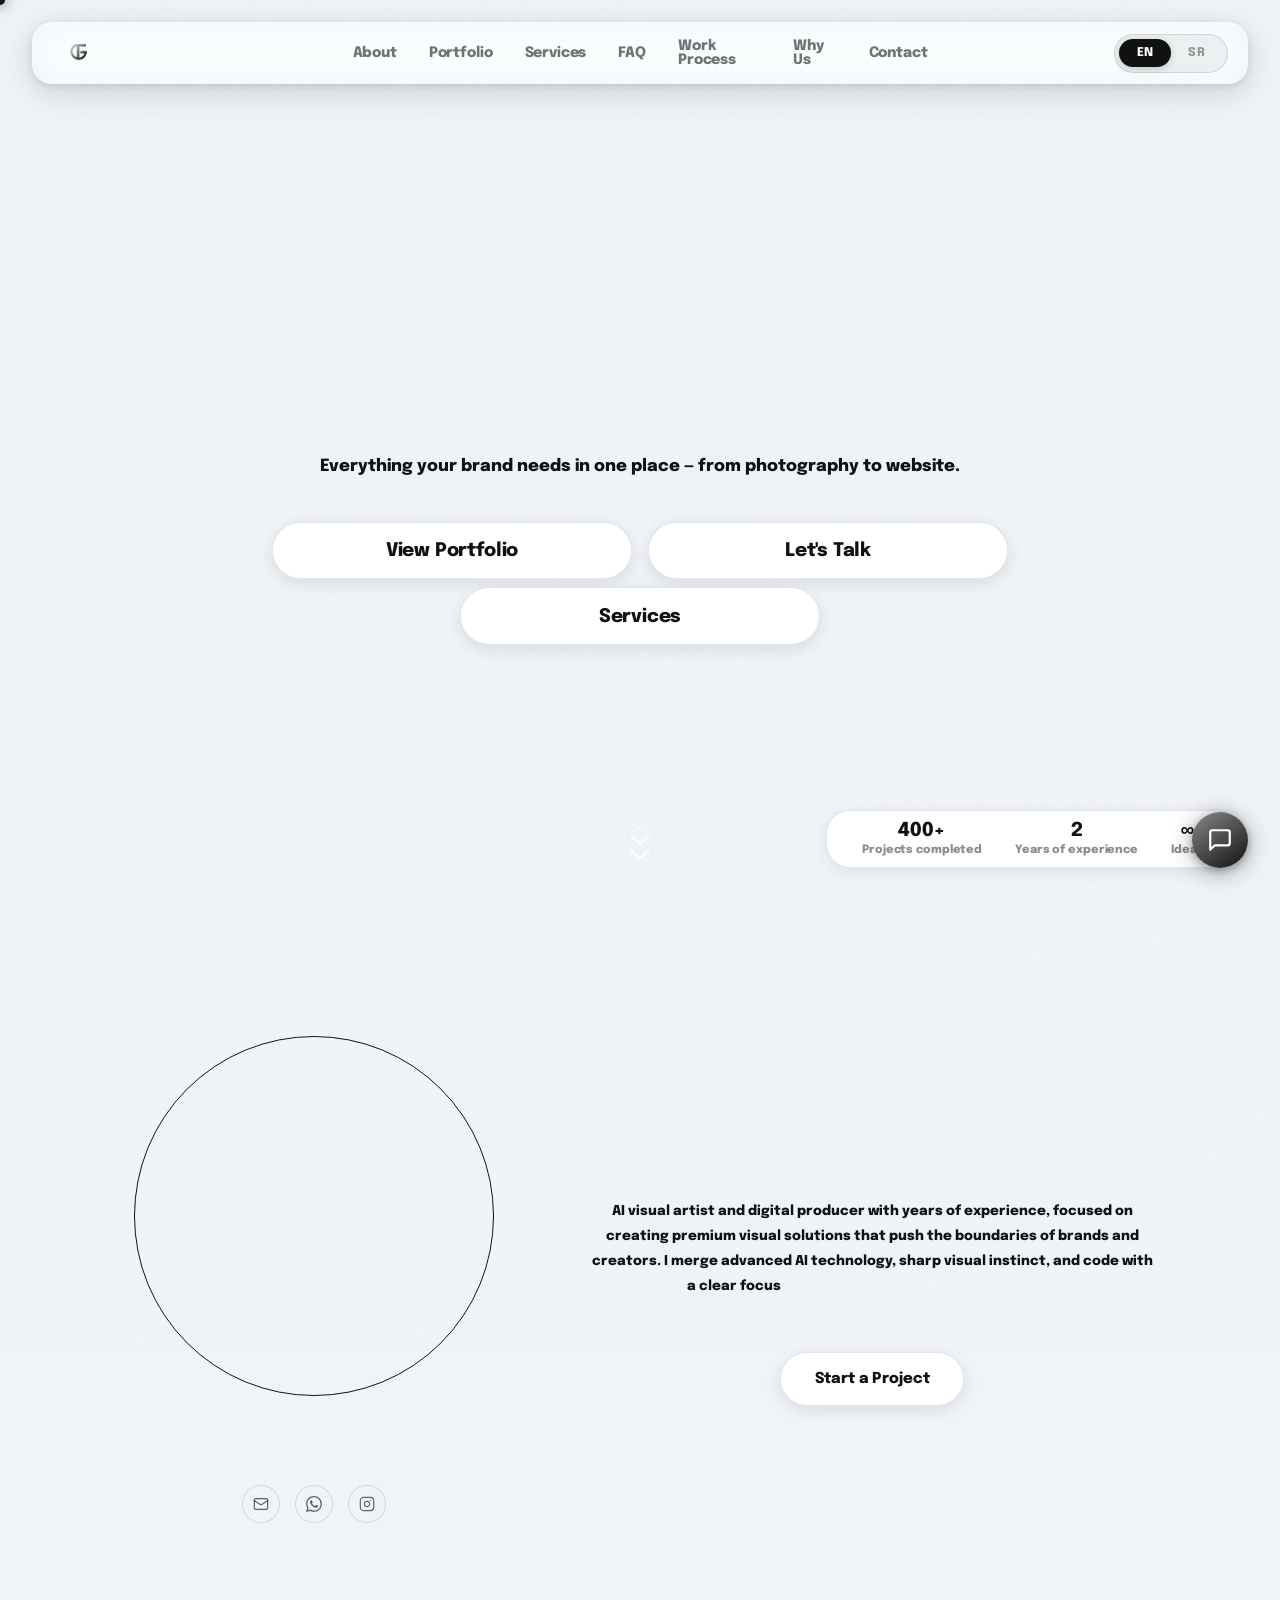
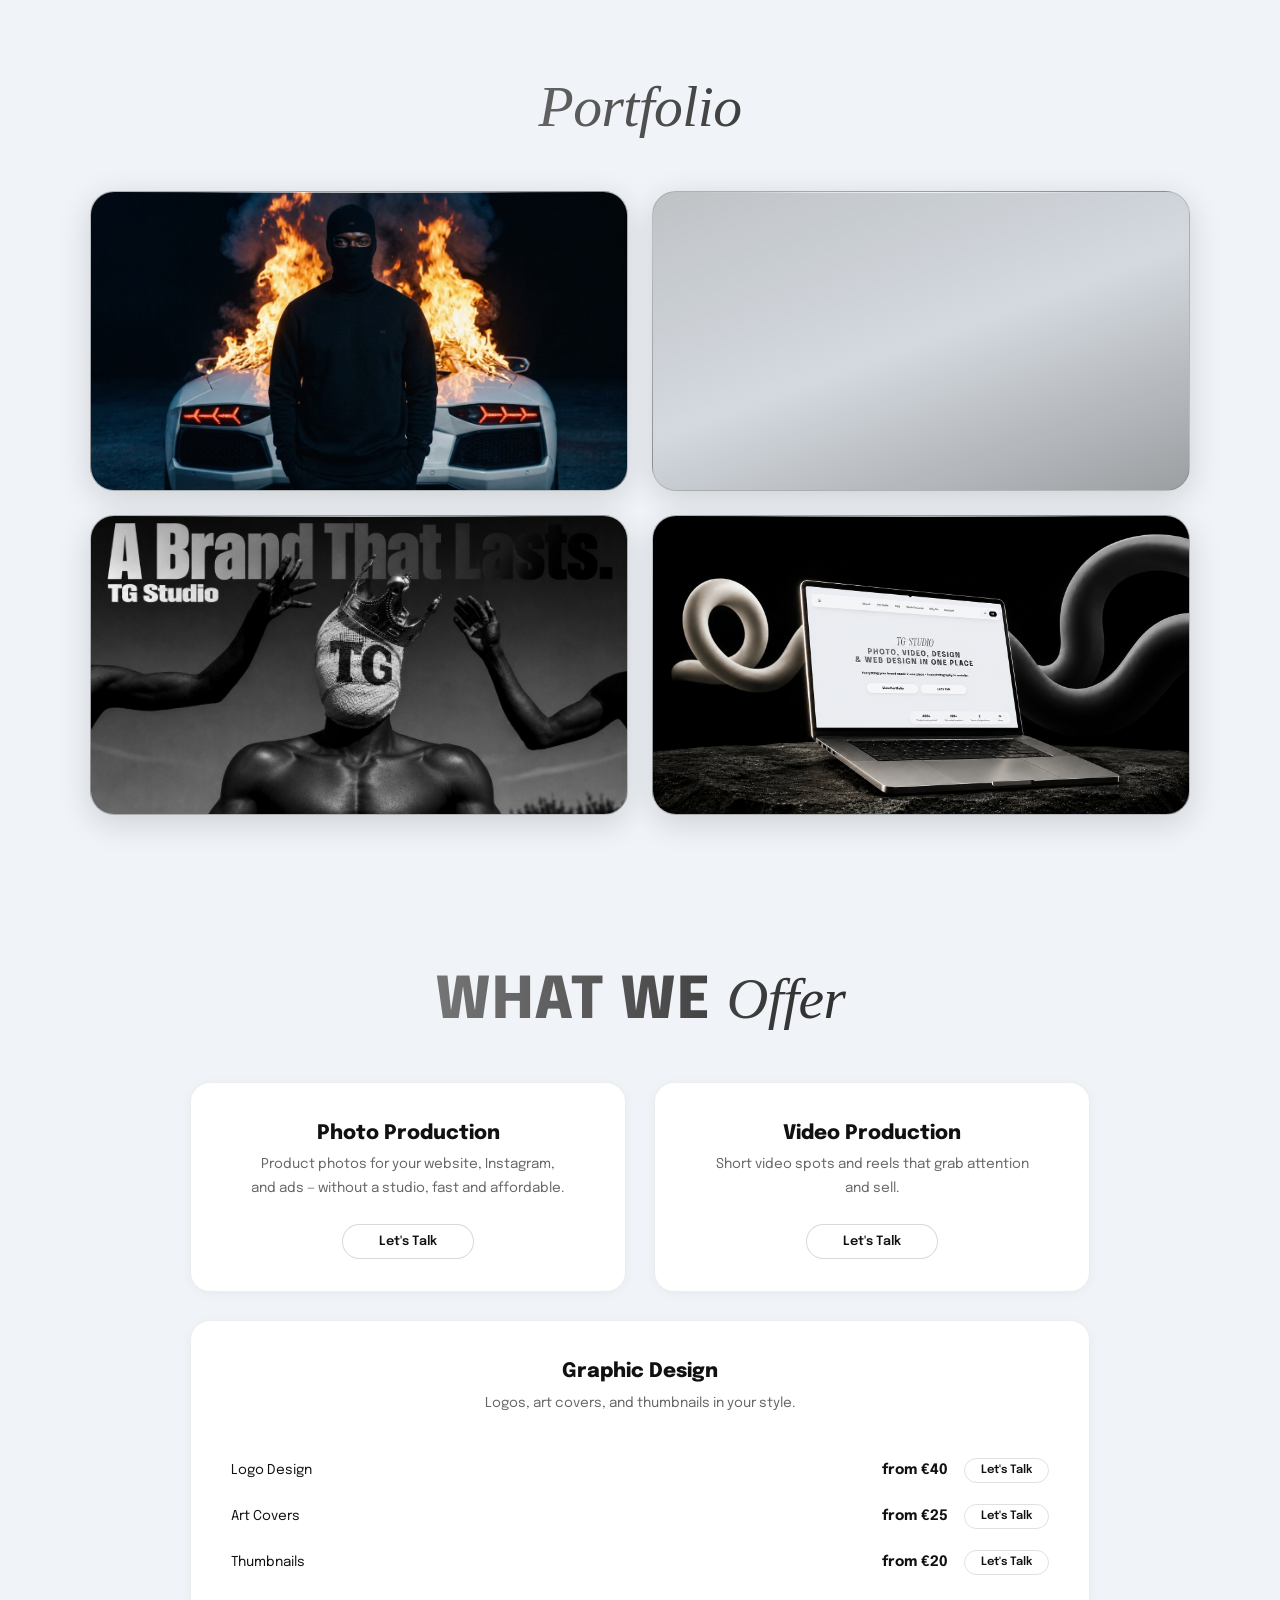
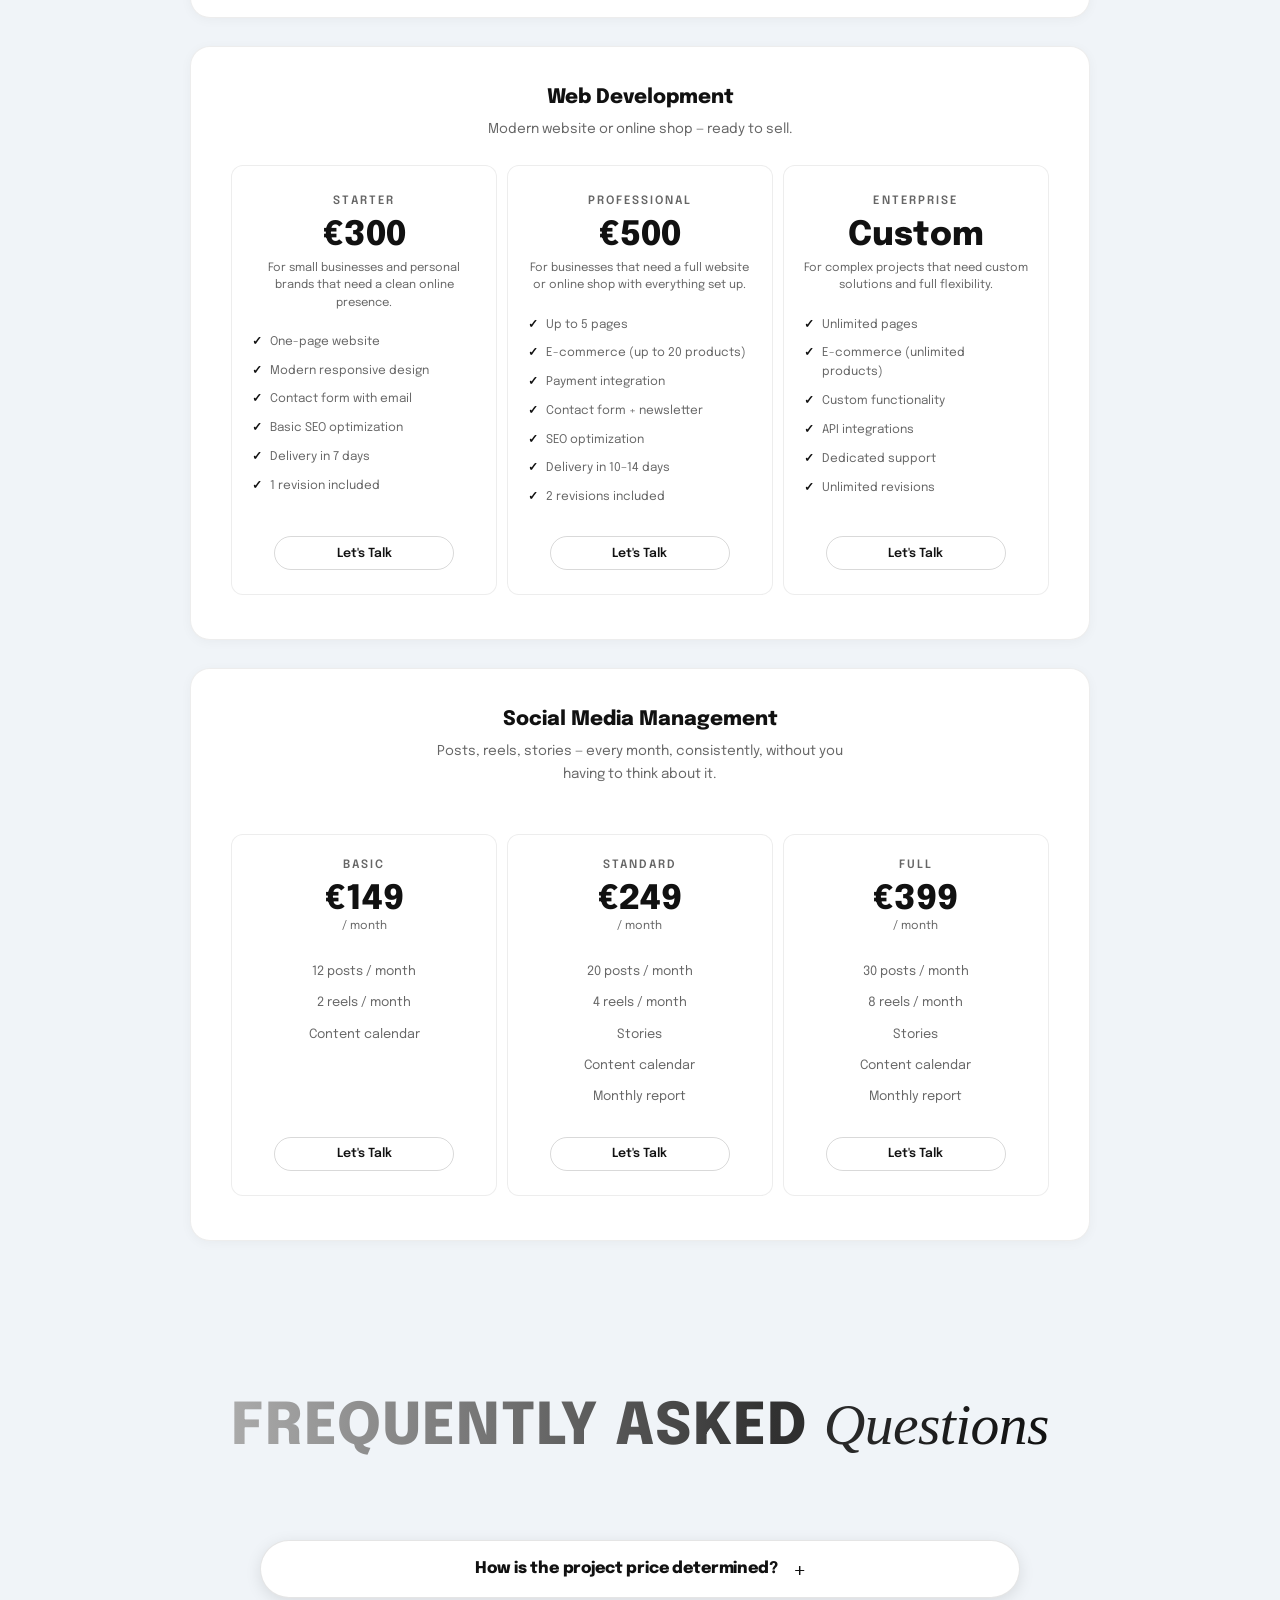
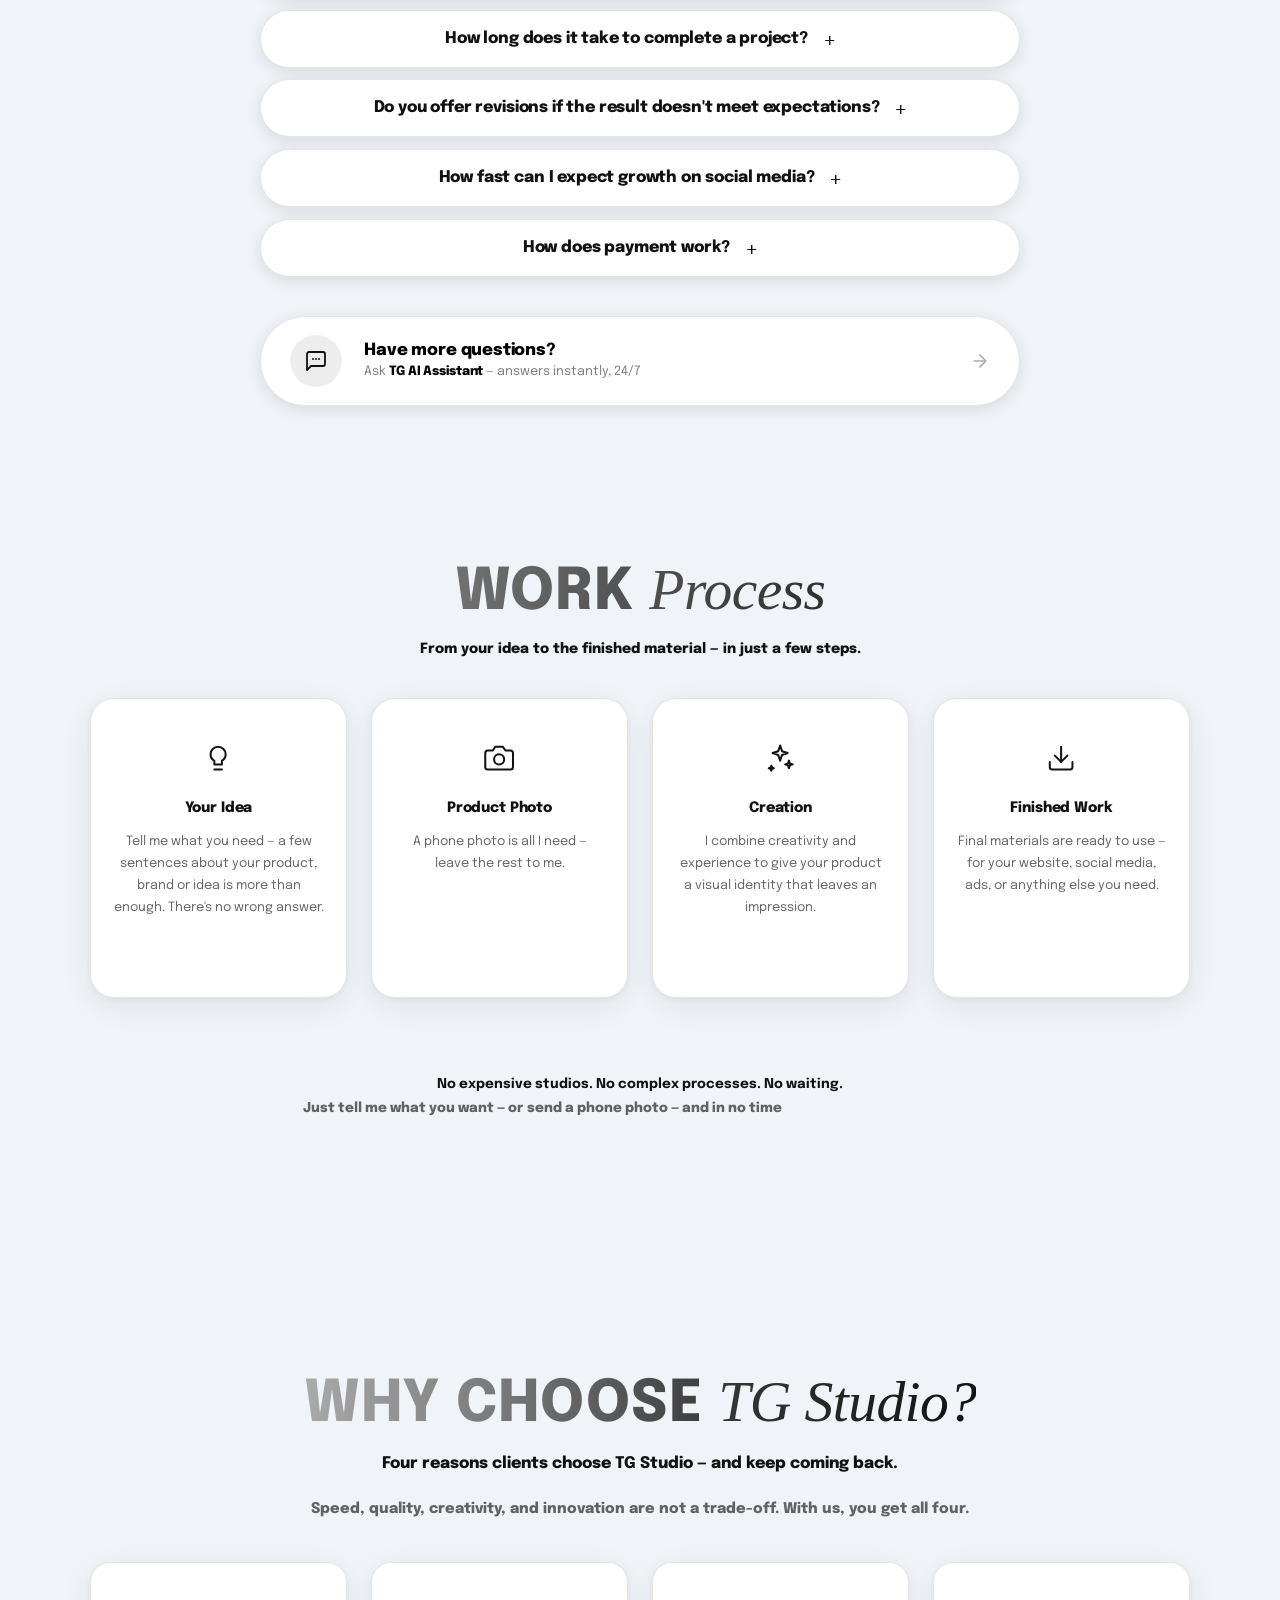
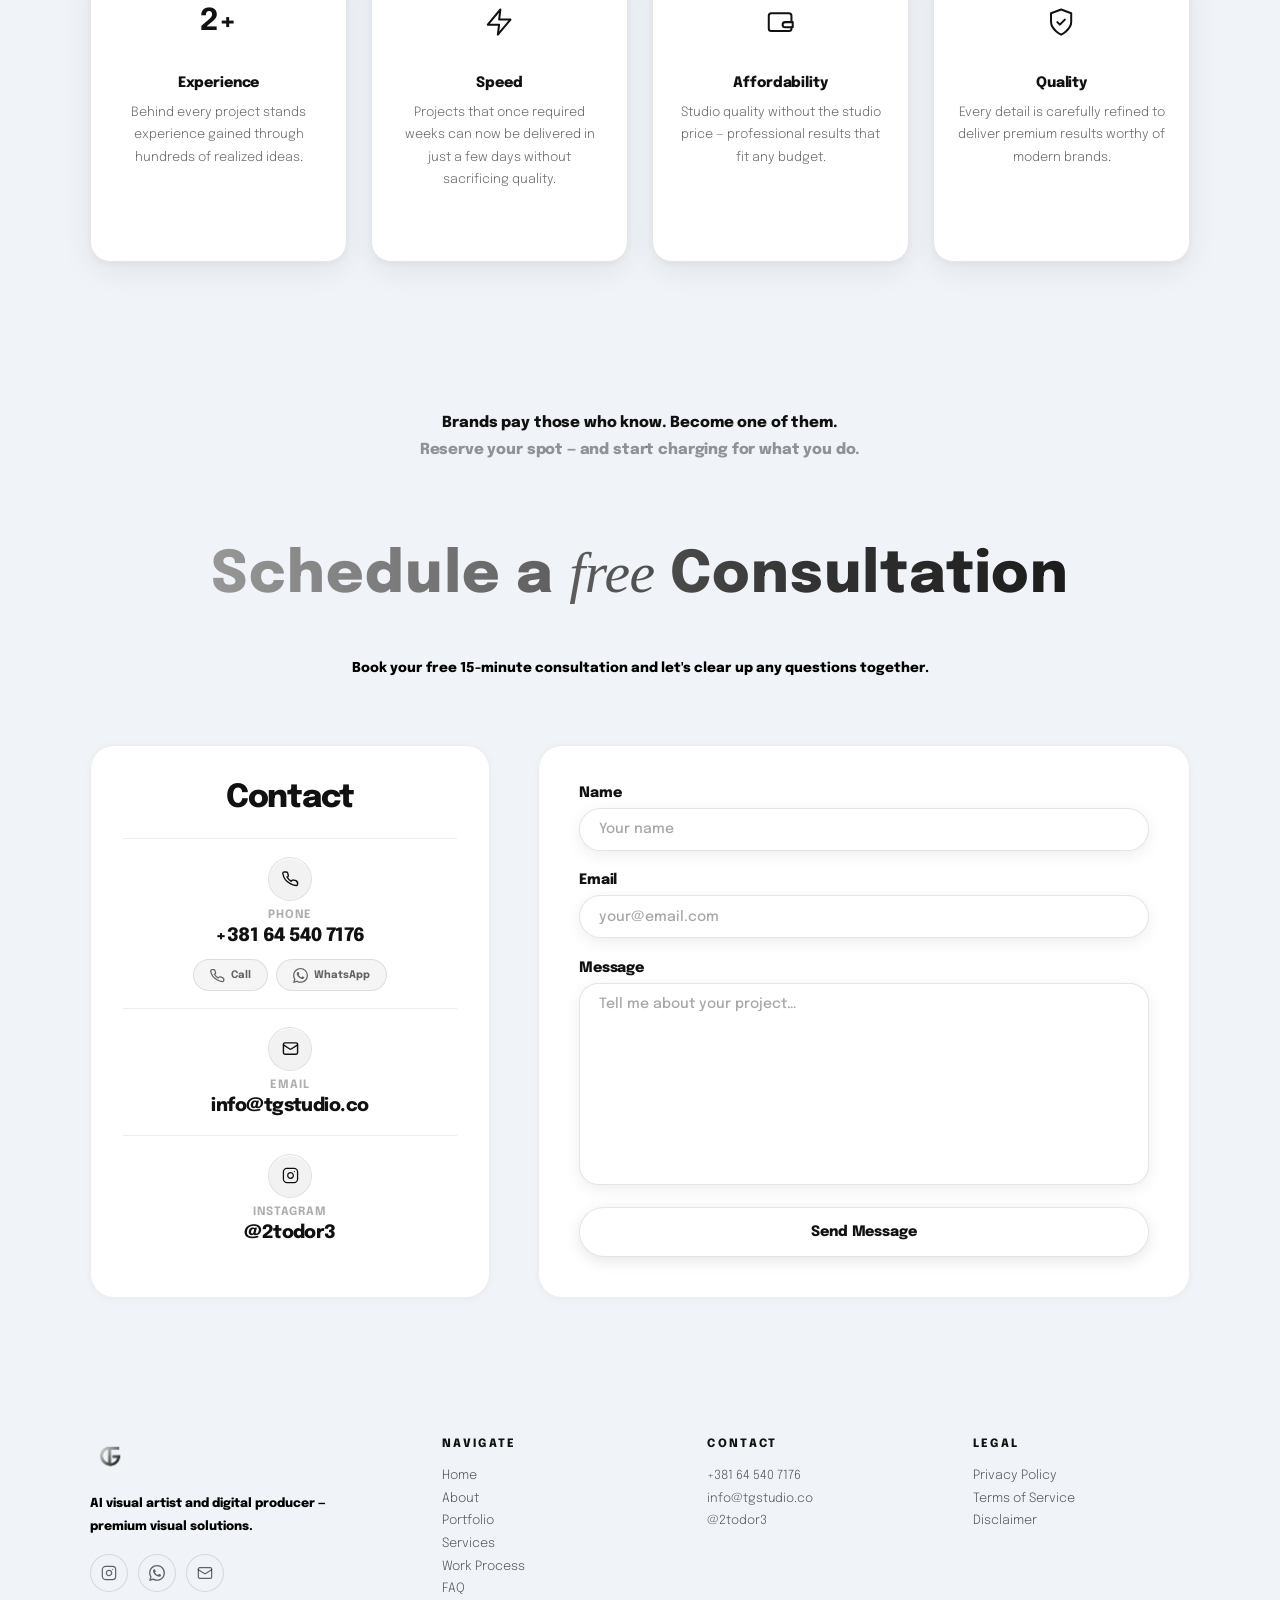
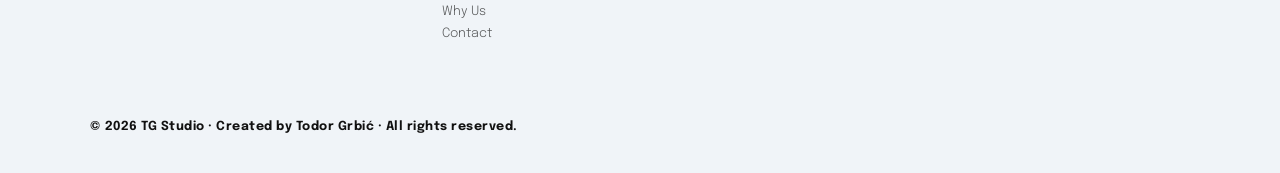
==== commit 3ee3fcb6: "Remove AI from title and og:title meta tags Co-Authored-By: Claude Opus 4.6 <noreply@anthropic.com>" ====
--- a/index.html
+++ b/index.html
@@ -3,7 +3,7 @@
 <head>
     <meta charset="UTF-8">
     <!-- OG Meta -->
-    <meta property="og:title" content="TG Studio — AI Product Photography, Video Production & Web Development">
+    <meta property="og:title" content="TG Studio — Product Photography, Video Production & Web Development">
     <meta property="og:description" content="AI-powered product photography, cinematic video, graphic design, web development & social media management. Professional results without a traditional studio. Fast, affordable, scalable.">
     <meta property="og:image" content="https://www.tgstudio.co/media/brand/logo.png">
     <meta property="og:url" content="https://www.tgstudio.co">
@@ -143,7 +143,7 @@
     <link rel="alternate" hreflang="en" href="https://www.tgstudio.co/">
     <link rel="alternate" hreflang="sr" href="https://www.tgstudio.co/">
     <link rel="alternate" hreflang="x-default" href="https://www.tgstudio.co/">
-    <title>TG Studio — AI Product Photography, Video Production, Web Development & Design</title>
+    <title>TG Studio — Product Photography, Video Production, Web Development & Design</title>
 
     <script type="text/javascript">
     (function(c,l,a,r,i,t,y){
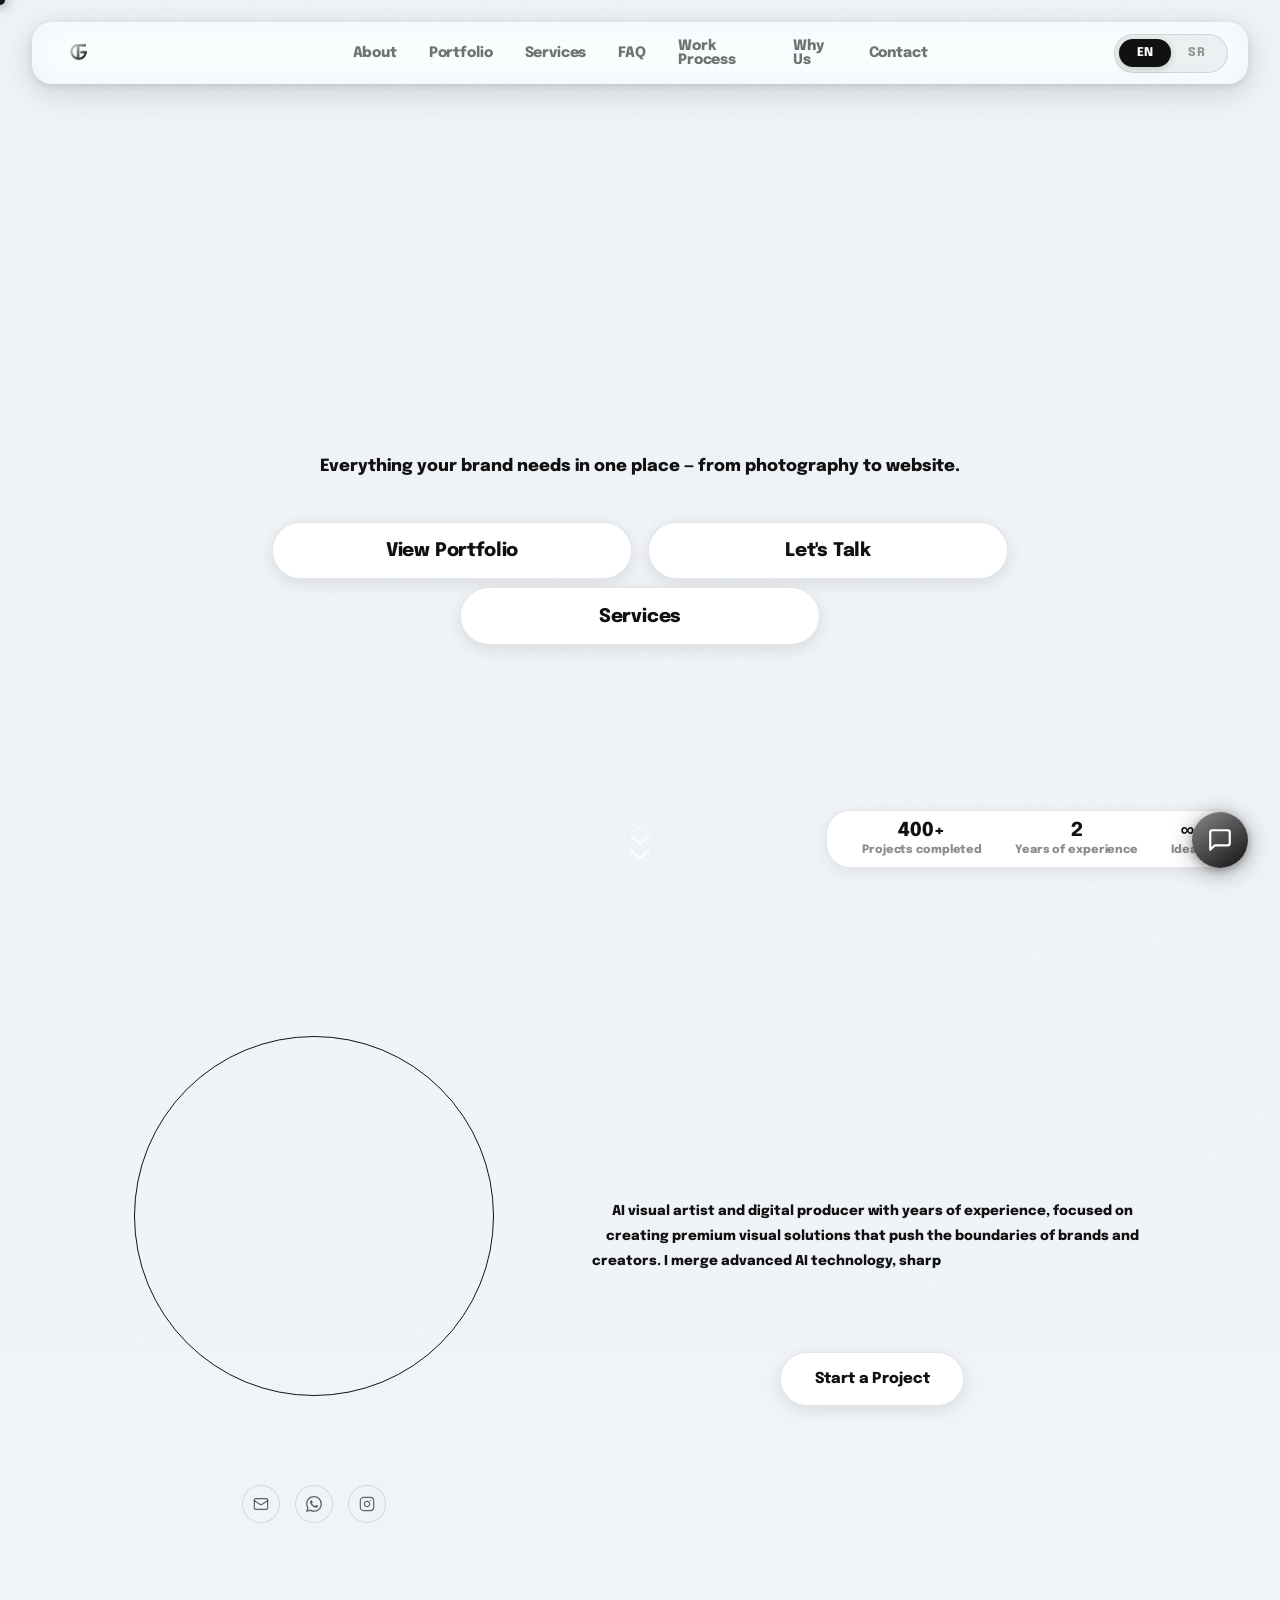
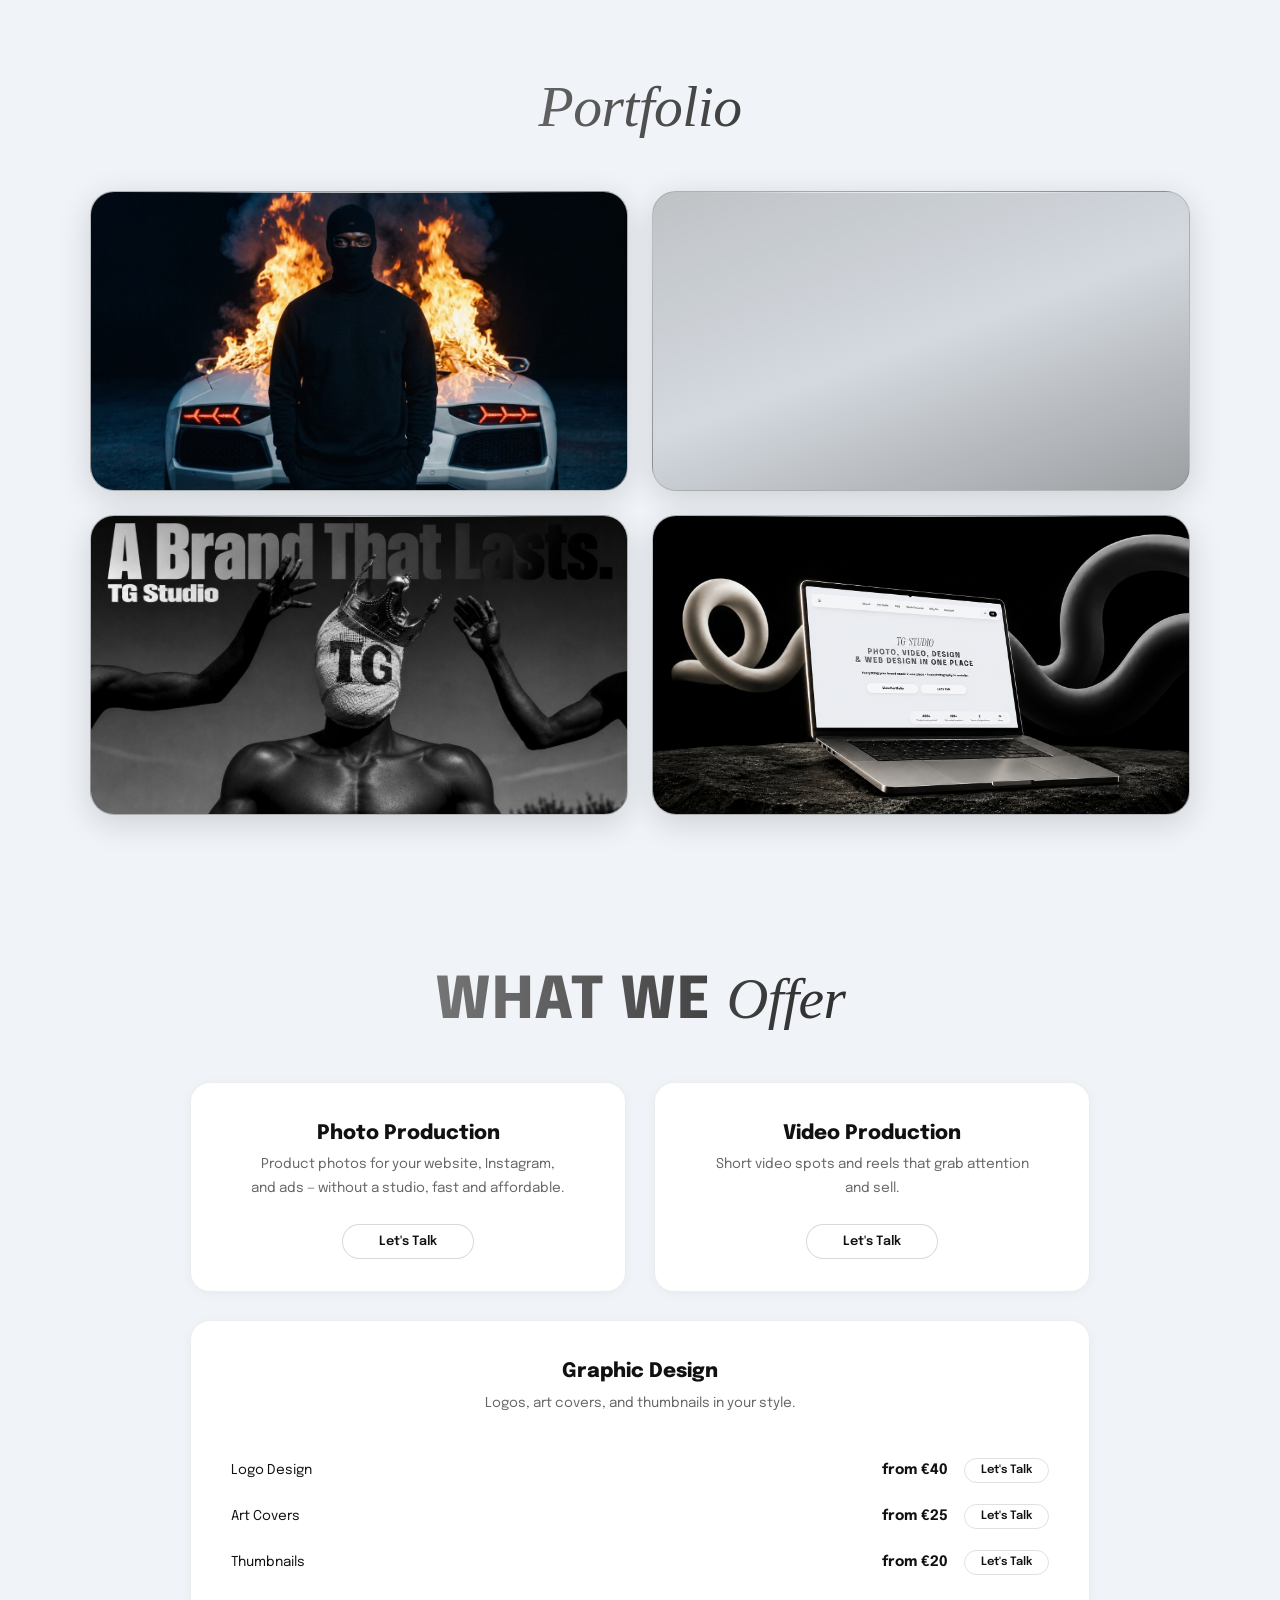
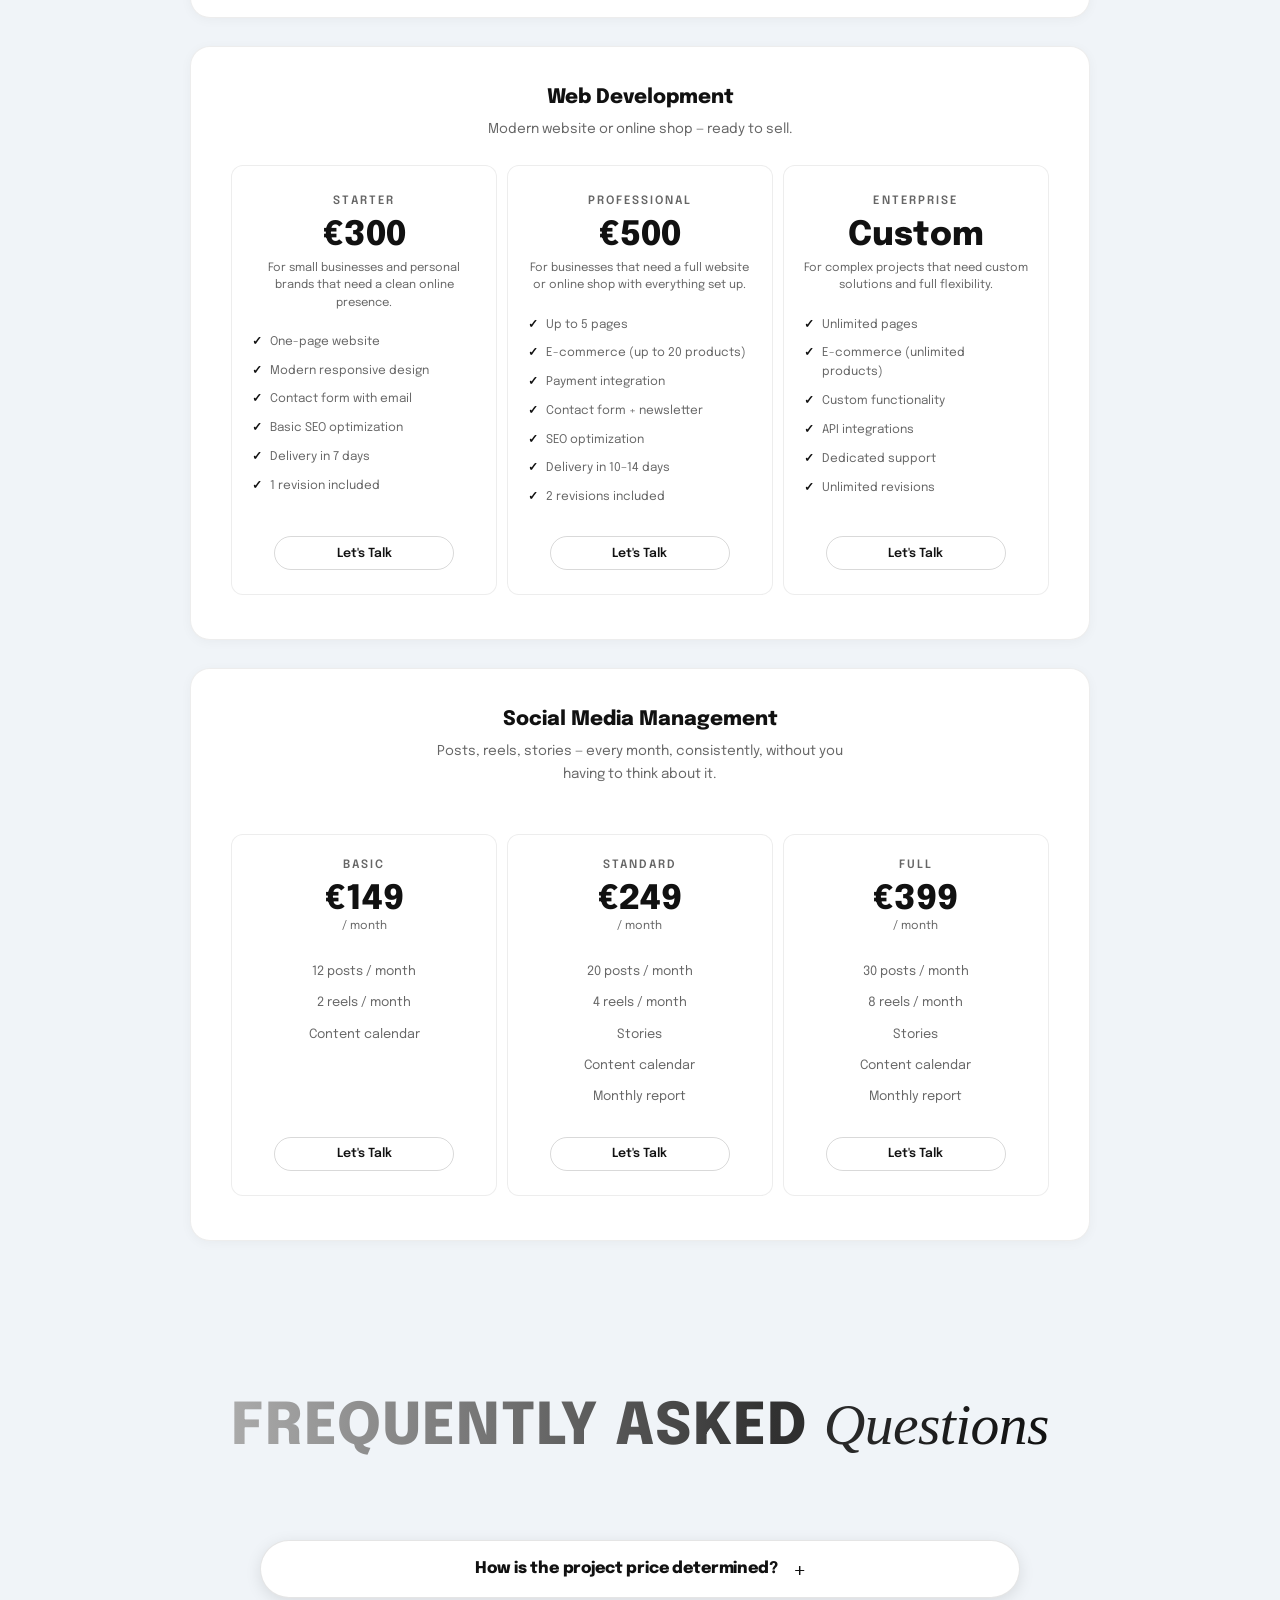
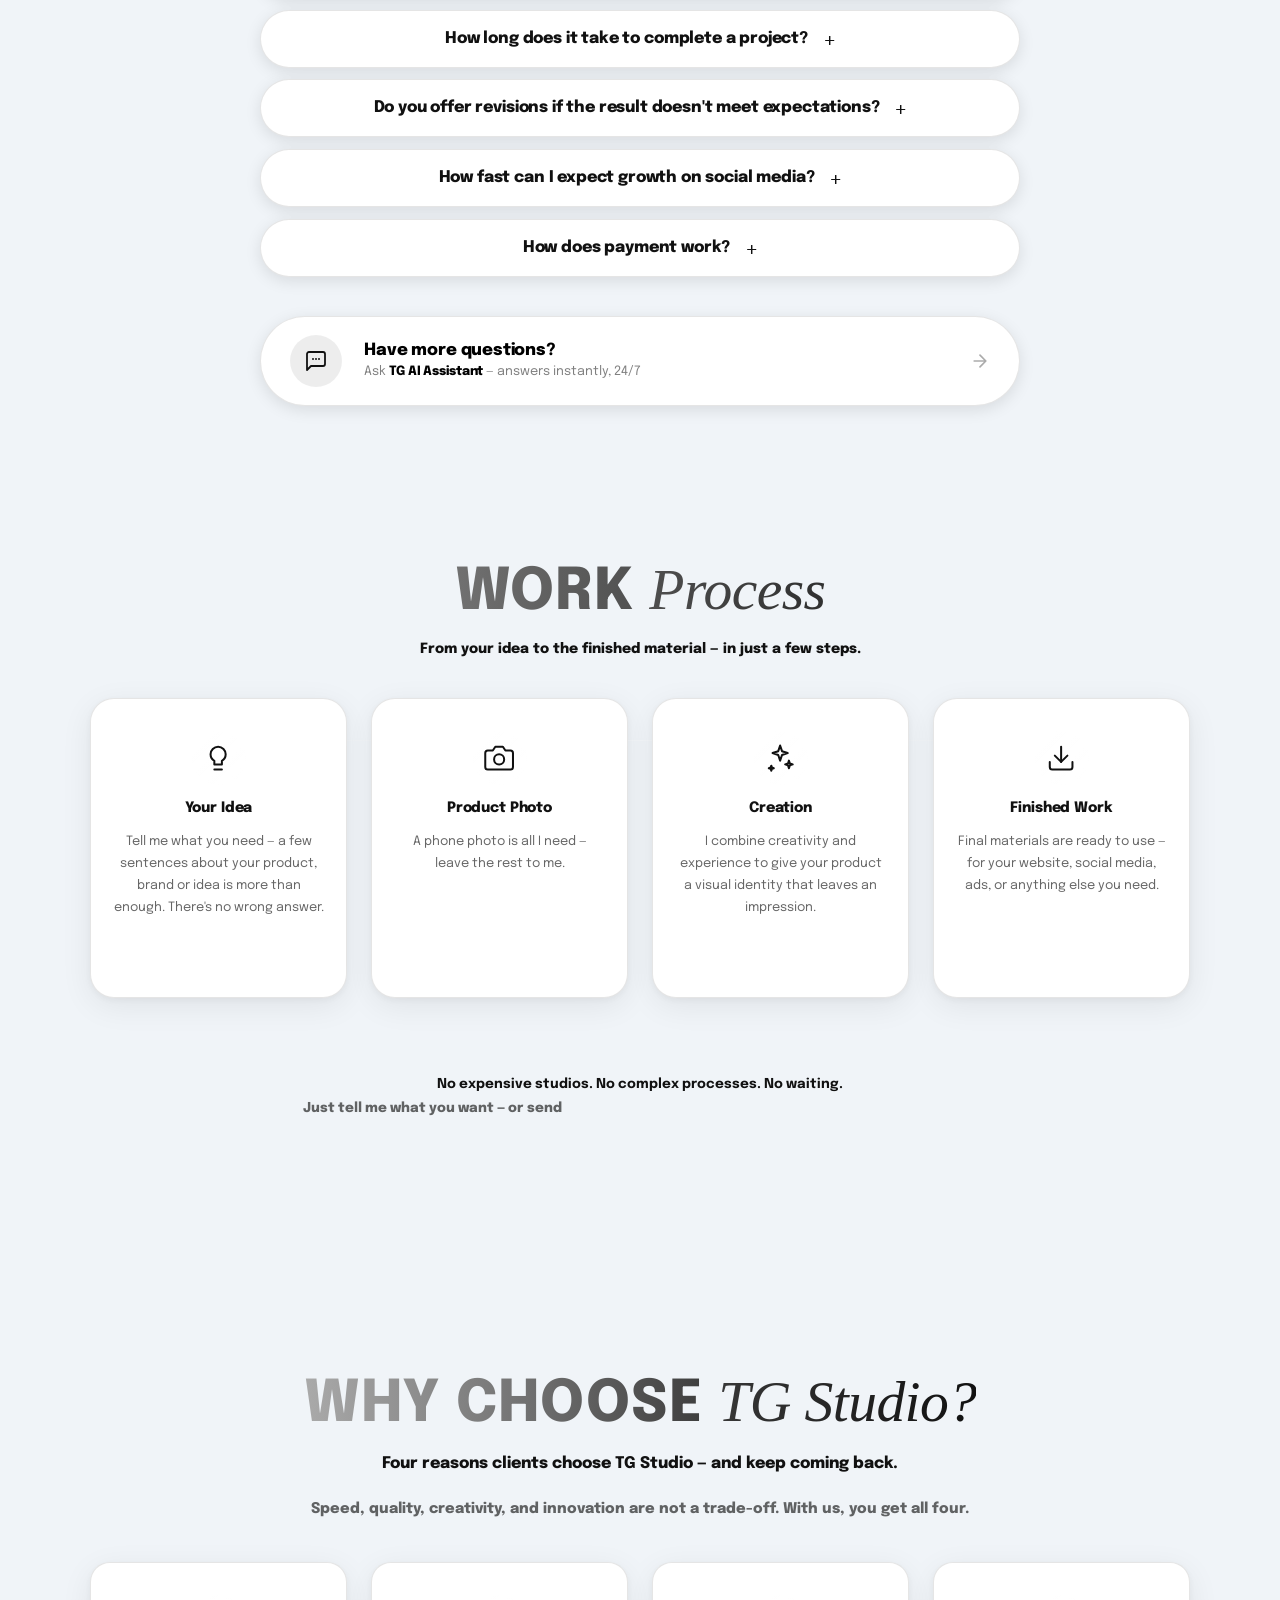
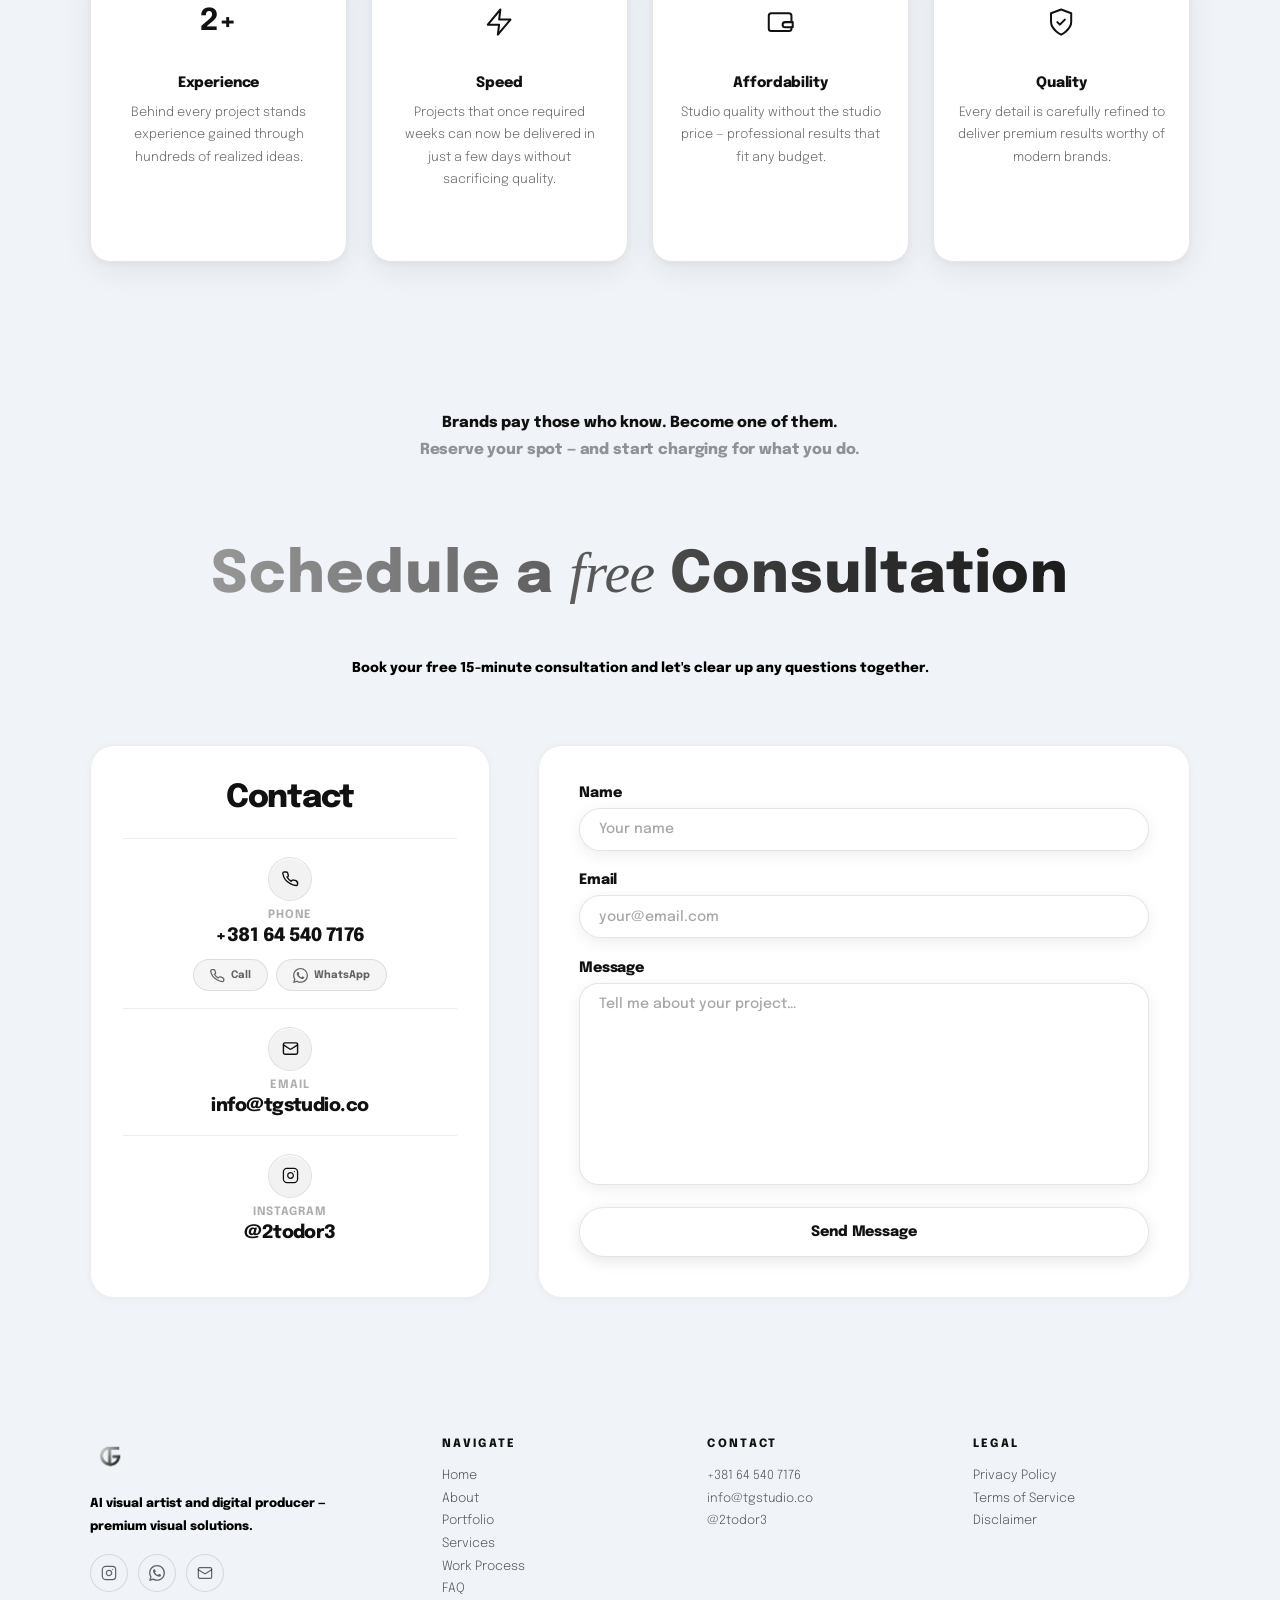
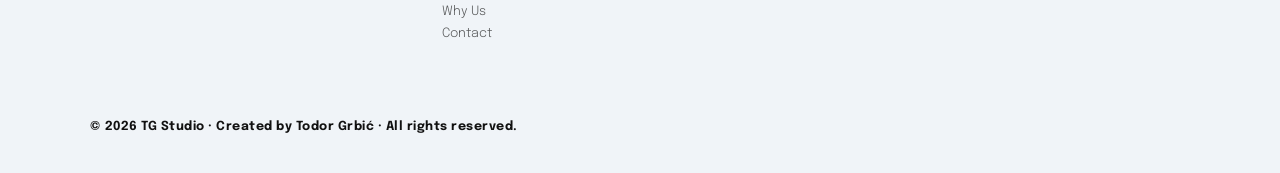
==== commit 0ae98959: "Remove AI references from meta descriptions Co-Authored-By: Claude Opus 4.6 <noreply@anthropic.com>" ====
--- a/index.html
+++ b/index.html
@@ -4,7 +4,7 @@
     <meta charset="UTF-8">
     <!-- OG Meta -->
     <meta property="og:title" content="TG Studio — Product Photography, Video Production & Web Development">
-    <meta property="og:description" content="AI-powered product photography, cinematic video, graphic design, web development & social media management. Professional results without a traditional studio. Fast, affordable, scalable.">
+    <meta property="og:description" content="Product photography, cinematic video, graphic design, web development & social media management. Professional results, fast delivery, affordable pricing.">
     <meta property="og:image" content="https://www.tgstudio.co/media/brand/logo.png">
     <meta property="og:url" content="https://www.tgstudio.co">
     <meta property="og:type" content="website">
@@ -12,8 +12,8 @@
     <meta property="og:locale:alternate" content="sr_RS">
     <meta property="og:site_name" content="TG Studio">
     <meta name="twitter:card" content="summary_large_image">
-    <meta name="twitter:title" content="TG Studio — AI Photography, Video & Web Development">
-    <meta name="twitter:description" content="AI product photography from €70, cinematic video from €100, websites from €300, social media management from €149/mo. Work directly with the creator.">
+    <meta name="twitter:title" content="TG Studio — Photography, Video & Web Development">
+    <meta name="twitter:description" content="Product photography from €70, cinematic video from €100, websites from €300, social media management from €149/mo. Work directly with the creator.">
     <meta name="twitter:image" content="https://www.tgstudio.co/media/brand/logo.png">
     <script type="application/ld+json">
     {
@@ -23,7 +23,7 @@
       "url": "https://www.tgstudio.co",
       "logo": "https://www.tgstudio.co/media/brand/logo.png",
       "image": "https://www.tgstudio.co/media/brand/logo.png",
-      "description": "AI-powered product photography, cinematic video production, graphic design, web development, social media management and 1-on-1 creative education. Professional results without a traditional studio.",
+      "description": "Product photography, cinematic video production, graphic design, web development, social media management and 1-on-1 creative education. Professional results, fast delivery, affordable pricing.",
       "telephone": "+381645407176",
       "email": "info@tgstudio.co",
       "founder": {"@type": "Person", "name": "Todor Grbić"},
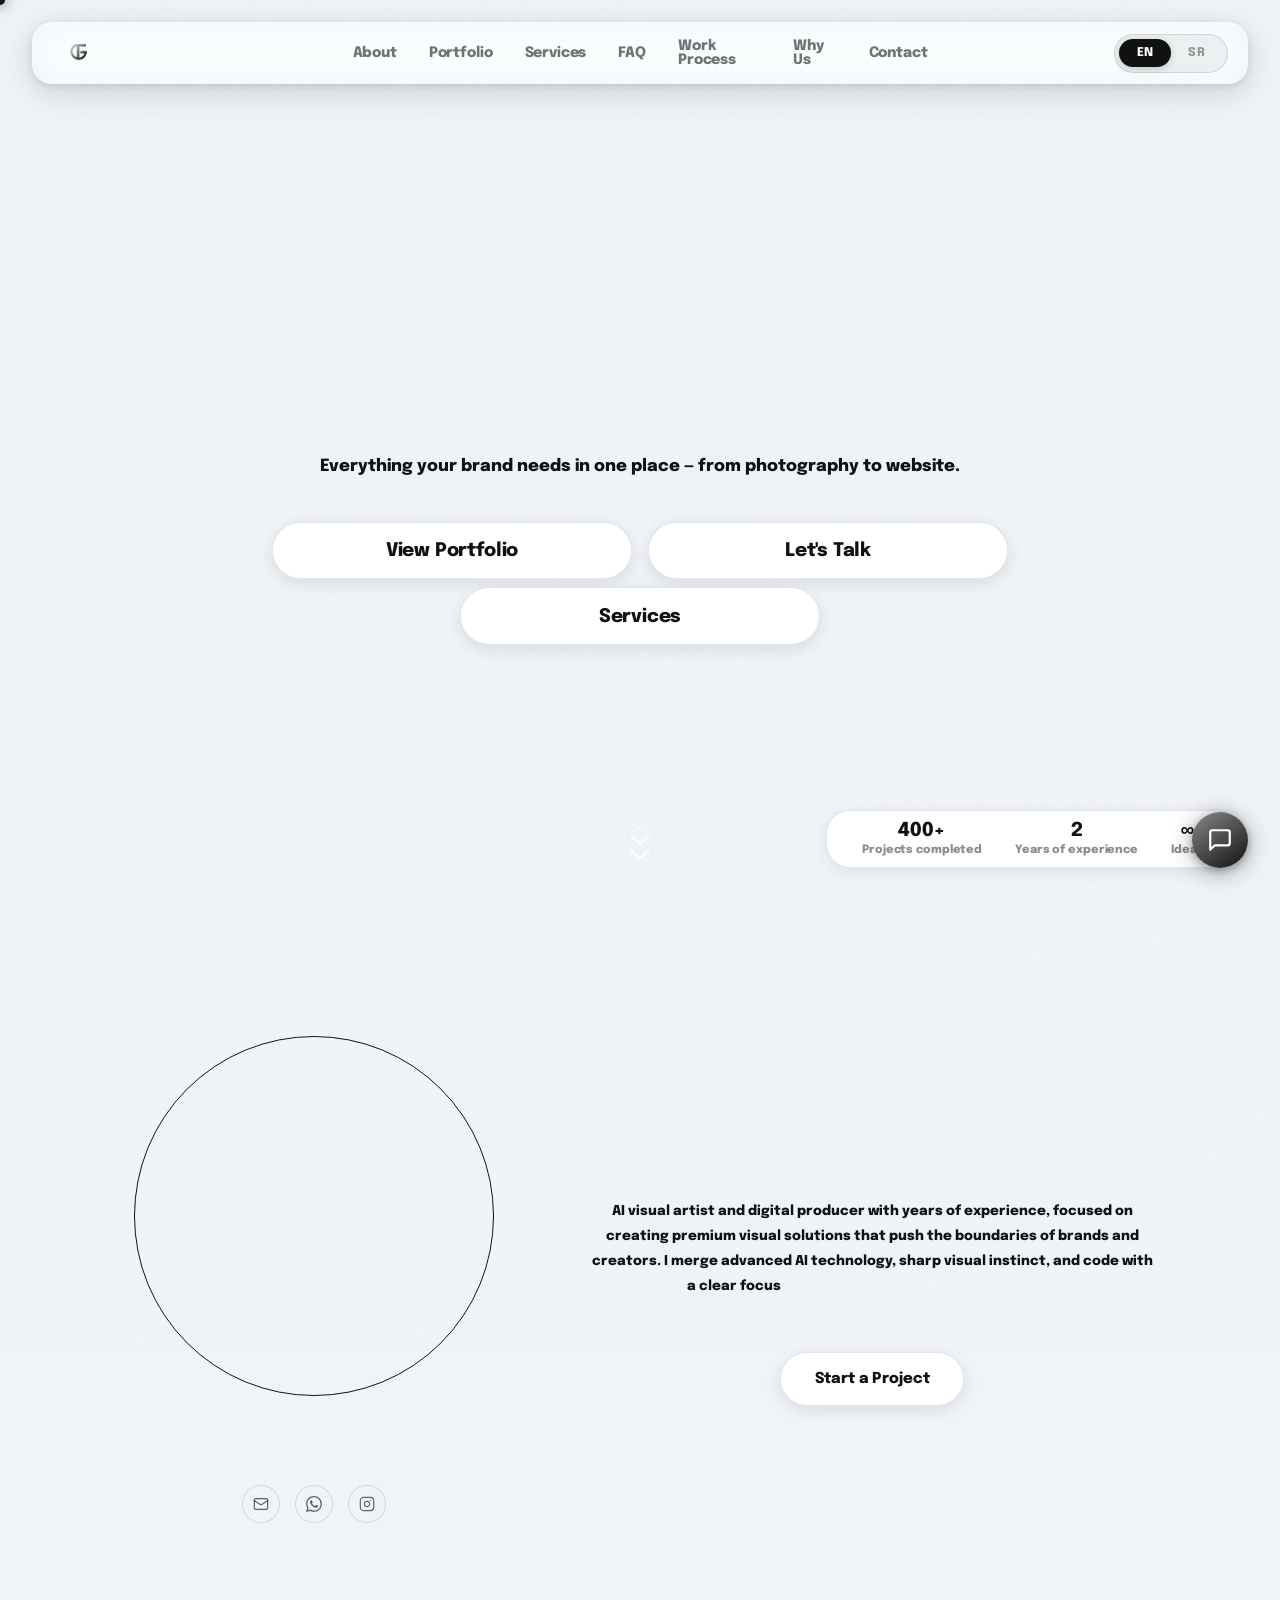
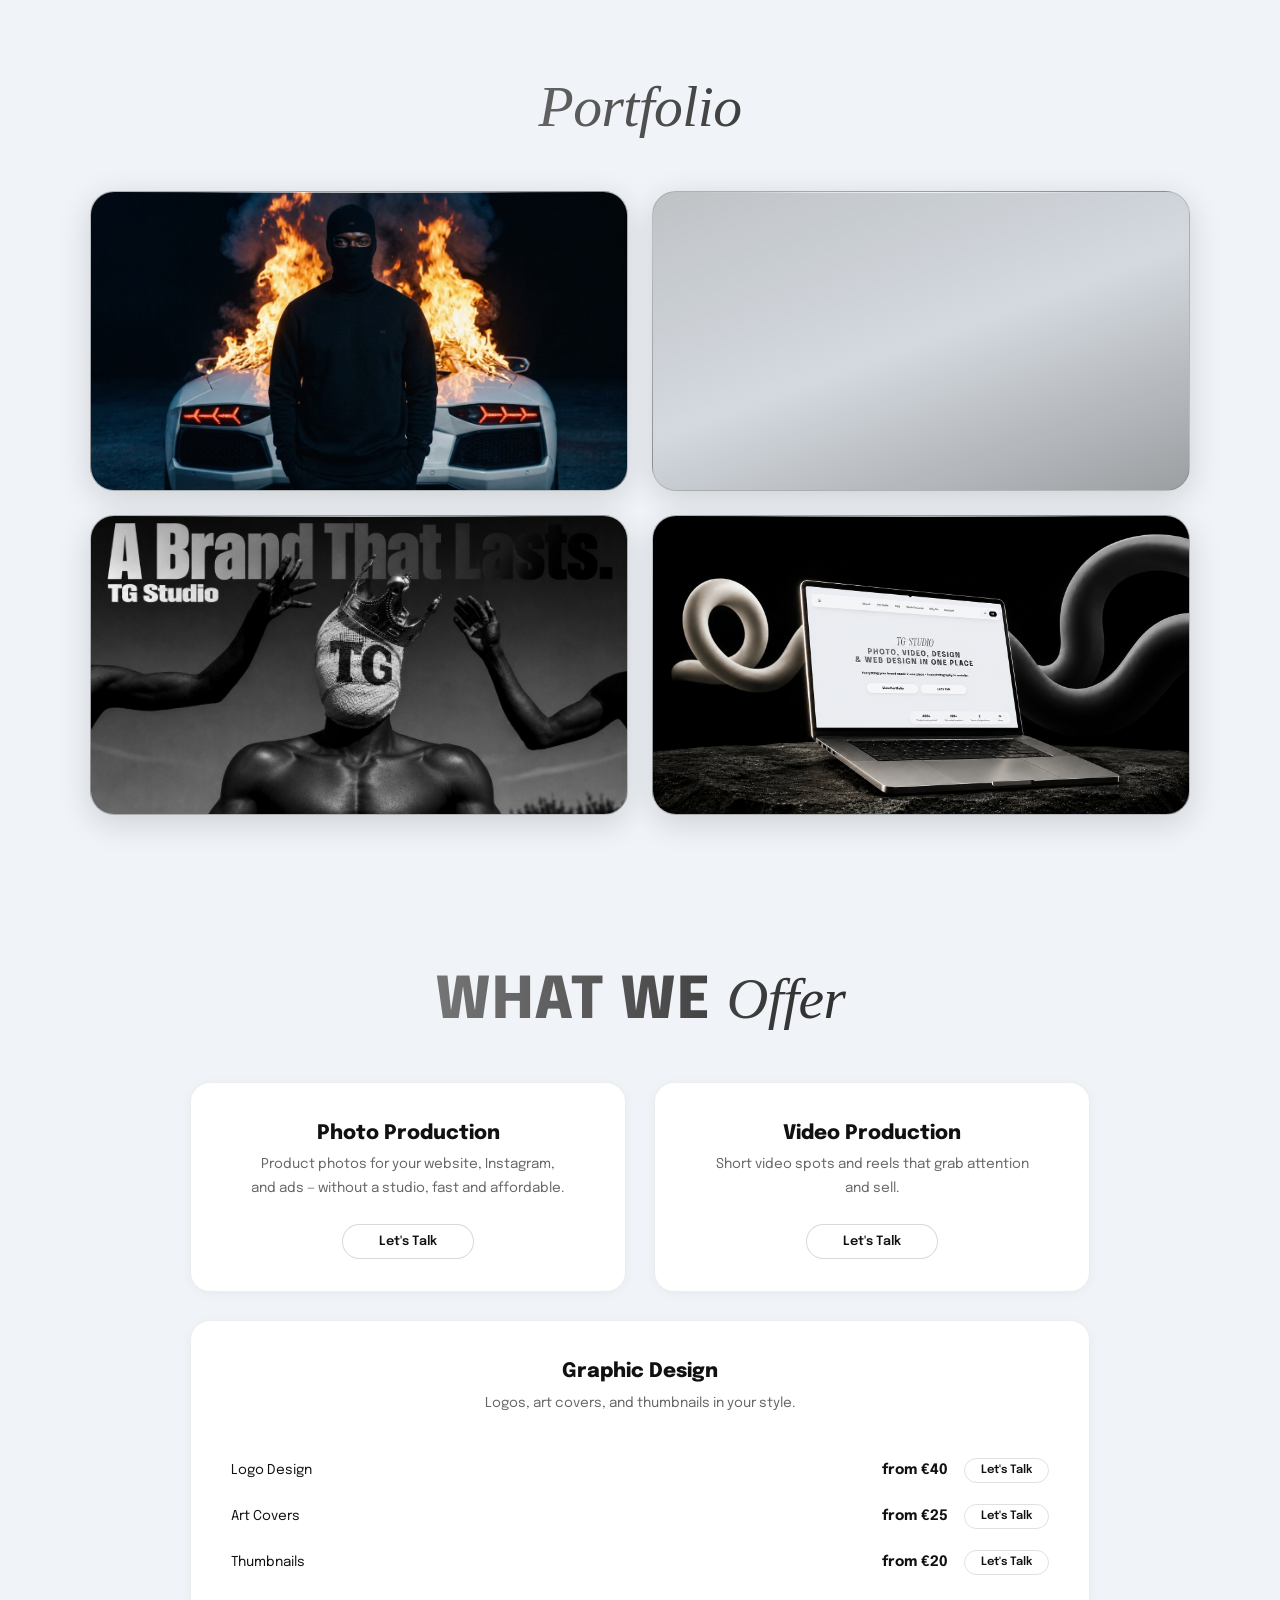
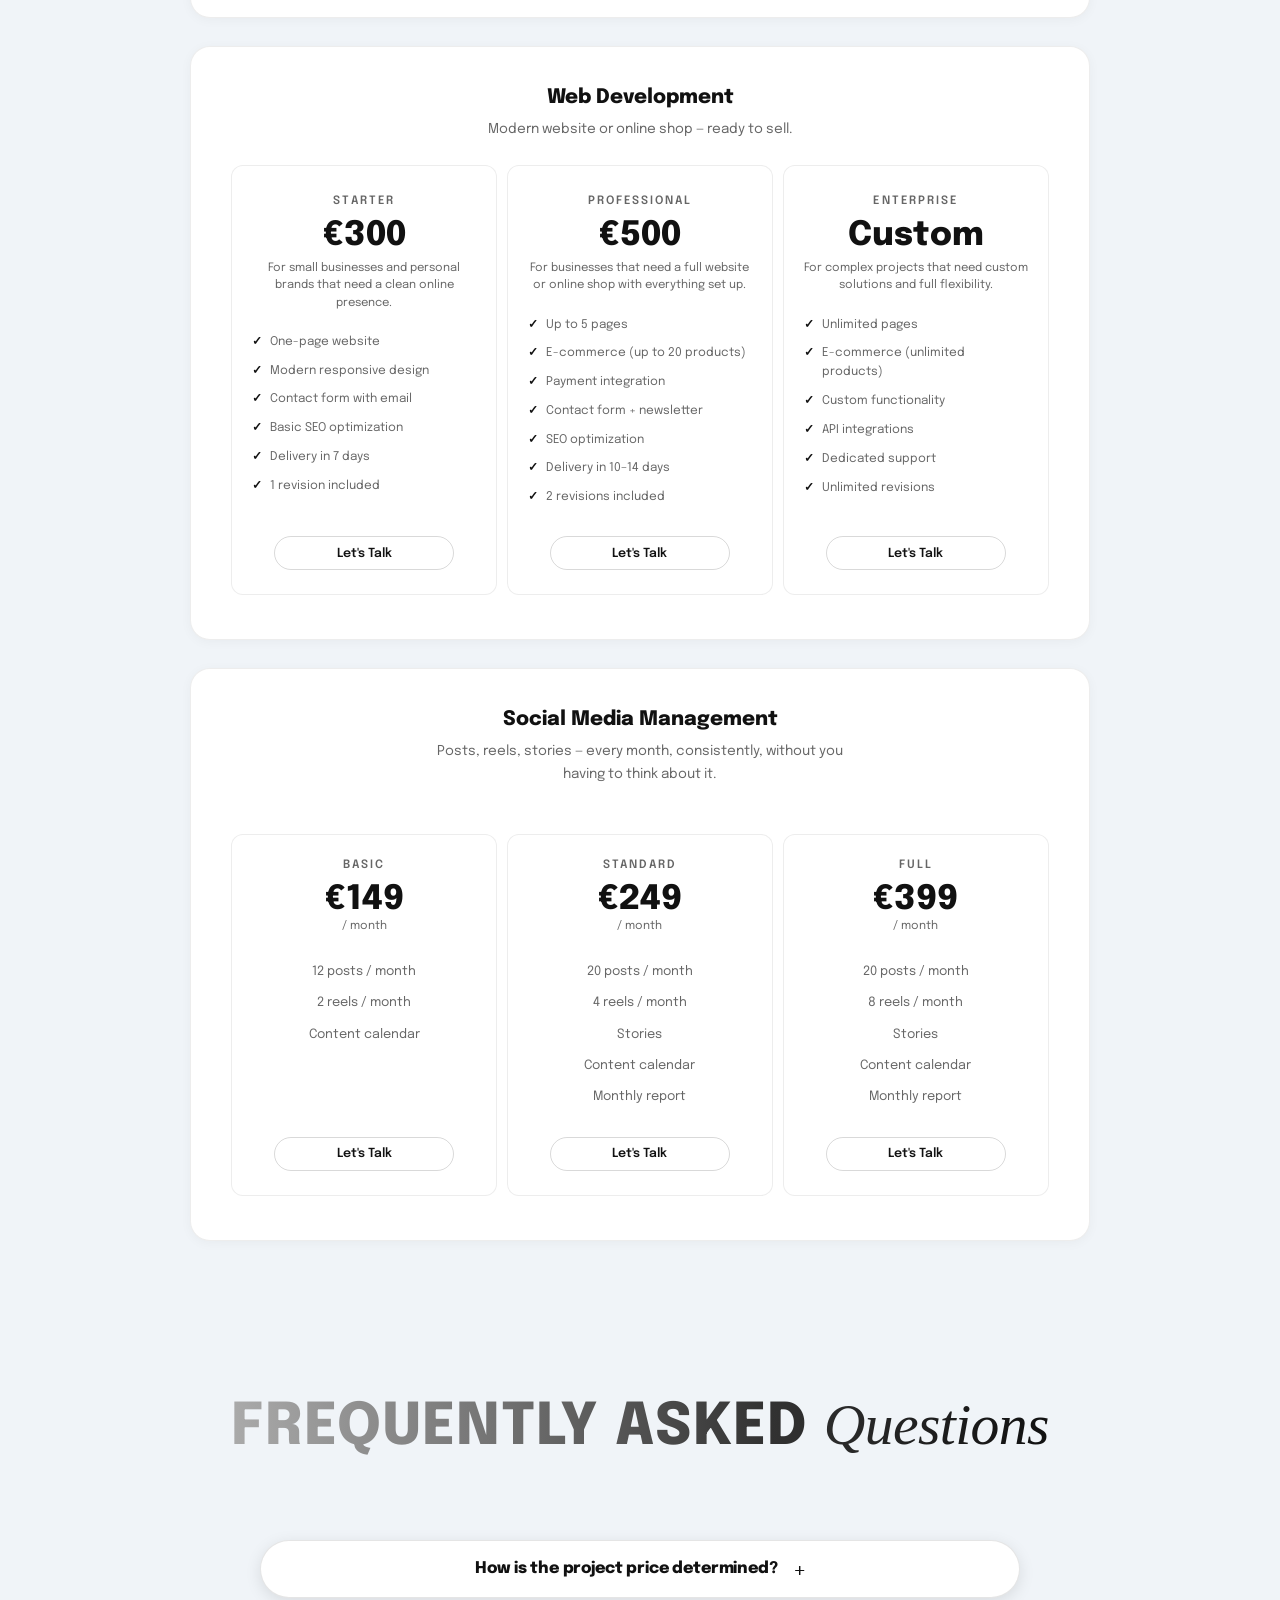
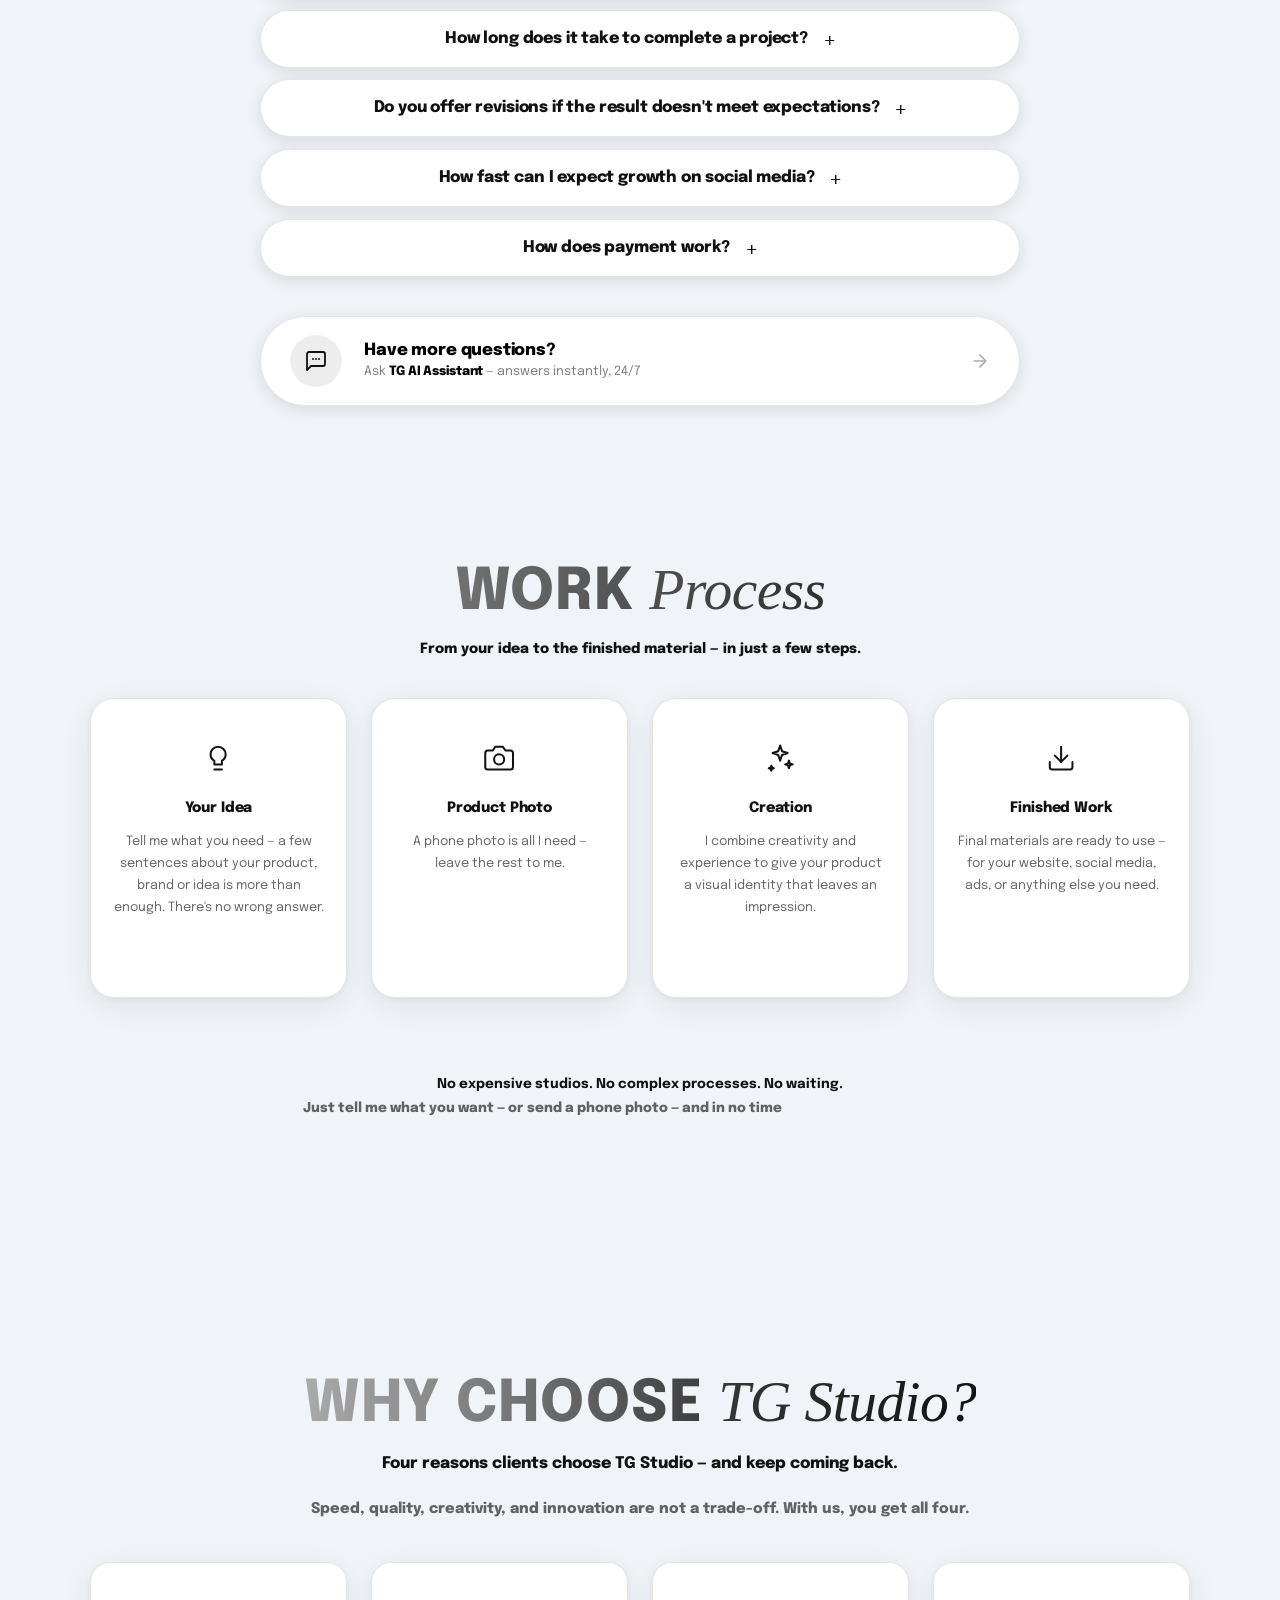
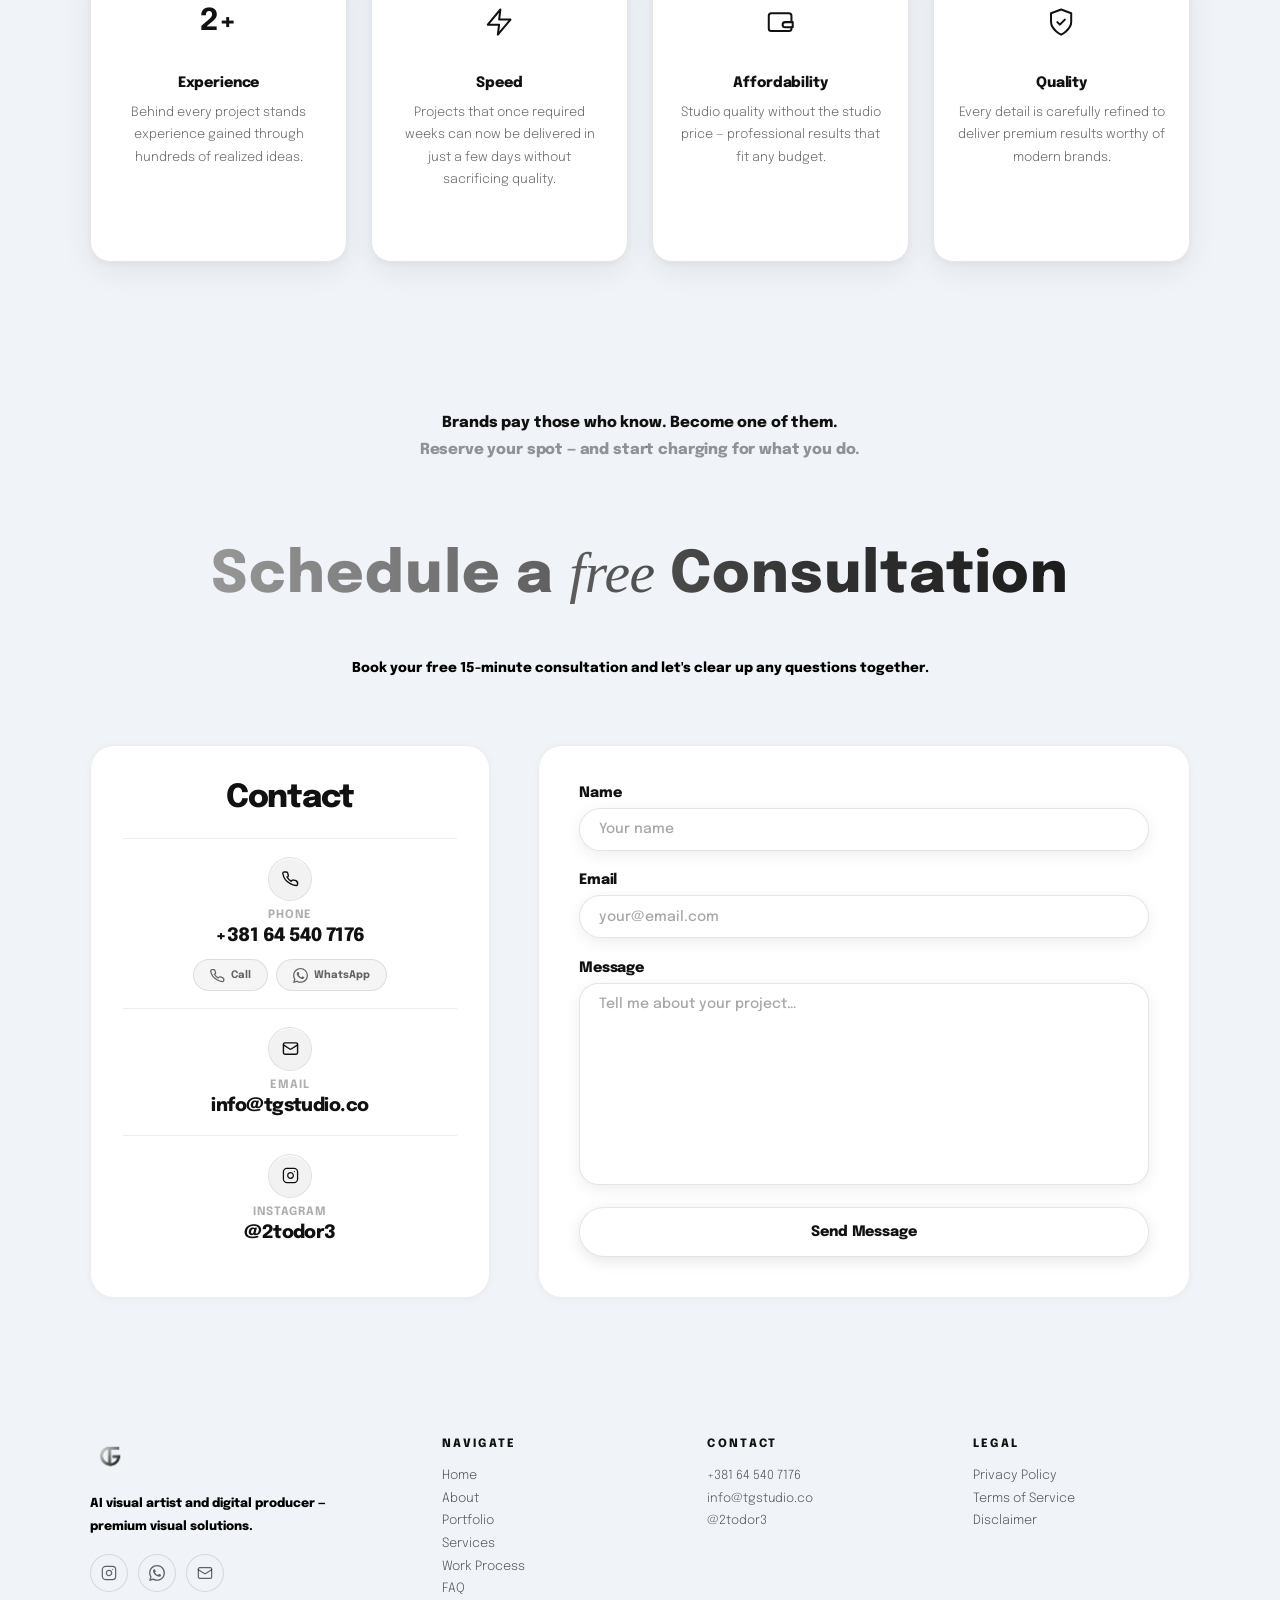
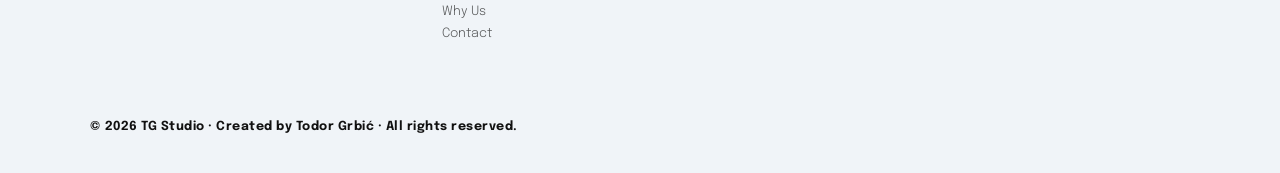
==== commit 06dcce6f: "Update FULL SMM package: 30 posts → 20 posts/month Co-Authored-By: Claude Opus 4.6 <noreply@anthropi" ====
--- a/index.html
+++ b/index.html
@@ -74,7 +74,7 @@
             "itemListElement": [
               {"@type": "Offer", "itemOffered": {"@type": "Service", "name": "Basic SMM", "description": "12 posts/month, 2 reels/month, content calendar"}, "priceSpecification": {"@type": "PriceSpecification", "price": "149", "priceCurrency": "EUR", "billingDuration": "P1M"}},
               {"@type": "Offer", "itemOffered": {"@type": "Service", "name": "Standard SMM", "description": "20 posts/month, 4 reels/month, stories, content calendar, monthly report"}, "priceSpecification": {"@type": "PriceSpecification", "price": "249", "priceCurrency": "EUR", "billingDuration": "P1M"}},
-              {"@type": "Offer", "itemOffered": {"@type": "Service", "name": "Full SMM", "description": "30 posts/month, 8 reels/month, stories, content calendar, monthly report"}, "priceSpecification": {"@type": "PriceSpecification", "price": "399", "priceCurrency": "EUR", "billingDuration": "P1M"}}
+              {"@type": "Offer", "itemOffered": {"@type": "Service", "name": "Full SMM", "description": "20 posts/month, 8 reels/month, stories, content calendar, monthly report"}, "priceSpecification": {"@type": "PriceSpecification", "price": "399", "priceCurrency": "EUR", "billingDuration": "P1M"}}
             ]
           }
         ]
@@ -88,14 +88,14 @@
       "mainEntity": [
         {"@type": "Question", "name": "How much does AI product photography cost?", "acceptedAnswer": {"@type": "Answer", "text": "AI product photography starts from €70. You don't need to send physical products — phone photos are enough. Results delivered in 1-3 days."}},
         {"@type": "Question", "name": "How much does a website cost?", "acceptedAnswer": {"@type": "Answer", "text": "Starter one-page website is €300 (7-day delivery). Professional website with up to 5 pages and e-commerce is €500 (10-14 day delivery). Enterprise with custom features is priced individually."}},
-        {"@type": "Question", "name": "How much does social media management cost?", "acceptedAnswer": {"@type": "Answer", "text": "Basic package is €149/month (12 posts, 2 reels), Standard is €249/month (20 posts, 4 reels, stories), Full is €399/month (30 posts, 8 reels, stories, monthly report)."}},
+        {"@type": "Question", "name": "How much does social media management cost?", "acceptedAnswer": {"@type": "Answer", "text": "Basic package is €149/month (12 posts, 2 reels), Standard is €249/month (20 posts, 4 reels, stories), Full is €399/month (20 posts, 8 reels, stories, monthly report)."}},
         {"@type": "Question", "name": "Do you offer free consultations?", "acceptedAnswer": {"@type": "Answer", "text": "Yes, consultations are always free. We discuss your needs and find the best solution for your budget."}},
         {"@type": "Question", "name": "Do you work internationally?", "acceptedAnswer": {"@type": "Answer", "text": "Yes, everything is done online. We work with clients from Serbia, Europe, USA, UK, and worldwide."}},
         {"@type": "Question", "name": "How much does a logo design cost?", "acceptedAnswer": {"@type": "Answer", "text": "Logo design starts from €40. Art covers from €25 and thumbnails from €20. All custom designed in your style."}},
         {"@type": "Question", "name": "Do you build e-commerce websites?", "acceptedAnswer": {"@type": "Answer", "text": "Yes. Professional plan includes e-commerce with up to 20 products and payment integration (Stripe, PayPal) for €500. Enterprise plan offers unlimited products."}},
         {"@type": "Question", "name": "Koliko košta fotografisanje proizvoda?", "acceptedAnswer": {"@type": "Answer", "text": "AI fotografija proizvoda počinje od €70. Ne morate slati fizičke proizvode — dovoljne su fotografije telefonom. Rezultati za 1-3 dana."}},
         {"@type": "Question", "name": "Koliko košta izrada sajta?", "acceptedAnswer": {"@type": "Answer", "text": "Starter sajt (jedna stranica) je €300, Professional sajt sa do 5 stranica i e-commerce je €500, Enterprise sa custom funkcionalnostima po dogovoru."}},
-        {"@type": "Question", "name": "Koliko košta vođenje društvenih mreža?", "acceptedAnswer": {"@type": "Answer", "text": "Basic paket je €149/mesečno (12 postova, 2 reels-a), Standard je €249/mesečno (20 postova, 4 reels-a, stories), Full je €399/mesečno (30 postova, 8 reels-a, stories, mesečni izveštaj)."}},
+        {"@type": "Question", "name": "Koliko košta vođenje društvenih mreža?", "acceptedAnswer": {"@type": "Answer", "text": "Basic paket je €149/mesečno (12 postova, 2 reels-a), Standard je €249/mesečno (20 postova, 4 reels-a, stories), Full je €399/mesečno (20 postova, 8 reels-a, stories, mesečni izveštaj)."}},
         {"@type": "Question", "name": "What is AI product photography?", "acceptedAnswer": {"@type": "Answer", "text": "AI product photography uses artificial intelligence to create hyper-realistic product photos without a traditional studio. You send phone photos of your product, and we create professional images for your website, Amazon, Shopify, Instagram and ads."}},
         {"@type": "Question", "name": "What is a UGC creator?", "acceptedAnswer": {"@type": "Answer", "text": "A UGC (User Generated Content) creator produces authentic-looking video content for brands — unboxing videos, testimonials, product demos, and short-form ads for TikTok, Instagram Reels, and Facebook ads."}},
         {"@type": "Question", "name": "How much does a logo design cost?", "acceptedAnswer": {"@type": "Answer", "text": "Logo design starts from €40. We also offer art covers from €25 and thumbnails from €20. All custom designed in your style."}},
@@ -5015,7 +5015,7 @@
                             <div class="smm-pkg-period" data-i18n="svcSmmMonth">/ month</div>
 
                             <ul class="smm-pkg-features">
-                                <li data-i18n="svcSmmF1">30 posts / month</li>
+                                <li data-i18n="svcSmmF1">20 posts / month</li>
                                 <li data-i18n="svcSmmF2">8 reels / month</li>
                                 <li data-i18n="svcSmmF3">Stories</li>
                                 <li data-i18n="svcSmmF4">Content calendar</li>
@@ -5973,7 +5973,7 @@
                 svcSmmMonth: '/ month', svcSmmPopular: 'Most Popular',
                 svcSmmB1: '12 posts / month', svcSmmB2: '2 reels / month', svcSmmB3: 'Content calendar',
                 svcSmmS1: '20 posts / month', svcSmmS2: '4 reels / month', svcSmmS3: 'Stories', svcSmmS4: 'Content calendar', svcSmmS5: 'Monthly report',
-                svcSmmF1: '30 posts / month', svcSmmF2: '8 reels / month', svcSmmF3: 'Stories', svcSmmF4: 'Content calendar', svcSmmF5: 'Monthly report',
+                svcSmmF1: '20 posts / month', svcSmmF2: '8 reels / month', svcSmmF3: 'Stories', svcSmmF4: 'Content calendar', svcSmmF5: 'Monthly report',
                 svcSmmCta: 'Let\'s Talk',
                 svcOrder: 'Let\'s Talk',
                 svcScheduleCall: 'Let\'s Talk',
@@ -6224,7 +6224,7 @@
                 svcSmmMonth: '/ mesečno', svcSmmPopular: 'Najpopularniji',
                 svcSmmB1: '12 postova / mesečno', svcSmmB2: '2 reels-a / mesečno', svcSmmB3: 'Content kalendar',
                 svcSmmS1: '20 postova / mesečno', svcSmmS2: '4 reels-a / mesečno', svcSmmS3: 'Stories', svcSmmS4: 'Content kalendar', svcSmmS5: 'Mesečni izveštaj',
-                svcSmmF1: '30 postova / mesečno', svcSmmF2: '8 reels-a / mesečno', svcSmmF3: 'Stories', svcSmmF4: 'Content kalendar', svcSmmF5: 'Mesečni izveštaj',
+                svcSmmF1: '20 postova / mesečno', svcSmmF2: '8 reels-a / mesečno', svcSmmF3: 'Stories', svcSmmF4: 'Content kalendar', svcSmmF5: 'Mesečni izveštaj',
                 svcSmmCta: 'Hajde da pričamo',
                 svcOrder: 'Hajde da pričamo',
                 svcScheduleCall: 'Hajde da pričamo',
@@ -8916,7 +8916,7 @@
 5) SOCIAL MEDIA MANAGEMENT — 3 packages:
    BASIC (€149/month): 12 posts/month, 2 reels/month, content calendar.
    STANDARD (€249/month): 20 posts/month, 4 reels/month, stories, content calendar, monthly report.
-   FULL (€399/month): 30 posts/month, 8 reels/month, stories, content calendar, monthly report.
+   FULL (€399/month): 20 posts/month, 8 reels/month, stories, content calendar, monthly report.
 
 6) BRAND IDENTITY (from €300): Complete visual systems from logo to brand book.
 
